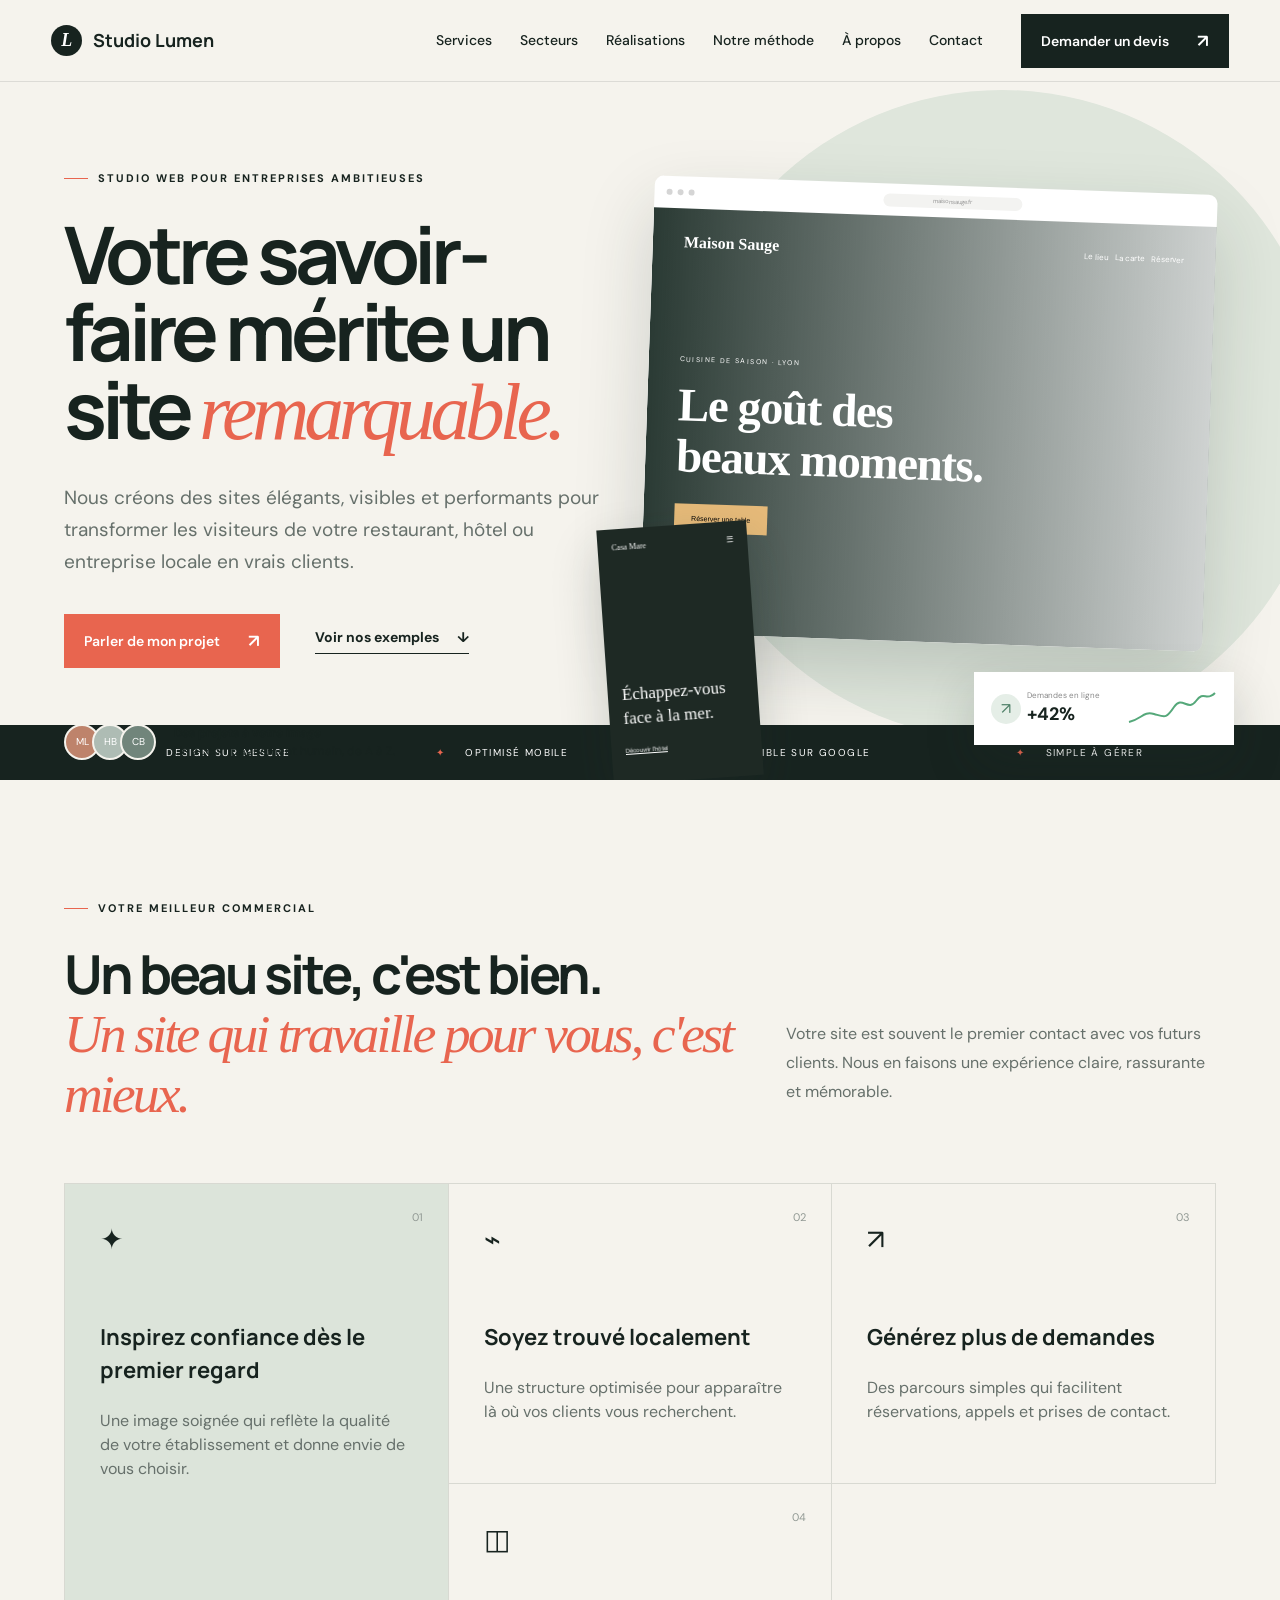
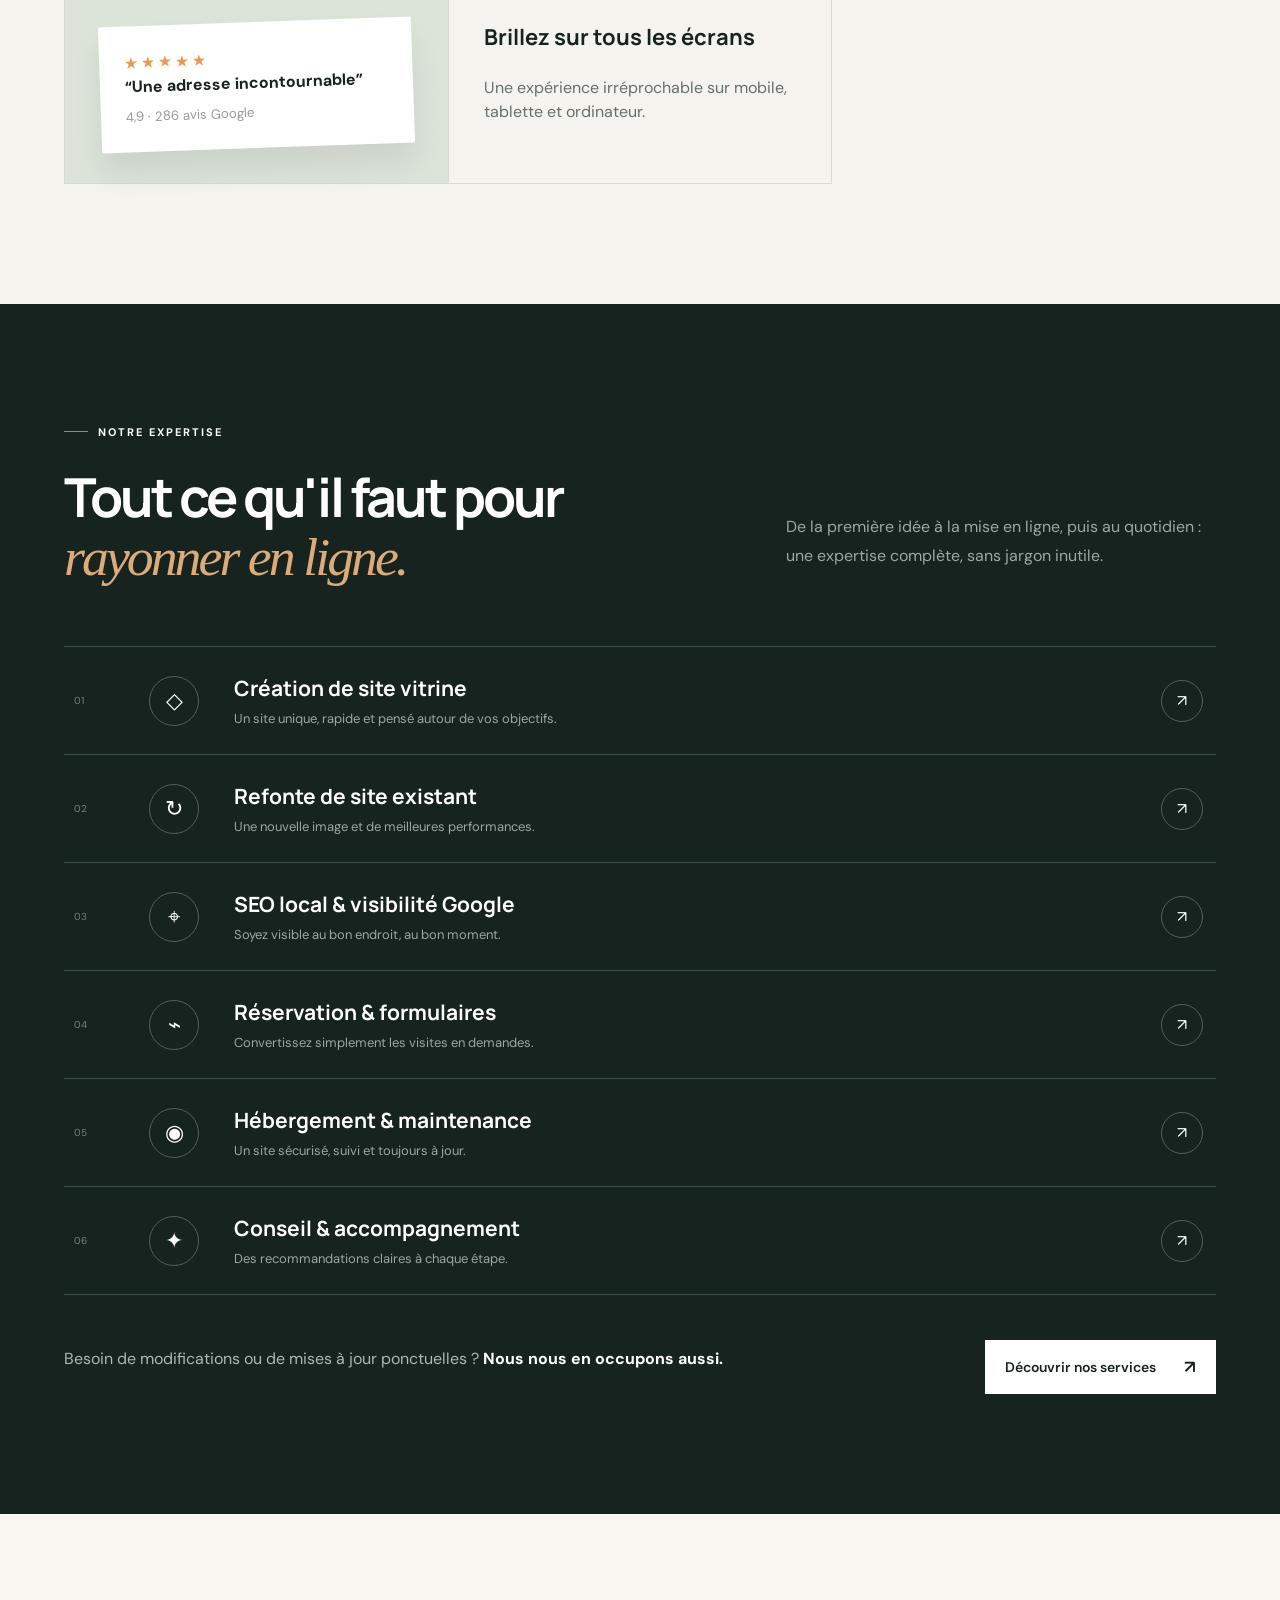
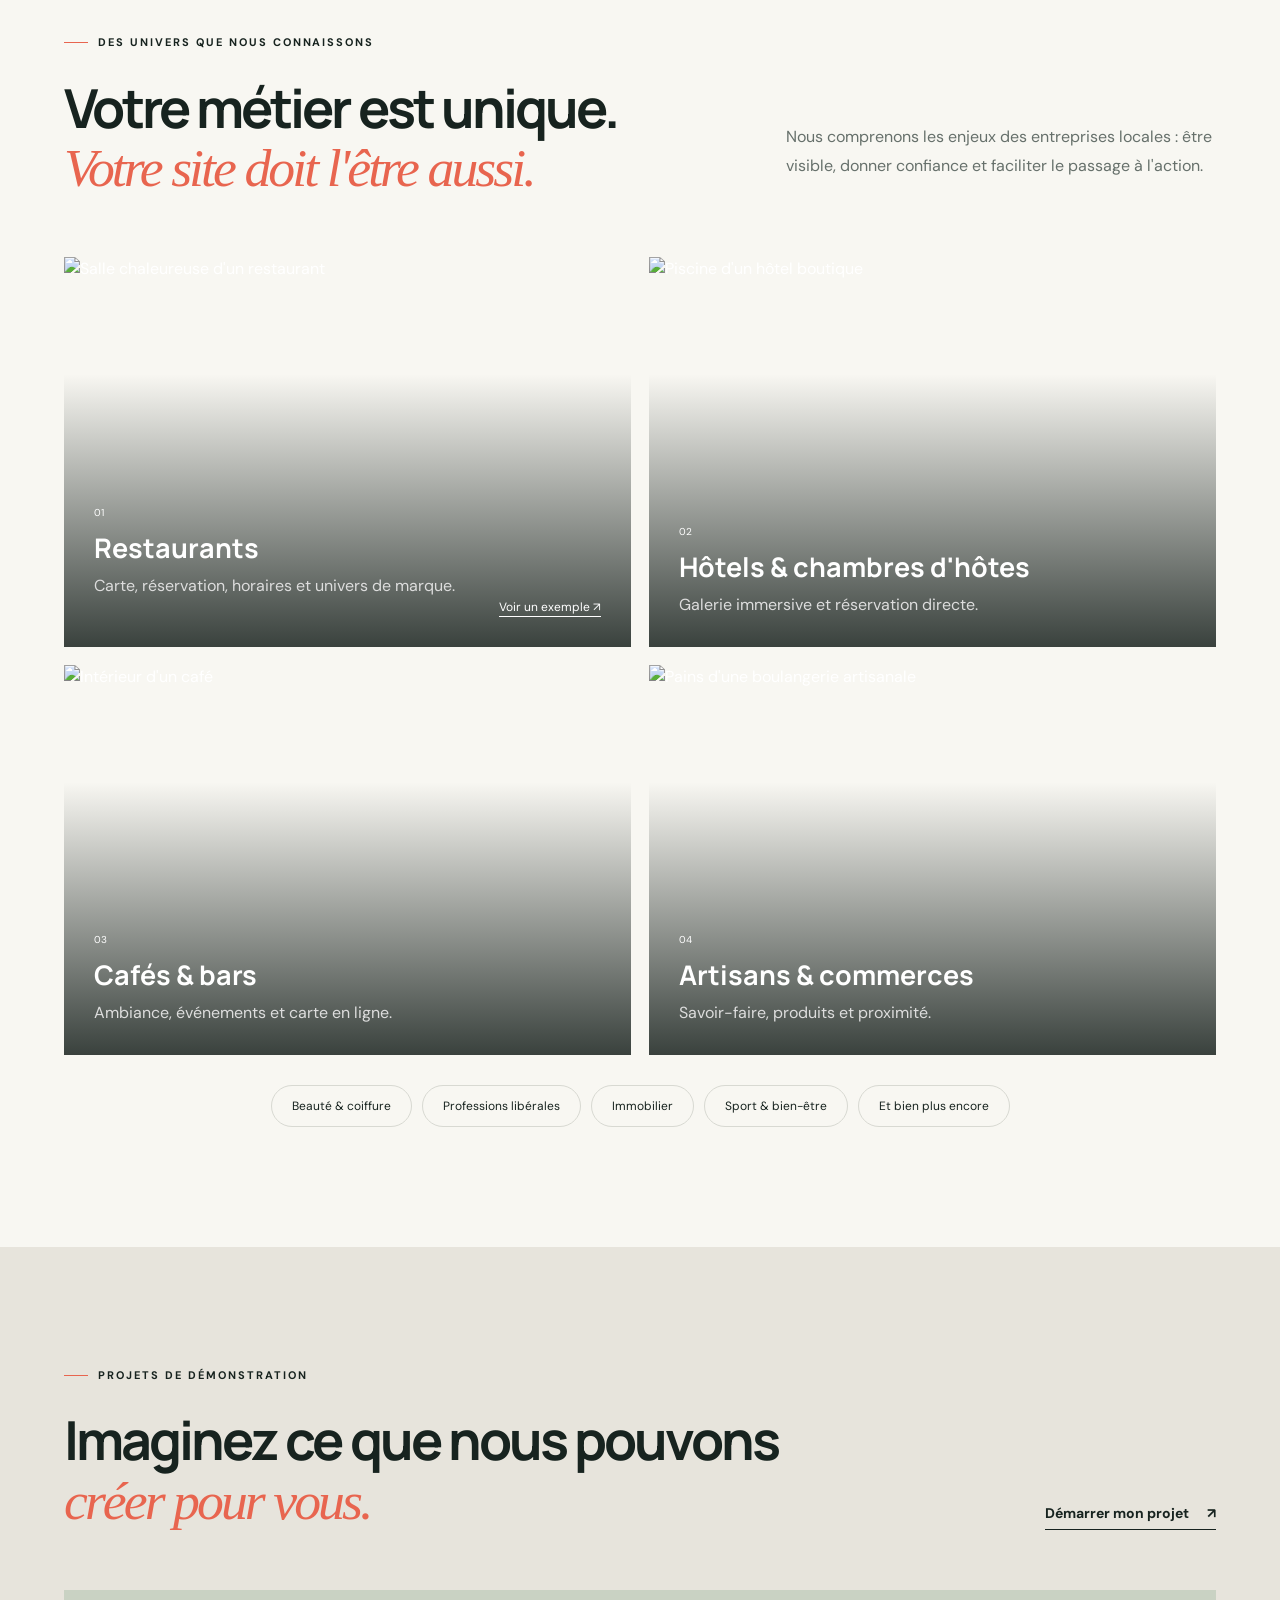
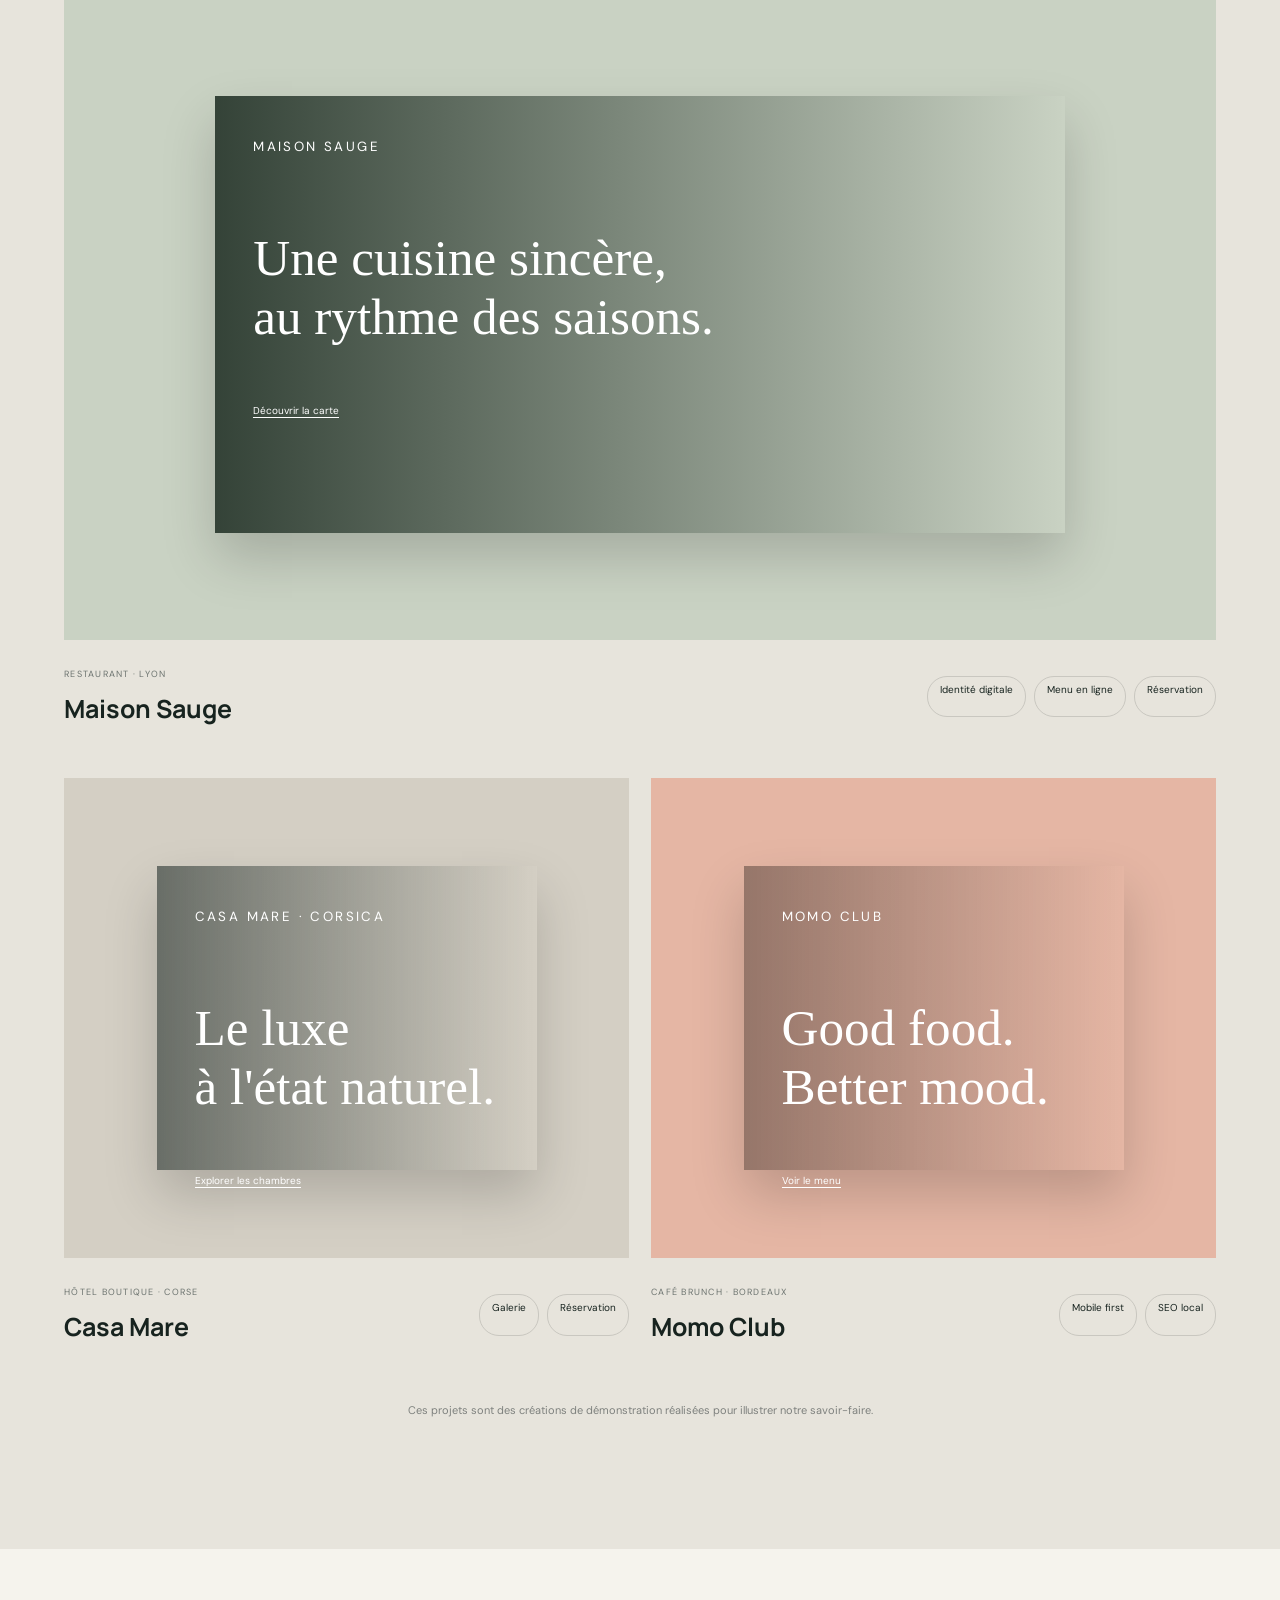
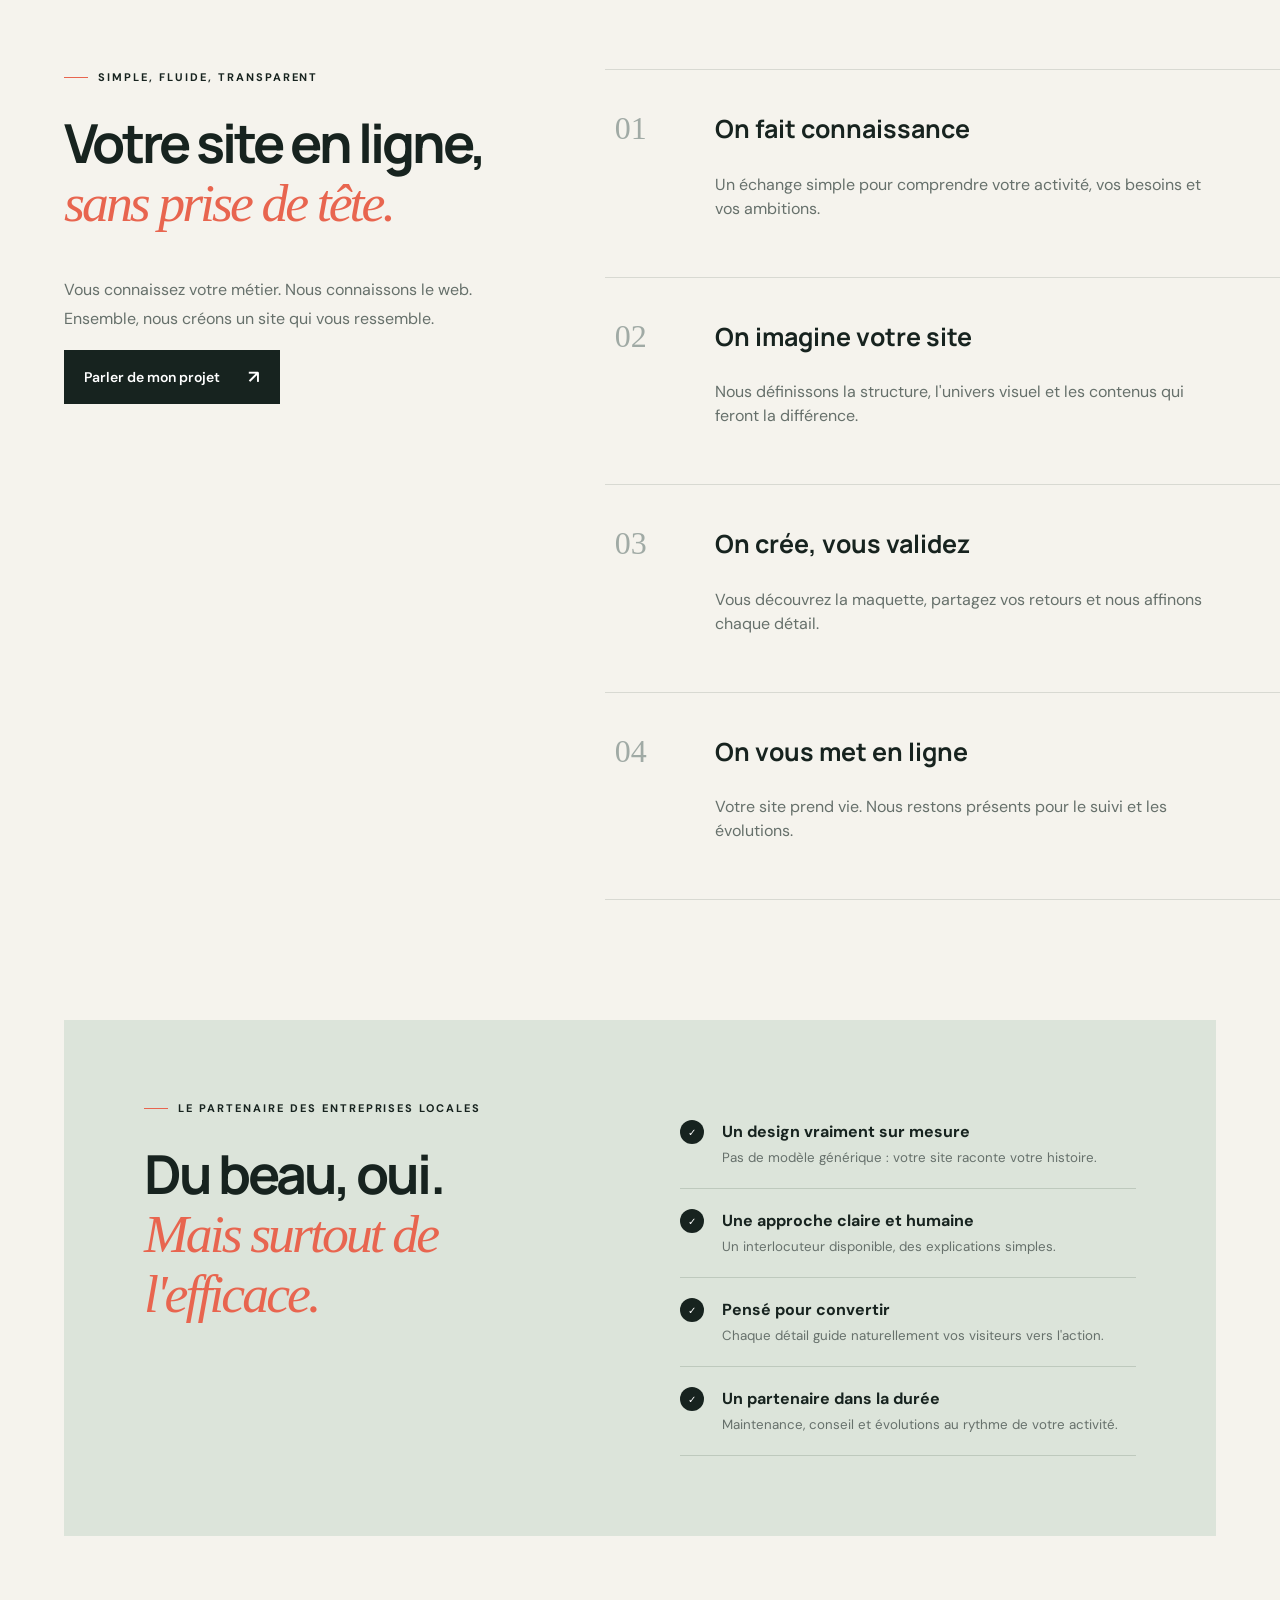
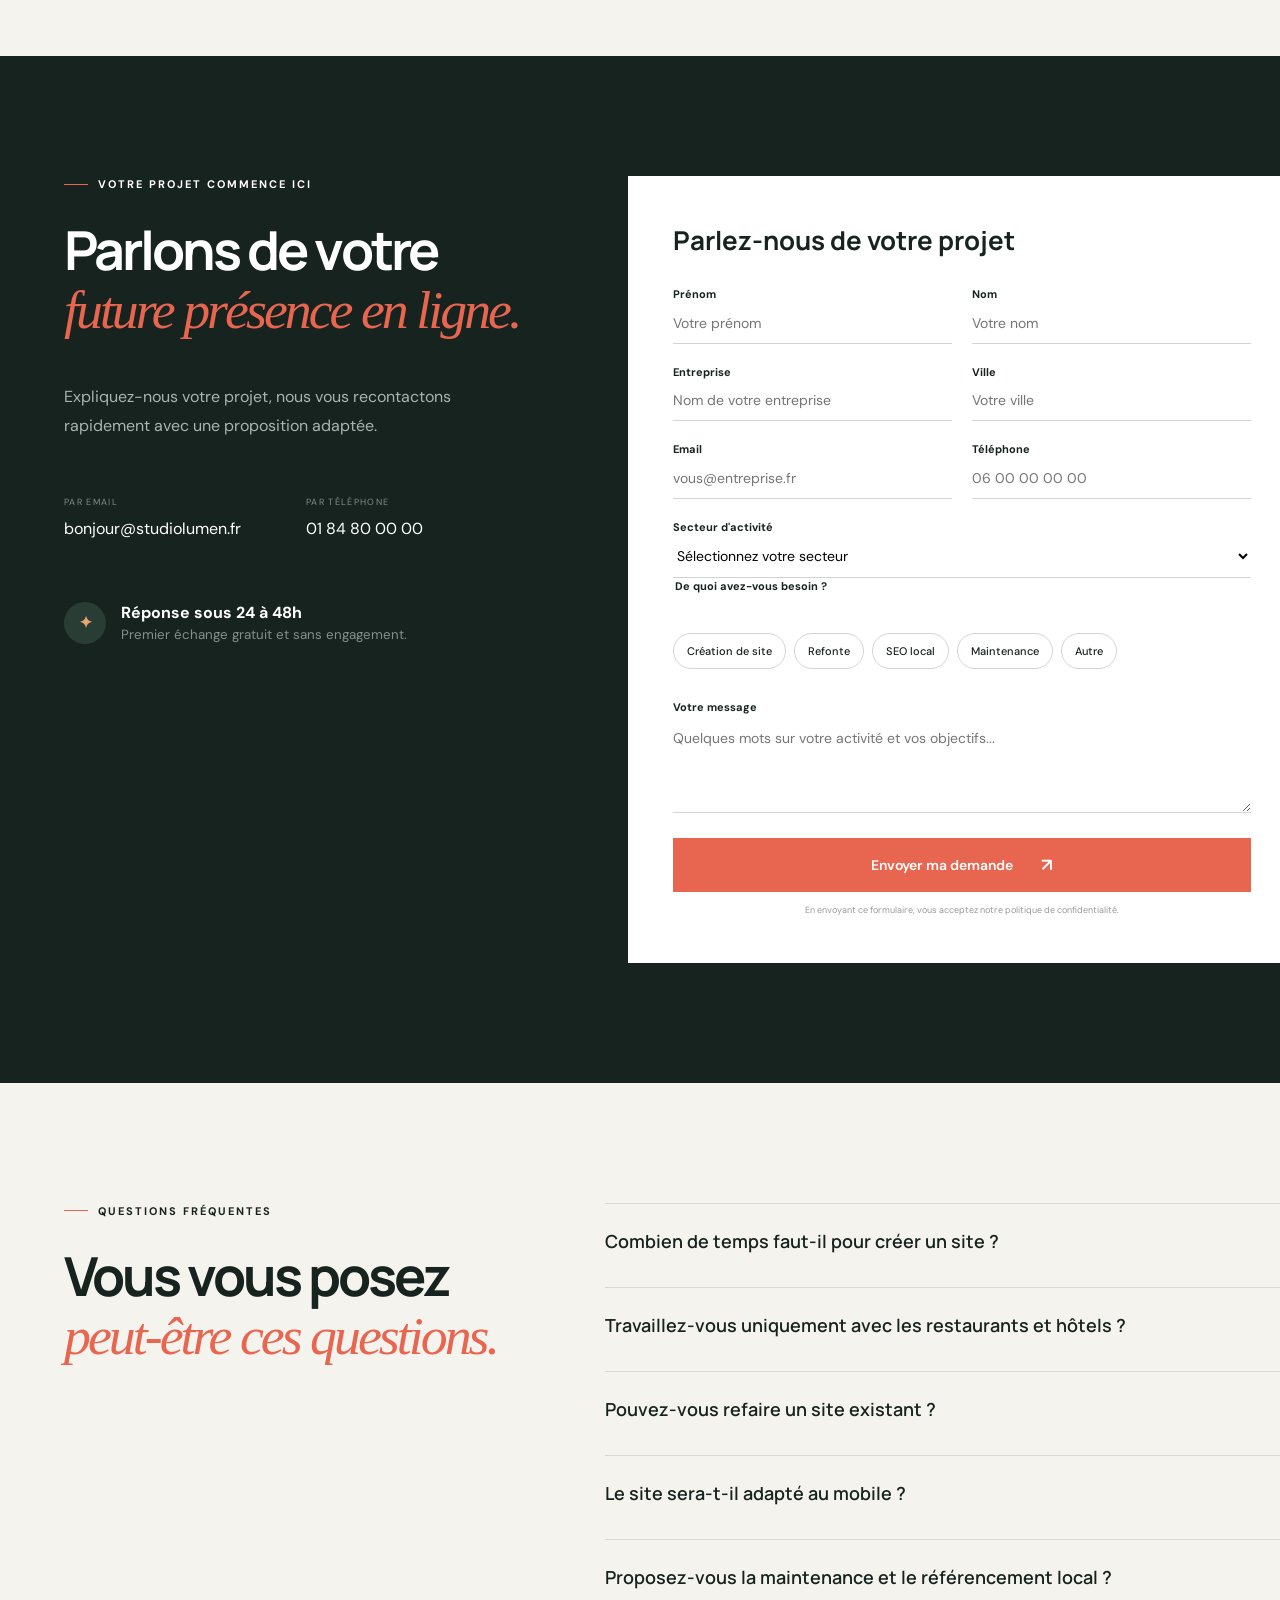
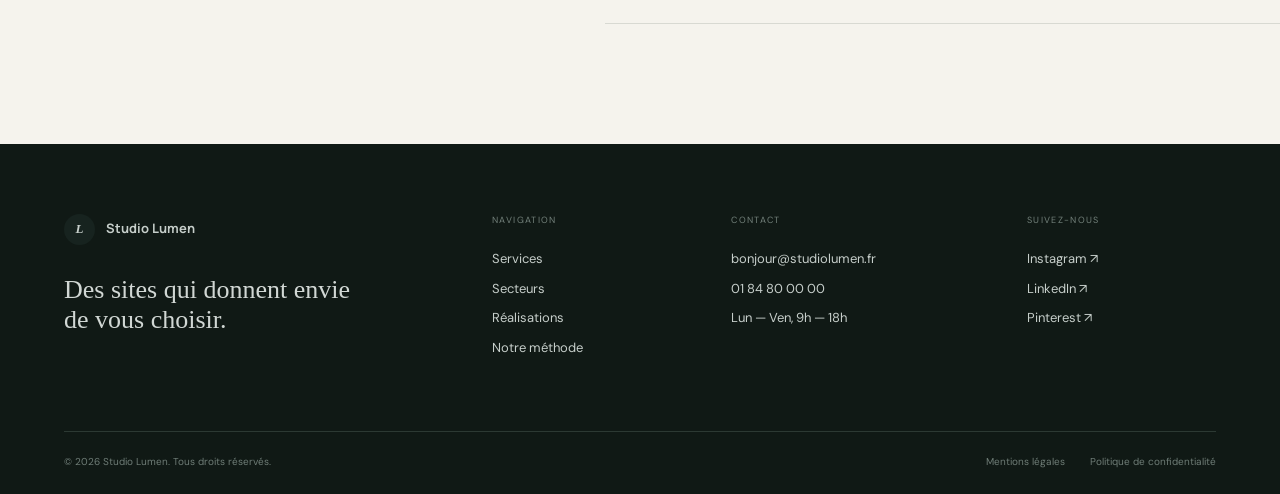
==== index.html @ d2ed122e "Add Vercel and GitHub Pages deployment" ====
<!doctype html>
<html lang="fr">
<head>
  <meta charset="UTF-8">
  <meta name="viewport" content="width=device-width, initial-scale=1.0">
  <meta name="description" content="Studio Lumen crée des sites web élégants et performants pour les restaurants, hôtels et entreprises locales.">
  <title>Studio Lumen — Sites web pour entreprises locales</title>
  <link rel="preconnect" href="https://fonts.googleapis.com">
  <link rel="preconnect" href="https://fonts.gstatic.com" crossorigin>
  <link href="https://fonts.googleapis.com/css2?family=DM+Sans:wght@400;500;600;700&family=Manrope:wght@400;500;600;700;800&display=swap" rel="stylesheet">
  <link rel="stylesheet" href="styles.css">
</head>
<body>
  <header class="nav-wrap">
    <a class="brand" href="#accueil" aria-label="Studio Lumen, accueil"><span class="brand-mark">L</span><span>Studio Lumen</span></a>
    <button class="menu-toggle" aria-label="Ouvrir le menu" aria-expanded="false"><span></span><span></span></button>
    <nav class="nav-links" aria-label="Navigation principale">
      <a href="#services">Services</a><a href="#secteurs">Secteurs</a><a href="#realisations">Réalisations</a><a href="#methode">Notre méthode</a><a href="#apropos">À propos</a><a href="#contact">Contact</a>
    </nav>
    <a class="btn btn-dark nav-cta" href="#contact">Demander un devis <span>↗</span></a>
  </header>

  <main>
    <section class="hero" id="accueil">
      <div class="hero-copy reveal">
        <div class="eyebrow"><span></span> Studio web pour entreprises ambitieuses</div>
        <h1>Votre savoir-faire mérite un site <em>remarquable.</em></h1>
        <p>Nous créons des sites élégants, visibles et performants pour transformer les visiteurs de votre restaurant, hôtel ou entreprise locale en vrais clients.</p>
        <div class="hero-actions"><a class="btn btn-coral" href="#contact">Parler de mon projet <span>↗</span></a><a class="text-link" href="#realisations">Voir nos exemples <span>↓</span></a></div>
        <div class="trust-row"><div class="avatars"><span>ML</span><span>HB</span><span>CB</span></div><p><strong>Des projets à votre image</strong><br>Un accompagnement humain, de A à Z.</p></div>
      </div>
      <div class="hero-visual reveal">
        <div class="glow"></div>
        <div class="browser main-browser">
          <div class="browser-bar"><i></i><i></i><i></i><span>maisonsauge.fr</span></div>
          <div class="mock-restaurant">
            <div class="mock-nav"><b>Maison Sauge</b><span>Le lieu&nbsp;&nbsp; La carte&nbsp;&nbsp; Réserver</span></div>
            <div class="mock-content"><small>CUISINE DE SAISON · LYON</small><h2>Le goût des<br>beaux moments.</h2><button>Réserver une table</button></div>
          </div>
        </div>
        <div class="mini-card stat-card"><span class="stat-icon">↗</span><div><small>Demandes en ligne</small><strong>+42%</strong></div><svg viewBox="0 0 90 35"><path d="M2 31 C15 28 16 20 27 23 S39 28 47 16 S61 21 69 10 S79 11 88 2"/></svg></div>
        <div class="mini-card mobile-card"><div class="mobile-top">Casa Mare <span>☰</span></div><div class="mobile-img"></div><b>Échappez-vous<br>face à la mer.</b><small>Découvrir l'hôtel</small></div>
      </div>
      <div class="hero-bottom"><span>Design sur mesure</span><span>Optimisé mobile</span><span>Visible sur Google</span><span>Simple à gérer</span></div>
    </section>

    <section class="benefits section-pad" id="apropos">
      <div class="section-head"><div><div class="eyebrow"><span></span> Votre meilleur commercial</div><h2>Un beau site, c'est bien.<br><em>Un site qui travaille pour vous, c'est mieux.</em></h2></div><p>Votre site est souvent le premier contact avec vos futurs clients. Nous en faisons une expérience claire, rassurante et mémorable.</p></div>
      <div class="benefit-grid">
        <article class="benefit featured reveal"><div class="icon">✦</div><span>01</span><h3>Inspirez confiance dès le premier regard</h3><p>Une image soignée qui reflète la qualité de votre établissement et donne envie de vous choisir.</p><div class="review-card"><div class="stars">★★★★★</div><b>“Une adresse incontournable”</b><small>4,9 · 286 avis Google</small></div></article>
        <article class="benefit reveal"><div class="icon">⌁</div><span>02</span><h3>Soyez trouvé localement</h3><p>Une structure optimisée pour apparaître là où vos clients vous recherchent.</p></article>
        <article class="benefit reveal"><div class="icon">↗</div><span>03</span><h3>Générez plus de demandes</h3><p>Des parcours simples qui facilitent réservations, appels et prises de contact.</p></article>
        <article class="benefit reveal"><div class="icon">◫</div><span>04</span><h3>Brillez sur tous les écrans</h3><p>Une expérience irréprochable sur mobile, tablette et ordinateur.</p></article>
      </div>
    </section>

    <section class="services section-pad" id="services">
      <div class="section-head light"><div><div class="eyebrow"><span></span> Notre expertise</div><h2>Tout ce qu'il faut pour<br><em>rayonner en ligne.</em></h2></div><p>De la première idée à la mise en ligne, puis au quotidien : une expertise complète, sans jargon inutile.</p></div>
      <div class="service-list">
        <article><span class="service-num">01</span><div class="service-icon">◇</div><div><h3>Création de site vitrine</h3><p>Un site unique, rapide et pensé autour de vos objectifs.</p></div><a href="#contact" aria-label="Devis création de site">↗</a></article>
        <article><span class="service-num">02</span><div class="service-icon">↻</div><div><h3>Refonte de site existant</h3><p>Une nouvelle image et de meilleures performances.</p></div><a href="#contact" aria-label="Devis refonte de site">↗</a></article>
        <article><span class="service-num">03</span><div class="service-icon">⌖</div><div><h3>SEO local & visibilité Google</h3><p>Soyez visible au bon endroit, au bon moment.</p></div><a href="#contact" aria-label="Devis SEO local">↗</a></article>
        <article><span class="service-num">04</span><div class="service-icon">⌁</div><div><h3>Réservation & formulaires</h3><p>Convertissez simplement les visites en demandes.</p></div><a href="#contact" aria-label="Devis intégration réservation">↗</a></article>
        <article><span class="service-num">05</span><div class="service-icon">◉</div><div><h3>Hébergement & maintenance</h3><p>Un site sécurisé, suivi et toujours à jour.</p></div><a href="#contact" aria-label="Devis maintenance">↗</a></article>
        <article><span class="service-num">06</span><div class="service-icon">✦</div><div><h3>Conseil & accompagnement</h3><p>Des recommandations claires à chaque étape.</p></div><a href="#contact" aria-label="Devis accompagnement">↗</a></article>
      </div>
      <div class="service-footer"><p>Besoin de modifications ou de mises à jour ponctuelles ? <strong>Nous nous en occupons aussi.</strong></p><a class="btn btn-light" href="#contact">Découvrir nos services <span>↗</span></a></div>
    </section>

    <section class="sectors section-pad" id="secteurs">
      <div class="section-head"><div><div class="eyebrow"><span></span> Des univers que nous connaissons</div><h2>Votre métier est unique.<br><em>Votre site doit l'être aussi.</em></h2></div><p>Nous comprenons les enjeux des entreprises locales : être visible, donner confiance et faciliter le passage à l'action.</p></div>
      <div class="sector-grid">
        <article class="sector sector-tall"><img src="https://images.unsplash.com/photo-1550966871-3ed3cdb5ed0c?auto=format&fit=crop&w=1000&q=85" alt="Salle chaleureuse d'un restaurant"><div><span>01</span><h3>Restaurants</h3><p>Carte, réservation, horaires et univers de marque.</p><a href="#realisations">Voir un exemple ↗</a></div></article>
        <article class="sector"><img src="https://images.unsplash.com/photo-1566073771259-6a8506099945?auto=format&fit=crop&w=1000&q=85" alt="Piscine d'un hôtel boutique"><div><span>02</span><h3>Hôtels & chambres d'hôtes</h3><p>Galerie immersive et réservation directe.</p></div></article>
        <article class="sector"><img src="https://images.unsplash.com/photo-1445116572660-236099ec97a0?auto=format&fit=crop&w=1000&q=85" alt="Intérieur d'un café"><div><span>03</span><h3>Cafés & bars</h3><p>Ambiance, événements et carte en ligne.</p></div></article>
        <article class="sector"><img src="https://images.unsplash.com/photo-1549931319-a545dcf3bc73?auto=format&fit=crop&w=1000&q=85" alt="Pains d'une boulangerie artisanale"><div><span>04</span><h3>Artisans & commerces</h3><p>Savoir-faire, produits et proximité.</p></div></article>
      </div>
      <div class="sector-tags"><span>Beauté & coiffure</span><span>Professions libérales</span><span>Immobilier</span><span>Sport & bien-être</span><span>Et bien plus encore</span></div>
    </section>

    <section class="work section-pad" id="realisations">
      <div class="section-head"><div><div class="eyebrow"><span></span> Projets de démonstration</div><h2>Imaginez ce que nous pouvons<br><em>créer pour vous.</em></h2></div><a class="text-link" href="#contact">Démarrer mon projet <span>↗</span></a></div>
      <div class="projects">
        <article class="project project-large"><div class="project-image sage"><div class="project-site"><small>MAISON SAUGE</small><h3>Une cuisine sincère,<br>au rythme des saisons.</h3><span>Découvrir la carte</span></div></div><div class="project-info"><div><small>RESTAURANT · LYON</small><h3>Maison Sauge</h3></div><ul><li>Identité digitale</li><li>Menu en ligne</li><li>Réservation</li></ul></div></article>
        <article class="project"><div class="project-image casa"><div class="project-site"><small>CASA MARE · CORSICA</small><h3>Le luxe<br>à l'état naturel.</h3><span>Explorer les chambres</span></div></div><div class="project-info"><div><small>HÔTEL BOUTIQUE · CORSE</small><h3>Casa Mare</h3></div><ul><li>Galerie</li><li>Réservation</li></ul></div></article>
        <article class="project"><div class="project-image momo"><div class="project-site"><small>MOMO CLUB</small><h3>Good food.<br>Better mood.</h3><span>Voir le menu</span></div></div><div class="project-info"><div><small>CAFÉ BRUNCH · BORDEAUX</small><h3>Momo Club</h3></div><ul><li>Mobile first</li><li>SEO local</li></ul></div></article>
      </div>
      <p class="disclaimer">Ces projets sont des créations de démonstration réalisées pour illustrer notre savoir-faire.</p>
    </section>

    <section class="method section-pad" id="methode">
      <div class="method-intro"><div class="eyebrow"><span></span> Simple, fluide, transparent</div><h2>Votre site en ligne,<br><em>sans prise de tête.</em></h2><p>Vous connaissez votre métier. Nous connaissons le web. Ensemble, nous créons un site qui vous ressemble.</p><a class="btn btn-dark" href="#contact">Parler de mon projet <span>↗</span></a></div>
      <div class="steps">
        <article><span>01</span><div><h3>On fait connaissance</h3><p>Un échange simple pour comprendre votre activité, vos besoins et vos ambitions.</p></div></article>
        <article><span>02</span><div><h3>On imagine votre site</h3><p>Nous définissons la structure, l'univers visuel et les contenus qui feront la différence.</p></div></article>
        <article><span>03</span><div><h3>On crée, vous validez</h3><p>Vous découvrez la maquette, partagez vos retours et nous affinons chaque détail.</p></div></article>
        <article><span>04</span><div><h3>On vous met en ligne</h3><p>Votre site prend vie. Nous restons présents pour le suivi et les évolutions.</p></div></article>
      </div>
    </section>

    <section class="why section-pad">
      <div class="why-card"><div><div class="eyebrow"><span></span> Le partenaire des entreprises locales</div><h2>Du beau, oui.<br><em>Mais surtout de l'efficace.</em></h2></div><div class="why-list"><p><i>✓</i><span><strong>Un design vraiment sur mesure</strong><small>Pas de modèle générique : votre site raconte votre histoire.</small></span></p><p><i>✓</i><span><strong>Une approche claire et humaine</strong><small>Un interlocuteur disponible, des explications simples.</small></span></p><p><i>✓</i><span><strong>Pensé pour convertir</strong><small>Chaque détail guide naturellement vos visiteurs vers l'action.</small></span></p><p><i>✓</i><span><strong>Un partenaire dans la durée</strong><small>Maintenance, conseil et évolutions au rythme de votre activité.</small></span></p></div></div>
    </section>

    <section class="contact section-pad" id="contact">
      <div class="contact-copy"><div class="eyebrow"><span></span> Votre projet commence ici</div><h2>Parlons de votre<br><em>future présence en ligne.</em></h2><p>Expliquez-nous votre projet, nous vous recontactons rapidement avec une proposition adaptée.</p><div class="contact-meta"><span><small>PAR EMAIL</small><a href="mailto:bonjour@studiolumen.fr">bonjour@studiolumen.fr</a></span><span><small>PAR TÉLÉPHONE</small><a href="tel:+33184800000">01 84 80 00 00</a></span></div><div class="promise"><b>✦</b><span><strong>Réponse sous 24 à 48h</strong><small>Premier échange gratuit et sans engagement.</small></span></div></div>
      <form class="quote-form">
        <h3>Parlez-nous de votre projet</h3>
        <div class="form-grid"><label>Prénom<input name="prenom" placeholder="Votre prénom" required></label><label>Nom<input name="nom" placeholder="Votre nom" required></label><label>Entreprise<input name="entreprise" placeholder="Nom de votre entreprise"></label><label>Ville<input name="ville" placeholder="Votre ville"></label><label>Email<input type="email" name="email" placeholder="vous@entreprise.fr" required></label><label>Téléphone<input type="tel" name="telephone" placeholder="06 00 00 00 00"></label><label class="full">Secteur d'activité<select name="secteur"><option value="">Sélectionnez votre secteur</option><option>Restaurant</option><option>Hôtel / chambre d'hôtes</option><option>Commerce / artisan</option><option>Profession libérale</option><option>Autre</option></select></label></div>
        <fieldset><legend>De quoi avez-vous besoin ?</legend><div class="choices"><label><input type="checkbox" name="besoin" value="creation"><span>Création de site</span></label><label><input type="checkbox" name="besoin" value="refonte"><span>Refonte</span></label><label><input type="checkbox" name="besoin" value="seo"><span>SEO local</span></label><label><input type="checkbox" name="besoin" value="maintenance"><span>Maintenance</span></label><label><input type="checkbox" name="besoin" value="autre"><span>Autre</span></label></div></fieldset>
        <label>Votre message<textarea name="message" rows="4" placeholder="Quelques mots sur votre activité et vos objectifs..."></textarea></label><button class="btn btn-coral" type="submit">Envoyer ma demande <span>↗</span></button><p class="form-note">En envoyant ce formulaire, vous acceptez notre politique de confidentialité.</p><div class="form-success" role="status">Merci ! Votre demande a bien été préparée. Nous revenons vers vous rapidement.</div>
      </form>
    </section>

    <section class="faq section-pad"><div><div class="eyebrow"><span></span> Questions fréquentes</div><h2>Vous vous posez<br><em>peut-être ces questions.</em></h2></div><div class="accordions">
      <details><summary>Combien de temps faut-il pour créer un site ?<i>+</i></summary><p>Selon le projet et votre disponibilité, comptez généralement quelques semaines entre notre premier échange et la mise en ligne.</p></details>
      <details><summary>Travaillez-vous uniquement avec les restaurants et hôtels ?<i>+</i></summary><p>Non. Nous accompagnons toutes les petites entreprises qui veulent une présence digitale professionnelle, claire et efficace.</p></details>
      <details><summary>Pouvez-vous refaire un site existant ?<i>+</i></summary><p>Oui, nous analysons l'existant et proposons une refonte visuelle, technique et éditoriale adaptée à vos objectifs.</p></details>
      <details><summary>Le site sera-t-il adapté au mobile ?<i>+</i></summary><p>Absolument. Chaque interface est conçue et testée pour offrir une excellente expérience sur tous les écrans.</p></details>
      <details><summary>Proposez-vous la maintenance et le référencement local ?<i>+</i></summary><p>Oui. Nous pouvons assurer les mises à jour, la sécurité et l'optimisation de votre visibilité locale sur la durée.</p></details>
    </div></section>
  </main>

  <footer><div class="footer-top"><div><a class="brand" href="#accueil"><span class="brand-mark">L</span><span>Studio Lumen</span></a><p>Des sites qui donnent envie<br>de vous choisir.</p></div><div><small>NAVIGATION</small><a href="#services">Services</a><a href="#secteurs">Secteurs</a><a href="#realisations">Réalisations</a><a href="#methode">Notre méthode</a></div><div><small>CONTACT</small><a href="mailto:bonjour@studiolumen.fr">bonjour@studiolumen.fr</a><a href="tel:+33184800000">01 84 80 00 00</a><span>Lun — Ven, 9h — 18h</span></div><div><small>SUIVEZ-NOUS</small><a href="#">Instagram ↗</a><a href="#">LinkedIn ↗</a><a href="#">Pinterest ↗</a></div></div><div class="footer-bottom"><span>© 2026 Studio Lumen. Tous droits réservés.</span><span><a href="#">Mentions légales</a><a href="#">Politique de confidentialité</a></span></div></footer>
  <script src="script.js"></script>
</body>
</html>
---- styles.css ----
:root{--ink:#17231f;--cream:#f5f3ed;--white:#fff;--sage:#dce4da;--coral:#e8654f;--line:#d8d9d2;--muted:#66706b}*{box-sizing:border-box}html{scroll-behavior:smooth}body{margin:0;background:var(--cream);color:var(--ink);font-family:'DM Sans',sans-serif;font-size:16px;line-height:1.5}h1,h2,h3,p{margin-top:0}h1,h2,h3,.brand{font-family:Manrope,sans-serif}h1{font-size:clamp(3.4rem,6.2vw,6.4rem);line-height:.98;letter-spacing:-.065em;margin-bottom:30px}h2{font-size:clamp(2.5rem,4.2vw,4.6rem);line-height:1.08;letter-spacing:-.055em}h2 em,h1 em{font-family:Georgia,serif;font-weight:400;color:var(--coral)}a{color:inherit;text-decoration:none}.section-pad{padding:120px max(5vw,24px)}.nav-wrap{height:82px;padding:0 max(4vw,24px);display:flex;align-items:center;gap:38px;border-bottom:1px solid rgba(23,35,31,.11);position:absolute;width:100%;z-index:10}.brand{display:flex;align-items:center;gap:11px;font-size:18px;font-weight:700;white-space:nowrap}.brand-mark{display:grid;place-items:center;width:31px;height:31px;background:var(--ink);color:white;border-radius:50%;font-family:Georgia,serif;font-style:italic}.nav-links{display:flex;gap:28px;margin-left:auto;font-size:14px;font-weight:500}.nav-links a:hover{color:var(--coral)}.btn{display:inline-flex;align-items:center;justify-content:center;gap:28px;padding:15px 20px;border:none;font:600 14px 'DM Sans';transition:.25s;cursor:pointer}.btn span{font-size:18px}.btn-dark{background:var(--ink);color:white}.btn-dark:hover{background:#293b34}.btn-coral{background:var(--coral);color:white}.btn-coral:hover{background:#ce513d;transform:translateY(-2px)}.btn-light{background:white;color:var(--ink)}.menu-toggle{display:none}.hero{min-height:780px;padding:170px max(5vw,24px) 0;display:grid;grid-template-columns:48% 52%;position:relative;overflow:hidden}.hero-copy{z-index:2;max-width:730px}.eyebrow{text-transform:uppercase;font-weight:700;font-size:11px;letter-spacing:.18em;margin-bottom:28px;display:flex;align-items:center;gap:10px}.eyebrow>span{width:24px;height:1px;background:var(--coral)}.hero-copy>p{max-width:600px;color:var(--muted);font-size:19px;line-height:1.7}.hero-actions{display:flex;align-items:center;gap:35px;margin-top:35px}.text-link{font-weight:700;font-size:14px;border-bottom:1px solid var(--ink);padding-bottom:5px}.text-link span{margin-left:15px}.trust-row{display:flex;gap:18px;align-items:center;margin-top:56px}.trust-row p{font-size:12px;margin:0}.avatars{display:flex}.avatars span{width:36px;height:36px;border-radius:50%;display:grid;place-items:center;background:#aebcb4;color:white;font-size:10px;border:2px solid var(--cream);margin-left:-8px}.avatars span:first-child{margin:0;background:#be836b}.avatars span:last-child{background:#71857b}.hero-visual{position:relative;min-height:575px}.glow{position:absolute;width:650px;height:650px;border-radius:50%;background:#dfe6dc;top:-80px;left:10%}.browser{background:white;border-radius:9px;box-shadow:0 30px 70px rgba(28,47,39,.18);overflow:hidden}.main-browser{position:absolute;width:min(680px,94%);top:15px;left:5%;transform:rotate(2deg)}.browser-bar{height:32px;display:flex;align-items:center;padding:0 12px;gap:5px}.browser-bar i{width:6px;height:6px;border-radius:50%;background:#d5d5d5}.browser-bar span{background:#f3f3f1;border-radius:10px;padding:2px 50px;font-size:6px;margin:auto;color:#999}.mock-restaurant{height:425px;padding:22px 31px;background:linear-gradient(90deg,rgba(13,31,24,.88),rgba(13,31,24,.2)),url('https://images.unsplash.com/photo-1541544741938-0af808871cc0?auto=format&fit=crop&w=1200&q=85') center/cover;color:white}.mock-nav{display:flex;justify-content:space-between;align-items:center;font-size:8px}.mock-nav b{font-family:Georgia,serif;font-size:16px}.mock-content{margin-top:90px}.mock-content small{font-size:7px;letter-spacing:.2em}.mock-content h2{font-family:Georgia,serif;font-size:47px;letter-spacing:-.03em;margin:11px 0 22px}.mock-content button{background:#e6ba79;border:0;padding:11px 17px;font-size:7px}.mini-card{position:absolute;background:white;box-shadow:0 20px 50px rgba(28,47,39,.2);z-index:3}.stat-card{width:260px;right:-3%;bottom:35px;padding:17px;display:grid;grid-template-columns:36px 1fr 90px;align-items:center}.stat-icon{background:#e5eee7;border-radius:50%;width:30px;height:30px;display:grid;place-items:center;color:#4f8068}.stat-card small{display:block;font-size:8px;color:#888}.stat-card strong{font-size:18px}.stat-card svg{width:90px}.stat-card path{fill:none;stroke:#55a87a;stroke-width:2}.mobile-card{width:150px;height:255px;left:-2%;bottom:0;padding:14px;color:white;background:#1e2924;transform:rotate(-4deg)}.mobile-top{font:8px Georgia;display:flex;justify-content:space-between}.mobile-img{height:105px;margin:13px -14px;background:url('https://images.unsplash.com/photo-1499793983690-e29da59ef1c2?auto=format&fit=crop&w=500&q=85') center/cover}.mobile-card b{font:17px Georgia}.mobile-card small{display:block;margin-top:16px;font-size:6px;text-decoration:underline}.hero-bottom{position:absolute;bottom:0;left:0;right:0;padding:20px 5vw;background:var(--ink);color:white;display:flex;justify-content:space-around;text-transform:uppercase;font-size:10px;letter-spacing:.14em}.hero-bottom span:before{content:'✦';color:var(--coral);margin-right:20px}.section-head{display:flex;justify-content:space-between;align-items:end;margin-bottom:60px;gap:50px}.section-head h2{margin-bottom:0}.section-head>p{max-width:430px;color:var(--muted);line-height:1.8}.benefit-grid{display:grid;grid-template-columns:repeat(3,1fr);border-top:1px solid var(--line);border-left:1px solid var(--line)}.benefit{min-height:300px;padding:35px;border-right:1px solid var(--line);border-bottom:1px solid var(--line);position:relative}.benefit.featured{grid-row:span 2;min-height:600px;background:var(--sage)}.benefit .icon{font-size:28px;margin-bottom:60px}.benefit>span{position:absolute;right:25px;top:25px;font-size:11px;color:#919994}.benefit h3{font-size:22px;max-width:330px}.benefit p{color:var(--muted);max-width:330px}.review-card{position:absolute;bottom:35px;right:35px;left:35px;background:white;padding:25px;box-shadow:0 20px 30px rgba(0,0,0,.08);transform:rotate(-2deg)}.review-card .stars{color:#e89a55;letter-spacing:3px}.review-card b,.review-card small{display:block}.review-card small{color:#999;margin-top:8px}.services{background:var(--ink);color:white}.section-head.light>p{color:#9da8a3}.section-head.light h2 em{color:#ddab78}.service-list{border-top:1px solid #40504a}.service-list article{display:grid;grid-template-columns:50px 60px 1fr 45px;align-items:center;gap:25px;border-bottom:1px solid #40504a;padding:26px 10px;transition:.25s}.service-list article:hover{background:#20312a;padding-left:25px}.service-num{font-size:10px;color:#77827e}.service-icon{width:50px;height:50px;border:1px solid #52615b;border-radius:50%;display:grid;place-items:center;font-size:22px}.service-list h3{font-size:21px;margin:0 0 4px}.service-list p{font-size:13px;color:#9ca7a2;margin:0}.service-list article>a{width:42px;height:42px;border:1px solid #52615b;border-radius:50%;display:grid;place-items:center}.service-footer{display:flex;justify-content:space-between;align-items:center;padding-top:45px;color:#aeb7b3}.service-footer strong{color:white}.sectors{background:#f8f7f2}.sector-grid{display:grid;grid-template-columns:repeat(2,1fr);gap:18px}.sector{position:relative;min-height:390px;overflow:hidden;color:white}.sector img{position:absolute;width:100%;height:100%;object-fit:cover;transition:transform .6s}.sector:hover img{transform:scale(1.04)}.sector:after{content:'';position:absolute;inset:0;background:linear-gradient(0deg,rgba(10,20,16,.8),transparent 70%)}.sector>div{position:absolute;z-index:2;bottom:0;padding:30px;width:100%}.sector span{font-size:10px}.sector h3{font-size:27px;margin:5px 0}.sector p{margin:0;color:#ddd}.sector a{float:right;font-size:12px;border-bottom:1px solid}.sector-tags{display:flex;justify-content:center;flex-wrap:wrap;gap:10px;margin-top:30px}.sector-tags span{border:1px solid var(--line);padding:11px 20px;border-radius:30px;font-size:12px}.work{background:#e7e4dc}.projects{display:grid;grid-template-columns:1fr 1fr;gap:45px 22px}.project-large{grid-column:1/-1}.project-image{height:480px;padding:45px;display:flex;align-items:center;justify-content:center}.project-large .project-image{height:650px}.project-site{width:80%;height:78%;padding:38px;color:white;box-shadow:0 25px 50px rgba(0,0,0,.18);background-position:center;background-size:cover}.sage{background:#c9d2c3}.sage .project-site{background:linear-gradient(90deg,rgba(15,31,21,.8),transparent),url('https://images.unsplash.com/photo-1414235077428-338989a2e8c0?auto=format&fit=crop&w=1400&q=85') center/cover}.casa{background:#d4cfc4}.casa .project-site{background:linear-gradient(90deg,rgba(17,30,27,.55),transparent),url('https://images.unsplash.com/photo-1600607687920-4e2a09cf159d?auto=format&fit=crop&w=900&q=85') center/cover}.momo{background:#e5b6a4}.momo .project-site{background:linear-gradient(90deg,rgba(31,22,18,.4),transparent),url('https://images.unsplash.com/photo-1554118811-1e0d58224f24?auto=format&fit=crop&w=900&q=85') center/cover}.project-site small{letter-spacing:.18em}.project-site h3{font:clamp(2rem,4vw,4rem) Georgia;margin-top:70px}.project-site span{font-size:10px;border-bottom:1px solid}.project-info{display:flex;justify-content:space-between;padding-top:20px}.project-info small{font-size:9px;letter-spacing:.14em;color:#6c736f}.project-info h3{font-size:25px;margin:6px 0}.project-info ul{display:flex;gap:8px;list-style:none}.project-info li{border:1px solid #c9c7c0;border-radius:20px;padding:5px 12px;font-size:10px}.disclaimer{text-align:center;font-size:11px;color:#7e817e;margin-top:50px}.method{display:grid;grid-template-columns:40% 60%;gap:80px}.method-intro{position:sticky;top:100px;align-self:start}.method-intro>p{color:var(--muted);max-width:430px;line-height:1.8}.steps{border-top:1px solid var(--line)}.steps article{display:grid;grid-template-columns:80px 1fr;gap:20px;padding:40px 10px;border-bottom:1px solid var(--line)}.steps article>span{font:32px Georgia;color:#a0aaa5}.steps h3{font-size:25px}.steps p{color:var(--muted);max-width:500px}.why{padding-top:0}.why-card{background:var(--sage);padding:80px;display:grid;grid-template-columns:1fr 1fr;gap:80px}.why-list p{display:flex;gap:18px;border-bottom:1px solid #bec9bd;padding:20px 0;margin:0}.why-list i{font-style:normal;background:var(--ink);color:white;width:24px;height:24px;border-radius:50%;display:grid;place-items:center;font-size:10px}.why-list strong,.why-list small{display:block}.why-list small{color:var(--muted);margin-top:4px}.contact{background:var(--ink);color:white;display:grid;grid-template-columns:42% 58%;gap:80px}.contact-copy>p{color:#aab4af;line-height:1.8;max-width:450px}.contact-meta{display:grid;grid-template-columns:1fr 1fr;margin-top:55px}.contact-meta small{display:block;color:#7f8d87;font-size:9px;letter-spacing:.15em;margin-bottom:8px}.promise{margin-top:60px;display:flex;gap:15px;align-items:center}.promise b{width:42px;height:42px;background:#293d34;border-radius:50%;display:grid;place-items:center;color:#e9a66f}.promise strong,.promise small{display:block}.promise small{color:#83908a}.quote-form{background:white;color:var(--ink);padding:45px}.quote-form h3{font-size:26px}.form-grid{display:grid;grid-template-columns:1fr 1fr;gap:20px}.quote-form label,.quote-form legend{font-size:11px;font-weight:700}.quote-form input,.quote-form select,.quote-form textarea{display:block;width:100%;border:0;border-bottom:1px solid #d3d5d1;padding:11px 0;font:14px 'DM Sans';background:white;outline:none}.quote-form input:focus,.quote-form select:focus,.quote-form textarea:focus{border-color:var(--coral)}.full{grid-column:1/-1}.quote-form fieldset{border:0;padding:25px 0;margin:0}.choices{display:flex;gap:8px;flex-wrap:wrap;margin-top:13px}.choices input{position:absolute;opacity:0}.choices span{display:block;padding:9px 13px;border:1px solid #d3d5d1;border-radius:20px;font-weight:500;cursor:pointer}.choices input:checked+span{background:var(--ink);color:white}.quote-form .btn{width:100%;margin-top:25px}.form-note{font-size:9px;color:#999;text-align:center;margin:12px 0 0}.form-success{display:none;background:#e2eee6;color:#31513f;padding:12px;margin-top:15px;font-size:12px}.faq{display:grid;grid-template-columns:40% 60%;gap:80px}.accordions{border-top:1px solid var(--line)}details{border-bottom:1px solid var(--line);padding:25px 0}summary{list-style:none;cursor:pointer;font:600 18px Manrope;display:flex;justify-content:space-between}summary::-webkit-details-marker{display:none}summary i{font-style:normal;font-size:24px;font-weight:400}details[open] summary i{transform:rotate(45deg)}details p{color:var(--muted);max-width:650px;padding-right:40px;margin:18px 0 0}footer{background:#101915;color:white;padding:70px max(5vw,24px) 25px}.footer-top{display:grid;grid-template-columns:2fr 1fr 1.3fr 1fr;gap:50px;padding-bottom:70px}.footer-top>div{display:flex;flex-direction:column;align-items:start;gap:10px}.footer-top>div:first-child p{font:26px Georgia;color:#d1d7d4;margin-top:20px}.footer-top small{font-size:9px;color:#73817b;letter-spacing:.15em;margin-bottom:12px}.footer-top a,.footer-top span{font-size:13px;color:#c6ceca}.footer-bottom{border-top:1px solid #2c3933;padding-top:22px;display:flex;justify-content:space-between;color:#6f7d77;font-size:10px}.footer-bottom a{margin-left:25px}.reveal{opacity:0;transform:translateY(20px);transition:.7s}.reveal.visible{opacity:1;transform:none}
@media(max-width:1000px){.nav-links{display:none}.nav-cta{margin-left:auto}.hero{grid-template-columns:1fr;padding-top:145px}.hero-copy{max-width:800px}.hero-visual{min-height:590px;margin-top:30px}.benefit-grid{grid-template-columns:1fr 1fr}.method,.faq,.contact{grid-template-columns:1fr}.method-intro{position:static}.contact{gap:45px}.why-card{grid-template-columns:1fr}.footer-top{grid-template-columns:2fr 1fr 1fr}.footer-top>div:last-child{display:none}}
@media(max-width:700px){.section-pad{padding:80px 20px}.nav-wrap{height:70px;padding:0 20px}.nav-cta{display:none}.menu-toggle{display:block;margin-left:auto;border:0;background:none}.menu-toggle span{display:block;width:24px;height:1px;background:var(--ink);margin:6px}.nav-links.open{display:flex;position:absolute;top:70px;left:0;right:0;background:var(--cream);padding:25px;flex-direction:column;border-bottom:1px solid var(--line)}h1{font-size:3.45rem}.hero{padding:125px 20px 0;display:block}.hero-copy>p{font-size:16px}.hero-actions{align-items:flex-start;flex-direction:column;gap:22px}.hero-visual{min-height:480px;margin-top:50px}.main-browser{width:105%;left:0}.mock-restaurant{height:330px}.mock-content{margin-top:65px}.mock-content h2{font-size:34px}.mobile-card{display:none}.stat-card{bottom:55px;right:-10px}.hero-bottom{position:relative;margin:0 -20px;display:grid;grid-template-columns:1fr 1fr;gap:15px;padding:18px 20px}.hero-bottom span{font-size:8px}.hero-bottom span:before{margin-right:7px}.section-head{display:block}.section-head>p{margin-top:25px}.benefit-grid{grid-template-columns:1fr}.benefit.featured{min-height:520px}.sector-grid,.projects{grid-template-columns:1fr}.sector{min-height:340px}.project-large{grid-column:auto}.project-large .project-image,.project-image{height:420px;padding:20px}.project-site{width:100%;height:85%;padding:24px}.project-info{display:block}.project-info ul{padding:0}.method{gap:45px}.why-card{padding:45px 25px;gap:25px}.contact{padding-top:80px}.contact-meta{grid-template-columns:1fr;gap:20px}.quote-form{padding:28px 20px;margin:0}.form-grid{grid-template-columns:1fr}.full{grid-column:auto}.faq{gap:30px}.footer-top{grid-template-columns:1fr 1fr}.footer-top>div:first-child{grid-column:1/-1}.footer-bottom{display:block}.footer-bottom>span{display:block;margin-top:10px}.footer-bottom a{margin:0 20px 0 0}}
@media(prefers-reduced-motion:reduce){html{scroll-behavior:auto}.reveal{opacity:1;transform:none;transition:none}}
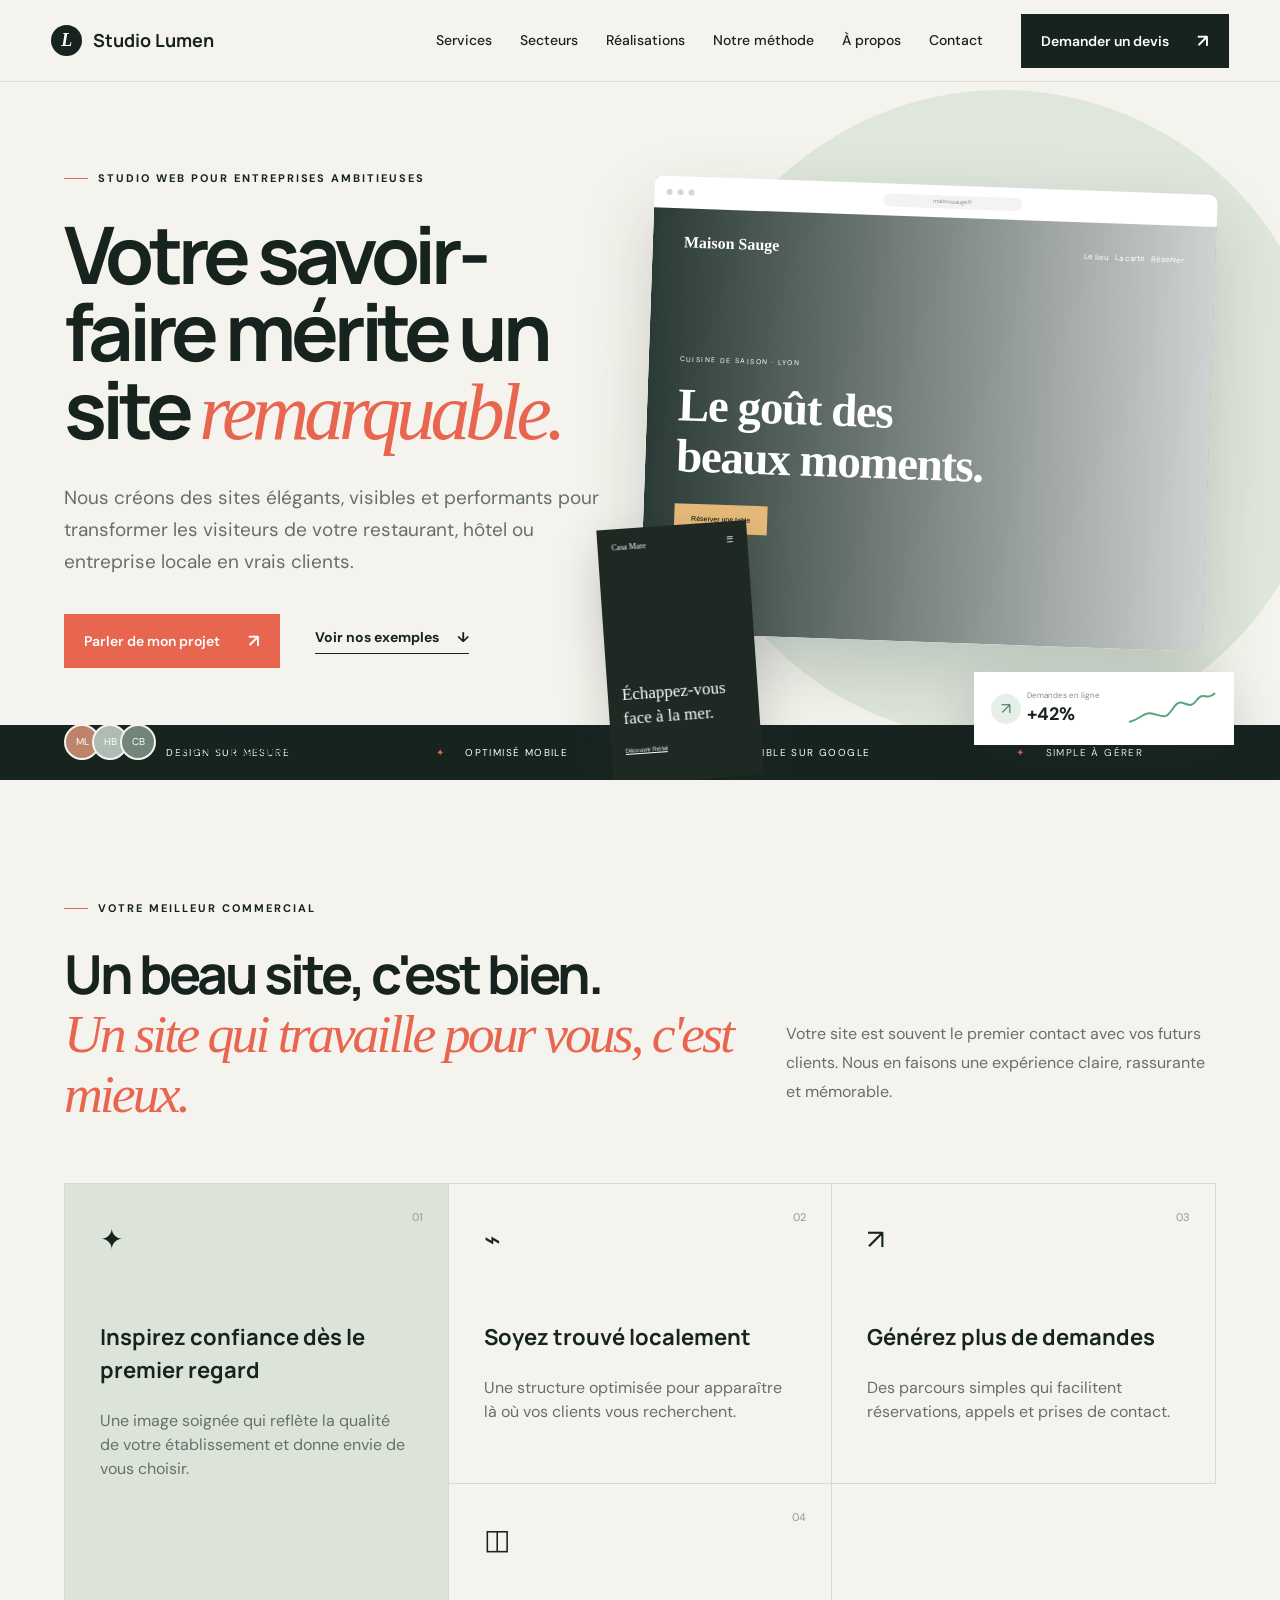
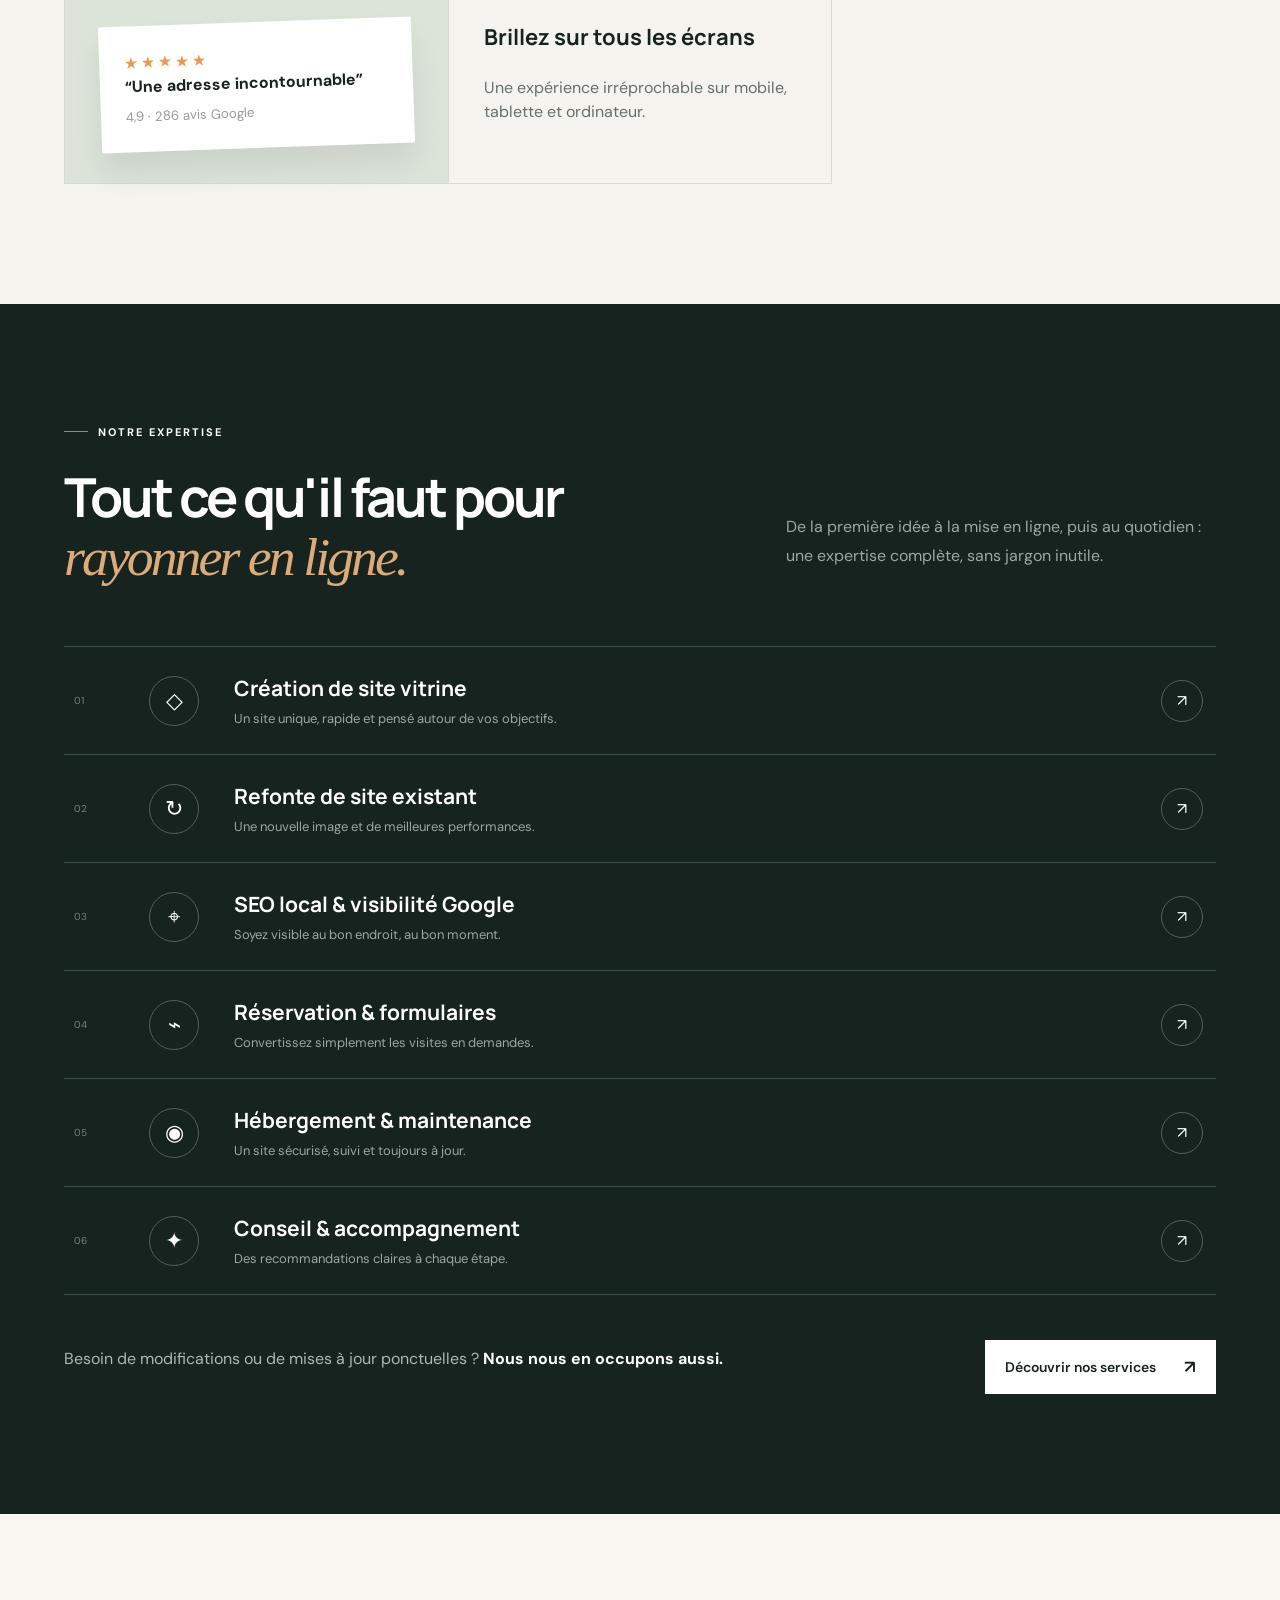
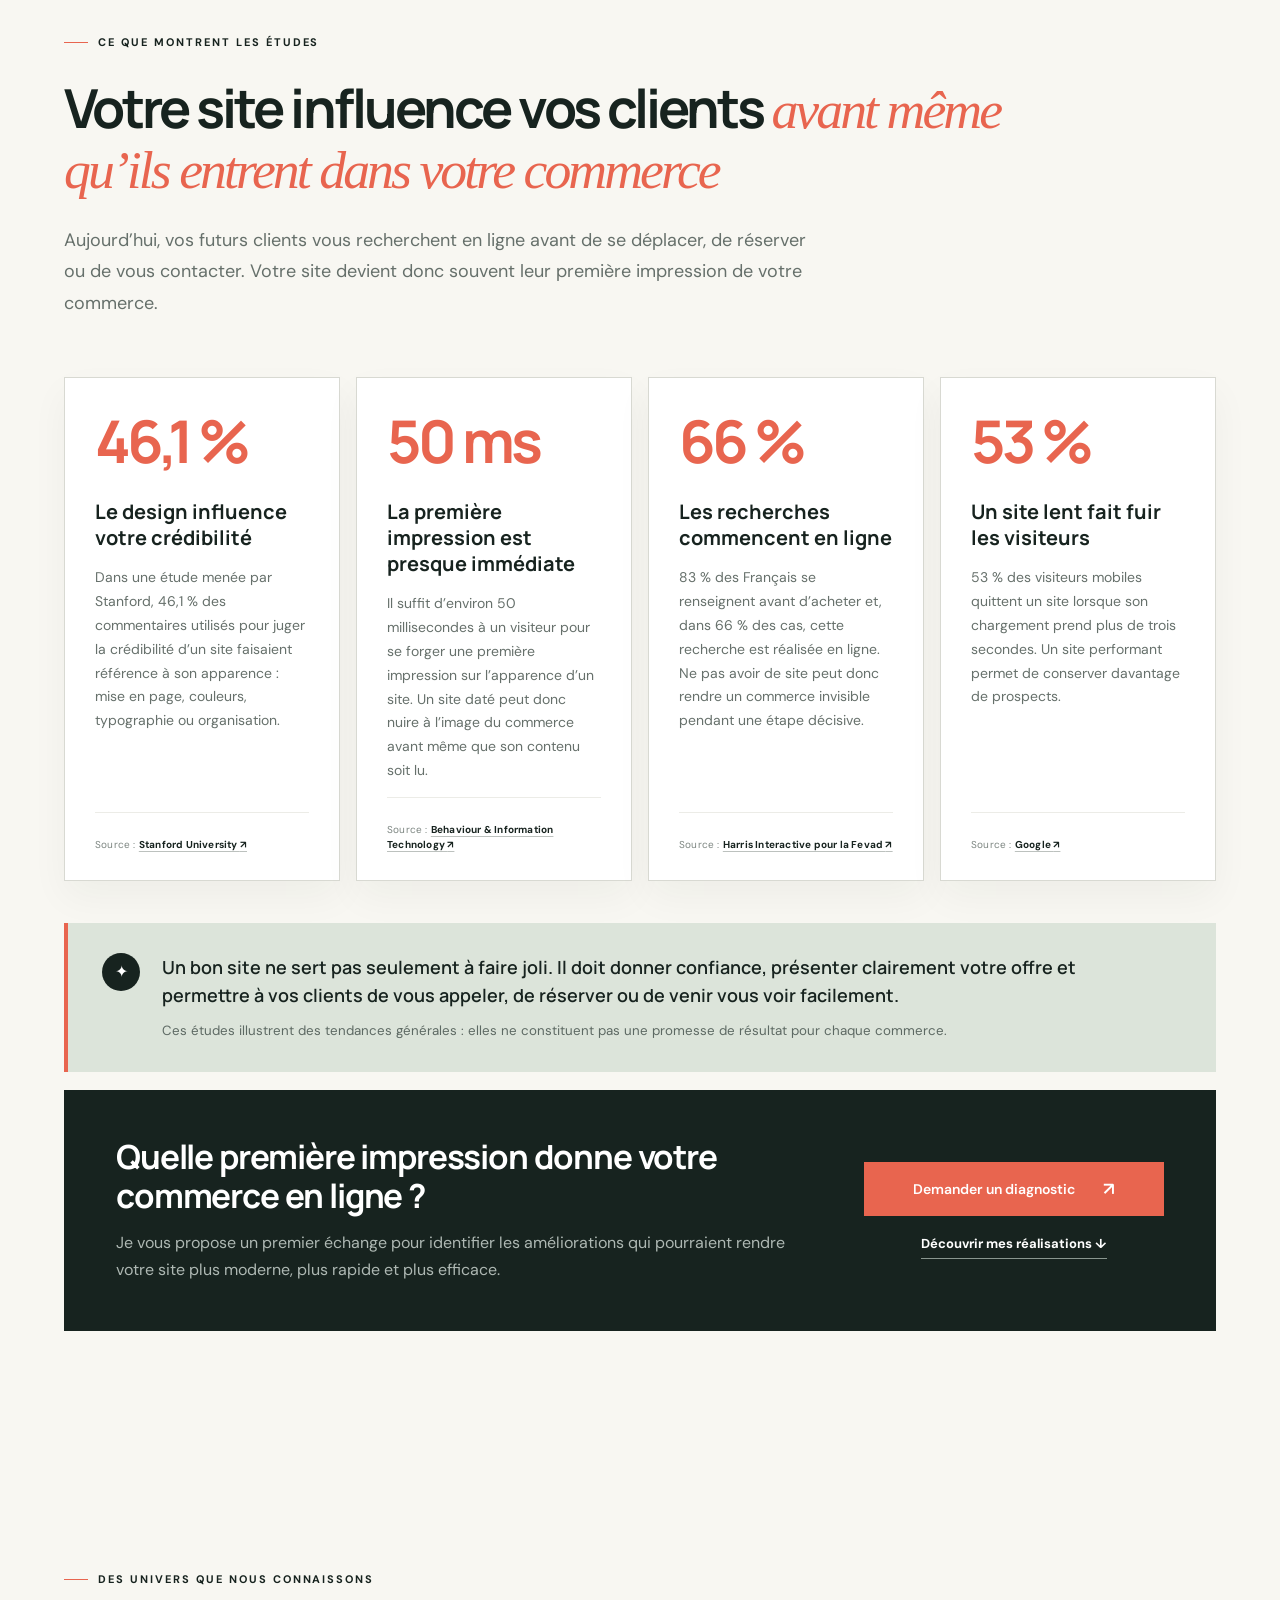
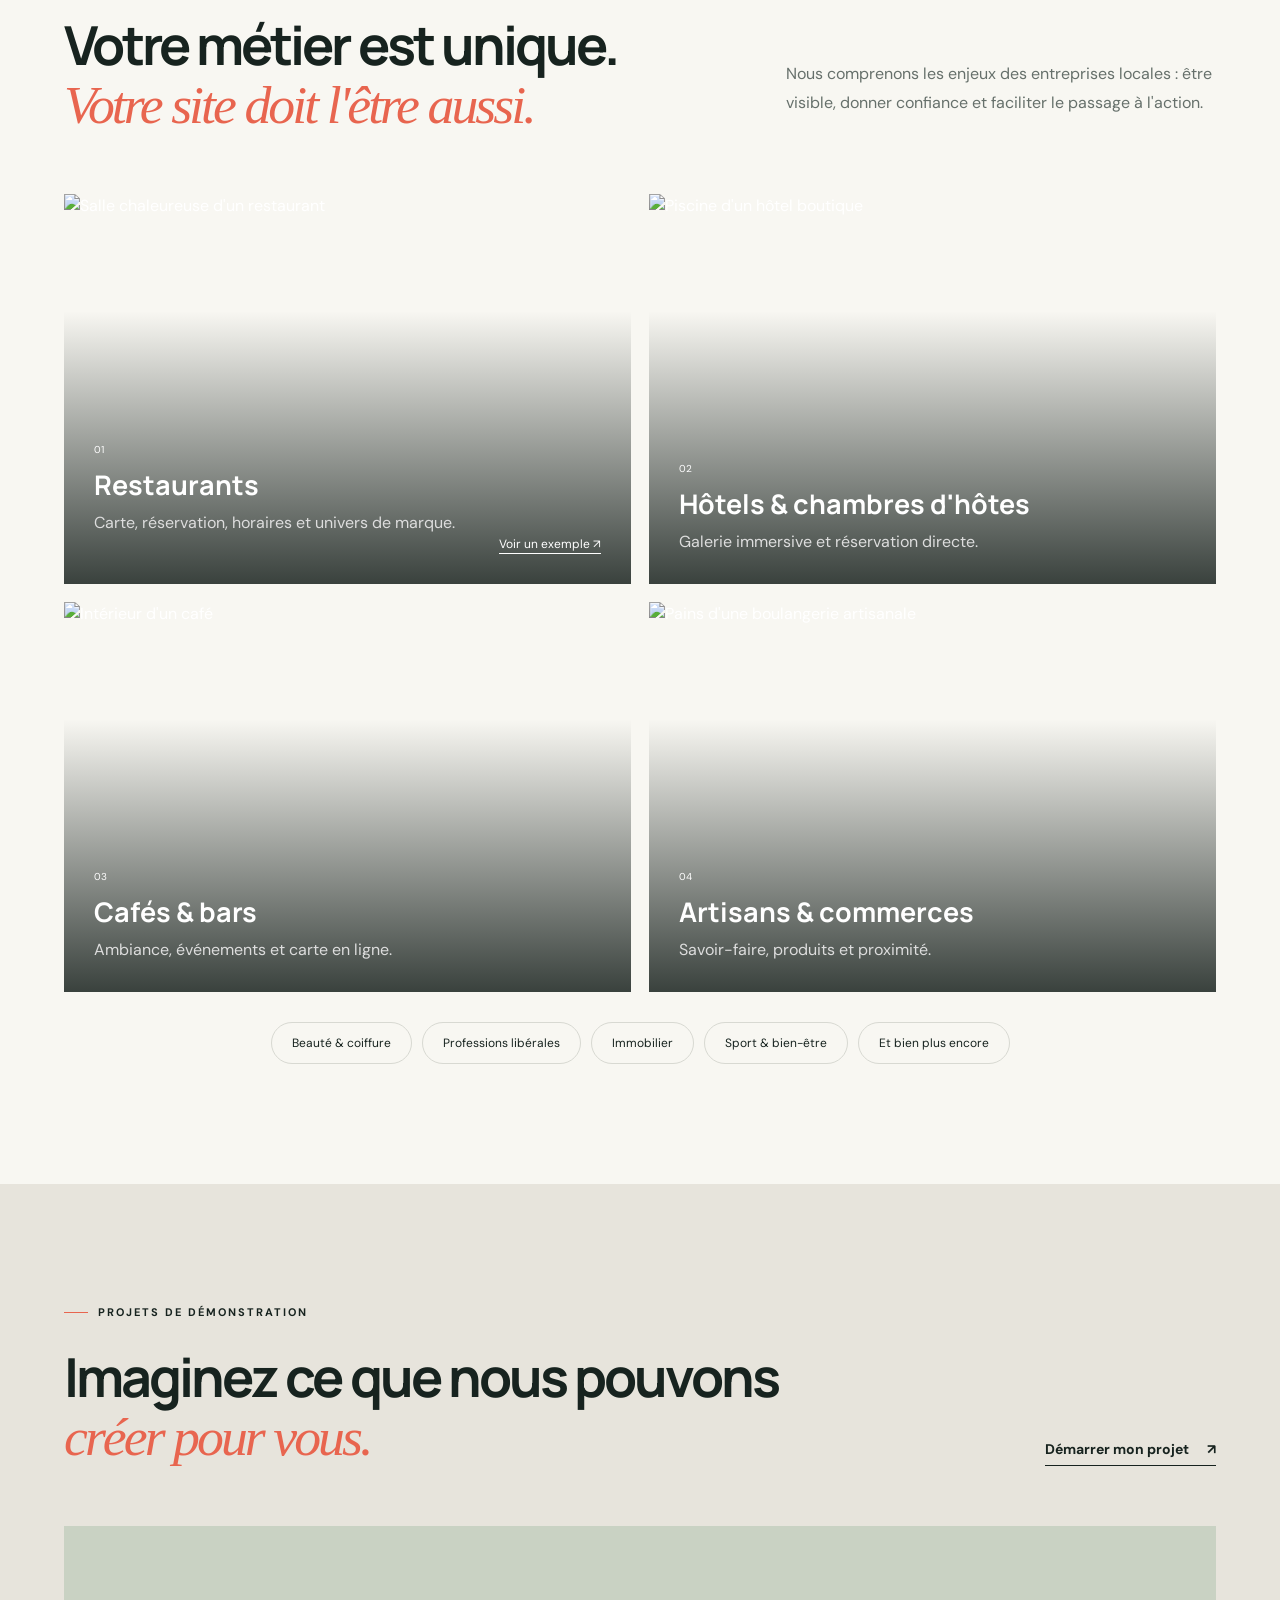
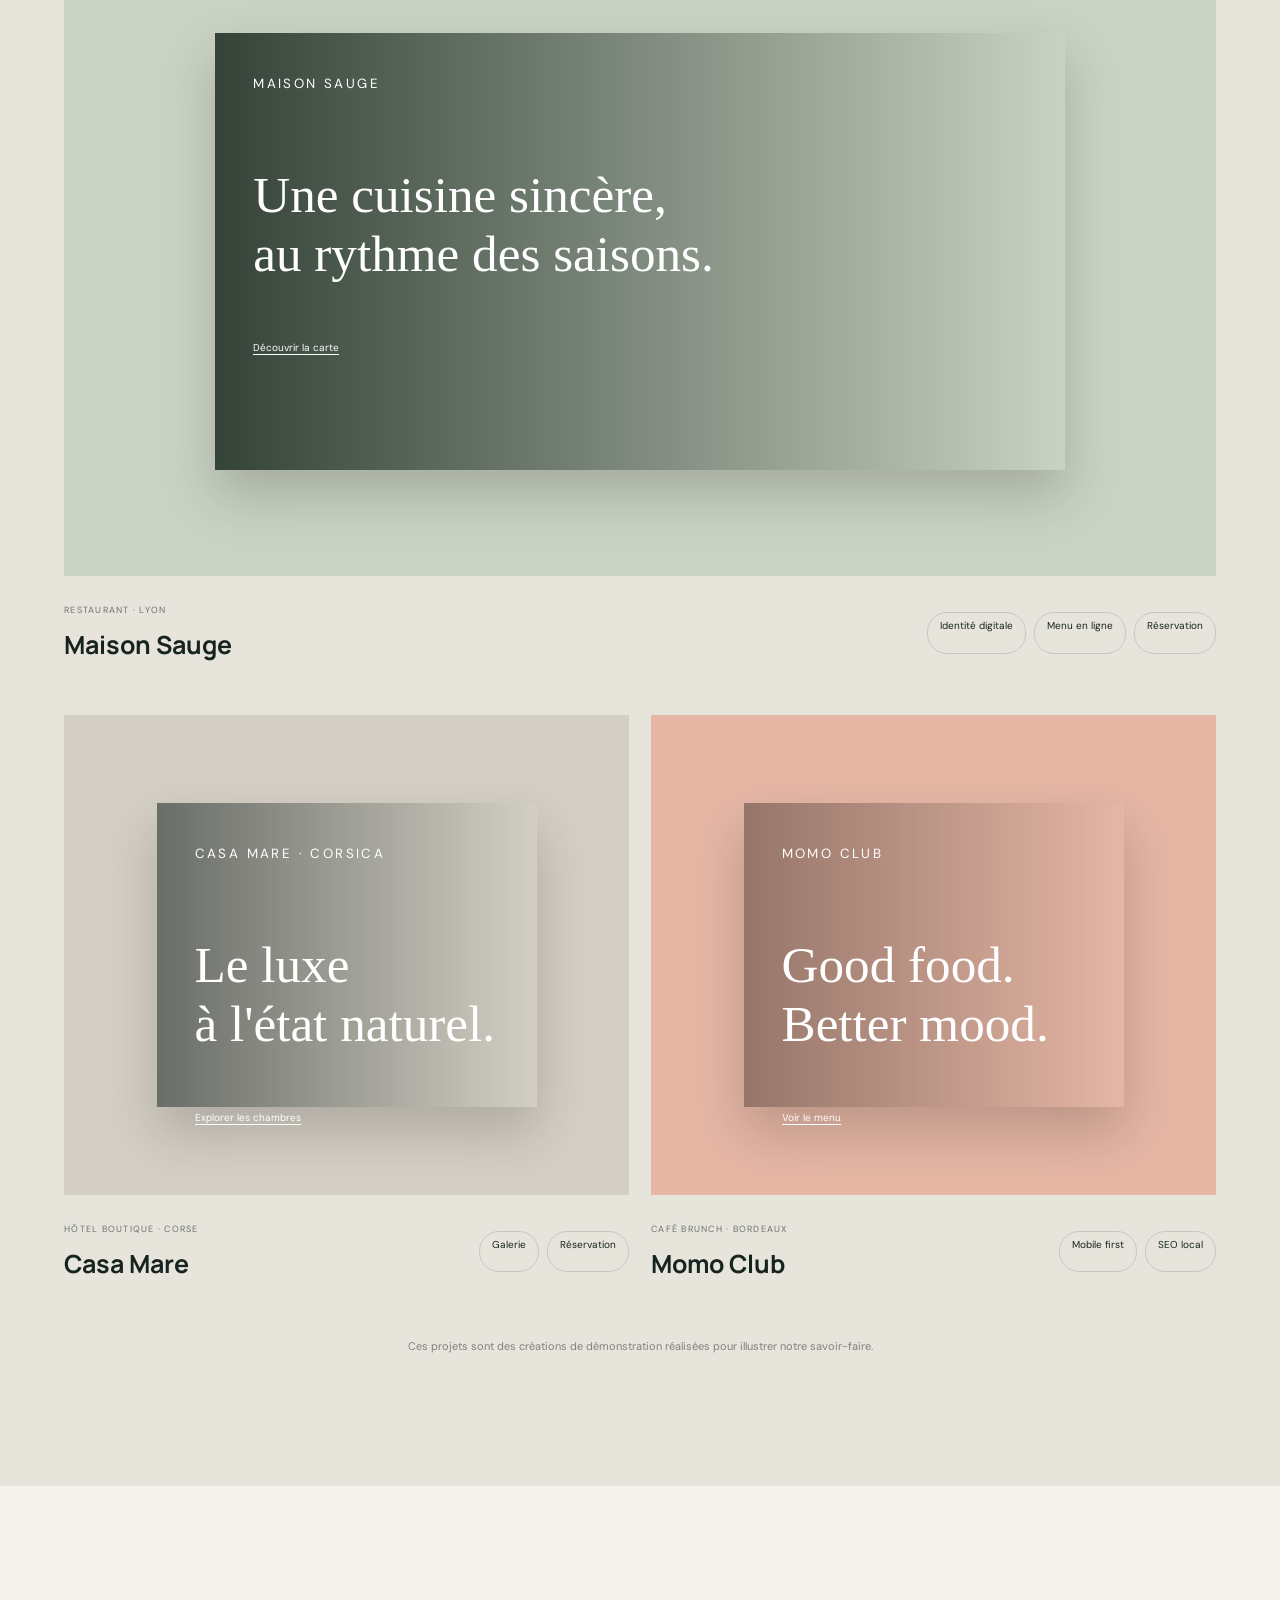
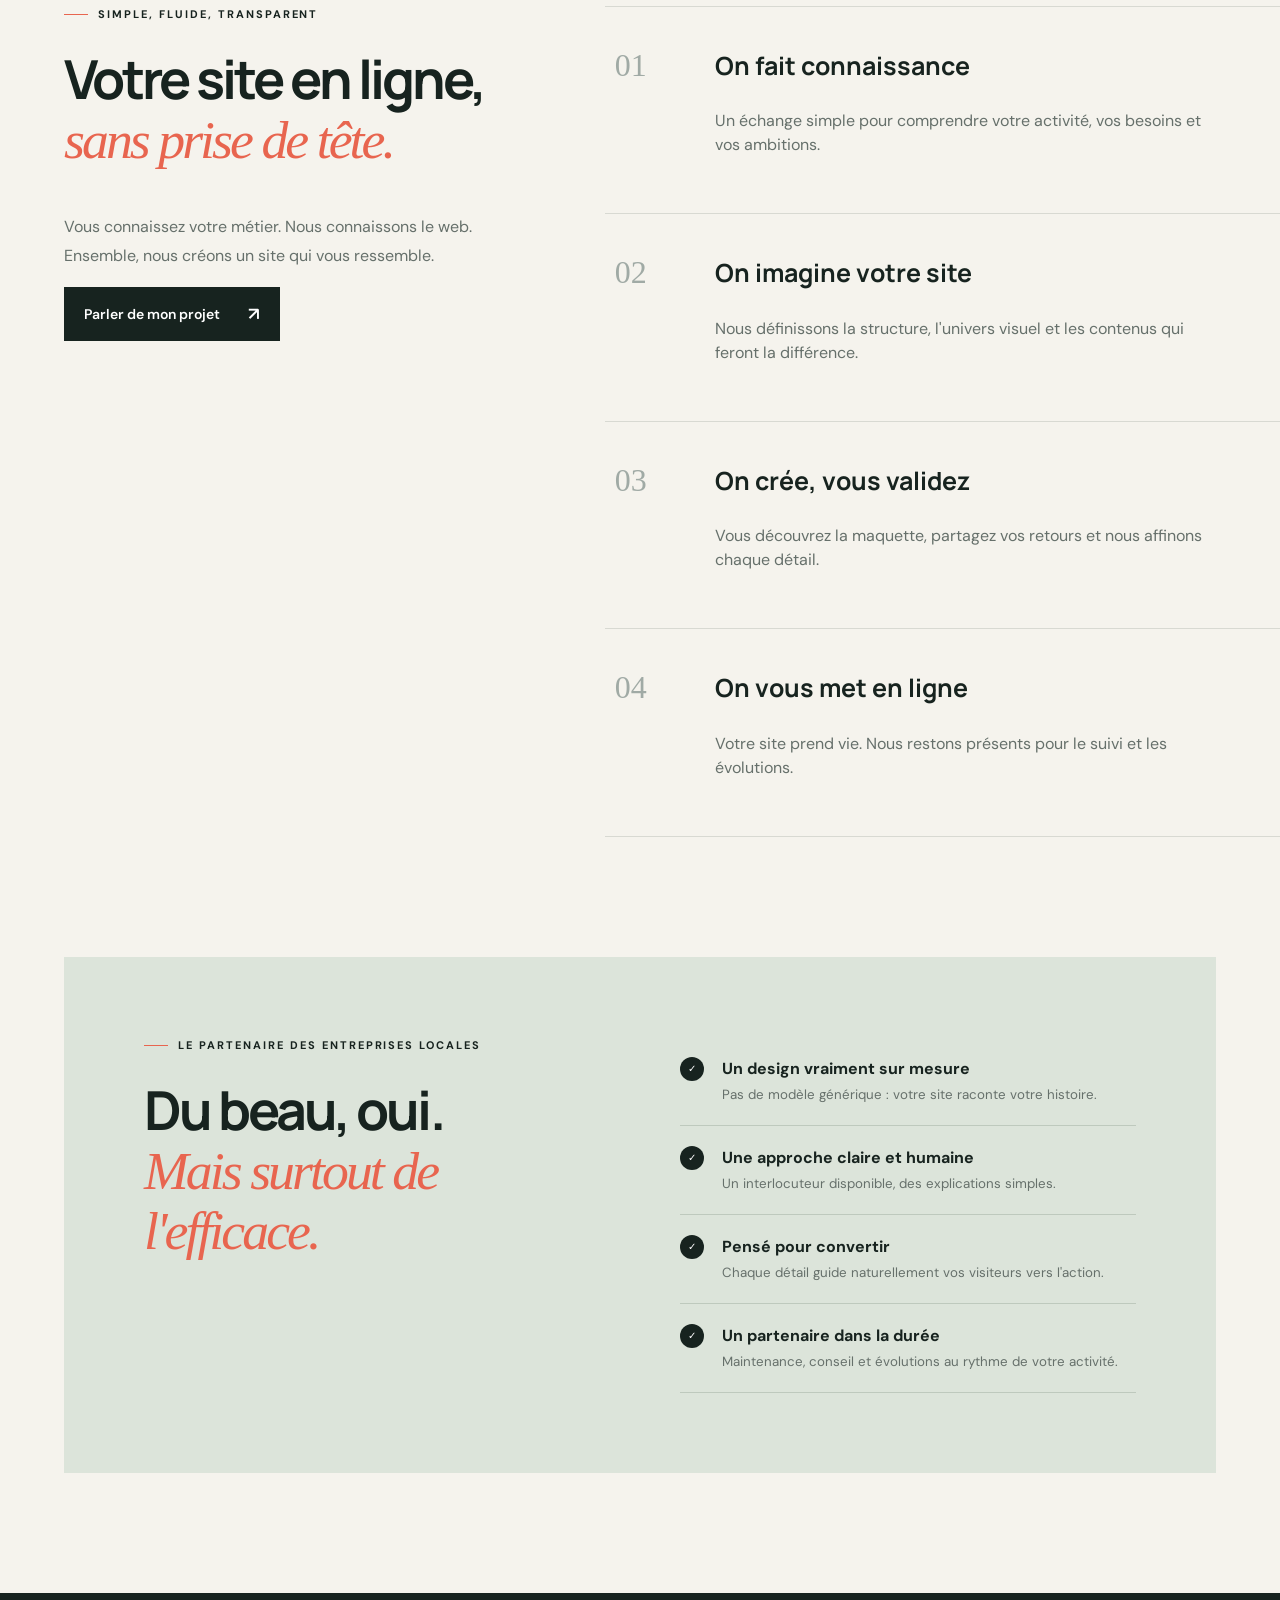
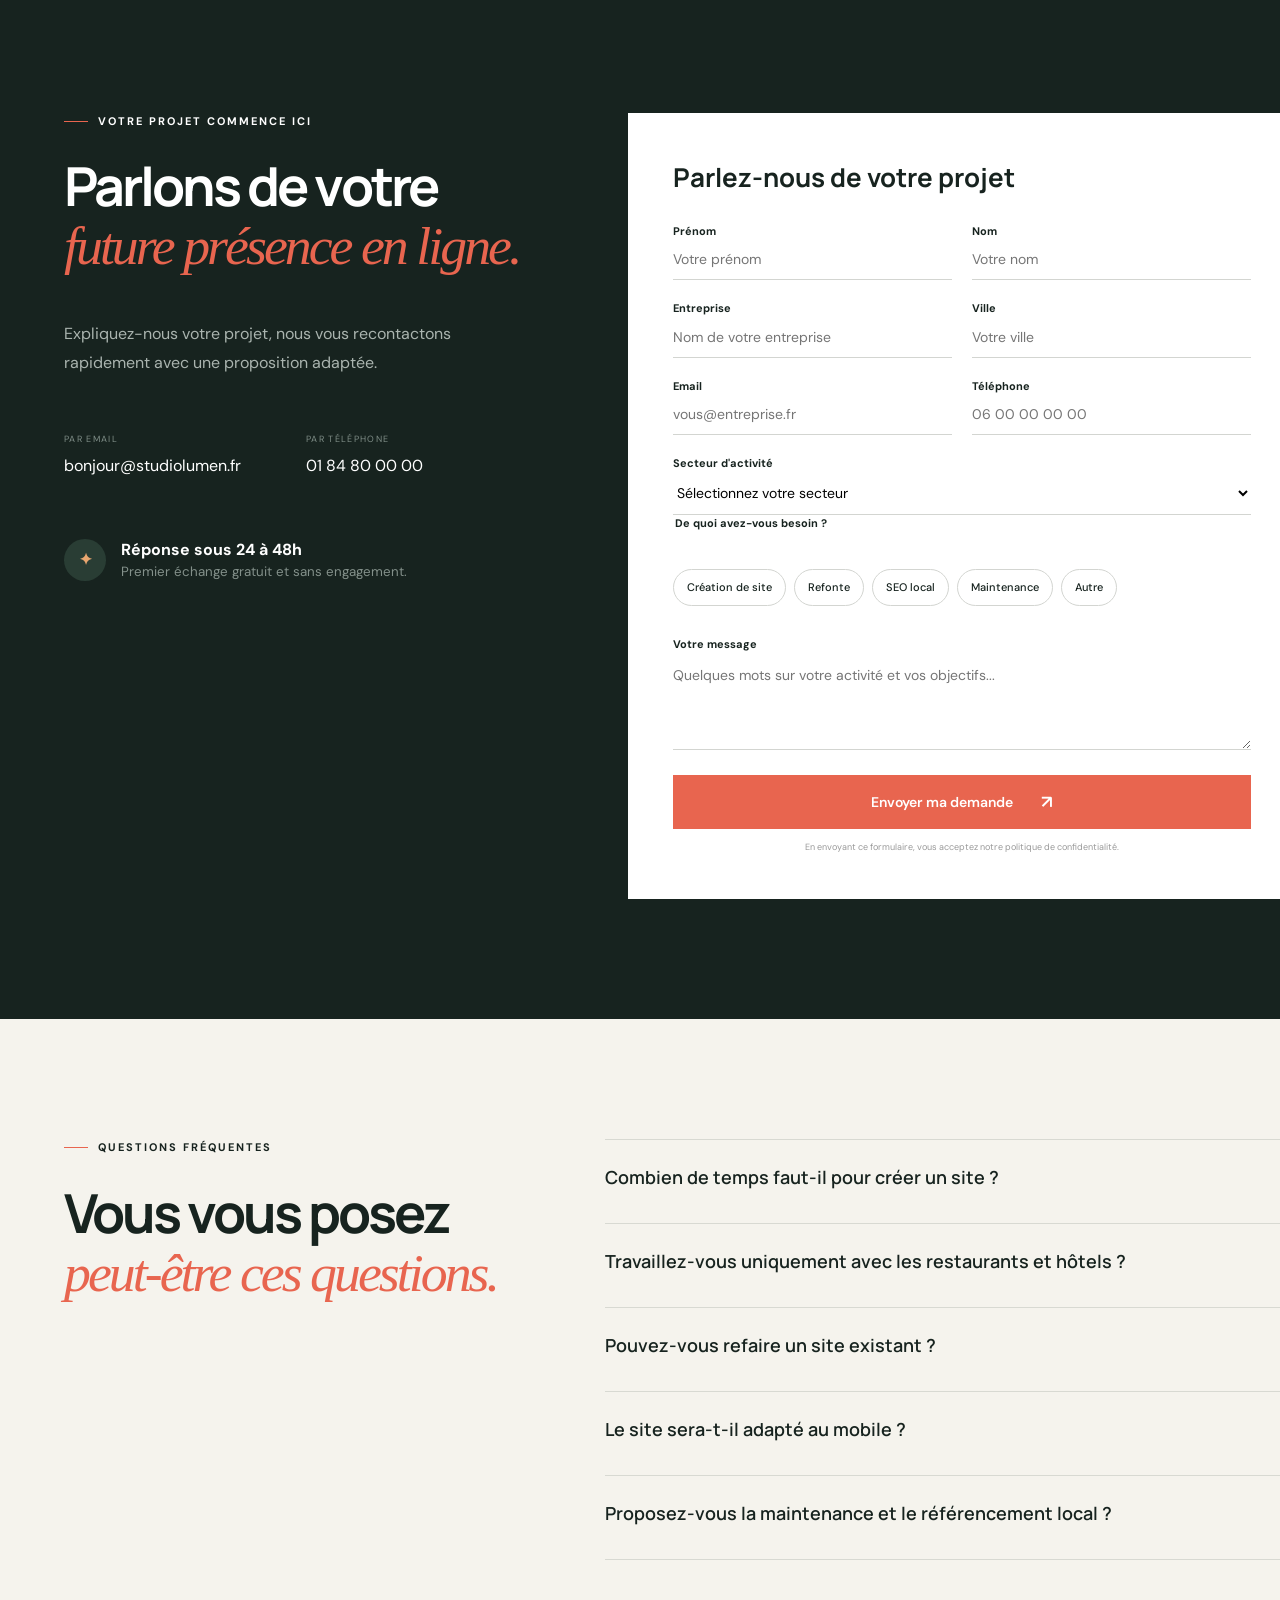
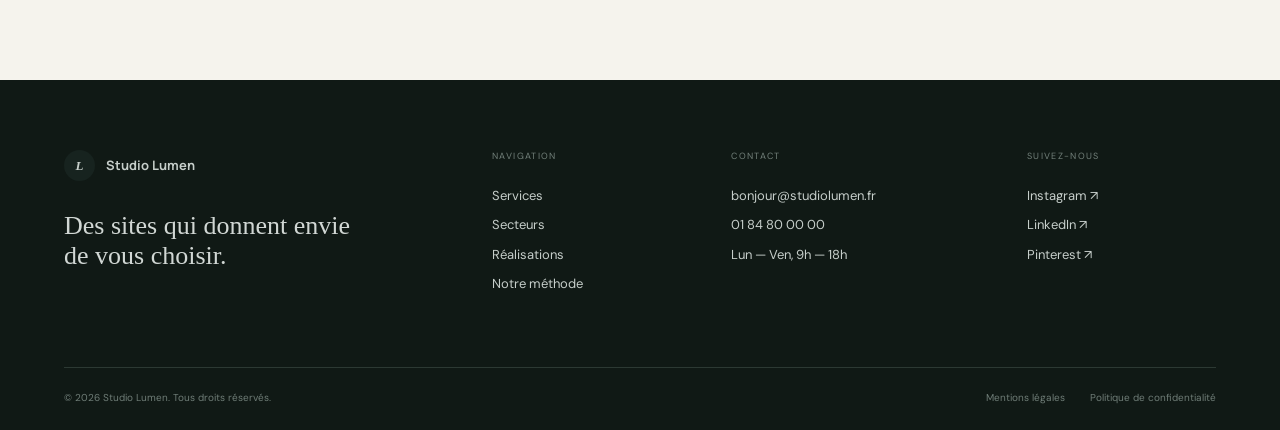
==== commit e6c10c62: "Ajoute les preuves chiffrées sur l’impact du site" ====
--- a/index.html
+++ b/index.html
@@ -8,7 +8,7 @@
   <link rel="preconnect" href="https://fonts.googleapis.com">
   <link rel="preconnect" href="https://fonts.gstatic.com" crossorigin>
   <link href="https://fonts.googleapis.com/css2?family=DM+Sans:wght@400;500;600;700&family=Manrope:wght@400;500;600;700;800&display=swap" rel="stylesheet">
-  <link rel="stylesheet" href="styles.css">
+  <link rel="stylesheet" href="styles.css?v=4">
 </head>
 <body>
   <header class="nav-wrap">
@@ -65,6 +65,63 @@
         <article><span class="service-num">06</span><div class="service-icon">✦</div><div><h3>Conseil & accompagnement</h3><p>Des recommandations claires à chaque étape.</p></div><a href="#contact" aria-label="Devis accompagnement">↗</a></article>
       </div>
       <div class="service-footer"><p>Besoin de modifications ou de mises à jour ponctuelles ? <strong>Nous nous en occupons aussi.</strong></p><a class="btn btn-light" href="#contact">Découvrir nos services <span>↗</span></a></div>
+    </section>
+
+    <section class="evidence section-pad" id="impact" aria-labelledby="impact-title">
+      <div class="evidence-heading reveal">
+        <div class="eyebrow"><span></span> Ce que montrent les études</div>
+        <h2 id="impact-title">Votre site influence vos clients <em>avant même qu’ils entrent dans votre commerce</em></h2>
+        <p>Aujourd’hui, vos futurs clients vous recherchent en ligne avant de se déplacer, de réserver ou de vous contacter. Votre site devient donc souvent leur première impression de votre commerce.</p>
+      </div>
+
+      <div class="evidence-grid" aria-label="Quatre chiffres clés sur l’impact d’un site professionnel">
+        <article class="evidence-card reveal">
+          <p class="evidence-number">46,1&nbsp;%</p>
+          <h3>Le design influence votre crédibilité</h3>
+          <p>Dans une étude menée par Stanford, 46,1&nbsp;% des commentaires utilisés pour juger la crédibilité d’un site faisaient référence à son apparence&nbsp;: mise en page, couleurs, typographie ou organisation.</p>
+          <p class="evidence-source">Source&nbsp;: <a href="https://credibility.stanford.edu/pdf/How_Do_People_Evaluate_a_Web_Site%27s_Credibility_v37.pdf" target="_blank" rel="noopener noreferrer">Stanford University <span aria-hidden="true">↗</span></a></p>
+        </article>
+
+        <article class="evidence-card reveal">
+          <p class="evidence-number">50&nbsp;ms</p>
+          <h3>La première impression est presque immédiate</h3>
+          <p>Il suffit d’environ 50 millisecondes à un visiteur pour se forger une première impression sur l’apparence d’un site. Un site daté peut donc nuire à l’image du commerce avant même que son contenu soit lu.</p>
+          <p class="evidence-source">Source&nbsp;: <a href="https://doi.org/10.1080/01449290500330448" target="_blank" rel="noopener noreferrer">Behaviour &amp; Information Technology <span aria-hidden="true">↗</span></a></p>
+        </article>
+
+        <article class="evidence-card reveal">
+          <p class="evidence-number">66&nbsp;%</p>
+          <h3>Les recherches commencent en ligne</h3>
+          <p>83&nbsp;% des Français se renseignent avant d’acheter et, dans 66&nbsp;% des cas, cette recherche est réalisée en ligne. Ne pas avoir de site peut donc rendre un commerce invisible pendant une étape décisive.</p>
+          <p class="evidence-source">Source&nbsp;: <a href="https://www.fevad.com/internet-au-coeur-du-parcours-dachat-comment-internet-transforme-nos-habitudes-de-consommation/" target="_blank" rel="noopener noreferrer">Harris Interactive pour la Fevad <span aria-hidden="true">↗</span></a></p>
+        </article>
+
+        <article class="evidence-card reveal">
+          <p class="evidence-number">53&nbsp;%</p>
+          <h3>Un site lent fait fuir les visiteurs</h3>
+          <p>53&nbsp;% des visiteurs mobiles quittent un site lorsque son chargement prend plus de trois secondes. Un site performant permet de conserver davantage de prospects.</p>
+          <p class="evidence-source">Source&nbsp;: <a href="https://www.thinkwithgoogle.com/_qs/documents/4290/c676a_Google_MobileSiteSpeed_Playbook_v2.1_digital_4JWkGQT.pdf" target="_blank" rel="noopener noreferrer">Google <span aria-hidden="true">↗</span></a></p>
+        </article>
+      </div>
+
+      <div class="evidence-conclusion reveal">
+        <span class="evidence-conclusion-mark" aria-hidden="true">✦</span>
+        <div>
+          <p>Un bon site ne sert pas seulement à faire joli. Il doit donner confiance, présenter clairement votre offre et permettre à vos clients de vous appeler, de réserver ou de venir vous voir facilement.</p>
+          <small>Ces études illustrent des tendances générales&nbsp;: elles ne constituent pas une promesse de résultat pour chaque commerce.</small>
+        </div>
+      </div>
+
+      <div class="evidence-cta reveal">
+        <div>
+          <h3>Quelle première impression donne votre commerce en ligne&nbsp;?</h3>
+          <p>Je vous propose un premier échange pour identifier les améliorations qui pourraient rendre votre site plus moderne, plus rapide et plus efficace.</p>
+        </div>
+        <div class="evidence-actions">
+          <a class="btn btn-coral" href="#contact">Demander un diagnostic <span aria-hidden="true">↗</span></a>
+          <a class="evidence-secondary" href="#realisations">Découvrir mes réalisations <span aria-hidden="true">↓</span></a>
+        </div>
+      </div>
     </section>
 
     <section class="sectors section-pad" id="secteurs">
--- a/styles.css
+++ b/styles.css
@@ -1,4 +1,6 @@
-:root{--ink:#17231f;--cream:#f5f3ed;--white:#fff;--sage:#dce4da;--coral:#e8654f;--line:#d8d9d2;--muted:#66706b}*{box-sizing:border-box}html{scroll-behavior:smooth}body{margin:0;background:var(--cream);color:var(--ink);font-family:'DM Sans',sans-serif;font-size:16px;line-height:1.5}h1,h2,h3,p{margin-top:0}h1,h2,h3,.brand{font-family:Manrope,sans-serif}h1{font-size:clamp(3.4rem,6.2vw,6.4rem);line-height:.98;letter-spacing:-.065em;margin-bottom:30px}h2{font-size:clamp(2.5rem,4.2vw,4.6rem);line-height:1.08;letter-spacing:-.055em}h2 em,h1 em{font-family:Georgia,serif;font-weight:400;color:var(--coral)}a{color:inherit;text-decoration:none}.section-pad{padding:120px max(5vw,24px)}.nav-wrap{height:82px;padding:0 max(4vw,24px);display:flex;align-items:center;gap:38px;border-bottom:1px solid rgba(23,35,31,.11);position:absolute;width:100%;z-index:10}.brand{display:flex;align-items:center;gap:11px;font-size:18px;font-weight:700;white-space:nowrap}.brand-mark{display:grid;place-items:center;width:31px;height:31px;background:var(--ink);color:white;border-radius:50%;font-family:Georgia,serif;font-style:italic}.nav-links{display:flex;gap:28px;margin-left:auto;font-size:14px;font-weight:500}.nav-links a:hover{color:var(--coral)}.btn{display:inline-flex;align-items:center;justify-content:center;gap:28px;padding:15px 20px;border:none;font:600 14px 'DM Sans';transition:.25s;cursor:pointer}.btn span{font-size:18px}.btn-dark{background:var(--ink);color:white}.btn-dark:hover{background:#293b34}.btn-coral{background:var(--coral);color:white}.btn-coral:hover{background:#ce513d;transform:translateY(-2px)}.btn-light{background:white;color:var(--ink)}.menu-toggle{display:none}.hero{min-height:780px;padding:170px max(5vw,24px) 0;display:grid;grid-template-columns:48% 52%;position:relative;overflow:hidden}.hero-copy{z-index:2;max-width:730px}.eyebrow{text-transform:uppercase;font-weight:700;font-size:11px;letter-spacing:.18em;margin-bottom:28px;display:flex;align-items:center;gap:10px}.eyebrow>span{width:24px;height:1px;background:var(--coral)}.hero-copy>p{max-width:600px;color:var(--muted);font-size:19px;line-height:1.7}.hero-actions{display:flex;align-items:center;gap:35px;margin-top:35px}.text-link{font-weight:700;font-size:14px;border-bottom:1px solid var(--ink);padding-bottom:5px}.text-link span{margin-left:15px}.trust-row{display:flex;gap:18px;align-items:center;margin-top:56px}.trust-row p{font-size:12px;margin:0}.avatars{display:flex}.avatars span{width:36px;height:36px;border-radius:50%;display:grid;place-items:center;background:#aebcb4;color:white;font-size:10px;border:2px solid var(--cream);margin-left:-8px}.avatars span:first-child{margin:0;background:#be836b}.avatars span:last-child{background:#71857b}.hero-visual{position:relative;min-height:575px}.glow{position:absolute;width:650px;height:650px;border-radius:50%;background:#dfe6dc;top:-80px;left:10%}.browser{background:white;border-radius:9px;box-shadow:0 30px 70px rgba(28,47,39,.18);overflow:hidden}.main-browser{position:absolute;width:min(680px,94%);top:15px;left:5%;transform:rotate(2deg)}.browser-bar{height:32px;display:flex;align-items:center;padding:0 12px;gap:5px}.browser-bar i{width:6px;height:6px;border-radius:50%;background:#d5d5d5}.browser-bar span{background:#f3f3f1;border-radius:10px;padding:2px 50px;font-size:6px;margin:auto;color:#999}.mock-restaurant{height:425px;padding:22px 31px;background:linear-gradient(90deg,rgba(13,31,24,.88),rgba(13,31,24,.2)),url('https://images.unsplash.com/photo-1541544741938-0af808871cc0?auto=format&fit=crop&w=1200&q=85') center/cover;color:white}.mock-nav{display:flex;justify-content:space-between;align-items:center;font-size:8px}.mock-nav b{font-family:Georgia,serif;font-size:16px}.mock-content{margin-top:90px}.mock-content small{font-size:7px;letter-spacing:.2em}.mock-content h2{font-family:Georgia,serif;font-size:47px;letter-spacing:-.03em;margin:11px 0 22px}.mock-content button{background:#e6ba79;border:0;padding:11px 17px;font-size:7px}.mini-card{position:absolute;background:white;box-shadow:0 20px 50px rgba(28,47,39,.2);z-index:3}.stat-card{width:260px;right:-3%;bottom:35px;padding:17px;display:grid;grid-template-columns:36px 1fr 90px;align-items:center}.stat-icon{background:#e5eee7;border-radius:50%;width:30px;height:30px;display:grid;place-items:center;color:#4f8068}.stat-card small{display:block;font-size:8px;color:#888}.stat-card strong{font-size:18px}.stat-card svg{width:90px}.stat-card path{fill:none;stroke:#55a87a;stroke-width:2}.mobile-card{width:150px;height:255px;left:-2%;bottom:0;padding:14px;color:white;background:#1e2924;transform:rotate(-4deg)}.mobile-top{font:8px Georgia;display:flex;justify-content:space-between}.mobile-img{height:105px;margin:13px -14px;background:url('https://images.unsplash.com/photo-1499793983690-e29da59ef1c2?auto=format&fit=crop&w=500&q=85') center/cover}.mobile-card b{font:17px Georgia}.mobile-card small{display:block;margin-top:16px;font-size:6px;text-decoration:underline}.hero-bottom{position:absolute;bottom:0;left:0;right:0;padding:20px 5vw;background:var(--ink);color:white;display:flex;justify-content:space-around;text-transform:uppercase;font-size:10px;letter-spacing:.14em}.hero-bottom span:before{content:'✦';color:var(--coral);margin-right:20px}.section-head{display:flex;justify-content:space-between;align-items:end;margin-bottom:60px;gap:50px}.section-head h2{margin-bottom:0}.section-head>p{max-width:430px;color:var(--muted);line-height:1.8}.benefit-grid{display:grid;grid-template-columns:repeat(3,1fr);border-top:1px solid var(--line);border-left:1px solid var(--line)}.benefit{min-height:300px;padding:35px;border-right:1px solid var(--line);border-bottom:1px solid var(--line);position:relative}.benefit.featured{grid-row:span 2;min-height:600px;background:var(--sage)}.benefit .icon{font-size:28px;margin-bottom:60px}.benefit>span{position:absolute;right:25px;top:25px;font-size:11px;color:#919994}.benefit h3{font-size:22px;max-width:330px}.benefit p{color:var(--muted);max-width:330px}.review-card{position:absolute;bottom:35px;right:35px;left:35px;background:white;padding:25px;box-shadow:0 20px 30px rgba(0,0,0,.08);transform:rotate(-2deg)}.review-card .stars{color:#e89a55;letter-spacing:3px}.review-card b,.review-card small{display:block}.review-card small{color:#999;margin-top:8px}.services{background:var(--ink);color:white}.section-head.light>p{color:#9da8a3}.section-head.light h2 em{color:#ddab78}.service-list{border-top:1px solid #40504a}.service-list article{display:grid;grid-template-columns:50px 60px 1fr 45px;align-items:center;gap:25px;border-bottom:1px solid #40504a;padding:26px 10px;transition:.25s}.service-list article:hover{background:#20312a;padding-left:25px}.service-num{font-size:10px;color:#77827e}.service-icon{width:50px;height:50px;border:1px solid #52615b;border-radius:50%;display:grid;place-items:center;font-size:22px}.service-list h3{font-size:21px;margin:0 0 4px}.service-list p{font-size:13px;color:#9ca7a2;margin:0}.service-list article>a{width:42px;height:42px;border:1px solid #52615b;border-radius:50%;display:grid;place-items:center}.service-footer{display:flex;justify-content:space-between;align-items:center;padding-top:45px;color:#aeb7b3}.service-footer strong{color:white}.sectors{background:#f8f7f2}.sector-grid{display:grid;grid-template-columns:repeat(2,1fr);gap:18px}.sector{position:relative;min-height:390px;overflow:hidden;color:white}.sector img{position:absolute;width:100%;height:100%;object-fit:cover;transition:transform .6s}.sector:hover img{transform:scale(1.04)}.sector:after{content:'';position:absolute;inset:0;background:linear-gradient(0deg,rgba(10,20,16,.8),transparent 70%)}.sector>div{position:absolute;z-index:2;bottom:0;padding:30px;width:100%}.sector span{font-size:10px}.sector h3{font-size:27px;margin:5px 0}.sector p{margin:0;color:#ddd}.sector a{float:right;font-size:12px;border-bottom:1px solid}.sector-tags{display:flex;justify-content:center;flex-wrap:wrap;gap:10px;margin-top:30px}.sector-tags span{border:1px solid var(--line);padding:11px 20px;border-radius:30px;font-size:12px}.work{background:#e7e4dc}.projects{display:grid;grid-template-columns:1fr 1fr;gap:45px 22px}.project-large{grid-column:1/-1}.project-image{height:480px;padding:45px;display:flex;align-items:center;justify-content:center}.project-large .project-image{height:650px}.project-site{width:80%;height:78%;padding:38px;color:white;box-shadow:0 25px 50px rgba(0,0,0,.18);background-position:center;background-size:cover}.sage{background:#c9d2c3}.sage .project-site{background:linear-gradient(90deg,rgba(15,31,21,.8),transparent),url('https://images.unsplash.com/photo-1414235077428-338989a2e8c0?auto=format&fit=crop&w=1400&q=85') center/cover}.casa{background:#d4cfc4}.casa .project-site{background:linear-gradient(90deg,rgba(17,30,27,.55),transparent),url('https://images.unsplash.com/photo-1600607687920-4e2a09cf159d?auto=format&fit=crop&w=900&q=85') center/cover}.momo{background:#e5b6a4}.momo .project-site{background:linear-gradient(90deg,rgba(31,22,18,.4),transparent),url('https://images.unsplash.com/photo-1554118811-1e0d58224f24?auto=format&fit=crop&w=900&q=85') center/cover}.project-site small{letter-spacing:.18em}.project-site h3{font:clamp(2rem,4vw,4rem) Georgia;margin-top:70px}.project-site span{font-size:10px;border-bottom:1px solid}.project-info{display:flex;justify-content:space-between;padding-top:20px}.project-info small{font-size:9px;letter-spacing:.14em;color:#6c736f}.project-info h3{font-size:25px;margin:6px 0}.project-info ul{display:flex;gap:8px;list-style:none}.project-info li{border:1px solid #c9c7c0;border-radius:20px;padding:5px 12px;font-size:10px}.disclaimer{text-align:center;font-size:11px;color:#7e817e;margin-top:50px}.method{display:grid;grid-template-columns:40% 60%;gap:80px}.method-intro{position:sticky;top:100px;align-self:start}.method-intro>p{color:var(--muted);max-width:430px;line-height:1.8}.steps{border-top:1px solid var(--line)}.steps article{display:grid;grid-template-columns:80px 1fr;gap:20px;padding:40px 10px;border-bottom:1px solid var(--line)}.steps article>span{font:32px Georgia;color:#a0aaa5}.steps h3{font-size:25px}.steps p{color:var(--muted);max-width:500px}.why{padding-top:0}.why-card{background:var(--sage);padding:80px;display:grid;grid-template-columns:1fr 1fr;gap:80px}.why-list p{display:flex;gap:18px;border-bottom:1px solid #bec9bd;padding:20px 0;margin:0}.why-list i{font-style:normal;background:var(--ink);color:white;width:24px;height:24px;border-radius:50%;display:grid;place-items:center;font-size:10px}.why-list strong,.why-list small{display:block}.why-list small{color:var(--muted);margin-top:4px}.contact{background:var(--ink);color:white;display:grid;grid-template-columns:42% 58%;gap:80px}.contact-copy>p{color:#aab4af;line-height:1.8;max-width:450px}.contact-meta{display:grid;grid-template-columns:1fr 1fr;margin-top:55px}.contact-meta small{display:block;color:#7f8d87;font-size:9px;letter-spacing:.15em;margin-bottom:8px}.promise{margin-top:60px;display:flex;gap:15px;align-items:center}.promise b{width:42px;height:42px;background:#293d34;border-radius:50%;display:grid;place-items:center;color:#e9a66f}.promise strong,.promise small{display:block}.promise small{color:#83908a}.quote-form{background:white;color:var(--ink);padding:45px}.quote-form h3{font-size:26px}.form-grid{display:grid;grid-template-columns:1fr 1fr;gap:20px}.quote-form label,.quote-form legend{font-size:11px;font-weight:700}.quote-form input,.quote-form select,.quote-form textarea{display:block;width:100%;border:0;border-bottom:1px solid #d3d5d1;padding:11px 0;font:14px 'DM Sans';background:white;outline:none}.quote-form input:focus,.quote-form select:focus,.quote-form textarea:focus{border-color:var(--coral)}.full{grid-column:1/-1}.quote-form fieldset{border:0;padding:25px 0;margin:0}.choices{display:flex;gap:8px;flex-wrap:wrap;margin-top:13px}.choices input{position:absolute;opacity:0}.choices span{display:block;padding:9px 13px;border:1px solid #d3d5d1;border-radius:20px;font-weight:500;cursor:pointer}.choices input:checked+span{background:var(--ink);color:white}.quote-form .btn{width:100%;margin-top:25px}.form-note{font-size:9px;color:#999;text-align:center;margin:12px 0 0}.form-success{display:none;background:#e2eee6;color:#31513f;padding:12px;margin-top:15px;font-size:12px}.faq{display:grid;grid-template-columns:40% 60%;gap:80px}.accordions{border-top:1px solid var(--line)}details{border-bottom:1px solid var(--line);padding:25px 0}summary{list-style:none;cursor:pointer;font:600 18px Manrope;display:flex;justify-content:space-between}summary::-webkit-details-marker{display:none}summary i{font-style:normal;font-size:24px;font-weight:400}details[open] summary i{transform:rotate(45deg)}details p{color:var(--muted);max-width:650px;padding-right:40px;margin:18px 0 0}footer{background:#101915;color:white;padding:70px max(5vw,24px) 25px}.footer-top{display:grid;grid-template-columns:2fr 1fr 1.3fr 1fr;gap:50px;padding-bottom:70px}.footer-top>div{display:flex;flex-direction:column;align-items:start;gap:10px}.footer-top>div:first-child p{font:26px Georgia;color:#d1d7d4;margin-top:20px}.footer-top small{font-size:9px;color:#73817b;letter-spacing:.15em;margin-bottom:12px}.footer-top a,.footer-top span{font-size:13px;color:#c6ceca}.footer-bottom{border-top:1px solid #2c3933;padding-top:22px;display:flex;justify-content:space-between;color:#6f7d77;font-size:10px}.footer-bottom a{margin-left:25px}.reveal{opacity:0;transform:translateY(20px);transition:.7s}.reveal.visible{opacity:1;transform:none}
+:root{--ink:#17231f;--cream:#f5f3ed;--white:#fff;--sage:#dce4da;--coral:#e8654f;--line:#d8d9d2;--muted:#66706b}*{box-sizing:border-box}html{scroll-behavior:smooth}body{margin:0;background:var(--cream);color:var(--ink);font-family:'DM Sans',sans-serif;font-size:16px;line-height:1.5}h1,h2,h3,p{margin-top:0}h1,h2,h3,.brand{font-family:Manrope,sans-serif}h1{font-size:clamp(3.4rem,6.2vw,6.4rem);line-height:.98;letter-spacing:-.065em;margin-bottom:30px}h2{font-size:clamp(2.5rem,4.2vw,4.6rem);line-height:1.08;letter-spacing:-.055em}h2 em,h1 em{font-family:Georgia,serif;font-weight:400;color:var(--coral)}a{color:inherit;text-decoration:none}.section-pad{padding:120px max(5vw,24px)}.nav-wrap{height:82px;padding:0 max(4vw,24px);display:flex;align-items:center;gap:38px;border-bottom:1px solid rgba(23,35,31,.11);position:absolute;width:100%;z-index:10}.brand{display:flex;align-items:center;gap:11px;font-size:18px;font-weight:700;white-space:nowrap}.brand-mark{display:grid;place-items:center;width:31px;height:31px;background:var(--ink);color:white;border-radius:50%;font-family:Georgia,serif;font-style:italic}.nav-links{display:flex;gap:28px;margin-left:auto;font-size:14px;font-weight:500}.nav-links a:hover{color:var(--coral)}.btn{display:inline-flex;align-items:center;justify-content:center;gap:28px;padding:15px 20px;border:none;font:600 14px 'DM Sans';transition:.25s;cursor:pointer}.btn span{font-size:18px}.btn-dark{background:var(--ink);color:white}.btn-dark:hover{background:#293b34}.btn-coral{background:var(--coral);color:white}.btn-coral:hover{background:#ce513d;transform:translateY(-2px)}.btn-light{background:white;color:var(--ink)}.menu-toggle{display:none}.hero{min-height:780px;padding:170px max(5vw,24px) 0;display:grid;grid-template-columns:48% 52%;position:relative;overflow:hidden}.hero-copy{z-index:2;max-width:730px}.eyebrow{text-transform:uppercase;font-weight:700;font-size:11px;letter-spacing:.18em;margin-bottom:28px;display:flex;align-items:center;gap:10px}.eyebrow>span{width:24px;height:1px;background:var(--coral)}.hero-copy>p{max-width:600px;color:var(--muted);font-size:19px;line-height:1.7}.hero-actions{display:flex;align-items:center;gap:35px;margin-top:35px}.text-link{font-weight:700;font-size:14px;border-bottom:1px solid var(--ink);padding-bottom:5px}.text-link span{margin-left:15px}.trust-row{display:flex;gap:18px;align-items:center;margin-top:56px}.trust-row p{font-size:12px;margin:0}.avatars{display:flex}.avatars span{width:36px;height:36px;border-radius:50%;display:grid;place-items:center;background:#aebcb4;color:white;font-size:10px;border:2px solid var(--cream);margin-left:-8px}.avatars span:first-child{margin:0;background:#be836b}.avatars span:last-child{background:#71857b}.hero-visual{position:relative;min-height:575px}.glow{position:absolute;width:650px;height:650px;border-radius:50%;background:#dfe6dc;top:-80px;left:10%}.browser{background:white;border-radius:9px;box-shadow:0 30px 70px rgba(28,47,39,.18);overflow:hidden}.main-browser{position:absolute;width:min(680px,94%);top:15px;left:5%;transform:rotate(2deg)}.browser-bar{height:32px;display:flex;align-items:center;padding:0 12px;gap:5px}.browser-bar i{width:6px;height:6px;border-radius:50%;background:#d5d5d5}.browser-bar span{background:#f3f3f1;border-radius:10px;padding:2px 50px;font-size:6px;margin:auto;color:#999}.mock-restaurant{height:425px;padding:22px 31px;background:linear-gradient(90deg,rgba(13,31,24,.88),rgba(13,31,24,.2)),url('https://images.unsplash.com/photo-1541544741938-0af808871cc0?auto=format&fit=crop&w=1200&q=85') center/cover;color:white}.mock-nav{display:flex;justify-content:space-between;align-items:center;font-size:8px}.mock-nav b{font-family:Georgia,serif;font-size:16px}.mock-content{margin-top:90px}.mock-content small{font-size:7px;letter-spacing:.2em}.mock-content h2{font-family:Georgia,serif;font-size:47px;letter-spacing:-.03em;margin:11px 0 22px}.mock-content button{background:#e6ba79;border:0;padding:11px 17px;font-size:7px}.mini-card{position:absolute;background:white;box-shadow:0 20px 50px rgba(28,47,39,.2);z-index:3}.stat-card{width:260px;right:-3%;bottom:35px;padding:17px;display:grid;grid-template-columns:36px 1fr 90px;align-items:center}.stat-icon{background:#e5eee7;border-radius:50%;width:30px;height:30px;display:grid;place-items:center;color:#4f8068}.stat-card small{display:block;font-size:8px;color:#888}.stat-card strong{font-size:18px}.stat-card svg{width:90px}.stat-card path{fill:none;stroke:#55a87a;stroke-width:2}.mobile-card{width:150px;height:255px;left:-2%;bottom:0;padding:14px;color:white;background:#1e2924;transform:rotate(-4deg)}.mobile-top{font:8px Georgia;display:flex;justify-content:space-between}.mobile-img{height:105px;margin:13px -14px;background:url('https://images.unsplash.com/photo-1499793983690-e29da59ef1c2?auto=format&fit=crop&w=500&q=85') center/cover}.mobile-card b{font:17px Georgia}.mobile-card small{display:block;margin-top:16px;font-size:6px;text-decoration:underline}.hero-bottom{position:absolute;bottom:0;left:0;right:0;padding:20px 5vw;background:var(--ink);color:white;display:flex;justify-content:space-around;text-transform:uppercase;font-size:10px;letter-spacing:.14em}.hero-bottom span:before{content:'✦';color:var(--coral);margin-right:20px}.section-head{display:flex;justify-content:space-between;align-items:end;margin-bottom:60px;gap:50px}.section-head h2{margin-bottom:0}.section-head>p{max-width:430px;color:var(--muted);line-height:1.8}.benefit-grid{display:grid;grid-template-columns:repeat(3,1fr);border-top:1px solid var(--line);border-left:1px solid var(--line)}.benefit{min-height:300px;padding:35px;border-right:1px solid var(--line);border-bottom:1px solid var(--line);position:relative}.benefit.featured{grid-row:span 2;min-height:600px;background:var(--sage)}.benefit .icon{font-size:28px;margin-bottom:60px}.benefit>span{position:absolute;right:25px;top:25px;font-size:11px;color:#919994}.benefit h3{font-size:22px;max-width:330px}.benefit p{color:var(--muted);max-width:330px}.review-card{position:absolute;bottom:35px;right:35px;left:35px;background:white;padding:25px;box-shadow:0 20px 30px rgba(0,0,0,.08);transform:rotate(-2deg)}.review-card .stars{color:#e89a55;letter-spacing:3px}.review-card b,.review-card small{display:block}.review-card small{color:#999;margin-top:8px}.services{background:var(--ink);color:white}.section-head.light>p{color:#9da8a3}.section-head.light h2 em{color:#ddab78}.service-list{border-top:1px solid #40504a}.service-list article{display:grid;grid-template-columns:50px 60px 1fr 45px;align-items:center;gap:25px;border-bottom:1px solid #40504a;padding:26px 10px;transition:.25s}.service-list article:hover{background:#20312a;padding-left:25px}.service-num{font-size:10px;color:#77827e}.service-icon{width:50px;height:50px;border:1px solid #52615b;border-radius:50%;display:grid;place-items:center;font-size:22px}.service-list h3{font-size:21px;margin:0 0 4px}.service-list p{font-size:13px;color:#9ca7a2;margin:0}.service-list article>a{width:42px;height:42px;border:1px solid #52615b;border-radius:50%;display:grid;place-items:center}.service-footer{display:flex;justify-content:space-between;align-items:center;padding-top:45px;color:#aeb7b3}.service-footer strong{color:white}.evidence{background:#f8f7f2}.evidence-heading{max-width:980px;margin-bottom:58px}.evidence-heading h2{max-width:950px;margin-bottom:26px}.evidence-heading>p{max-width:760px;color:var(--muted);font-size:18px;line-height:1.75}.evidence-grid{display:grid;grid-template-columns:repeat(4,minmax(0,1fr));gap:16px}.evidence-card{background:var(--white);border:1px solid var(--line);padding:34px 30px 28px;display:flex;flex-direction:column;min-height:410px;box-shadow:0 16px 36px rgba(23,35,31,.045);transition:opacity .7s,transform .7s,border-color .25s,box-shadow .25s}.evidence-card:hover{border-color:#bcc6be;box-shadow:0 20px 42px rgba(23,35,31,.08)}.evidence-card:nth-child(2){transition-delay:.06s}.evidence-card:nth-child(3){transition-delay:.12s}.evidence-card:nth-child(4){transition-delay:.18s}.evidence-number{font:700 clamp(3rem,4.6vw,4.8rem)/1 Manrope,sans-serif;letter-spacing:-.065em;color:var(--coral);margin-bottom:28px}.evidence-card h3{font-size:20px;line-height:1.3;margin-bottom:15px}.evidence-card>p:not(.evidence-number):not(.evidence-source){color:var(--muted);font-size:14px;line-height:1.7}.evidence-source{margin:auto 0 0;padding-top:24px;border-top:1px solid #ecece7;color:#7c8580;font-size:10px;letter-spacing:.02em}.evidence-source a{font-weight:700;color:var(--ink);text-decoration:underline;text-decoration-color:#bcc1be;text-underline-offset:3px}.evidence-source a:hover{color:var(--coral)}.evidence-conclusion{display:flex;align-items:flex-start;gap:22px;margin:42px 0 18px;padding:30px 34px;background:var(--sage);border-left:4px solid var(--coral)}.evidence-conclusion-mark{display:grid;place-items:center;flex:0 0 38px;height:38px;border-radius:50%;background:var(--ink);color:white}.evidence-conclusion p{max-width:930px;margin:0 0 8px;font:600 18px/1.6 Manrope,sans-serif}.evidence-conclusion small{color:#5d6963}.evidence-cta{background:var(--ink);color:white;padding:48px 52px;display:grid;grid-template-columns:minmax(0,1.45fr) minmax(300px,.55fr);align-items:center;gap:60px}.evidence-cta h3{font-size:clamp(1.8rem,2.6vw,2.8rem);line-height:1.15;letter-spacing:-.035em;margin-bottom:14px}.evidence-cta p{max-width:710px;margin:0;color:#aeb8b3;line-height:1.7}.evidence-actions{display:flex;flex-direction:column;align-items:stretch;gap:18px}.evidence-actions .btn{width:100%}.evidence-secondary{align-self:center;font-size:13px;font-weight:700;border-bottom:1px solid #89968f;padding-bottom:5px}.evidence-secondary:hover{color:#f0b19f}a:focus-visible,button:focus-visible,input:focus-visible,select:focus-visible,textarea:focus-visible,summary:focus-visible{outline:3px solid #f2a897;outline-offset:4px}
+.sectors{background:#f8f7f2}.sector-grid{display:grid;grid-template-columns:repeat(2,1fr);gap:18px}.sector{position:relative;min-height:390px;overflow:hidden;color:white}.sector img{position:absolute;width:100%;height:100%;object-fit:cover;transition:transform .6s}.sector:hover img{transform:scale(1.04)}.sector:after{content:'';position:absolute;inset:0;background:linear-gradient(0deg,rgba(10,20,16,.8),transparent 70%)}.sector>div{position:absolute;z-index:2;bottom:0;padding:30px;width:100%}.sector span{font-size:10px}.sector h3{font-size:27px;margin:5px 0}.sector p{margin:0;color:#ddd}.sector a{float:right;font-size:12px;border-bottom:1px solid}.sector-tags{display:flex;justify-content:center;flex-wrap:wrap;gap:10px;margin-top:30px}.sector-tags span{border:1px solid var(--line);padding:11px 20px;border-radius:30px;font-size:12px}.work{background:#e7e4dc}.projects{display:grid;grid-template-columns:1fr 1fr;gap:45px 22px}.project-large{grid-column:1/-1}.project-image{height:480px;padding:45px;display:flex;align-items:center;justify-content:center}.project-large .project-image{height:650px}.project-site{width:80%;height:78%;padding:38px;color:white;box-shadow:0 25px 50px rgba(0,0,0,.18);background-position:center;background-size:cover}.sage{background:#c9d2c3}.sage .project-site{background:linear-gradient(90deg,rgba(15,31,21,.8),transparent),url('https://images.unsplash.com/photo-1414235077428-338989a2e8c0?auto=format&fit=crop&w=1400&q=85') center/cover}.casa{background:#d4cfc4}.casa .project-site{background:linear-gradient(90deg,rgba(17,30,27,.55),transparent),url('https://images.unsplash.com/photo-1600607687920-4e2a09cf159d?auto=format&fit=crop&w=900&q=85') center/cover}.momo{background:#e5b6a4}.momo .project-site{background:linear-gradient(90deg,rgba(31,22,18,.4),transparent),url('https://images.unsplash.com/photo-1554118811-1e0d58224f24?auto=format&fit=crop&w=900&q=85') center/cover}.project-site small{letter-spacing:.18em}.project-site h3{font:clamp(2rem,4vw,4rem) Georgia;margin-top:70px}.project-site span{font-size:10px;border-bottom:1px solid}.project-info{display:flex;justify-content:space-between;padding-top:20px}.project-info small{font-size:9px;letter-spacing:.14em;color:#6c736f}.project-info h3{font-size:25px;margin:6px 0}.project-info ul{display:flex;gap:8px;list-style:none}.project-info li{border:1px solid #c9c7c0;border-radius:20px;padding:5px 12px;font-size:10px}.disclaimer{text-align:center;font-size:11px;color:#7e817e;margin-top:50px}.method{display:grid;grid-template-columns:40% 60%;gap:80px}.method-intro{position:sticky;top:100px;align-self:start}.method-intro>p{color:var(--muted);max-width:430px;line-height:1.8}.steps{border-top:1px solid var(--line)}.steps article{display:grid;grid-template-columns:80px 1fr;gap:20px;padding:40px 10px;border-bottom:1px solid var(--line)}.steps article>span{font:32px Georgia;color:#a0aaa5}.steps h3{font-size:25px}.steps p{color:var(--muted);max-width:500px}.why{padding-top:0}.why-card{background:var(--sage);padding:80px;display:grid;grid-template-columns:1fr 1fr;gap:80px}.why-list p{display:flex;gap:18px;border-bottom:1px solid #bec9bd;padding:20px 0;margin:0}.why-list i{font-style:normal;background:var(--ink);color:white;width:24px;height:24px;border-radius:50%;display:grid;place-items:center;font-size:10px}.why-list strong,.why-list small{display:block}.why-list small{color:var(--muted);margin-top:4px}.contact{background:var(--ink);color:white;display:grid;grid-template-columns:42% 58%;gap:80px}.contact-copy>p{color:#aab4af;line-height:1.8;max-width:450px}.contact-meta{display:grid;grid-template-columns:1fr 1fr;margin-top:55px}.contact-meta small{display:block;color:#7f8d87;font-size:9px;letter-spacing:.15em;margin-bottom:8px}.promise{margin-top:60px;display:flex;gap:15px;align-items:center}.promise b{width:42px;height:42px;background:#293d34;border-radius:50%;display:grid;place-items:center;color:#e9a66f}.promise strong,.promise small{display:block}.promise small{color:#83908a}.quote-form{background:white;color:var(--ink);padding:45px}.quote-form h3{font-size:26px}.form-grid{display:grid;grid-template-columns:1fr 1fr;gap:20px}.quote-form label,.quote-form legend{font-size:11px;font-weight:700}.quote-form input,.quote-form select,.quote-form textarea{display:block;width:100%;border:0;border-bottom:1px solid #d3d5d1;padding:11px 0;font:14px 'DM Sans';background:white;outline:none}.quote-form input:focus,.quote-form select:focus,.quote-form textarea:focus{border-color:var(--coral)}.full{grid-column:1/-1}.quote-form fieldset{border:0;padding:25px 0;margin:0}.choices{display:flex;gap:8px;flex-wrap:wrap;margin-top:13px}.choices input{position:absolute;opacity:0;width:1px;height:1px;overflow:hidden;clip-path:inset(50%);white-space:nowrap}.choices span{display:block;padding:9px 13px;border:1px solid #d3d5d1;border-radius:20px;font-weight:500;cursor:pointer}.choices input:checked+span{background:var(--ink);color:white}.quote-form .btn{width:100%;margin-top:25px}.form-note{font-size:9px;color:#999;text-align:center;margin:12px 0 0}.form-success{display:none;background:#e2eee6;color:#31513f;padding:12px;margin-top:15px;font-size:12px}.faq{display:grid;grid-template-columns:40% 60%;gap:80px}.accordions{border-top:1px solid var(--line)}details{border-bottom:1px solid var(--line);padding:25px 0}summary{list-style:none;cursor:pointer;font:600 18px Manrope;display:flex;justify-content:space-between}summary::-webkit-details-marker{display:none}summary i{font-style:normal;font-size:24px;font-weight:400}details[open] summary i{transform:rotate(45deg)}details p{color:var(--muted);max-width:650px;padding-right:40px;margin:18px 0 0}footer{background:#101915;color:white;padding:70px max(5vw,24px) 25px}.footer-top{display:grid;grid-template-columns:2fr 1fr 1.3fr 1fr;gap:50px;padding-bottom:70px}.footer-top>div{display:flex;flex-direction:column;align-items:start;gap:10px}.footer-top>div:first-child p{font:26px Georgia;color:#d1d7d4;margin-top:20px}.footer-top small{font-size:9px;color:#73817b;letter-spacing:.15em;margin-bottom:12px}.footer-top a,.footer-top span{font-size:13px;color:#c6ceca}.footer-bottom{border-top:1px solid #2c3933;padding-top:22px;display:flex;justify-content:space-between;color:#6f7d77;font-size:10px}.footer-bottom a{margin-left:25px}.reveal{opacity:0;transform:translateY(20px);transition:.7s}.reveal.visible{opacity:1;transform:none}
+@media(max-width:1100px){.evidence-grid{grid-template-columns:repeat(2,minmax(0,1fr))}.evidence-card{min-height:350px}.evidence-cta{grid-template-columns:1fr;gap:30px}.evidence-actions{max-width:360px}}
 @media(max-width:1000px){.nav-links{display:none}.nav-cta{margin-left:auto}.hero{grid-template-columns:1fr;padding-top:145px}.hero-copy{max-width:800px}.hero-visual{min-height:590px;margin-top:30px}.benefit-grid{grid-template-columns:1fr 1fr}.method,.faq,.contact{grid-template-columns:1fr}.method-intro{position:static}.contact{gap:45px}.why-card{grid-template-columns:1fr}.footer-top{grid-template-columns:2fr 1fr 1fr}.footer-top>div:last-child{display:none}}
-@media(max-width:700px){.section-pad{padding:80px 20px}.nav-wrap{height:70px;padding:0 20px}.nav-cta{display:none}.menu-toggle{display:block;margin-left:auto;border:0;background:none}.menu-toggle span{display:block;width:24px;height:1px;background:var(--ink);margin:6px}.nav-links.open{display:flex;position:absolute;top:70px;left:0;right:0;background:var(--cream);padding:25px;flex-direction:column;border-bottom:1px solid var(--line)}h1{font-size:3.45rem}.hero{padding:125px 20px 0;display:block}.hero-copy>p{font-size:16px}.hero-actions{align-items:flex-start;flex-direction:column;gap:22px}.hero-visual{min-height:480px;margin-top:50px}.main-browser{width:105%;left:0}.mock-restaurant{height:330px}.mock-content{margin-top:65px}.mock-content h2{font-size:34px}.mobile-card{display:none}.stat-card{bottom:55px;right:-10px}.hero-bottom{position:relative;margin:0 -20px;display:grid;grid-template-columns:1fr 1fr;gap:15px;padding:18px 20px}.hero-bottom span{font-size:8px}.hero-bottom span:before{margin-right:7px}.section-head{display:block}.section-head>p{margin-top:25px}.benefit-grid{grid-template-columns:1fr}.benefit.featured{min-height:520px}.sector-grid,.projects{grid-template-columns:1fr}.sector{min-height:340px}.project-large{grid-column:auto}.project-large .project-image,.project-image{height:420px;padding:20px}.project-site{width:100%;height:85%;padding:24px}.project-info{display:block}.project-info ul{padding:0}.method{gap:45px}.why-card{padding:45px 25px;gap:25px}.contact{padding-top:80px}.contact-meta{grid-template-columns:1fr;gap:20px}.quote-form{padding:28px 20px;margin:0}.form-grid{grid-template-columns:1fr}.full{grid-column:auto}.faq{gap:30px}.footer-top{grid-template-columns:1fr 1fr}.footer-top>div:first-child{grid-column:1/-1}.footer-bottom{display:block}.footer-bottom>span{display:block;margin-top:10px}.footer-bottom a{margin:0 20px 0 0}}
+@media(max-width:700px){.evidence-grid{grid-template-columns:1fr}.evidence-heading>p{font-size:16px}.evidence-card{min-height:0;padding:28px 24px}.evidence-card:nth-child(n){transition-delay:0s}.evidence-number{font-size:3.5rem;margin-bottom:22px}.evidence-conclusion{padding:25px 22px;gap:15px}.evidence-conclusion p{font-size:16px}.evidence-cta{padding:35px 24px}.evidence-actions{max-width:none}.evidence-secondary{align-self:flex-start}.service-list article{grid-template-columns:34px 44px minmax(0,1fr) 36px;gap:10px;padding:22px 0}.service-list article:hover{padding-left:0}.service-icon{width:42px;height:42px}.service-list h3{font-size:18px}.section-pad{padding:80px 20px}.nav-wrap{height:70px;padding:0 20px}.nav-cta{display:none}.menu-toggle{display:block;margin-left:auto;border:0;background:none}.menu-toggle span{display:block;width:24px;height:1px;background:var(--ink);margin:6px}.nav-links.open{display:flex;position:absolute;top:70px;left:0;right:0;background:var(--cream);padding:25px;flex-direction:column;border-bottom:1px solid var(--line)}h1{font-size:3.45rem}.hero{padding:125px 20px 0;display:block}.hero-copy>p{font-size:16px}.hero-actions{align-items:flex-start;flex-direction:column;gap:22px}.hero-visual{min-height:480px;margin-top:50px}.main-browser{width:105%;left:0}.mock-restaurant{height:330px}.mock-content{margin-top:65px}.mock-content h2{font-size:34px}.mobile-card{display:none}.stat-card{bottom:55px;right:-10px}.hero-bottom{position:relative;margin:0 -20px;display:grid;grid-template-columns:1fr 1fr;gap:15px;padding:18px 20px}.hero-bottom span{font-size:8px}.hero-bottom span:before{margin-right:7px}.section-head{display:block}.section-head>p{margin-top:25px}.benefit-grid{grid-template-columns:1fr}.benefit.featured{min-height:520px}.sector-grid,.projects{grid-template-columns:1fr}.sector{min-height:340px}.project-large{grid-column:auto}.project-large .project-image,.project-image{height:420px;padding:20px}.project-site{width:100%;height:85%;padding:24px}.project-info{display:block}.project-info ul{padding:0}.method{gap:45px}.why-card{padding:45px 25px;gap:25px}.contact{padding-top:80px}.contact-meta{grid-template-columns:1fr;gap:20px}.quote-form{padding:28px 20px;margin:0}.form-grid{grid-template-columns:1fr}.full{grid-column:auto}.faq{gap:30px}.footer-top{grid-template-columns:1fr 1fr}.footer-top>div:first-child{grid-column:1/-1}.footer-bottom{display:block}.footer-bottom>span{display:block;margin-top:10px}.footer-bottom a{margin:0 20px 0 0}}
 @media(prefers-reduced-motion:reduce){html{scroll-behavior:auto}.reveal{opacity:1;transform:none;transition:none}}
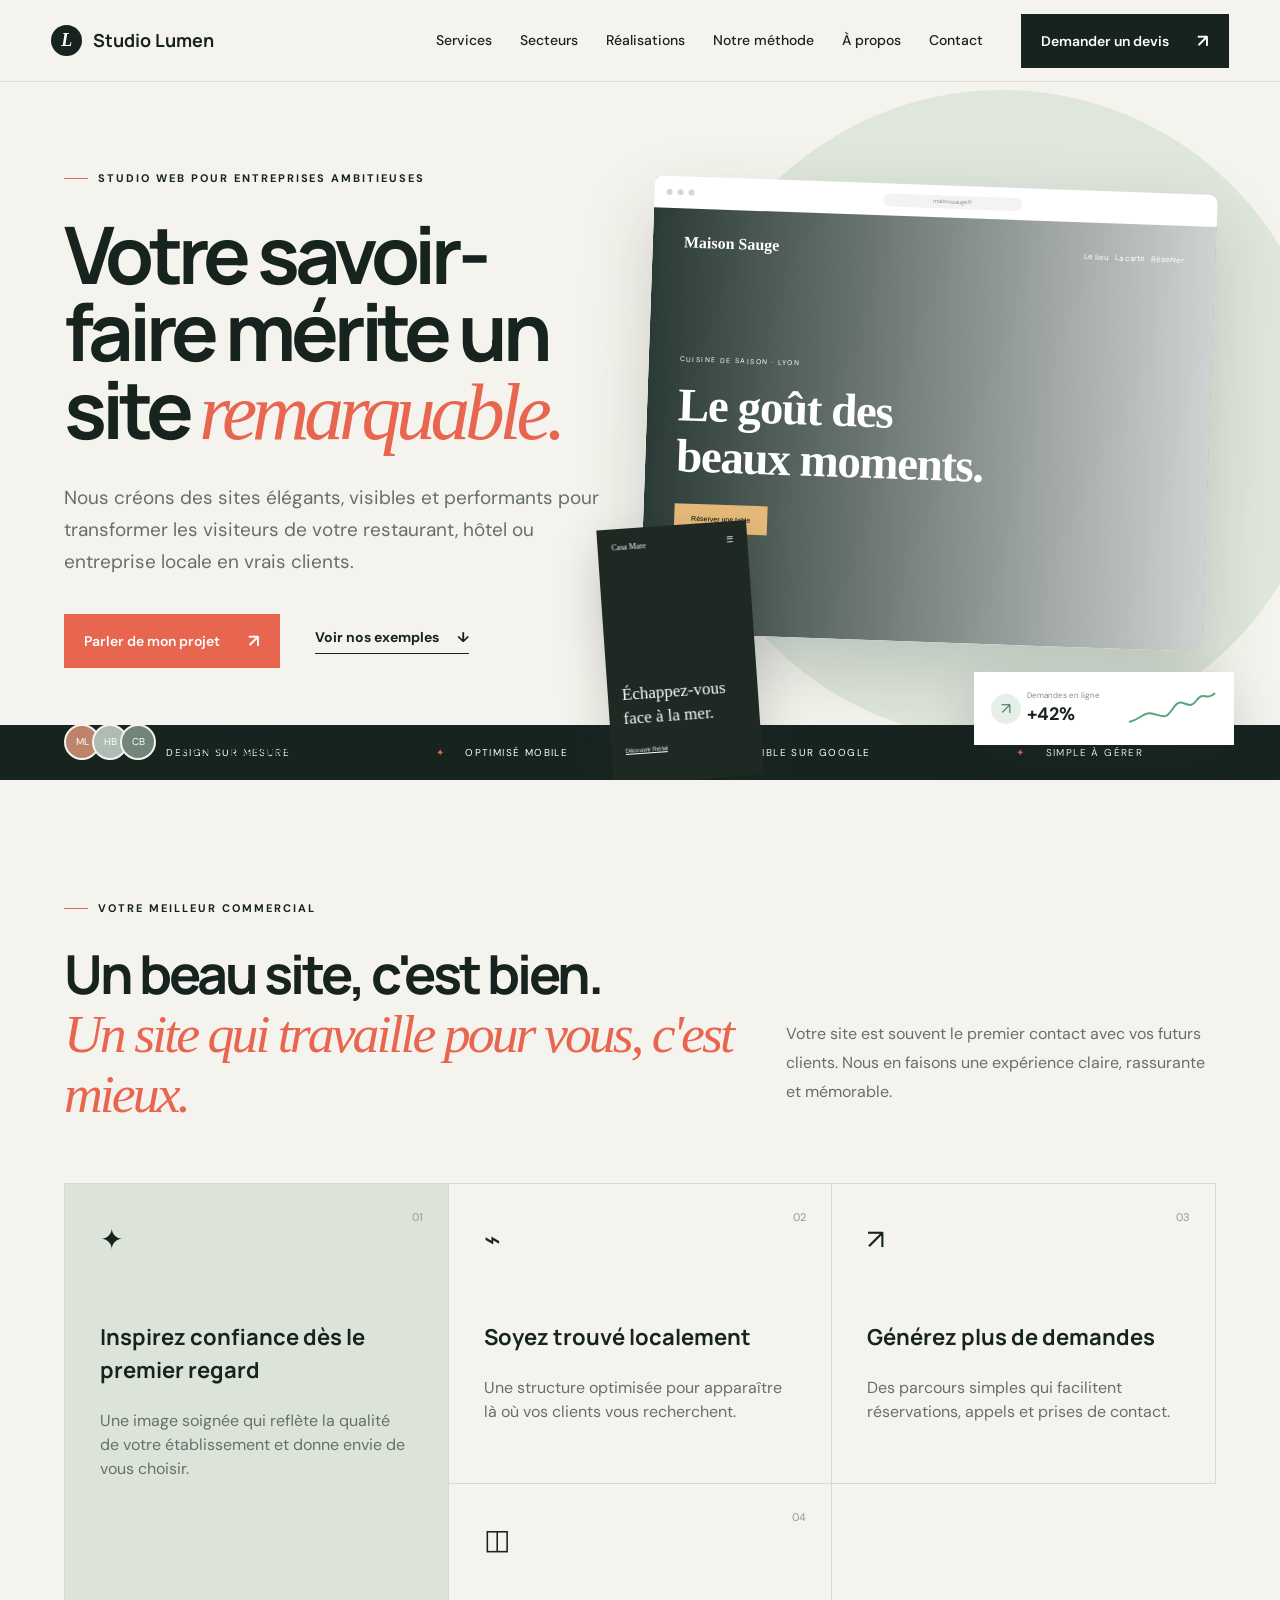
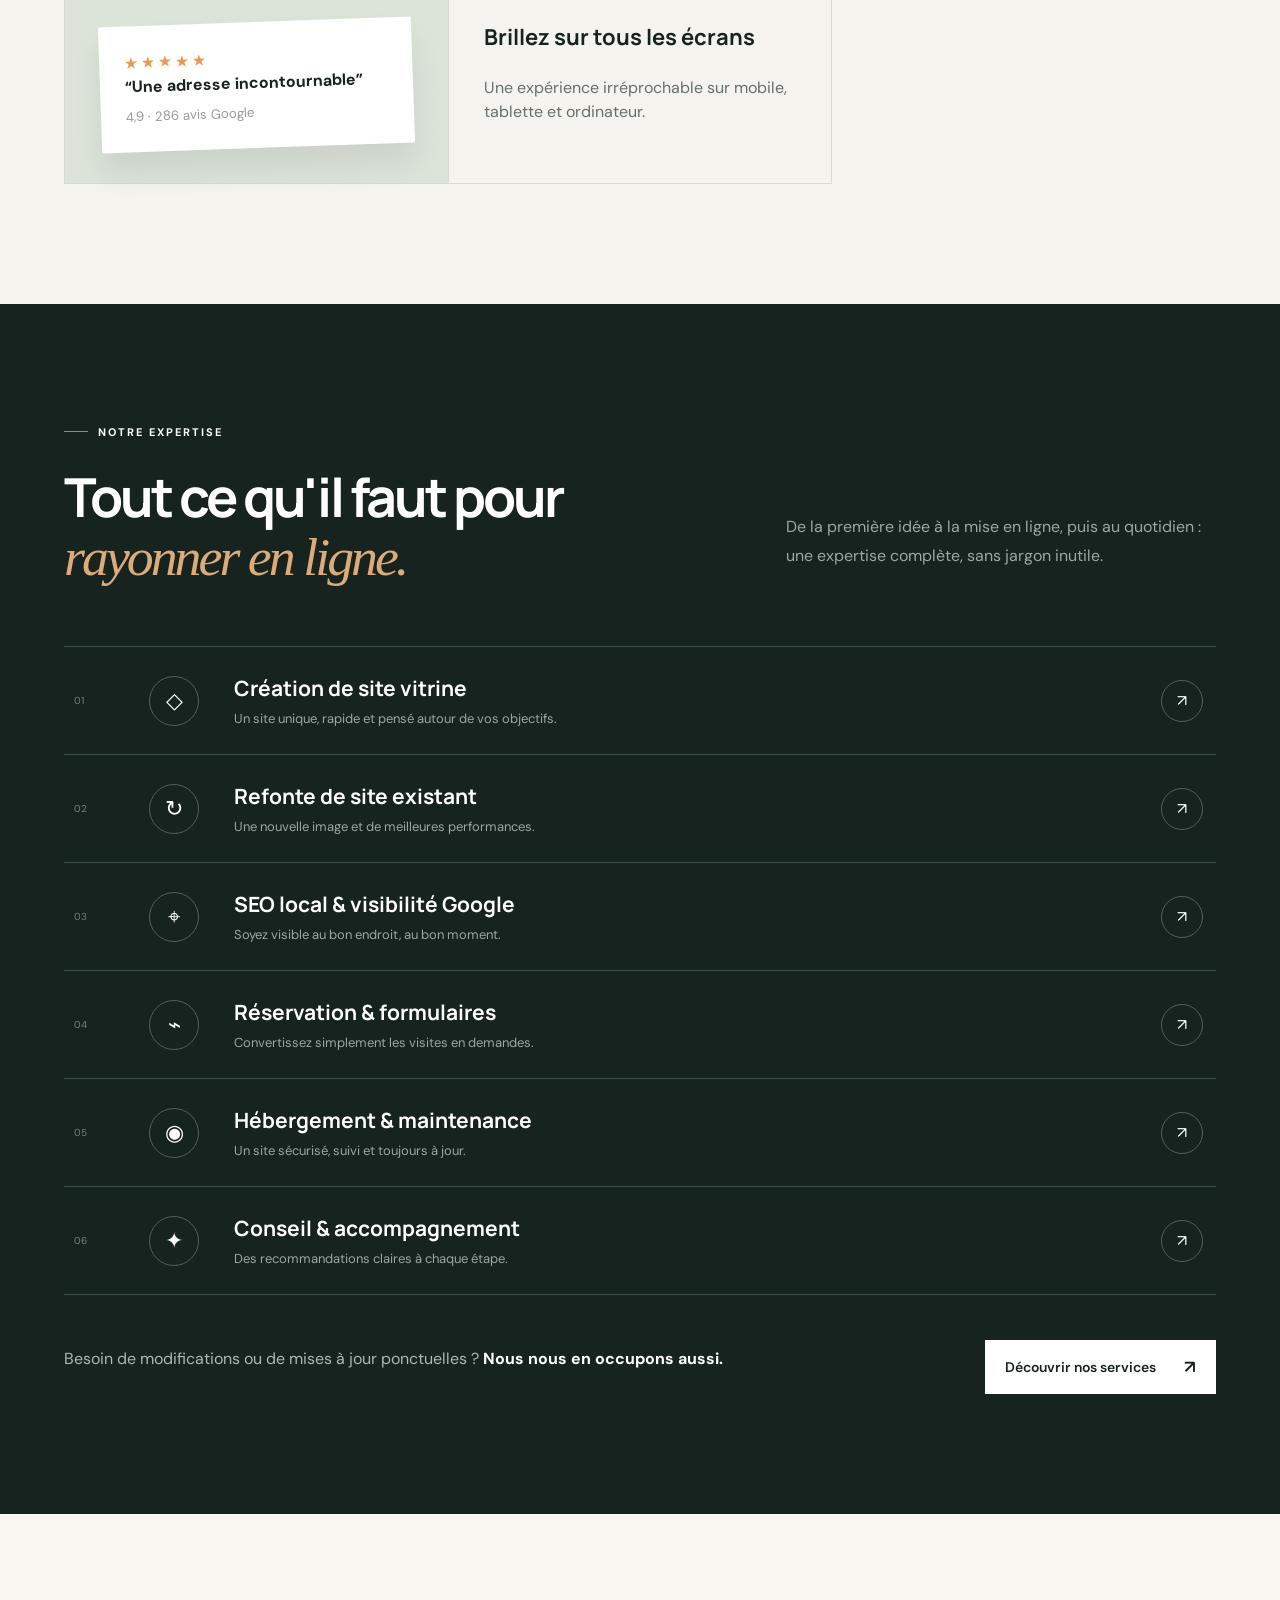
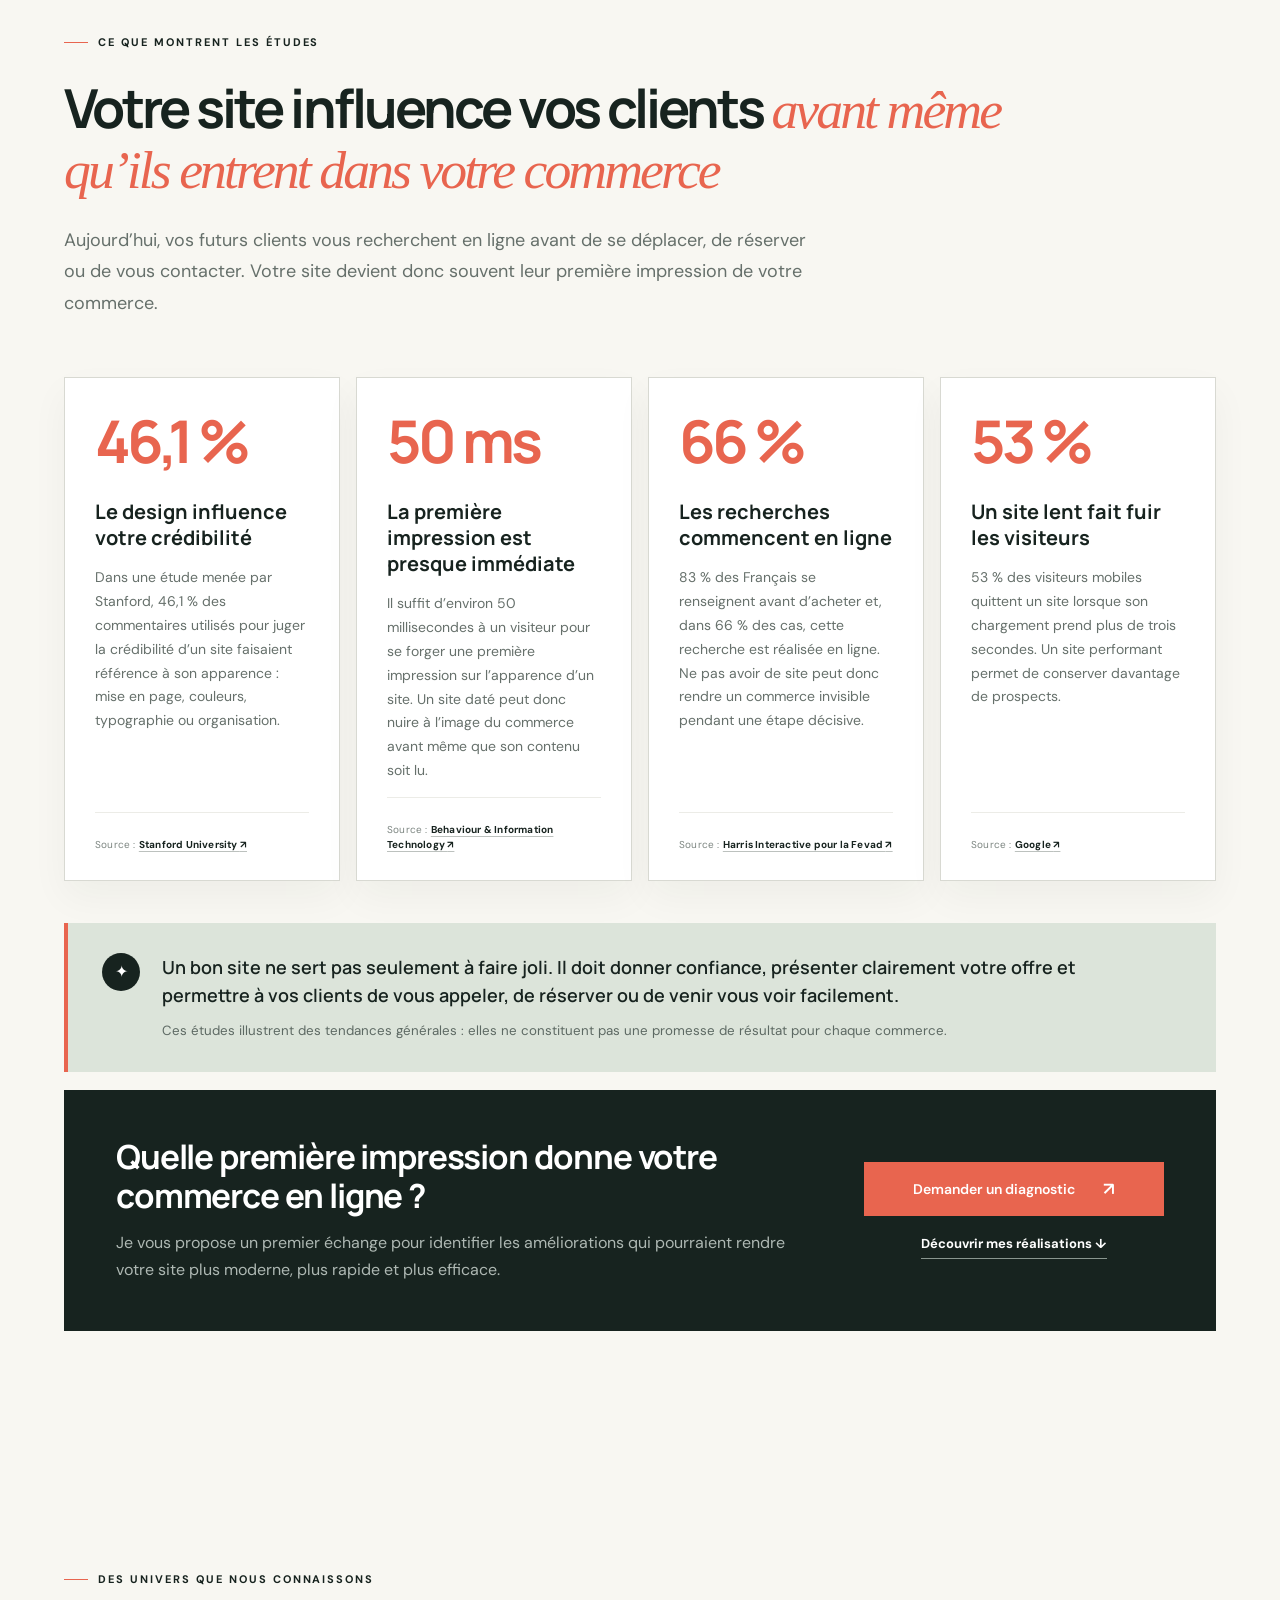
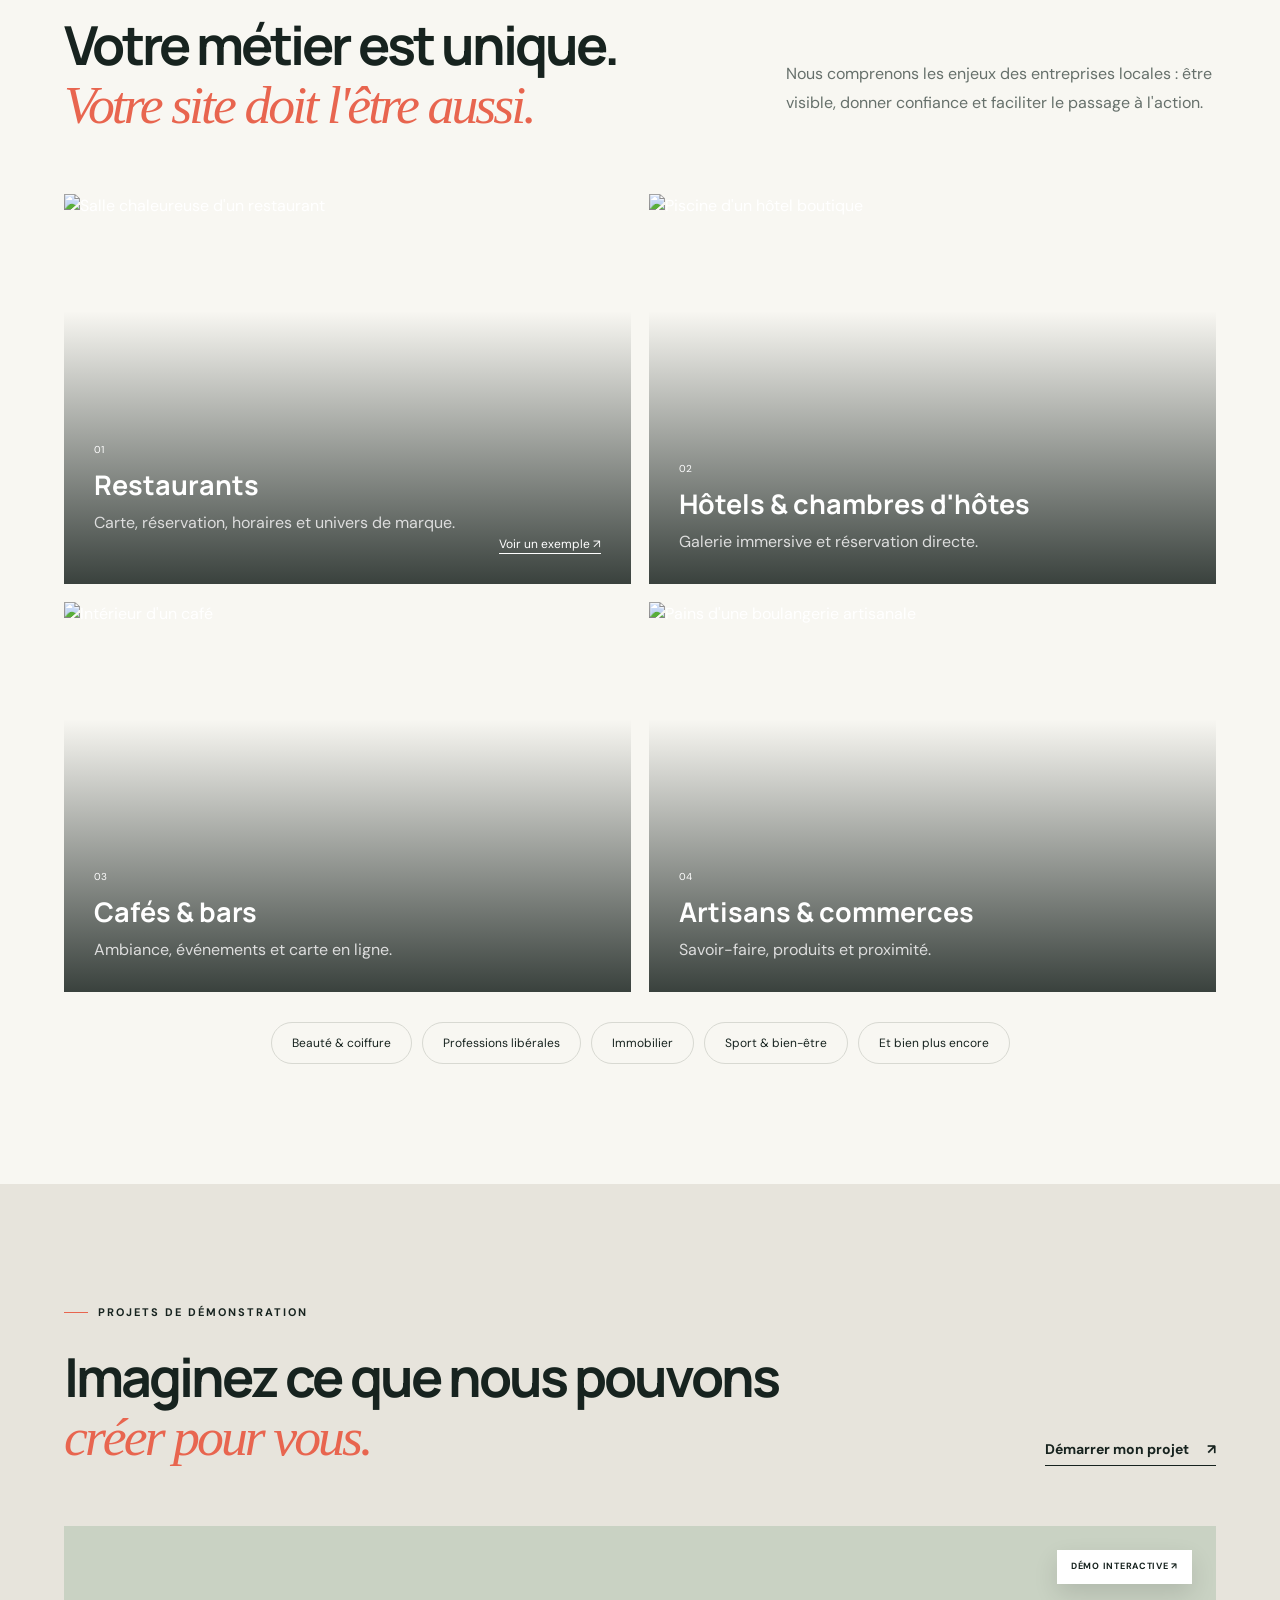
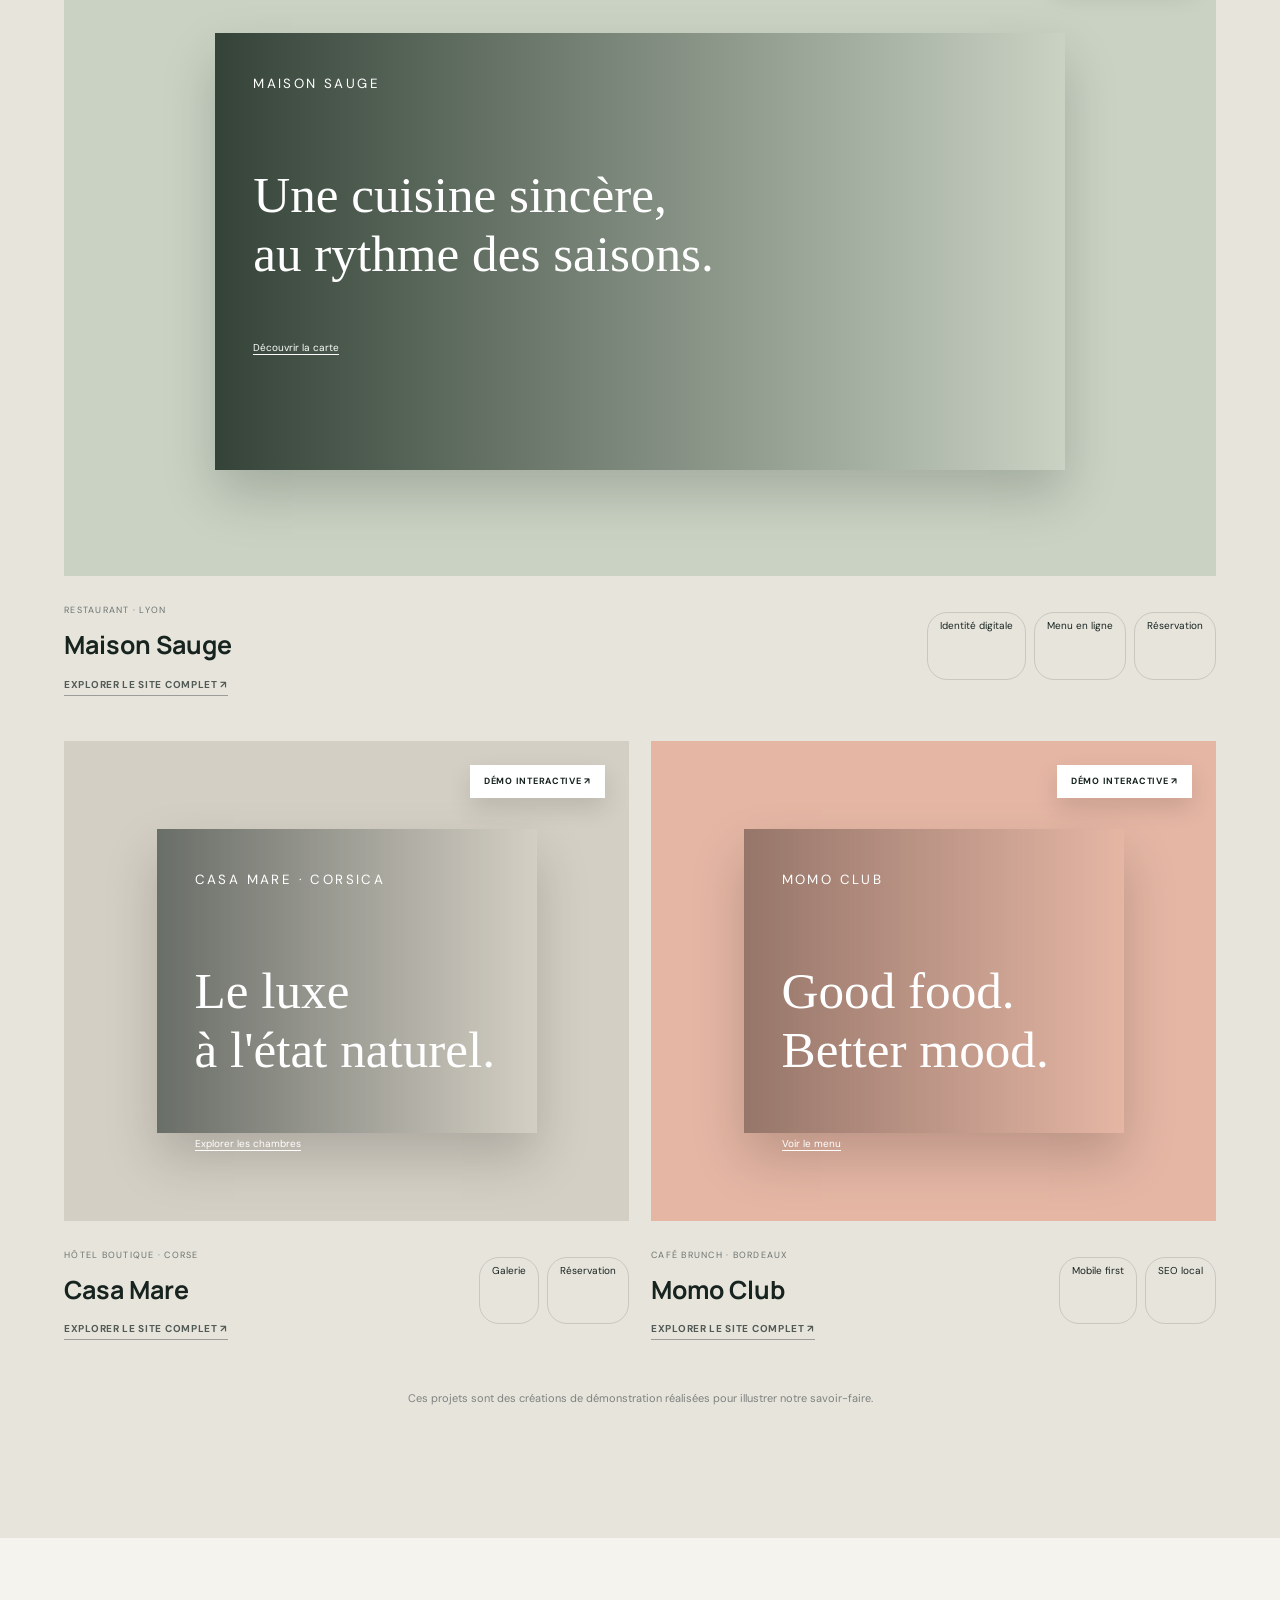
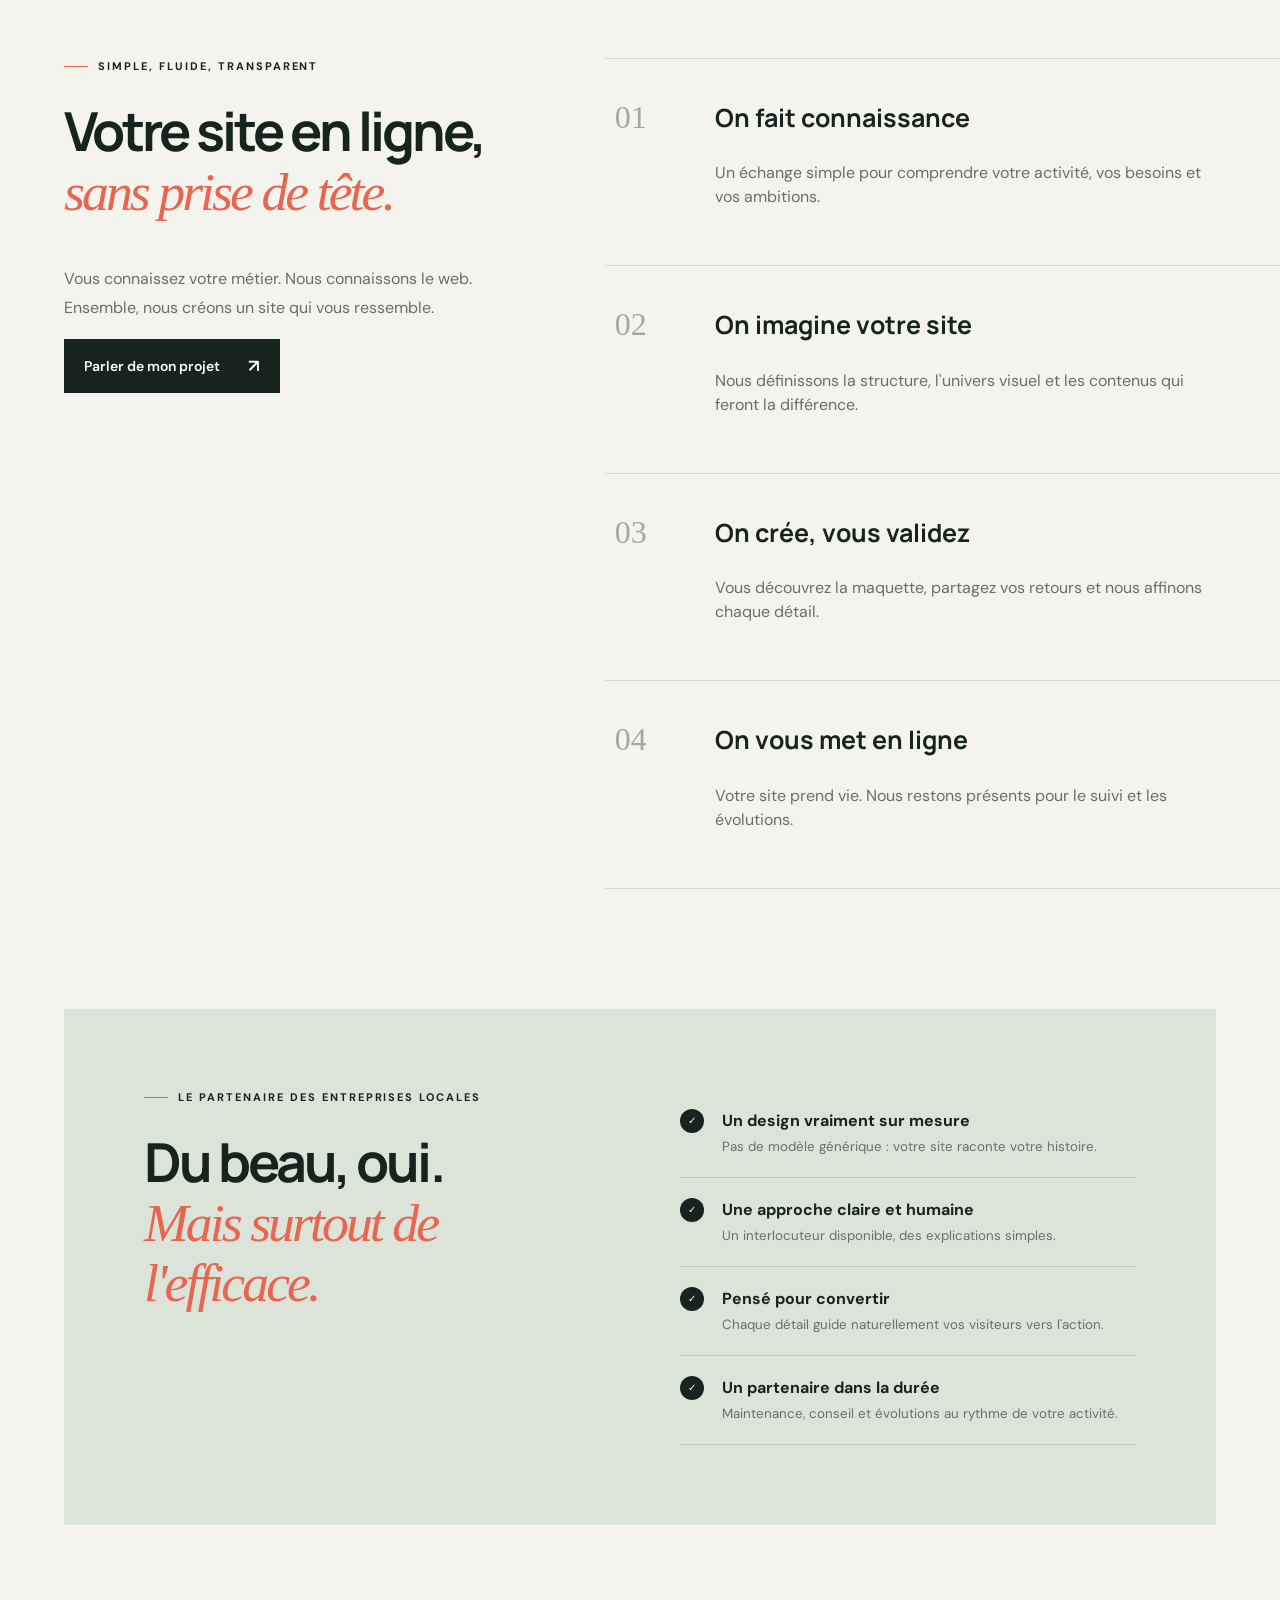
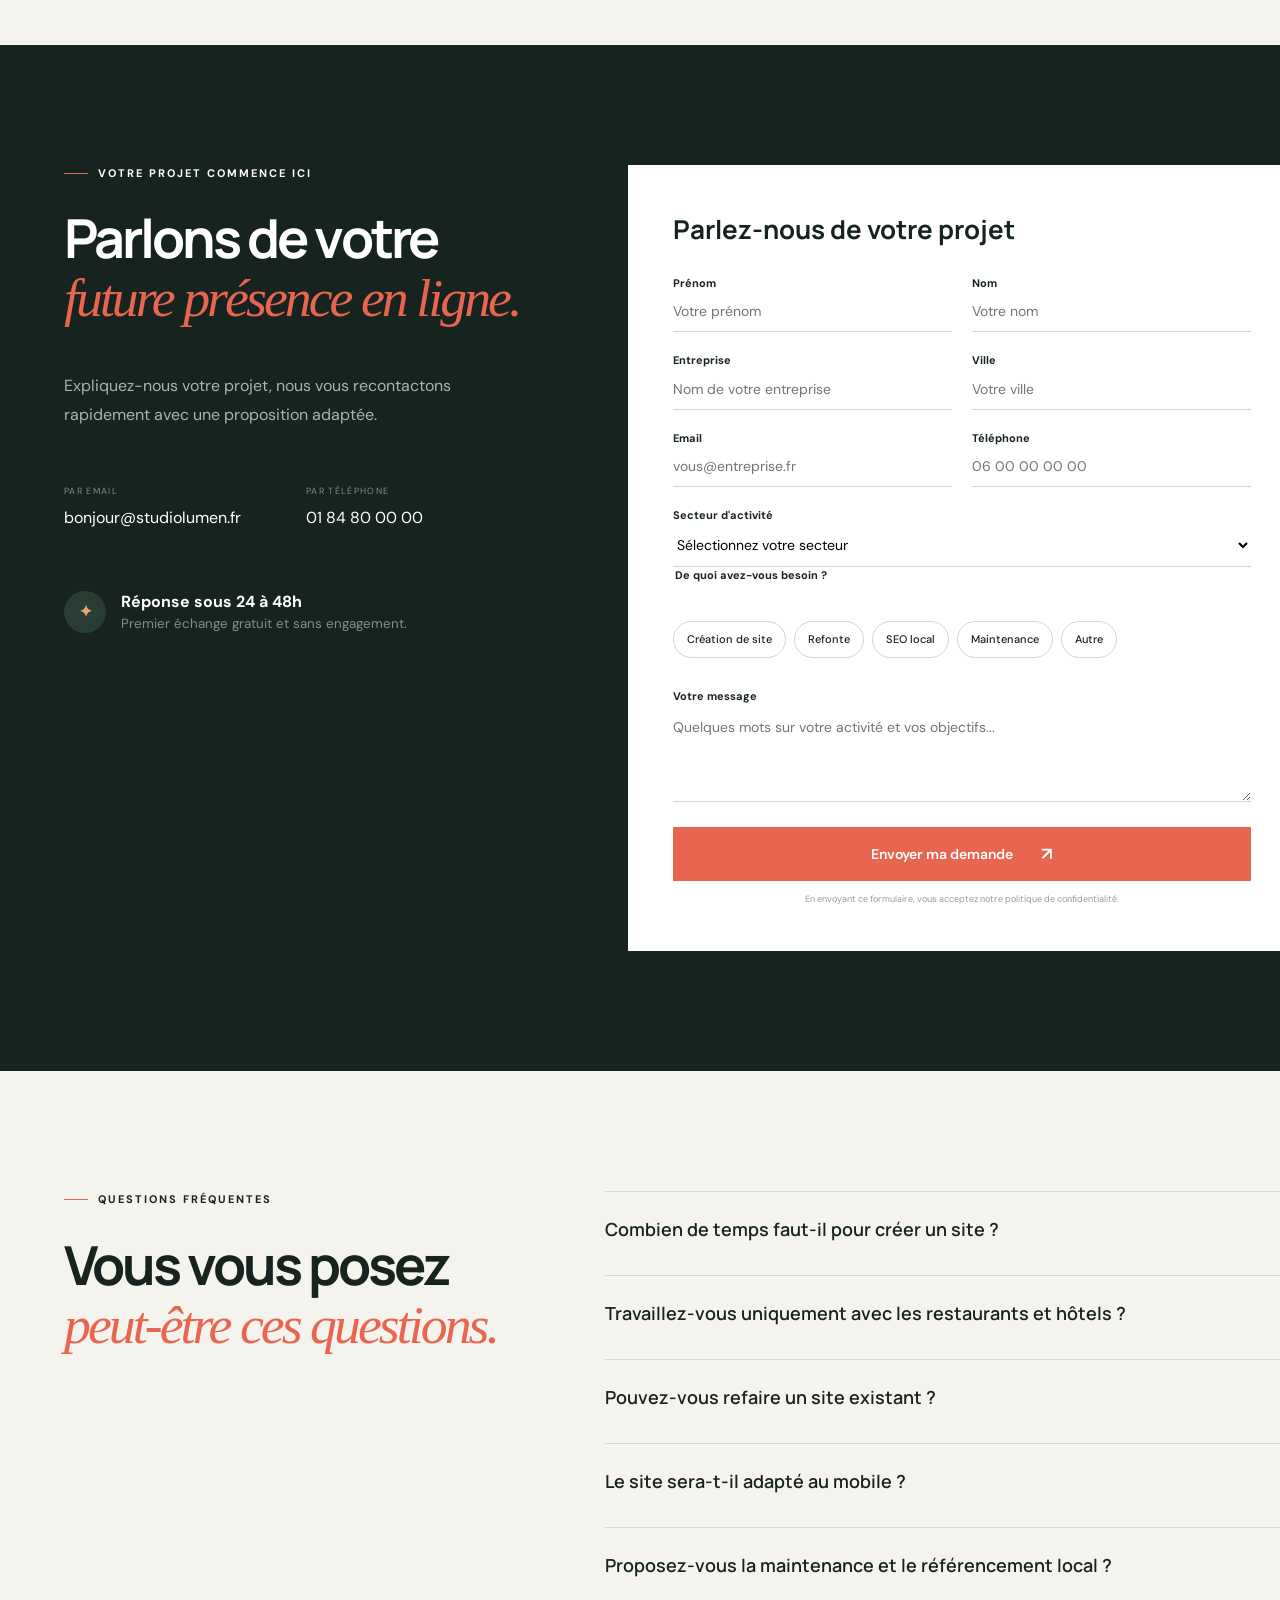
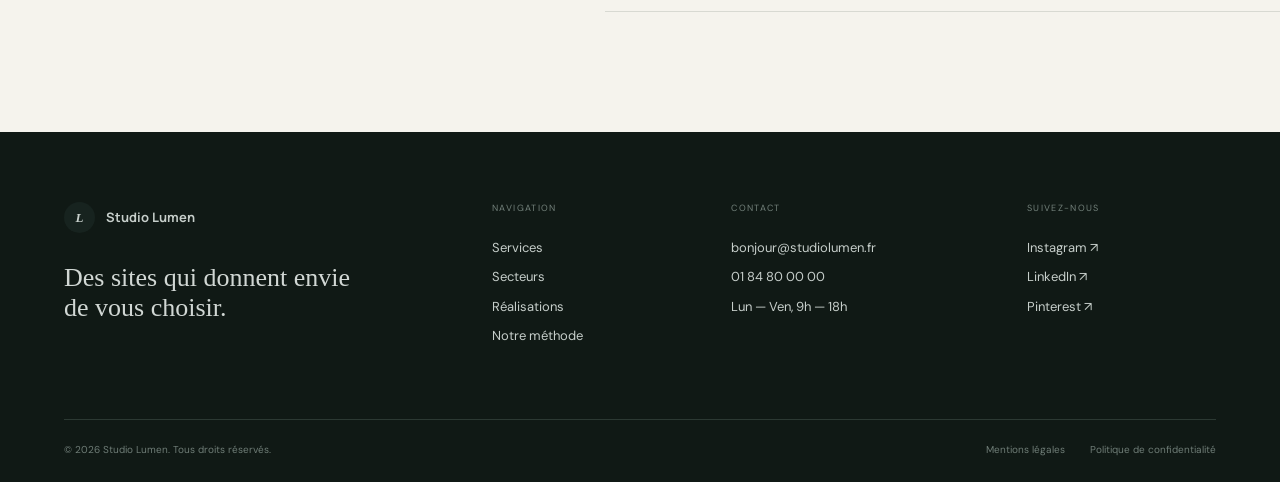
==== commit 210b8749: "Intègre trois démonstrations web abouties" ====
--- a/index.html
+++ b/index.html
@@ -138,9 +138,9 @@
     <section class="work section-pad" id="realisations">
       <div class="section-head"><div><div class="eyebrow"><span></span> Projets de démonstration</div><h2>Imaginez ce que nous pouvons<br><em>créer pour vous.</em></h2></div><a class="text-link" href="#contact">Démarrer mon projet <span>↗</span></a></div>
       <div class="projects">
-        <article class="project project-large"><div class="project-image sage"><div class="project-site"><small>MAISON SAUGE</small><h3>Une cuisine sincère,<br>au rythme des saisons.</h3><span>Découvrir la carte</span></div></div><div class="project-info"><div><small>RESTAURANT · LYON</small><h3>Maison Sauge</h3></div><ul><li>Identité digitale</li><li>Menu en ligne</li><li>Réservation</li></ul></div></article>
-        <article class="project"><div class="project-image casa"><div class="project-site"><small>CASA MARE · CORSICA</small><h3>Le luxe<br>à l'état naturel.</h3><span>Explorer les chambres</span></div></div><div class="project-info"><div><small>HÔTEL BOUTIQUE · CORSE</small><h3>Casa Mare</h3></div><ul><li>Galerie</li><li>Réservation</li></ul></div></article>
-        <article class="project"><div class="project-image momo"><div class="project-site"><small>MOMO CLUB</small><h3>Good food.<br>Better mood.</h3><span>Voir le menu</span></div></div><div class="project-info"><div><small>CAFÉ BRUNCH · BORDEAUX</small><h3>Momo Club</h3></div><ul><li>Mobile first</li><li>SEO local</li></ul></div></article>
+        <article class="project project-large"><a class="project-image sage" href="demos/maison-sauge.html" aria-label="Ouvrir la démonstration Maison Sauge"><span class="demo-chip">Démo interactive ↗</span><div class="project-site"><small>MAISON SAUGE</small><h3>Une cuisine sincère,<br>au rythme des saisons.</h3><span>Découvrir la carte</span></div></a><div class="project-info"><div><small>RESTAURANT · LYON</small><h3>Maison Sauge</h3><a class="project-link" href="demos/maison-sauge.html">Explorer le site complet ↗</a></div><ul><li>Identité digitale</li><li>Menu en ligne</li><li>Réservation</li></ul></div></article>
+        <article class="project"><a class="project-image casa" href="demos/casa-mare.html" aria-label="Ouvrir la démonstration Casa Mare"><span class="demo-chip">Démo interactive ↗</span><div class="project-site"><small>CASA MARE · CORSICA</small><h3>Le luxe<br>à l'état naturel.</h3><span>Explorer les chambres</span></div></a><div class="project-info"><div><small>HÔTEL BOUTIQUE · CORSE</small><h3>Casa Mare</h3><a class="project-link" href="demos/casa-mare.html">Explorer le site complet ↗</a></div><ul><li>Galerie</li><li>Réservation</li></ul></div></article>
+        <article class="project"><a class="project-image momo" href="demos/momo-club.html" aria-label="Ouvrir la démonstration Momo Club"><span class="demo-chip">Démo interactive ↗</span><div class="project-site"><small>MOMO CLUB</small><h3>Good food.<br>Better mood.</h3><span>Voir le menu</span></div></a><div class="project-info"><div><small>CAFÉ BRUNCH · BORDEAUX</small><h3>Momo Club</h3><a class="project-link" href="demos/momo-club.html">Explorer le site complet ↗</a></div><ul><li>Mobile first</li><li>SEO local</li></ul></div></article>
       </div>
       <p class="disclaimer">Ces projets sont des créations de démonstration réalisées pour illustrer notre savoir-faire.</p>
     </section>
@@ -182,3 +182,4 @@
   <script src="script.js"></script>
 </body>
 </html>
+
--- a/styles.css
+++ b/styles.css
@@ -4,3 +4,6 @@
 @media(max-width:1000px){.nav-links{display:none}.nav-cta{margin-left:auto}.hero{grid-template-columns:1fr;padding-top:145px}.hero-copy{max-width:800px}.hero-visual{min-height:590px;margin-top:30px}.benefit-grid{grid-template-columns:1fr 1fr}.method,.faq,.contact{grid-template-columns:1fr}.method-intro{position:static}.contact{gap:45px}.why-card{grid-template-columns:1fr}.footer-top{grid-template-columns:2fr 1fr 1fr}.footer-top>div:last-child{display:none}}
 @media(max-width:700px){.evidence-grid{grid-template-columns:1fr}.evidence-heading>p{font-size:16px}.evidence-card{min-height:0;padding:28px 24px}.evidence-card:nth-child(n){transition-delay:0s}.evidence-number{font-size:3.5rem;margin-bottom:22px}.evidence-conclusion{padding:25px 22px;gap:15px}.evidence-conclusion p{font-size:16px}.evidence-cta{padding:35px 24px}.evidence-actions{max-width:none}.evidence-secondary{align-self:flex-start}.service-list article{grid-template-columns:34px 44px minmax(0,1fr) 36px;gap:10px;padding:22px 0}.service-list article:hover{padding-left:0}.service-icon{width:42px;height:42px}.service-list h3{font-size:18px}.section-pad{padding:80px 20px}.nav-wrap{height:70px;padding:0 20px}.nav-cta{display:none}.menu-toggle{display:block;margin-left:auto;border:0;background:none}.menu-toggle span{display:block;width:24px;height:1px;background:var(--ink);margin:6px}.nav-links.open{display:flex;position:absolute;top:70px;left:0;right:0;background:var(--cream);padding:25px;flex-direction:column;border-bottom:1px solid var(--line)}h1{font-size:3.45rem}.hero{padding:125px 20px 0;display:block}.hero-copy>p{font-size:16px}.hero-actions{align-items:flex-start;flex-direction:column;gap:22px}.hero-visual{min-height:480px;margin-top:50px}.main-browser{width:105%;left:0}.mock-restaurant{height:330px}.mock-content{margin-top:65px}.mock-content h2{font-size:34px}.mobile-card{display:none}.stat-card{bottom:55px;right:-10px}.hero-bottom{position:relative;margin:0 -20px;display:grid;grid-template-columns:1fr 1fr;gap:15px;padding:18px 20px}.hero-bottom span{font-size:8px}.hero-bottom span:before{margin-right:7px}.section-head{display:block}.section-head>p{margin-top:25px}.benefit-grid{grid-template-columns:1fr}.benefit.featured{min-height:520px}.sector-grid,.projects{grid-template-columns:1fr}.sector{min-height:340px}.project-large{grid-column:auto}.project-large .project-image,.project-image{height:420px;padding:20px}.project-site{width:100%;height:85%;padding:24px}.project-info{display:block}.project-info ul{padding:0}.method{gap:45px}.why-card{padding:45px 25px;gap:25px}.contact{padding-top:80px}.contact-meta{grid-template-columns:1fr;gap:20px}.quote-form{padding:28px 20px;margin:0}.form-grid{grid-template-columns:1fr}.full{grid-column:auto}.faq{gap:30px}.footer-top{grid-template-columns:1fr 1fr}.footer-top>div:first-child{grid-column:1/-1}.footer-bottom{display:block}.footer-bottom>span{display:block;margin-top:10px}.footer-bottom a{margin:0 20px 0 0}}
 @media(prefers-reduced-motion:reduce){html{scroll-behavior:auto}.reveal{opacity:1;transform:none;transition:none}}
+.project-image{position:relative;transition:transform .45s ease,box-shadow .45s ease}.project-image:hover{transform:translateY(-6px);box-shadow:0 24px 55px rgba(24,35,30,.16)}.project-image .project-site{transition:transform .55s ease,box-shadow .55s ease}.project-image:hover .project-site{transform:scale(1.015);box-shadow:0 30px 65px rgba(0,0,0,.24)}.demo-chip{position:absolute;z-index:3;top:24px;right:24px;padding:10px 14px;background:white;color:var(--ink);font-size:9px;font-weight:700;letter-spacing:.08em;text-transform:uppercase;box-shadow:0 10px 25px rgba(0,0,0,.12)}.project-link{display:inline-block;margin-top:7px;padding-bottom:3px;border-bottom:1px solid #9c9d98;color:#525a56;font-size:10px;font-weight:700;letter-spacing:.07em;text-transform:uppercase}.project-link:hover{color:var(--coral);border-color:var(--coral)}
+@media(max-width:700px){.demo-chip{top:12px;right:12px}.project-image:hover{transform:none}.project-info h3{margin-bottom:8px}}
+
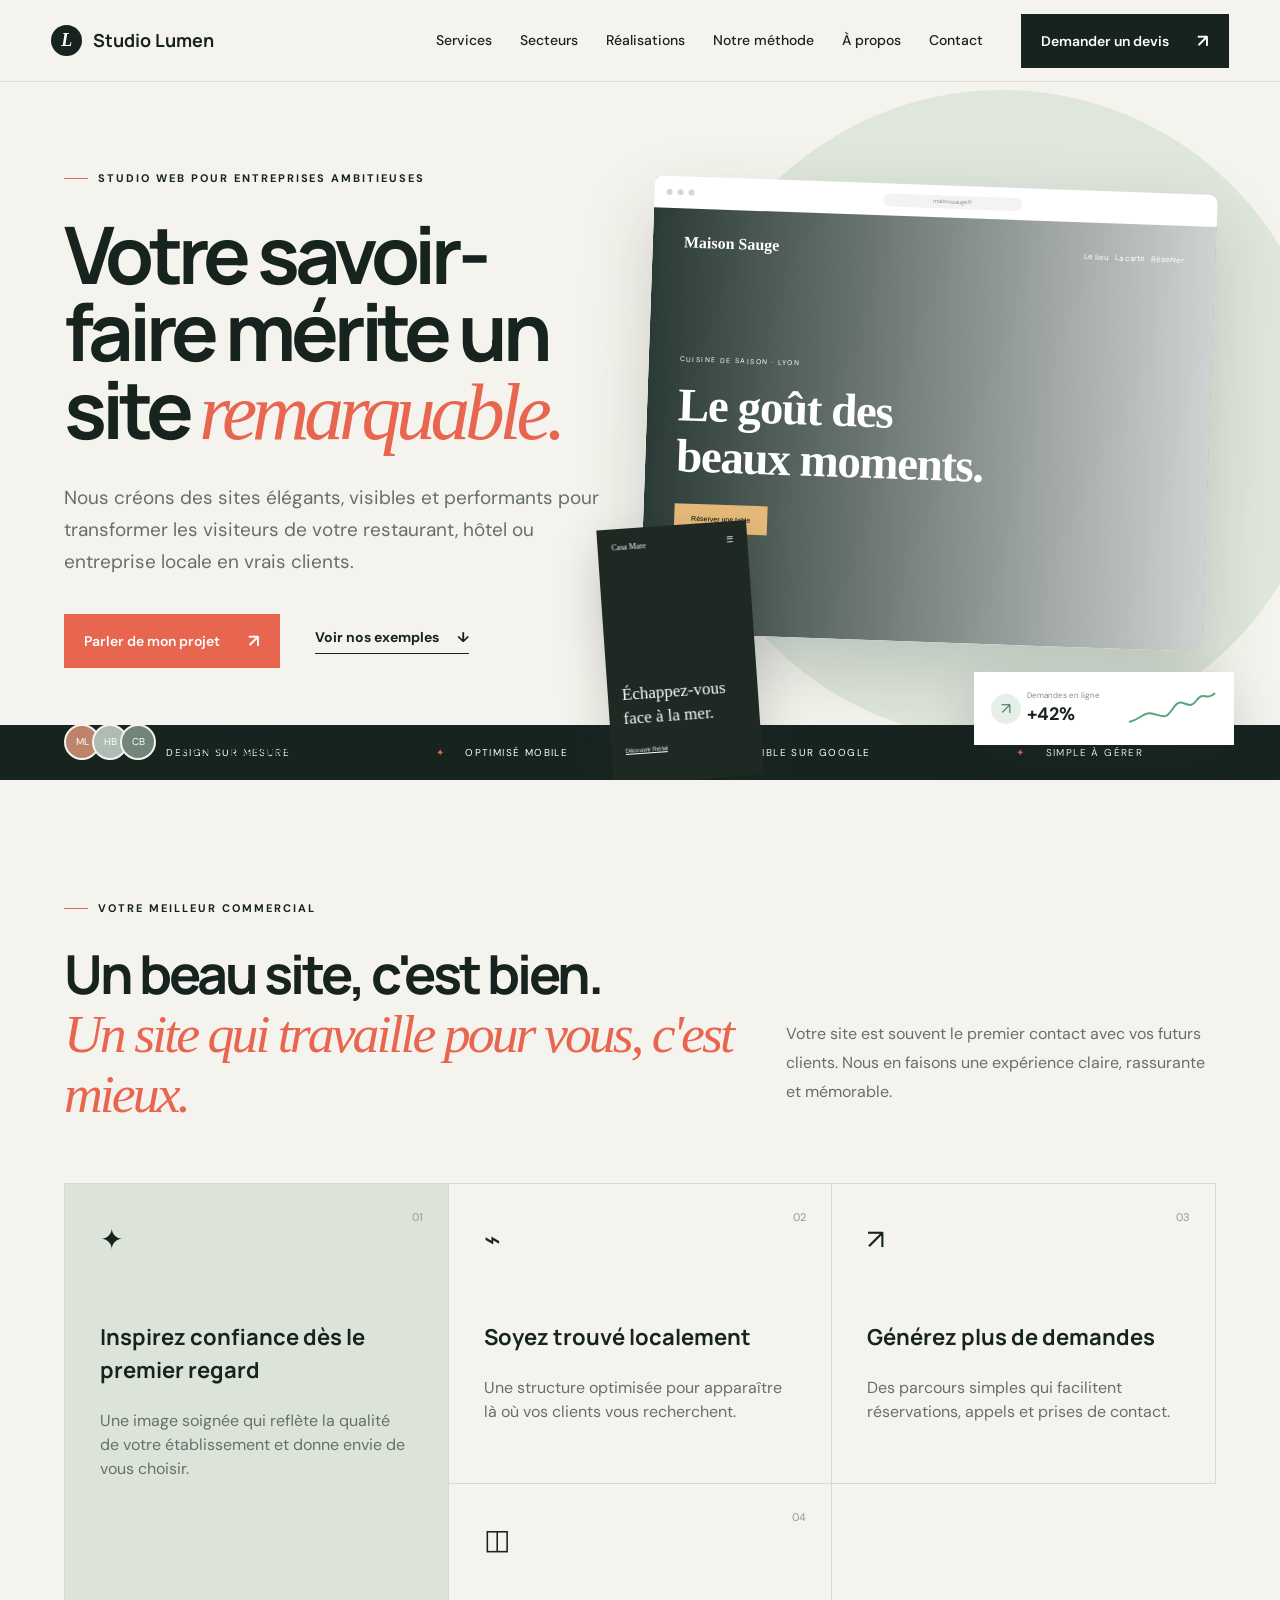
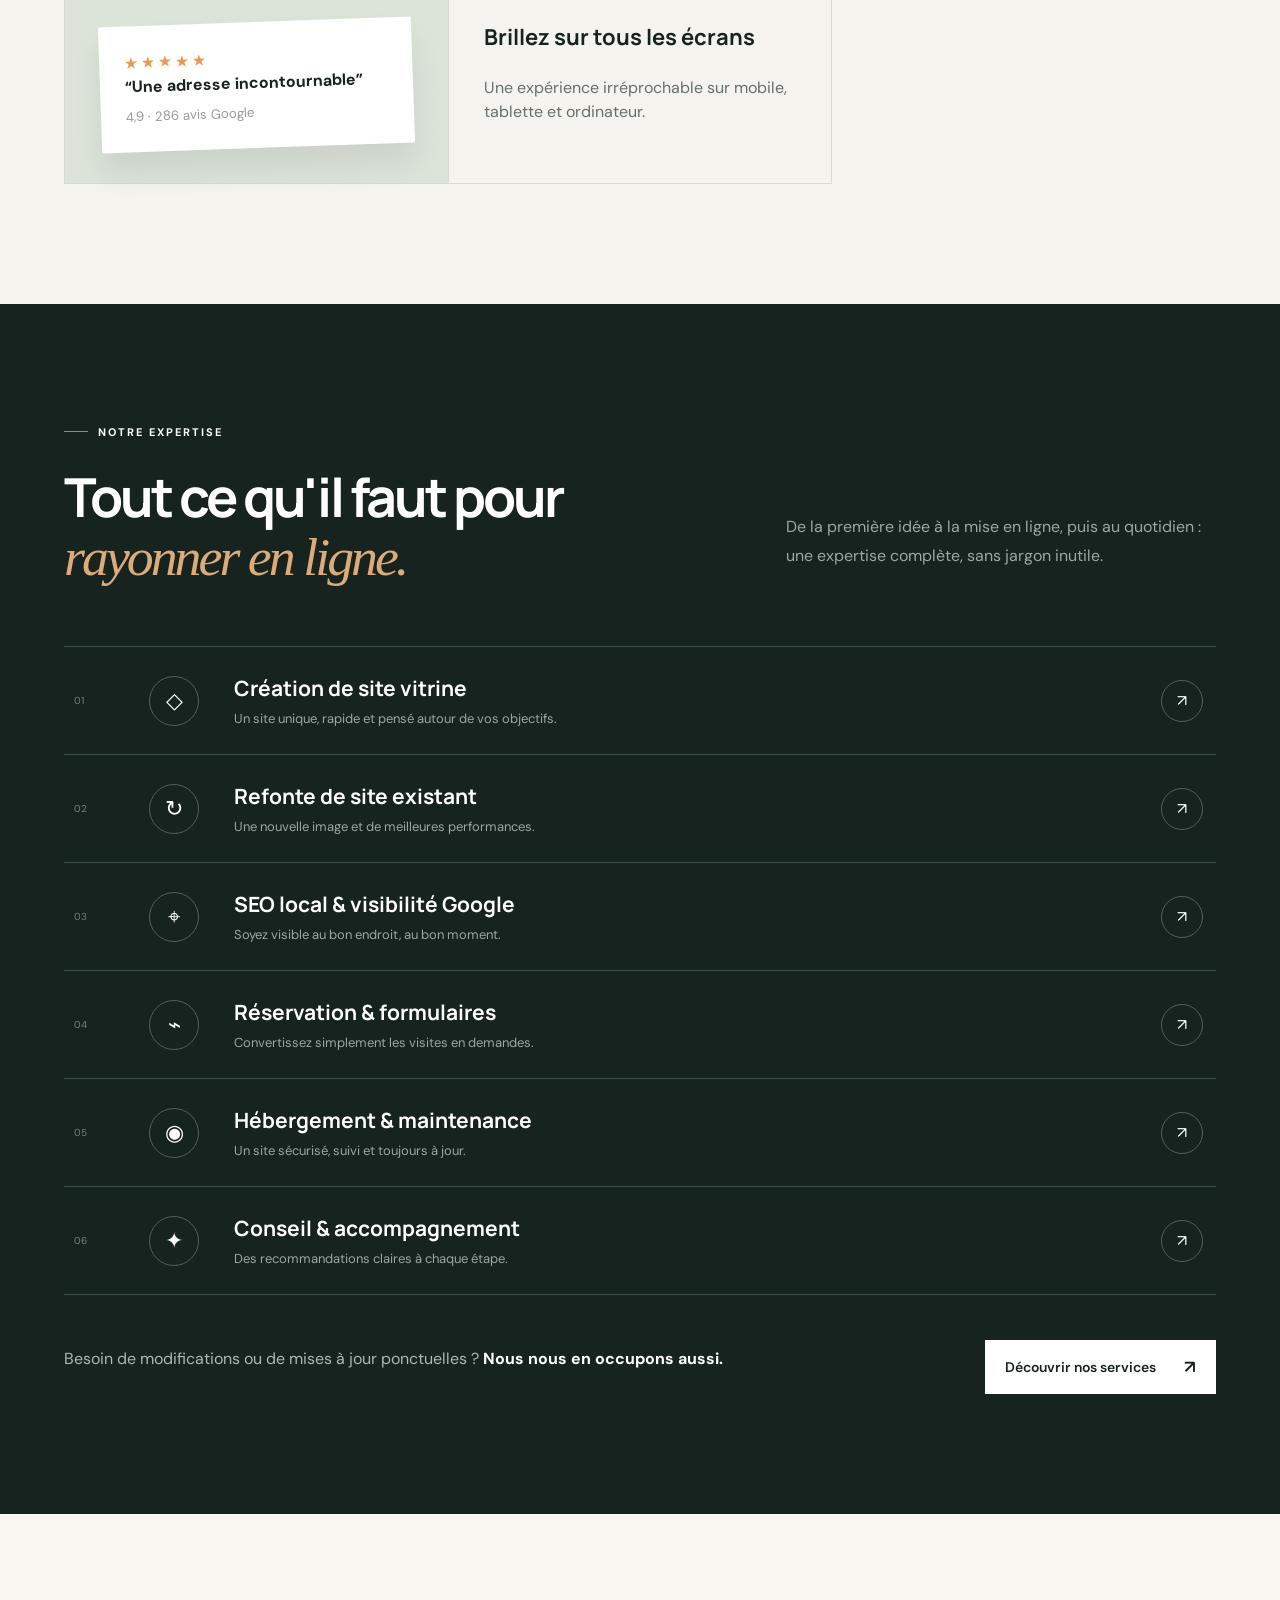
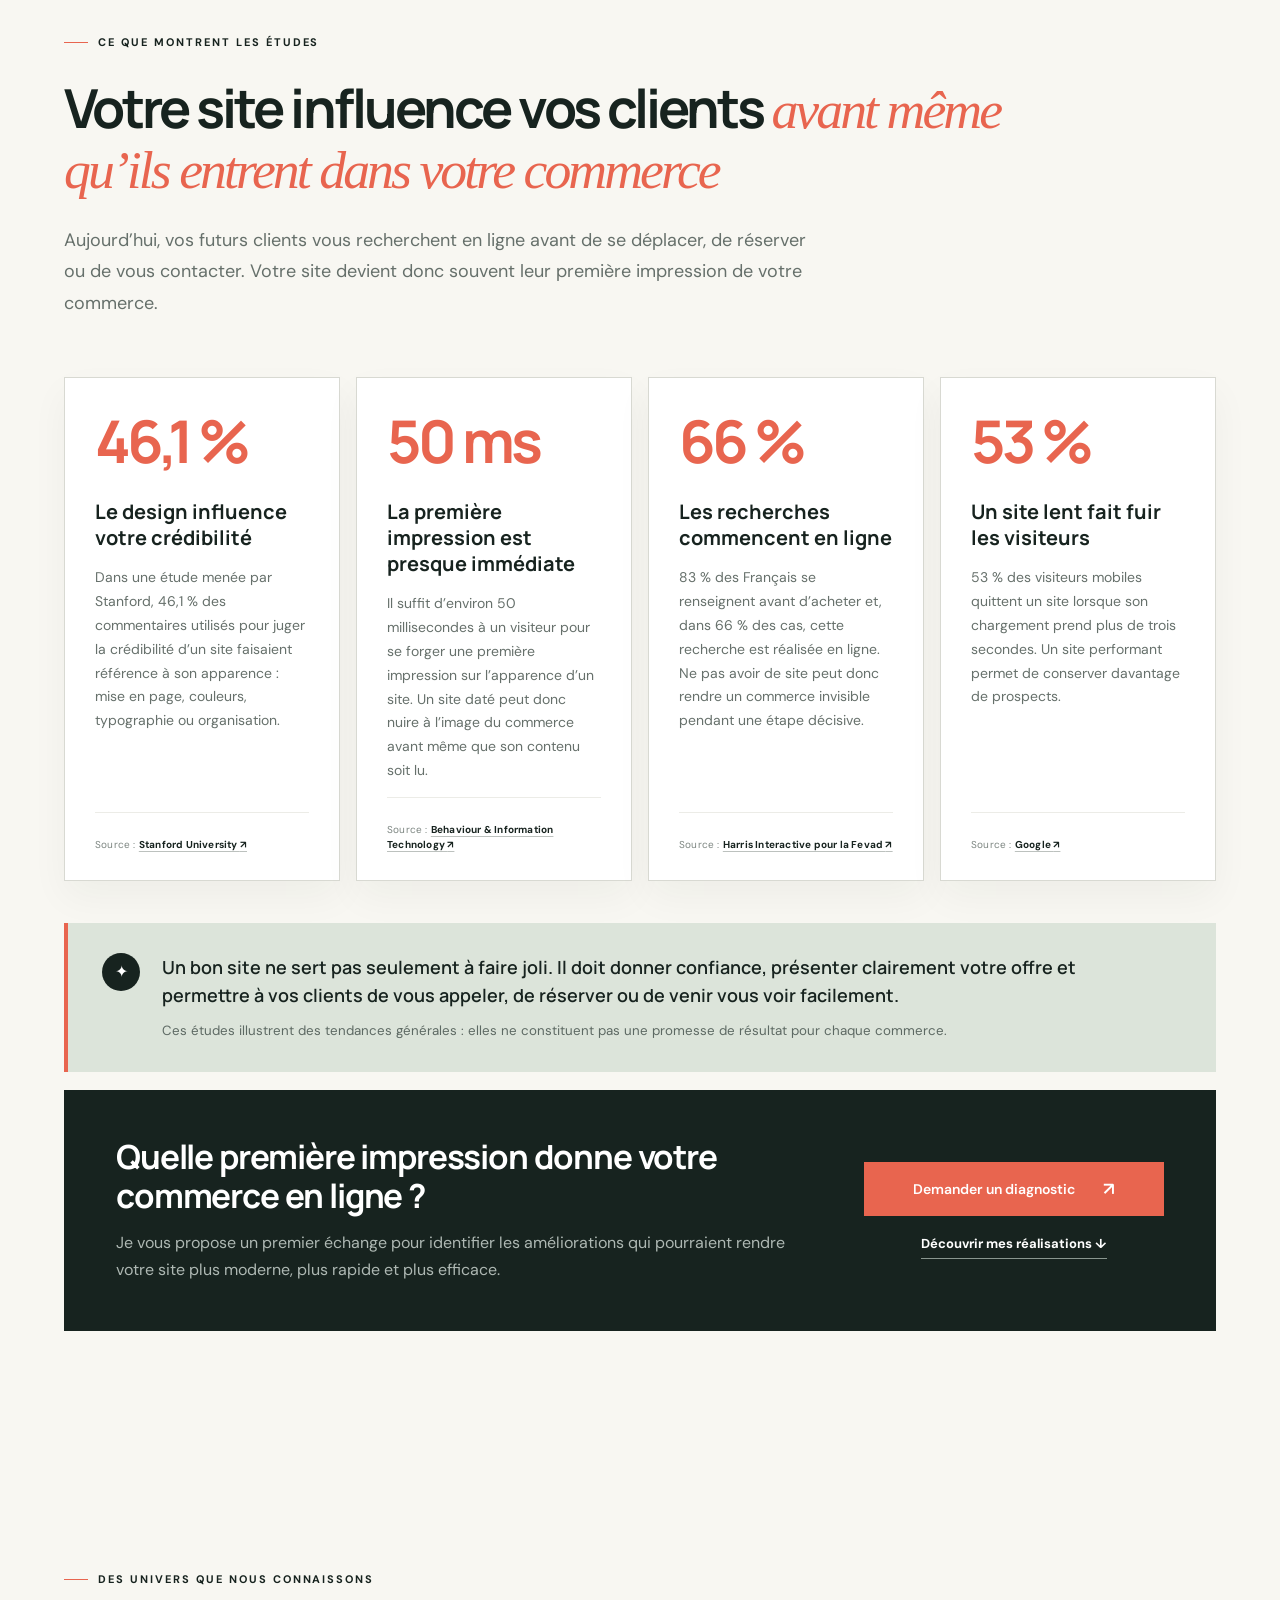
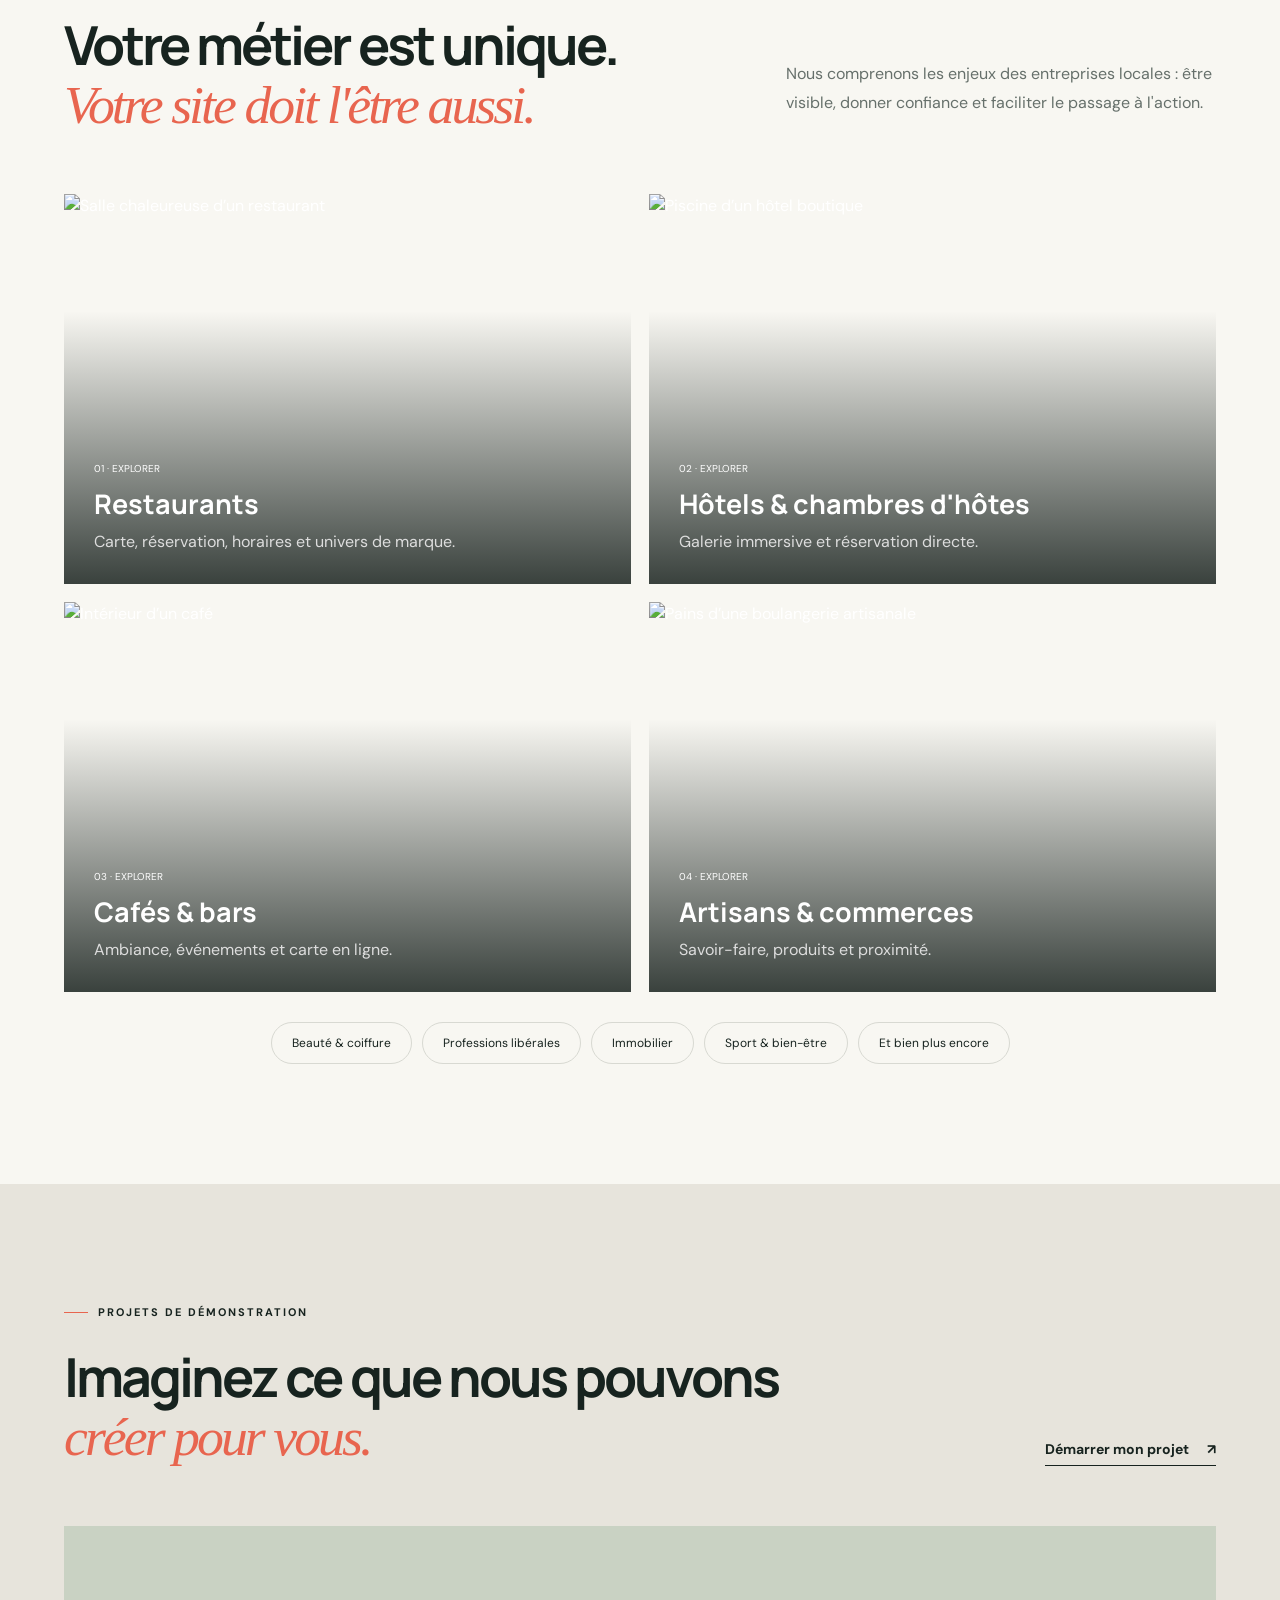
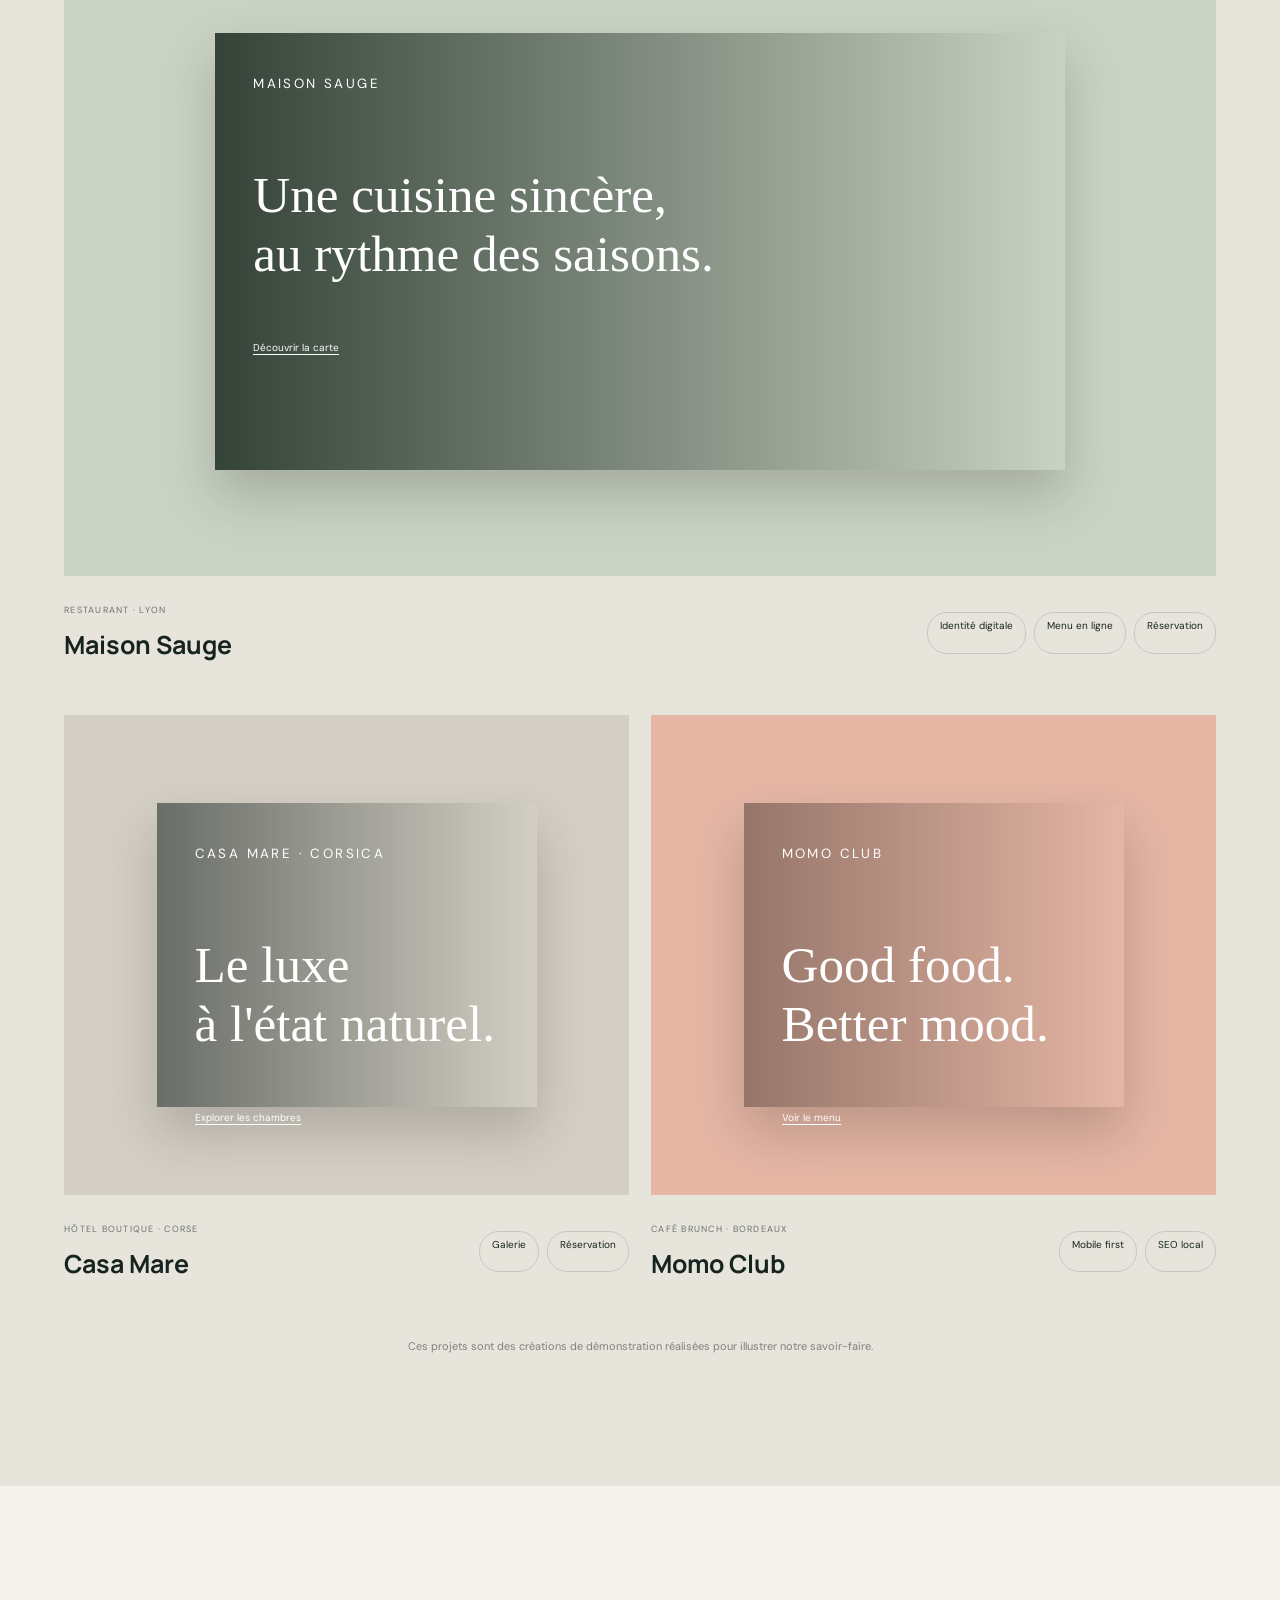
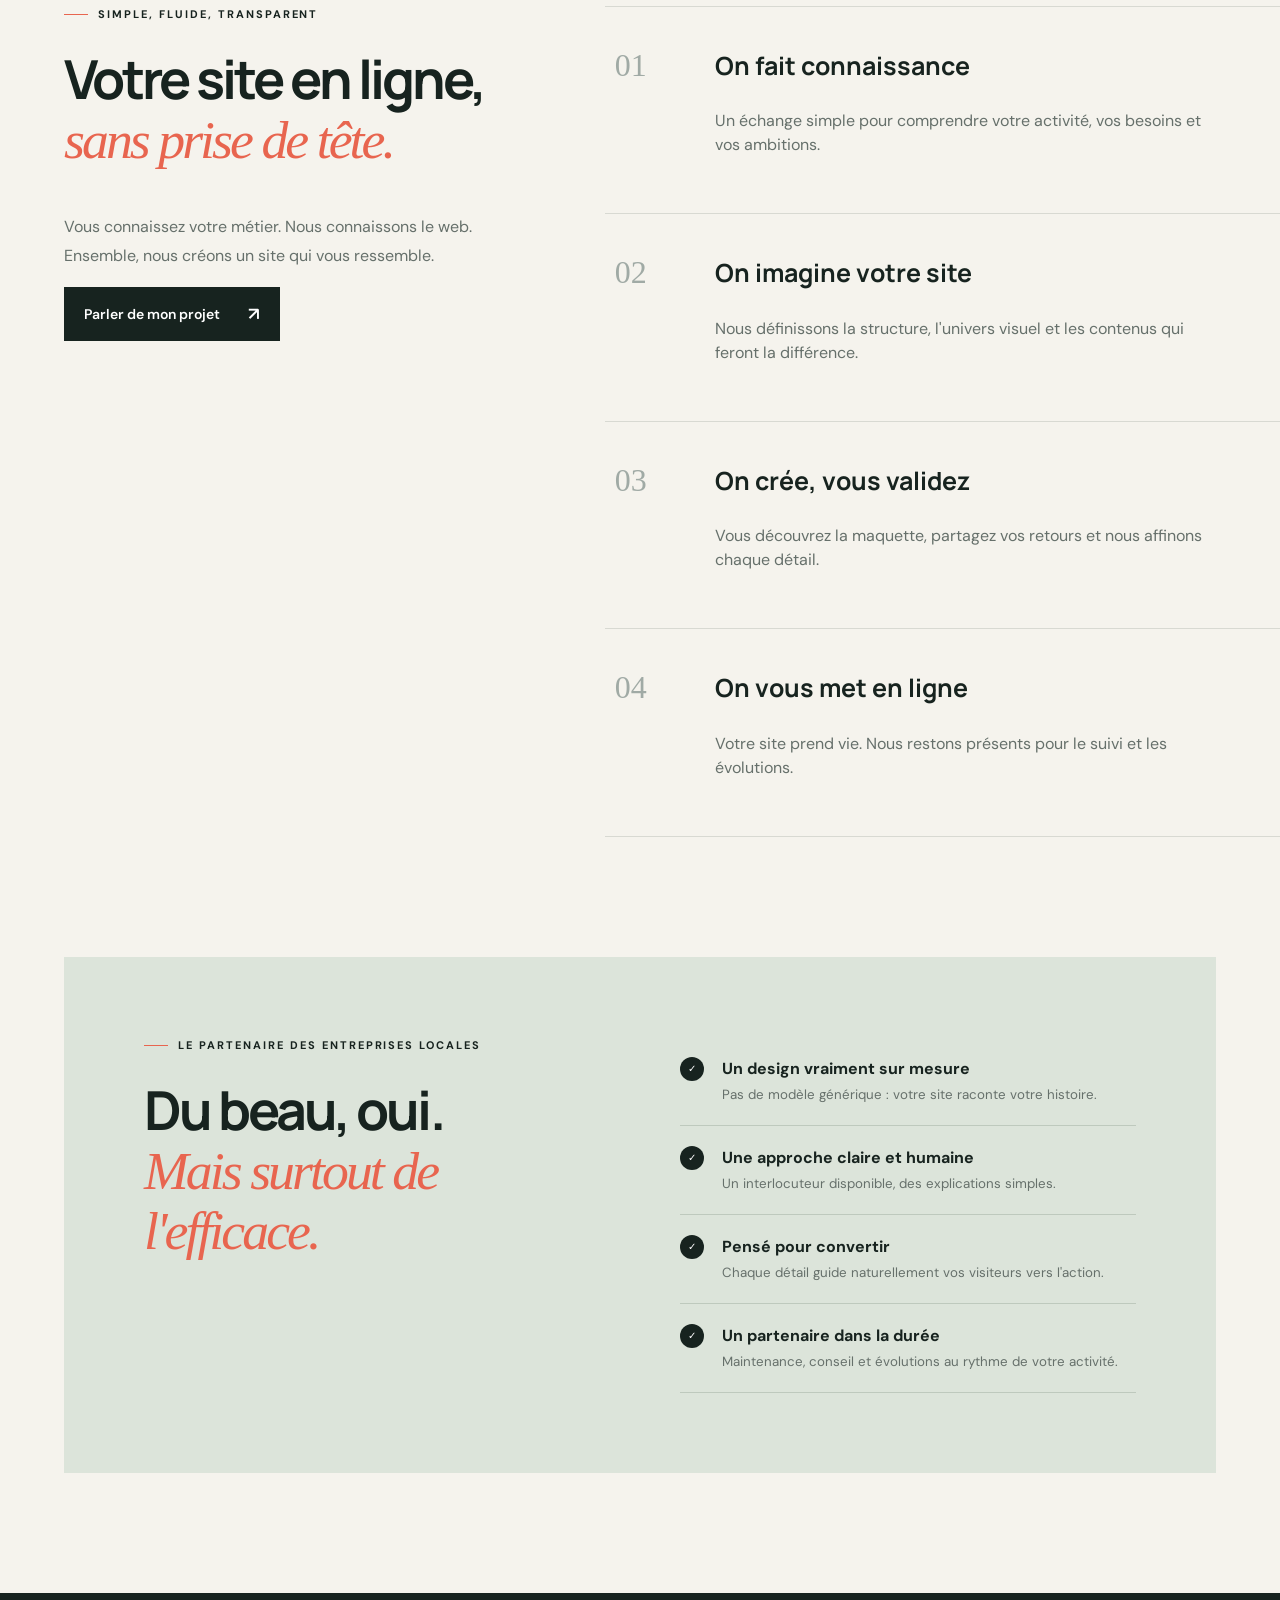
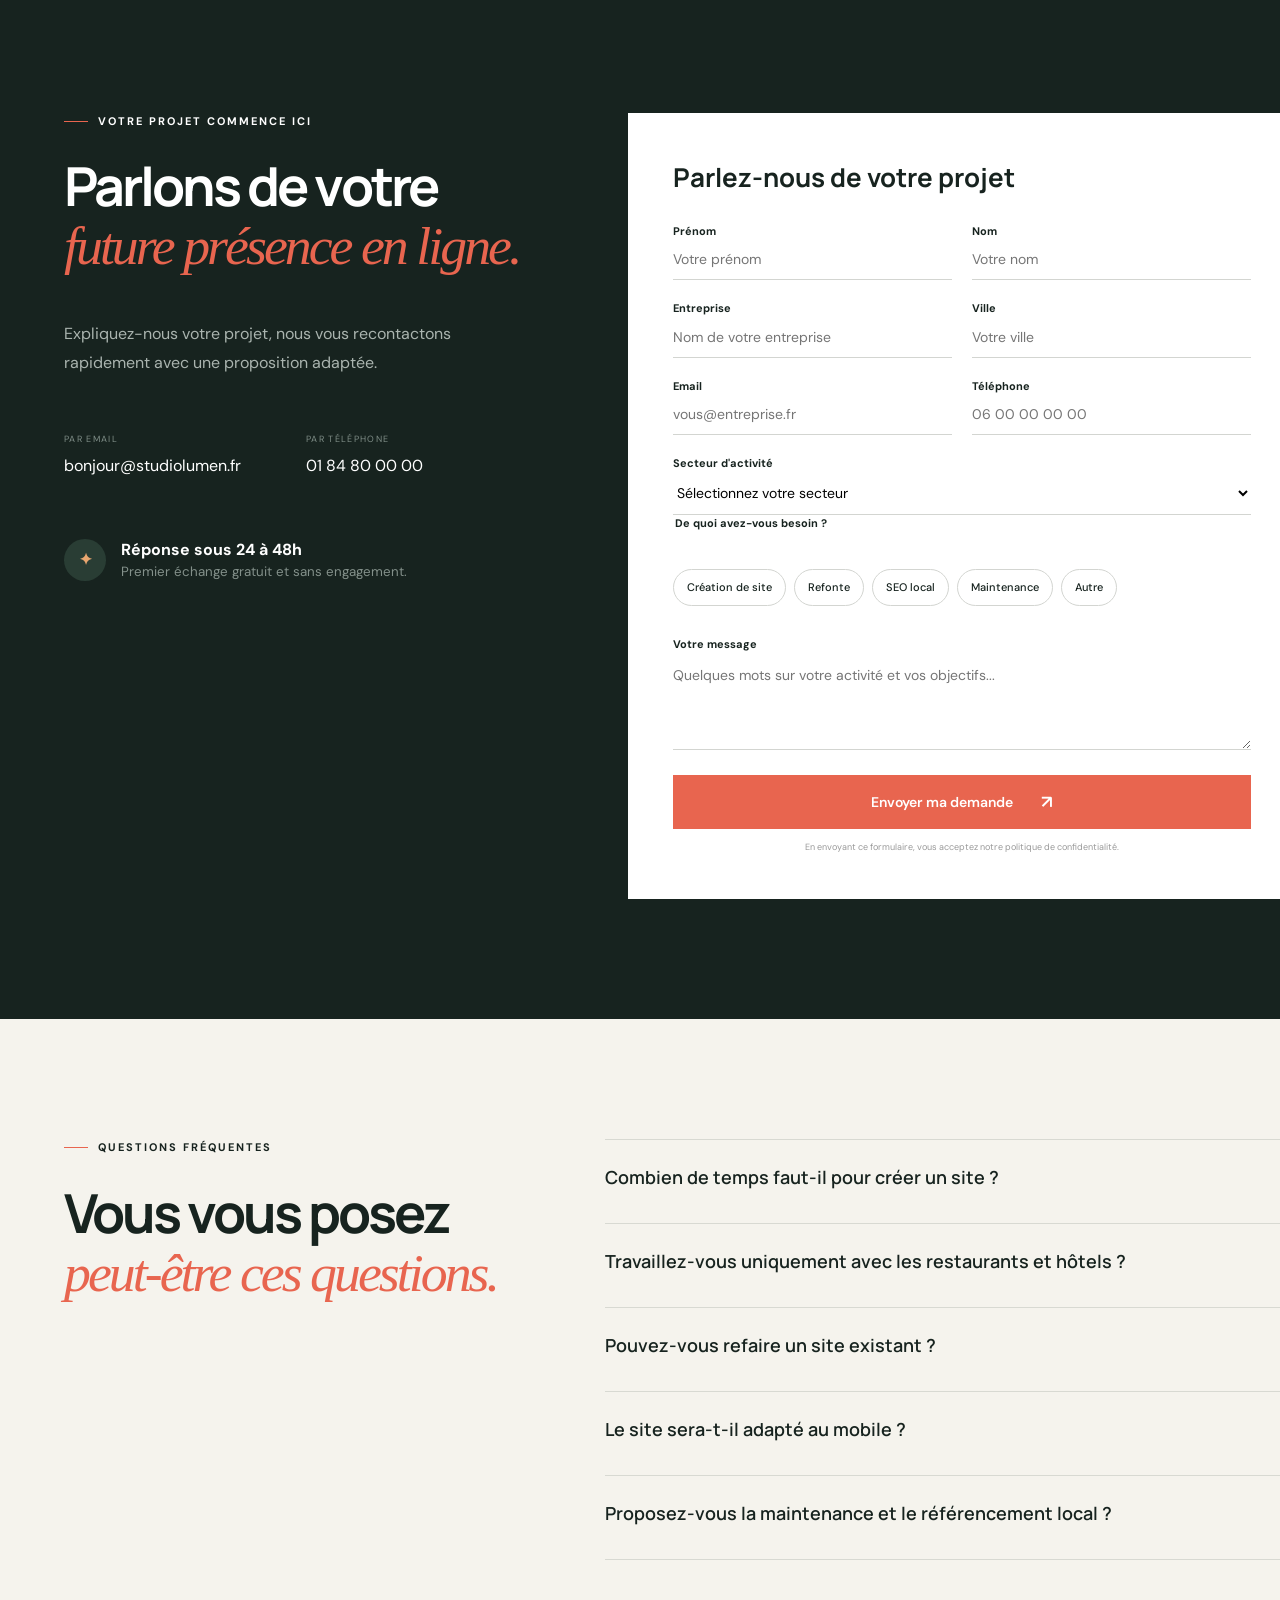
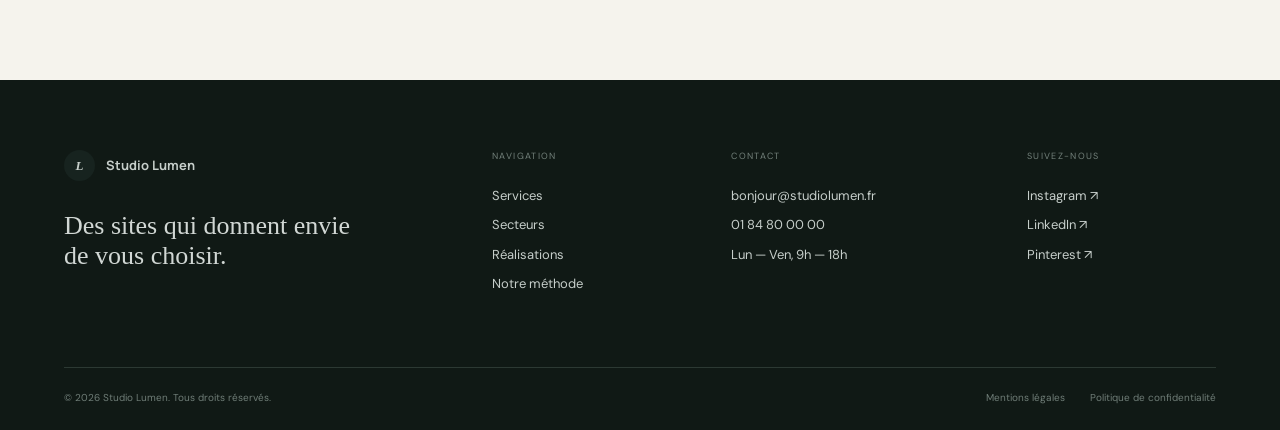
==== commit f88ad1d1: "Ajoute des univers immersifs pour chaque secteur" ====
--- a/index.html
+++ b/index.html
@@ -127,10 +127,10 @@
     <section class="sectors section-pad" id="secteurs">
       <div class="section-head"><div><div class="eyebrow"><span></span> Des univers que nous connaissons</div><h2>Votre métier est unique.<br><em>Votre site doit l'être aussi.</em></h2></div><p>Nous comprenons les enjeux des entreprises locales : être visible, donner confiance et faciliter le passage à l'action.</p></div>
       <div class="sector-grid">
-        <article class="sector sector-tall"><img src="https://images.unsplash.com/photo-1550966871-3ed3cdb5ed0c?auto=format&fit=crop&w=1000&q=85" alt="Salle chaleureuse d'un restaurant"><div><span>01</span><h3>Restaurants</h3><p>Carte, réservation, horaires et univers de marque.</p><a href="#realisations">Voir un exemple ↗</a></div></article>
-        <article class="sector"><img src="https://images.unsplash.com/photo-1566073771259-6a8506099945?auto=format&fit=crop&w=1000&q=85" alt="Piscine d'un hôtel boutique"><div><span>02</span><h3>Hôtels & chambres d'hôtes</h3><p>Galerie immersive et réservation directe.</p></div></article>
-        <article class="sector"><img src="https://images.unsplash.com/photo-1445116572660-236099ec97a0?auto=format&fit=crop&w=1000&q=85" alt="Intérieur d'un café"><div><span>03</span><h3>Cafés & bars</h3><p>Ambiance, événements et carte en ligne.</p></div></article>
-        <article class="sector"><img src="https://images.unsplash.com/photo-1549931319-a545dcf3bc73?auto=format&fit=crop&w=1000&q=85" alt="Pains d'une boulangerie artisanale"><div><span>04</span><h3>Artisans & commerces</h3><p>Savoir-faire, produits et proximité.</p></div></article>
+        <a class="sector sector-tall reveal" href="secteurs/restaurants.html"><img src="https://images.unsplash.com/photo-1550966871-3ed3cdb5ed0c?auto=format&fit=crop&w=1000&q=85" alt="Salle chaleureuse d’un restaurant" loading="lazy"><div><span>01 · EXPLORER</span><h3>Restaurants</h3><p>Carte, réservation, horaires et univers de marque.</p><b>Voir les inspirations ↗</b></div></a>
+        <a class="sector reveal" href="secteurs/hotels.html"><img src="https://images.unsplash.com/photo-1566073771259-6a8506099945?auto=format&fit=crop&w=1000&q=85" alt="Piscine d’un hôtel boutique" loading="lazy"><div><span>02 · EXPLORER</span><h3>Hôtels & chambres d'hôtes</h3><p>Galerie immersive et réservation directe.</p><b>Voir les inspirations ↗</b></div></a>
+        <a class="sector reveal" href="secteurs/cafes.html"><img src="https://images.unsplash.com/photo-1445116572660-236099ec97a0?auto=format&fit=crop&w=1000&q=85" alt="Intérieur d’un café" loading="lazy"><div><span>03 · EXPLORER</span><h3>Cafés & bars</h3><p>Ambiance, événements et carte en ligne.</p><b>Voir les inspirations ↗</b></div></a>
+        <a class="sector reveal" href="secteurs/artisans.html"><img src="https://images.unsplash.com/photo-1549931319-a545dcf3bc73?auto=format&fit=crop&w=1000&q=85" alt="Pains d’une boulangerie artisanale" loading="lazy"><div><span>04 · EXPLORER</span><h3>Artisans & commerces</h3><p>Savoir-faire, produits et proximité.</p><b>Voir les inspirations ↗</b></div></a>
       </div>
       <div class="sector-tags"><span>Beauté & coiffure</span><span>Professions libérales</span><span>Immobilier</span><span>Sport & bien-être</span><span>Et bien plus encore</span></div>
     </section>
@@ -138,9 +138,9 @@
     <section class="work section-pad" id="realisations">
       <div class="section-head"><div><div class="eyebrow"><span></span> Projets de démonstration</div><h2>Imaginez ce que nous pouvons<br><em>créer pour vous.</em></h2></div><a class="text-link" href="#contact">Démarrer mon projet <span>↗</span></a></div>
       <div class="projects">
-        <article class="project project-large"><a class="project-image sage" href="demos/maison-sauge.html" aria-label="Ouvrir la démonstration Maison Sauge"><span class="demo-chip">Démo interactive ↗</span><div class="project-site"><small>MAISON SAUGE</small><h3>Une cuisine sincère,<br>au rythme des saisons.</h3><span>Découvrir la carte</span></div></a><div class="project-info"><div><small>RESTAURANT · LYON</small><h3>Maison Sauge</h3><a class="project-link" href="demos/maison-sauge.html">Explorer le site complet ↗</a></div><ul><li>Identité digitale</li><li>Menu en ligne</li><li>Réservation</li></ul></div></article>
-        <article class="project"><a class="project-image casa" href="demos/casa-mare.html" aria-label="Ouvrir la démonstration Casa Mare"><span class="demo-chip">Démo interactive ↗</span><div class="project-site"><small>CASA MARE · CORSICA</small><h3>Le luxe<br>à l'état naturel.</h3><span>Explorer les chambres</span></div></a><div class="project-info"><div><small>HÔTEL BOUTIQUE · CORSE</small><h3>Casa Mare</h3><a class="project-link" href="demos/casa-mare.html">Explorer le site complet ↗</a></div><ul><li>Galerie</li><li>Réservation</li></ul></div></article>
-        <article class="project"><a class="project-image momo" href="demos/momo-club.html" aria-label="Ouvrir la démonstration Momo Club"><span class="demo-chip">Démo interactive ↗</span><div class="project-site"><small>MOMO CLUB</small><h3>Good food.<br>Better mood.</h3><span>Voir le menu</span></div></a><div class="project-info"><div><small>CAFÉ BRUNCH · BORDEAUX</small><h3>Momo Club</h3><a class="project-link" href="demos/momo-club.html">Explorer le site complet ↗</a></div><ul><li>Mobile first</li><li>SEO local</li></ul></div></article>
+        <article class="project project-large"><div class="project-image sage"><div class="project-site"><small>MAISON SAUGE</small><h3>Une cuisine sincère,<br>au rythme des saisons.</h3><span>Découvrir la carte</span></div></div><div class="project-info"><div><small>RESTAURANT · LYON</small><h3>Maison Sauge</h3></div><ul><li>Identité digitale</li><li>Menu en ligne</li><li>Réservation</li></ul></div></article>
+        <article class="project"><div class="project-image casa"><div class="project-site"><small>CASA MARE · CORSICA</small><h3>Le luxe<br>à l'état naturel.</h3><span>Explorer les chambres</span></div></div><div class="project-info"><div><small>HÔTEL BOUTIQUE · CORSE</small><h3>Casa Mare</h3></div><ul><li>Galerie</li><li>Réservation</li></ul></div></article>
+        <article class="project"><div class="project-image momo"><div class="project-site"><small>MOMO CLUB</small><h3>Good food.<br>Better mood.</h3><span>Voir le menu</span></div></div><div class="project-info"><div><small>CAFÉ BRUNCH · BORDEAUX</small><h3>Momo Club</h3></div><ul><li>Mobile first</li><li>SEO local</li></ul></div></article>
       </div>
       <p class="disclaimer">Ces projets sont des créations de démonstration réalisées pour illustrer notre savoir-faire.</p>
     </section>
@@ -182,4 +182,3 @@
   <script src="script.js"></script>
 </body>
 </html>
-
--- a/styles.css
+++ b/styles.css
@@ -4,6 +4,6 @@
 @media(max-width:1000px){.nav-links{display:none}.nav-cta{margin-left:auto}.hero{grid-template-columns:1fr;padding-top:145px}.hero-copy{max-width:800px}.hero-visual{min-height:590px;margin-top:30px}.benefit-grid{grid-template-columns:1fr 1fr}.method,.faq,.contact{grid-template-columns:1fr}.method-intro{position:static}.contact{gap:45px}.why-card{grid-template-columns:1fr}.footer-top{grid-template-columns:2fr 1fr 1fr}.footer-top>div:last-child{display:none}}
 @media(max-width:700px){.evidence-grid{grid-template-columns:1fr}.evidence-heading>p{font-size:16px}.evidence-card{min-height:0;padding:28px 24px}.evidence-card:nth-child(n){transition-delay:0s}.evidence-number{font-size:3.5rem;margin-bottom:22px}.evidence-conclusion{padding:25px 22px;gap:15px}.evidence-conclusion p{font-size:16px}.evidence-cta{padding:35px 24px}.evidence-actions{max-width:none}.evidence-secondary{align-self:flex-start}.service-list article{grid-template-columns:34px 44px minmax(0,1fr) 36px;gap:10px;padding:22px 0}.service-list article:hover{padding-left:0}.service-icon{width:42px;height:42px}.service-list h3{font-size:18px}.section-pad{padding:80px 20px}.nav-wrap{height:70px;padding:0 20px}.nav-cta{display:none}.menu-toggle{display:block;margin-left:auto;border:0;background:none}.menu-toggle span{display:block;width:24px;height:1px;background:var(--ink);margin:6px}.nav-links.open{display:flex;position:absolute;top:70px;left:0;right:0;background:var(--cream);padding:25px;flex-direction:column;border-bottom:1px solid var(--line)}h1{font-size:3.45rem}.hero{padding:125px 20px 0;display:block}.hero-copy>p{font-size:16px}.hero-actions{align-items:flex-start;flex-direction:column;gap:22px}.hero-visual{min-height:480px;margin-top:50px}.main-browser{width:105%;left:0}.mock-restaurant{height:330px}.mock-content{margin-top:65px}.mock-content h2{font-size:34px}.mobile-card{display:none}.stat-card{bottom:55px;right:-10px}.hero-bottom{position:relative;margin:0 -20px;display:grid;grid-template-columns:1fr 1fr;gap:15px;padding:18px 20px}.hero-bottom span{font-size:8px}.hero-bottom span:before{margin-right:7px}.section-head{display:block}.section-head>p{margin-top:25px}.benefit-grid{grid-template-columns:1fr}.benefit.featured{min-height:520px}.sector-grid,.projects{grid-template-columns:1fr}.sector{min-height:340px}.project-large{grid-column:auto}.project-large .project-image,.project-image{height:420px;padding:20px}.project-site{width:100%;height:85%;padding:24px}.project-info{display:block}.project-info ul{padding:0}.method{gap:45px}.why-card{padding:45px 25px;gap:25px}.contact{padding-top:80px}.contact-meta{grid-template-columns:1fr;gap:20px}.quote-form{padding:28px 20px;margin:0}.form-grid{grid-template-columns:1fr}.full{grid-column:auto}.faq{gap:30px}.footer-top{grid-template-columns:1fr 1fr}.footer-top>div:first-child{grid-column:1/-1}.footer-bottom{display:block}.footer-bottom>span{display:block;margin-top:10px}.footer-bottom a{margin:0 20px 0 0}}
 @media(prefers-reduced-motion:reduce){html{scroll-behavior:auto}.reveal{opacity:1;transform:none;transition:none}}
-.project-image{position:relative;transition:transform .45s ease,box-shadow .45s ease}.project-image:hover{transform:translateY(-6px);box-shadow:0 24px 55px rgba(24,35,30,.16)}.project-image .project-site{transition:transform .55s ease,box-shadow .55s ease}.project-image:hover .project-site{transform:scale(1.015);box-shadow:0 30px 65px rgba(0,0,0,.24)}.demo-chip{position:absolute;z-index:3;top:24px;right:24px;padding:10px 14px;background:white;color:var(--ink);font-size:9px;font-weight:700;letter-spacing:.08em;text-transform:uppercase;box-shadow:0 10px 25px rgba(0,0,0,.12)}.project-link{display:inline-block;margin-top:7px;padding-bottom:3px;border-bottom:1px solid #9c9d98;color:#525a56;font-size:10px;font-weight:700;letter-spacing:.07em;text-transform:uppercase}.project-link:hover{color:var(--coral);border-color:var(--coral)}
-@media(max-width:700px){.demo-chip{top:12px;right:12px}.project-image:hover{transform:none}.project-info h3{margin-bottom:8px}}
-
+
+/* Interactions enrichies des cartes secteurs */
+.sector{display:block}.sector b{position:absolute;right:30px;bottom:32px;font-size:11px;font-weight:600;border-bottom:1px solid rgba(255,255,255,.7);padding-bottom:3px;opacity:0;transform:translateY(8px);transition:.3s}.sector:hover b{opacity:1;transform:none}.sector>div{transition:transform .35s}.sector:hover>div{transform:translateY(-8px)}
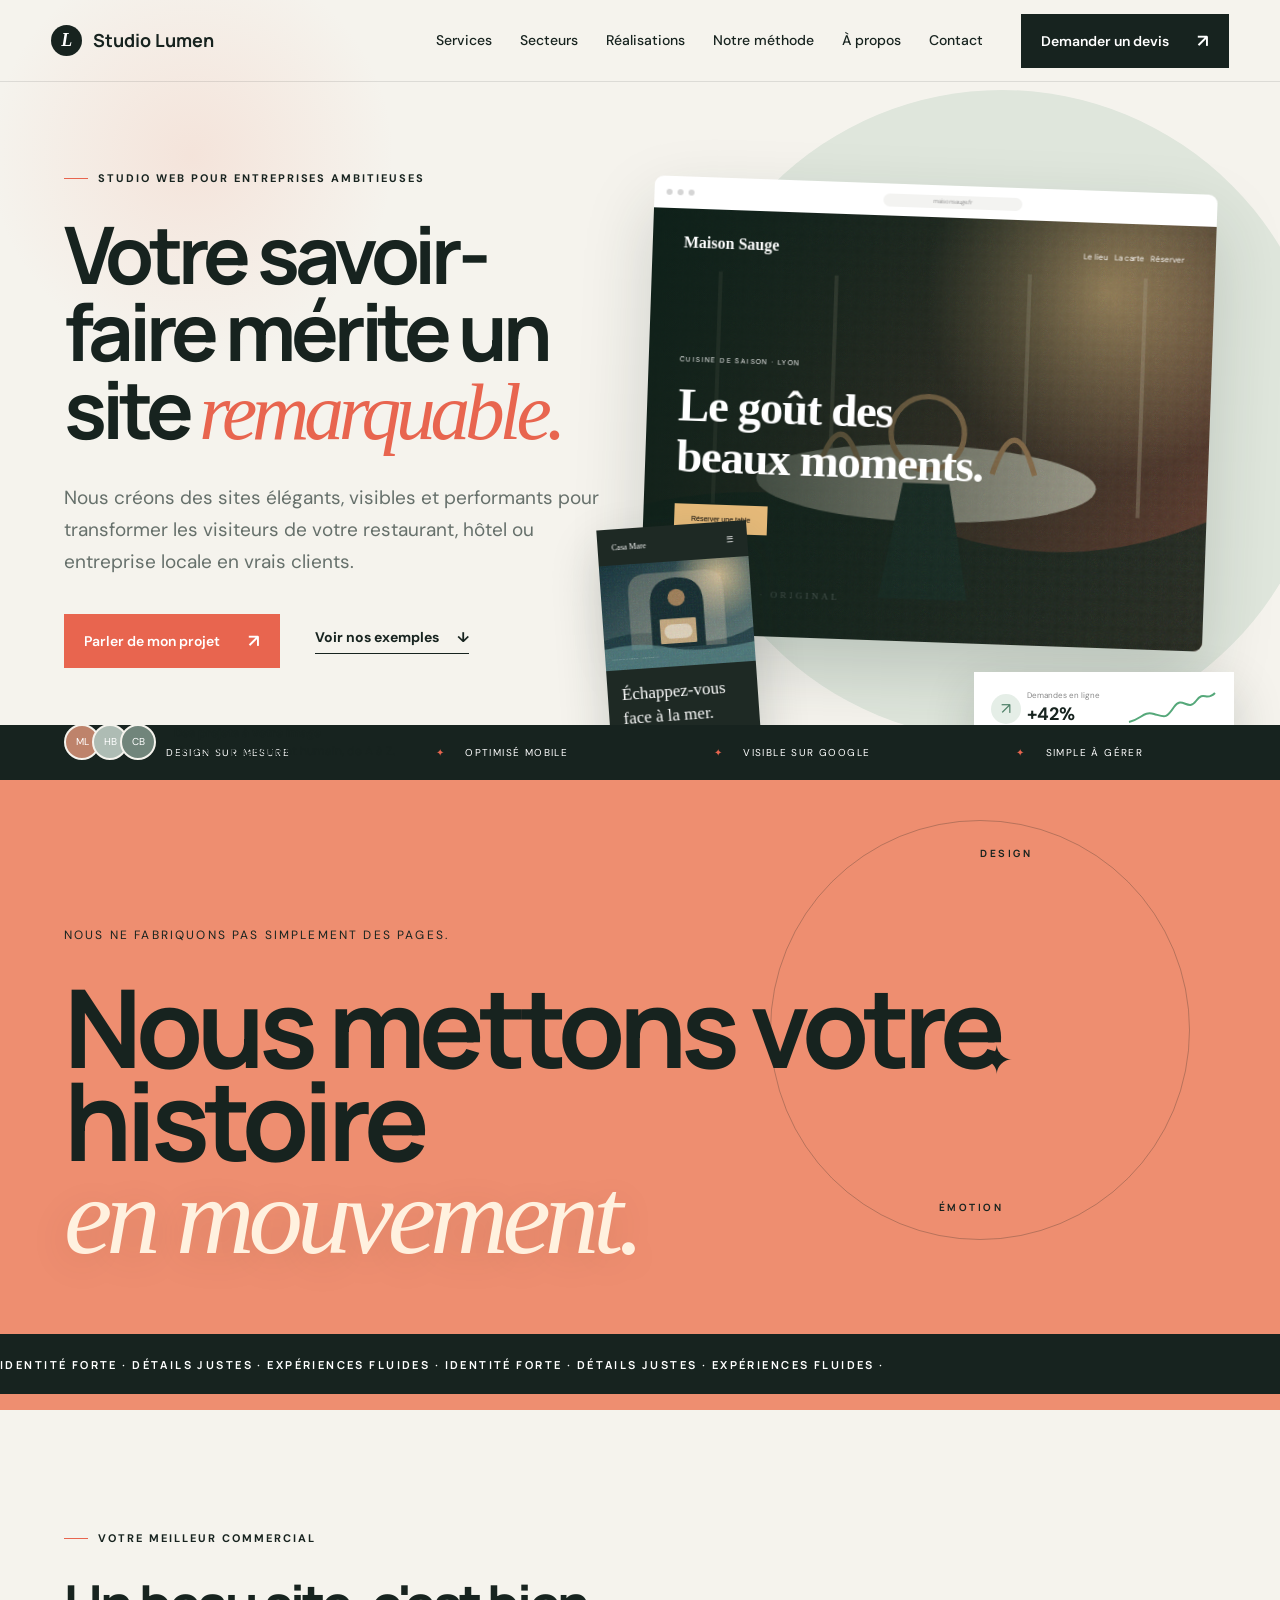
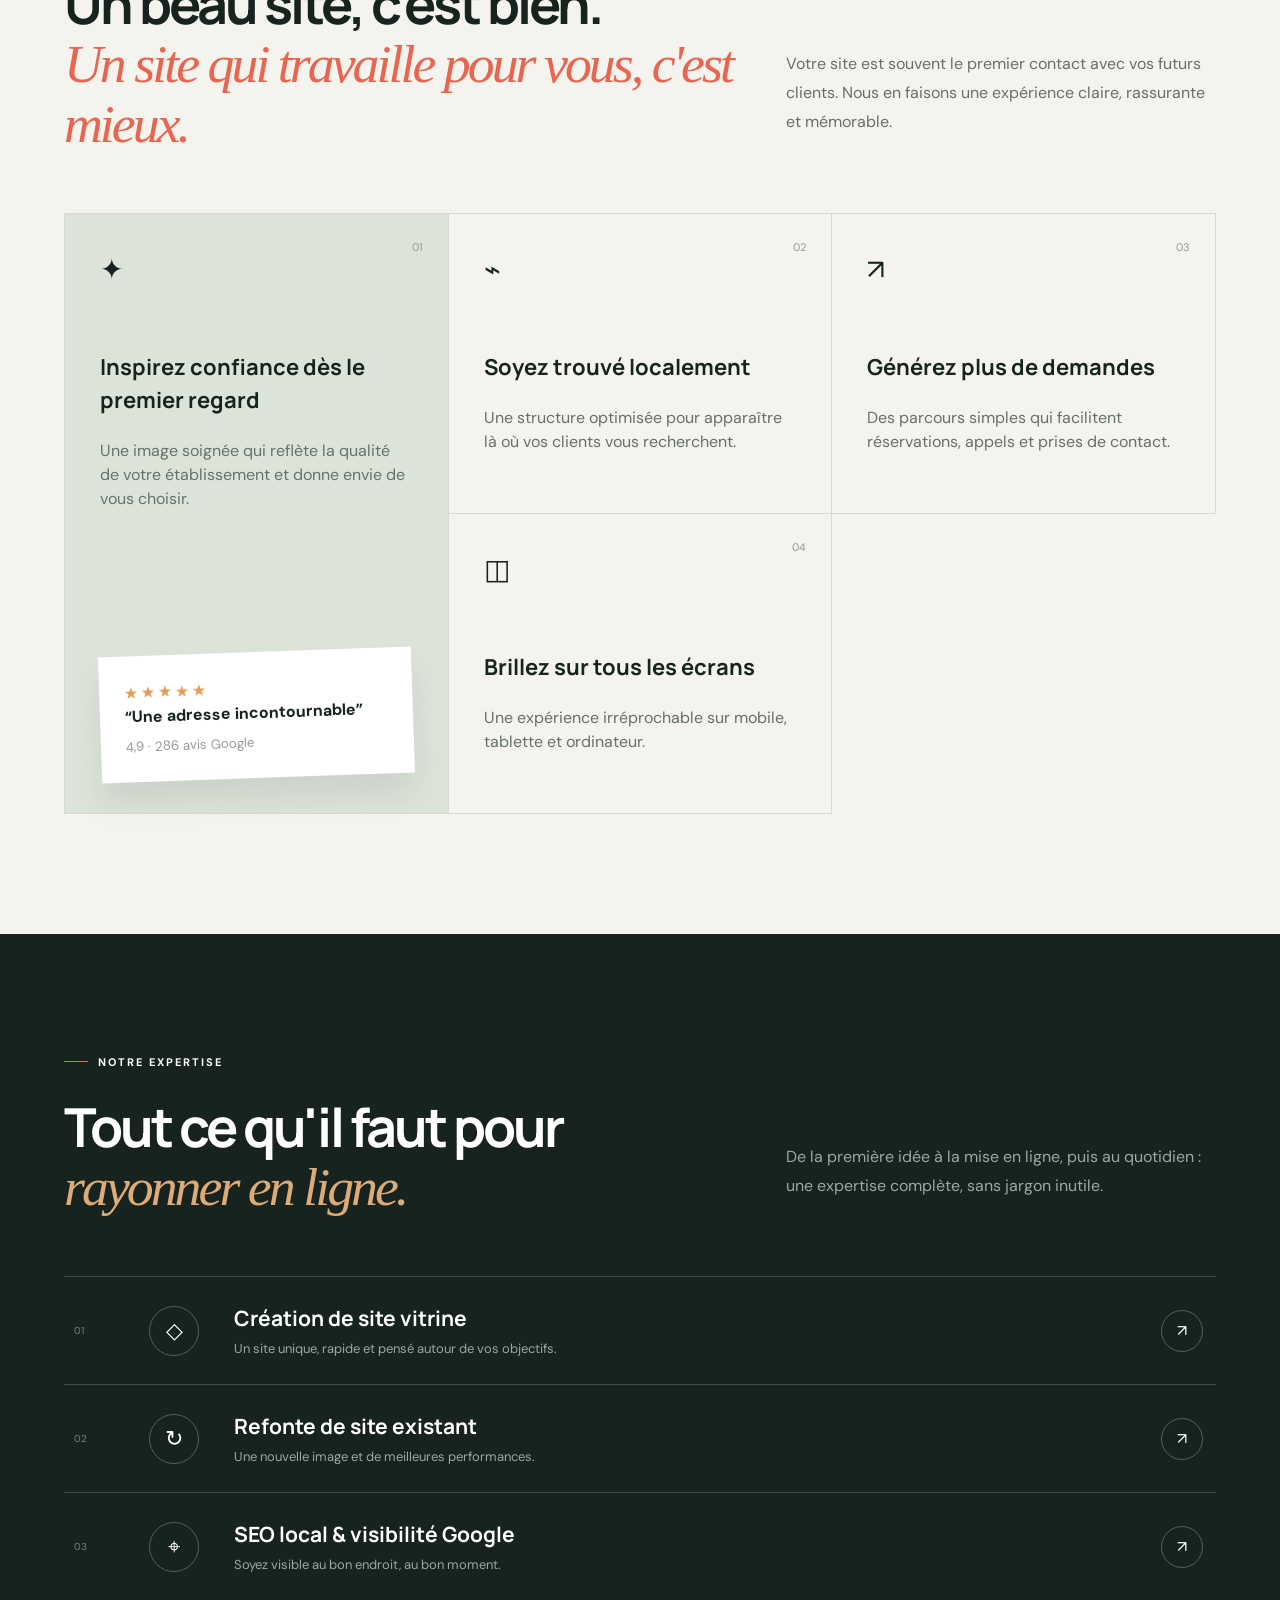
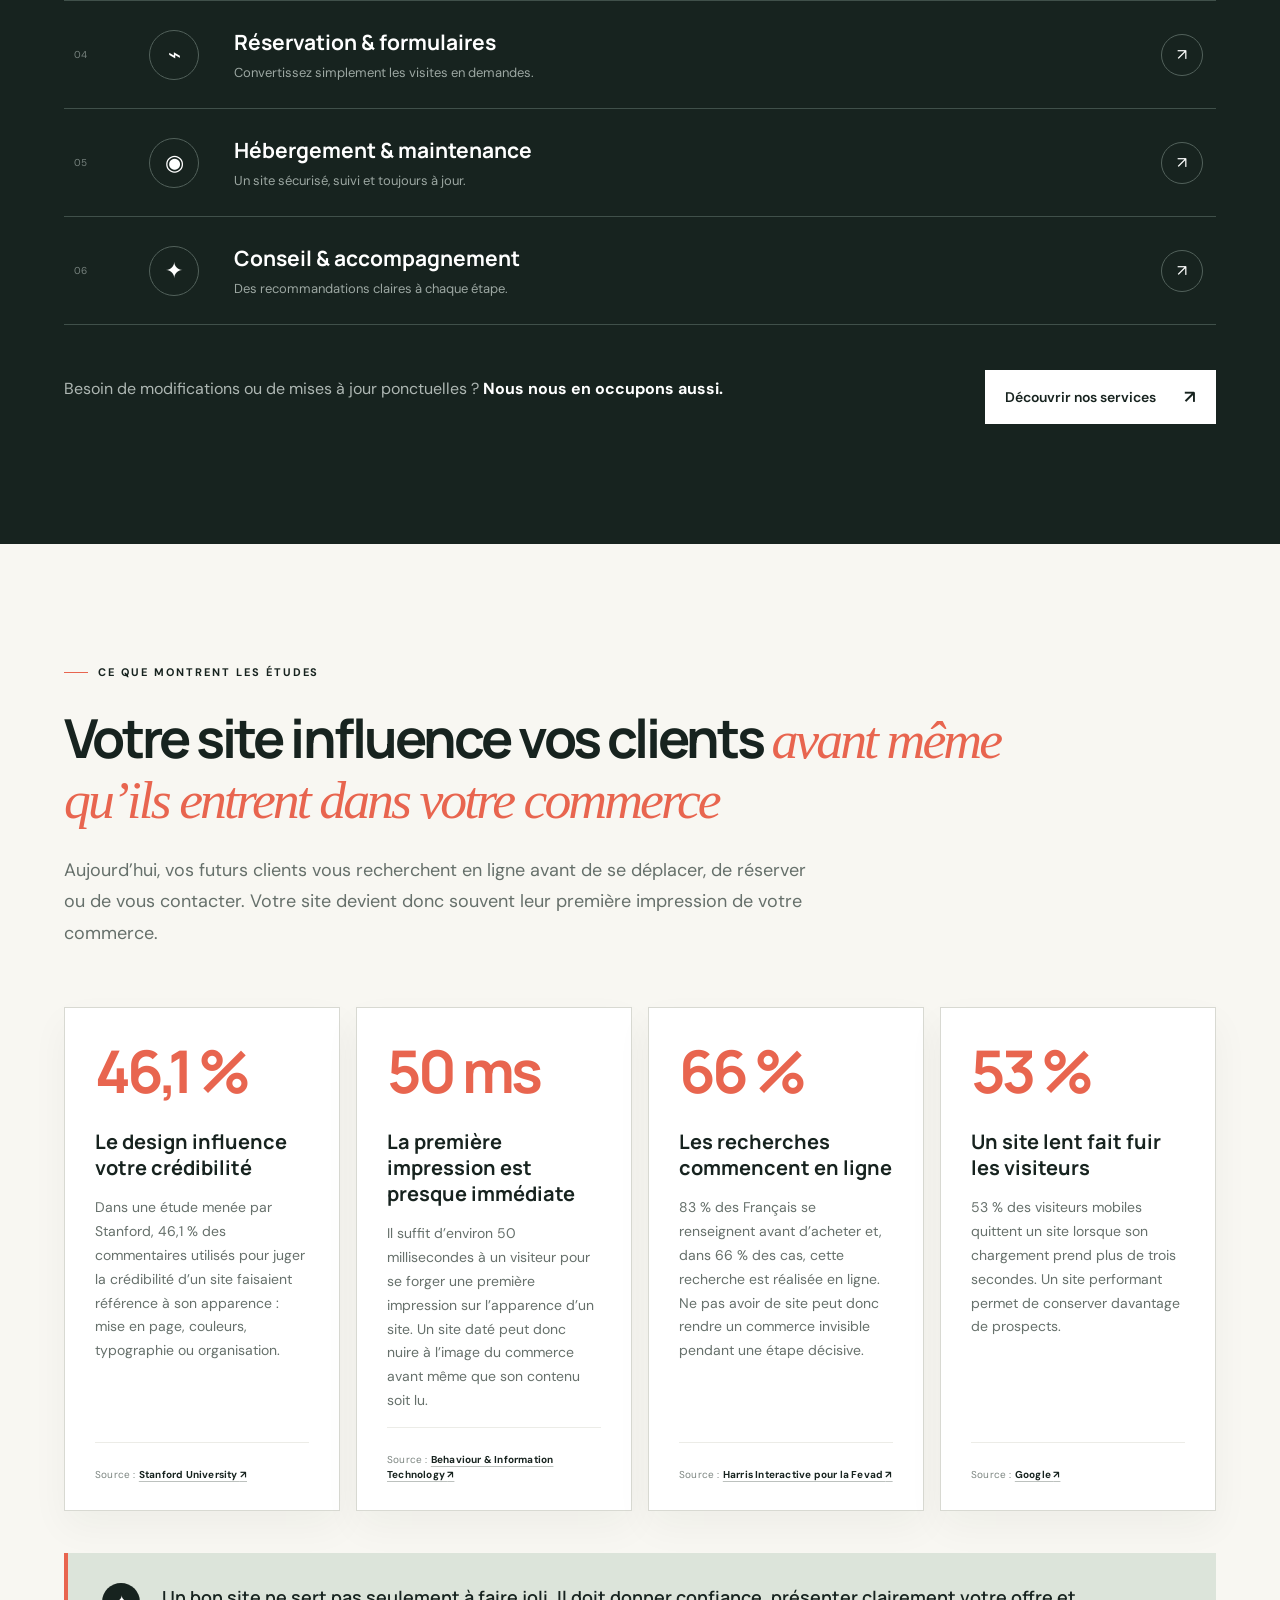
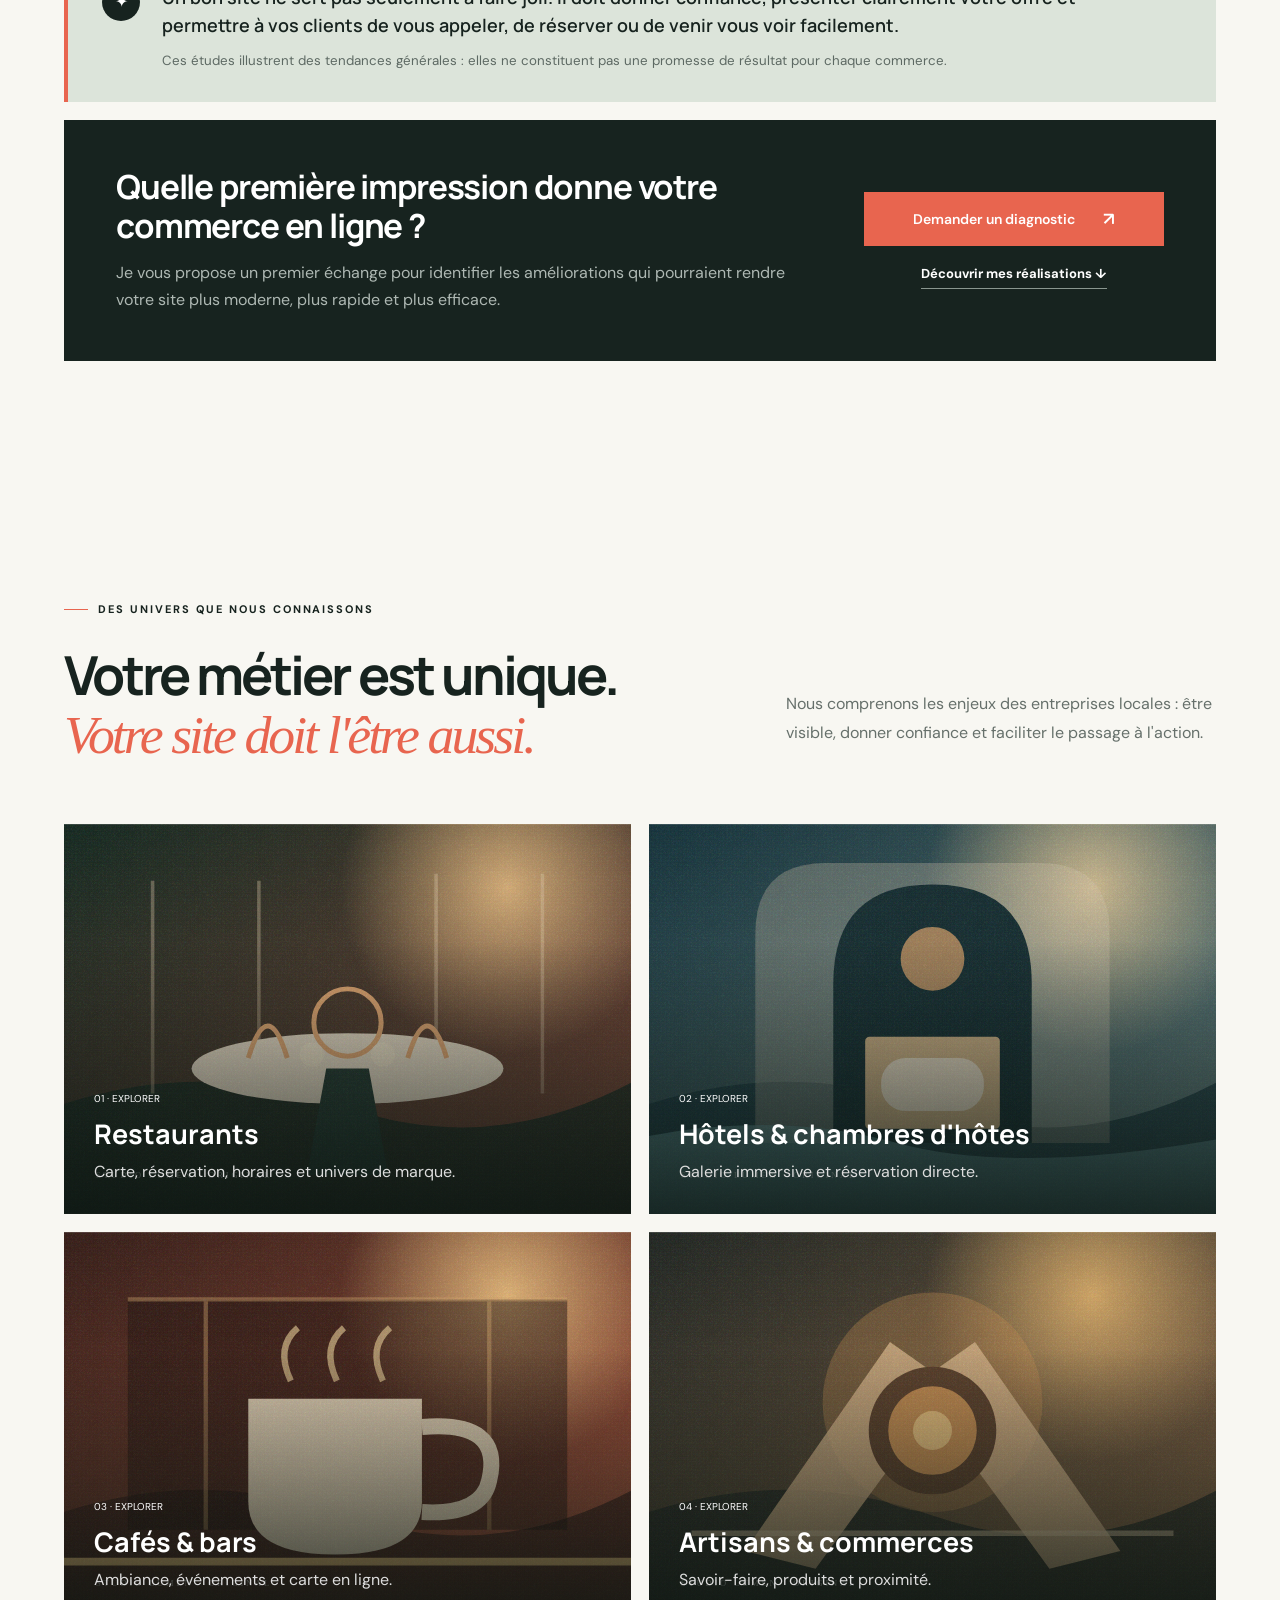
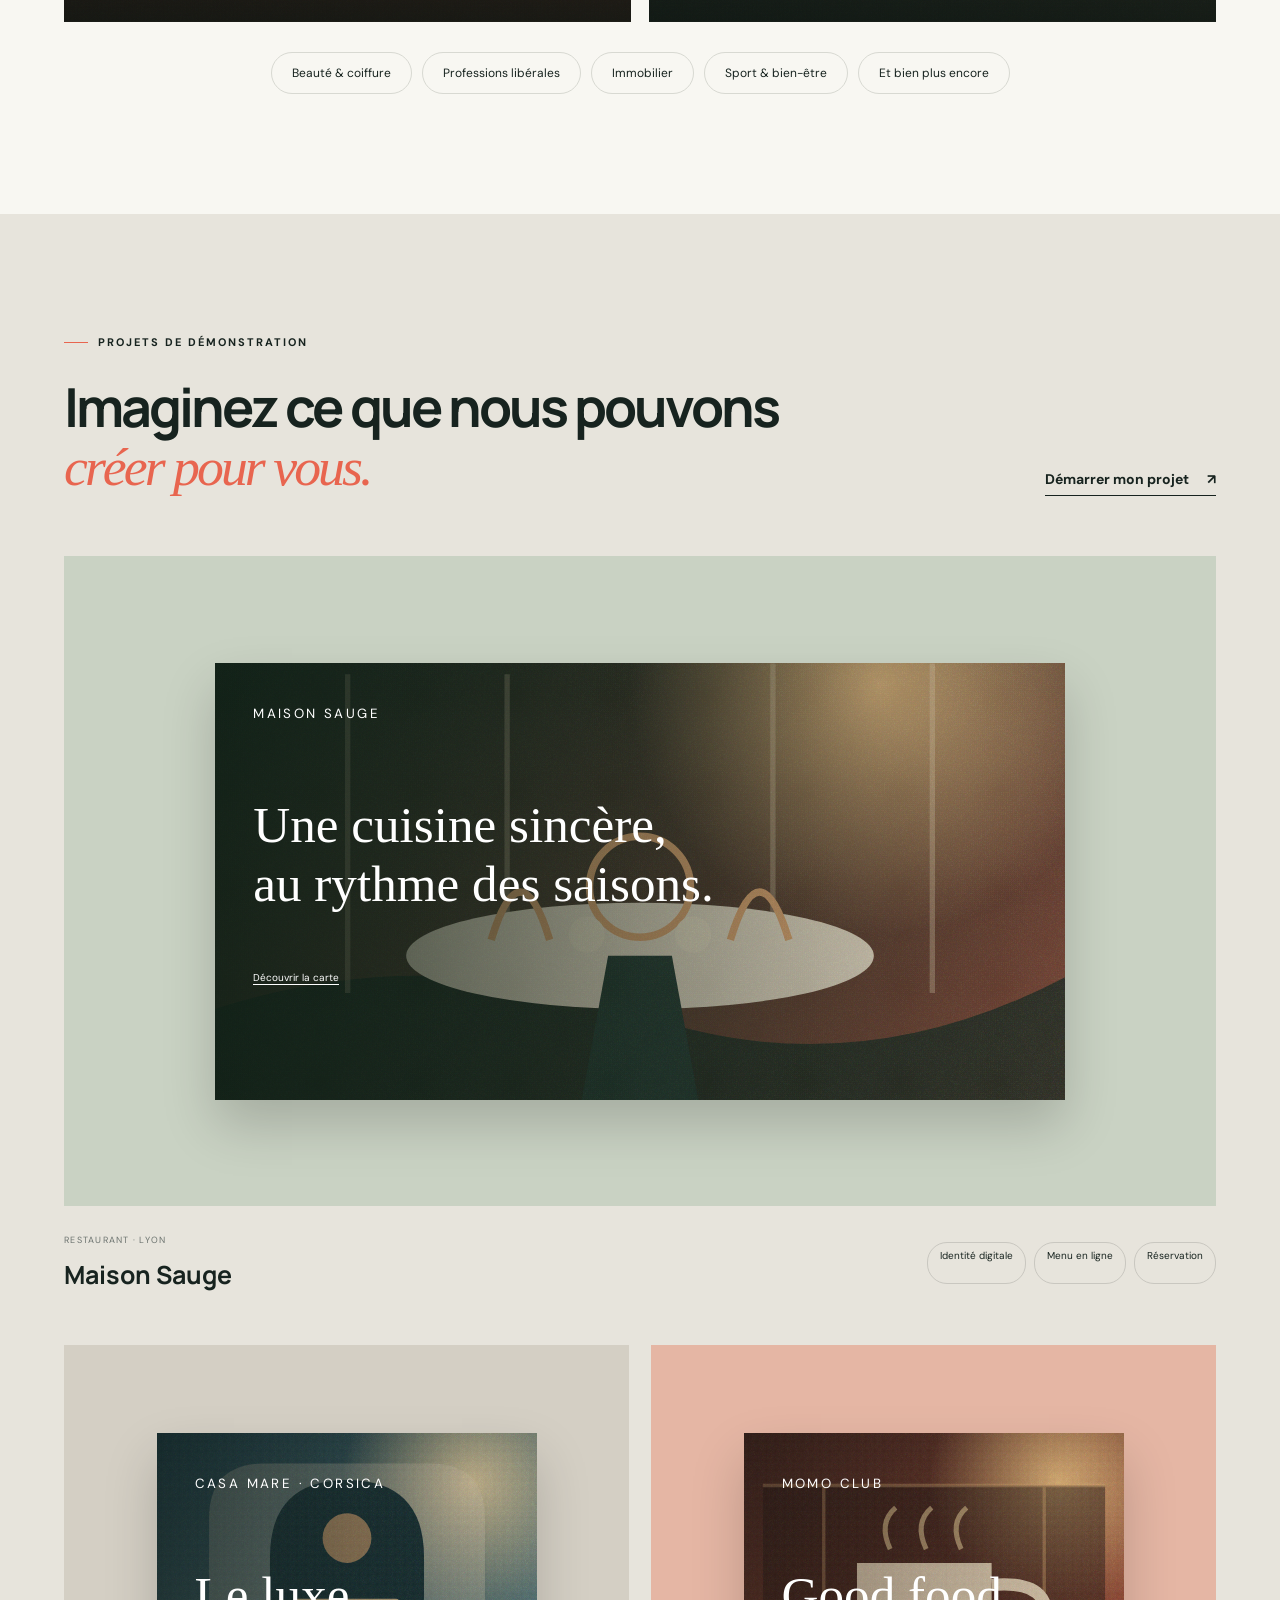
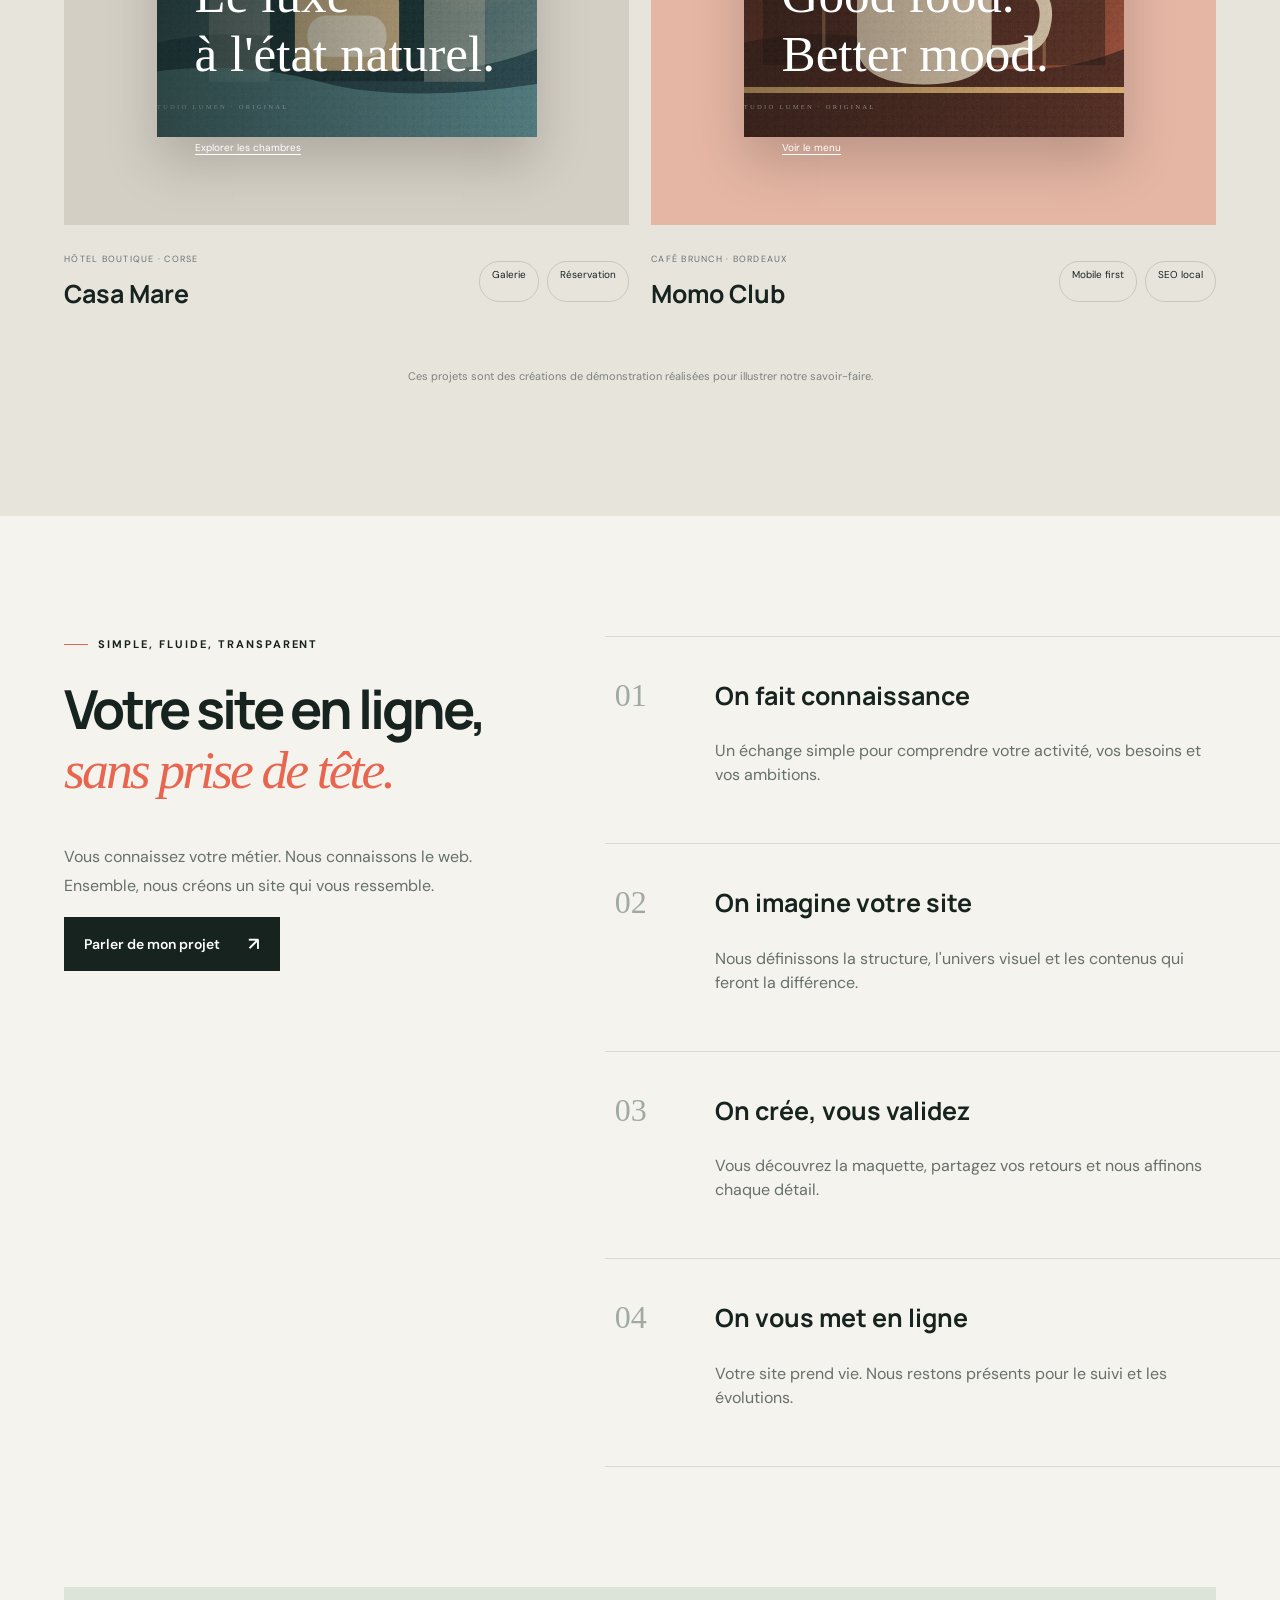
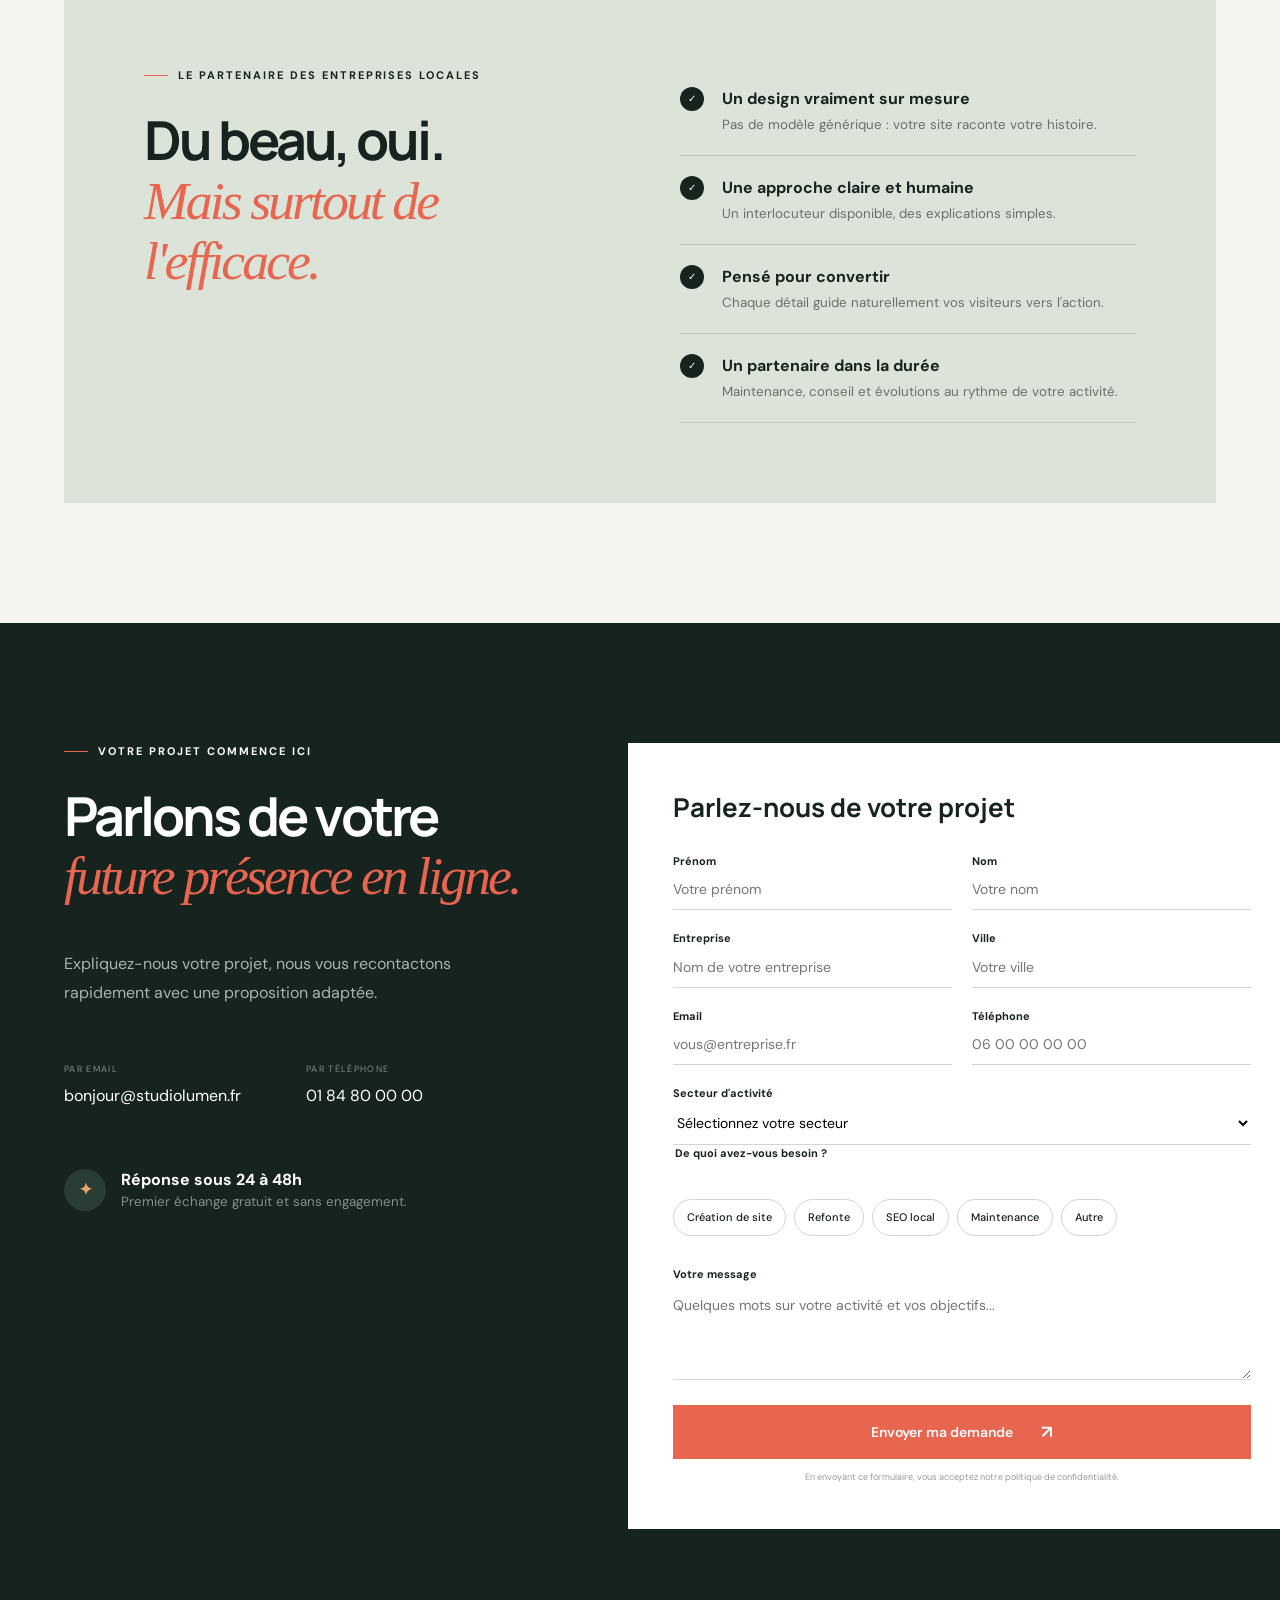
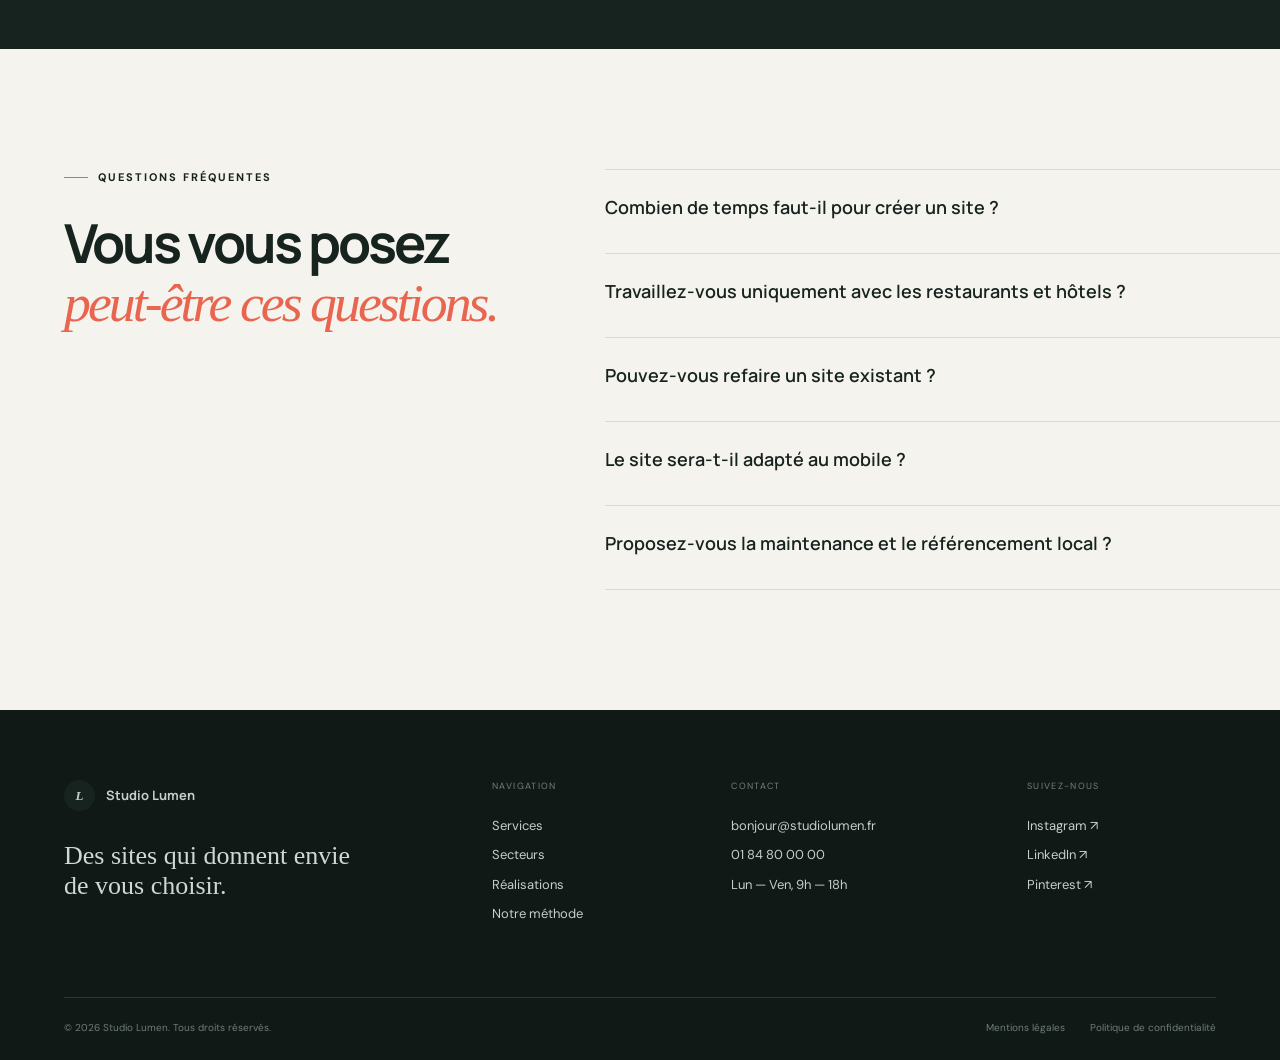
==== commit ee9ffea3: "Renforce la direction artistique et embarque les visuels" ====
--- a/index.html
+++ b/index.html
@@ -42,6 +42,13 @@
         <div class="mini-card mobile-card"><div class="mobile-top">Casa Mare <span>☰</span></div><div class="mobile-img"></div><b>Échappez-vous<br>face à la mer.</b><small>Découvrir l'hôtel</small></div>
       </div>
       <div class="hero-bottom"><span>Design sur mesure</span><span>Optimisé mobile</span><span>Visible sur Google</span><span>Simple à gérer</span></div>
+    </section>
+
+    <section class="creative-band" aria-label="Notre signature créative">
+      <div class="creative-orbit" aria-hidden="true"><span>✦</span><span>DESIGN</span><span>ÉMOTION</span></div>
+      <p>Nous ne fabriquons pas simplement des pages.</p>
+      <h2>Nous mettons votre histoire<br><em>en mouvement.</em></h2>
+      <div class="creative-ticker" aria-hidden="true"><div>IDENTITÉ FORTE · DÉTAILS JUSTES · EXPÉRIENCES FLUIDES · IDENTITÉ FORTE · DÉTAILS JUSTES · EXPÉRIENCES FLUIDES · </div></div>
     </section>
 
     <section class="benefits section-pad" id="apropos">
@@ -127,10 +134,10 @@
     <section class="sectors section-pad" id="secteurs">
       <div class="section-head"><div><div class="eyebrow"><span></span> Des univers que nous connaissons</div><h2>Votre métier est unique.<br><em>Votre site doit l'être aussi.</em></h2></div><p>Nous comprenons les enjeux des entreprises locales : être visible, donner confiance et faciliter le passage à l'action.</p></div>
       <div class="sector-grid">
-        <a class="sector sector-tall reveal" href="secteurs/restaurants.html"><img src="https://images.unsplash.com/photo-1550966871-3ed3cdb5ed0c?auto=format&fit=crop&w=1000&q=85" alt="Salle chaleureuse d’un restaurant" loading="lazy"><div><span>01 · EXPLORER</span><h3>Restaurants</h3><p>Carte, réservation, horaires et univers de marque.</p><b>Voir les inspirations ↗</b></div></a>
-        <a class="sector reveal" href="secteurs/hotels.html"><img src="https://images.unsplash.com/photo-1566073771259-6a8506099945?auto=format&fit=crop&w=1000&q=85" alt="Piscine d’un hôtel boutique" loading="lazy"><div><span>02 · EXPLORER</span><h3>Hôtels & chambres d'hôtes</h3><p>Galerie immersive et réservation directe.</p><b>Voir les inspirations ↗</b></div></a>
-        <a class="sector reveal" href="secteurs/cafes.html"><img src="https://images.unsplash.com/photo-1445116572660-236099ec97a0?auto=format&fit=crop&w=1000&q=85" alt="Intérieur d’un café" loading="lazy"><div><span>03 · EXPLORER</span><h3>Cafés & bars</h3><p>Ambiance, événements et carte en ligne.</p><b>Voir les inspirations ↗</b></div></a>
-        <a class="sector reveal" href="secteurs/artisans.html"><img src="https://images.unsplash.com/photo-1549931319-a545dcf3bc73?auto=format&fit=crop&w=1000&q=85" alt="Pains d’une boulangerie artisanale" loading="lazy"><div><span>04 · EXPLORER</span><h3>Artisans & commerces</h3><p>Savoir-faire, produits et proximité.</p><b>Voir les inspirations ↗</b></div></a>
+        <a class="sector sector-tall reveal" href="secteurs/restaurants.html"><img src="assets/images/restaurant.svg" alt="Salle chaleureuse d’un restaurant" loading="lazy"><div><span>01 · EXPLORER</span><h3>Restaurants</h3><p>Carte, réservation, horaires et univers de marque.</p><b>Voir les inspirations ↗</b></div></a>
+        <a class="sector reveal" href="secteurs/hotels.html"><img src="assets/images/hotel.svg" alt="Piscine d’un hôtel boutique" loading="lazy"><div><span>02 · EXPLORER</span><h3>Hôtels & chambres d'hôtes</h3><p>Galerie immersive et réservation directe.</p><b>Voir les inspirations ↗</b></div></a>
+        <a class="sector reveal" href="secteurs/cafes.html"><img src="assets/images/cafe.svg" alt="Intérieur d’un café" loading="lazy"><div><span>03 · EXPLORER</span><h3>Cafés & bars</h3><p>Ambiance, événements et carte en ligne.</p><b>Voir les inspirations ↗</b></div></a>
+        <a class="sector reveal" href="secteurs/artisans.html"><img src="assets/images/artisan.svg" alt="Pains d’une boulangerie artisanale" loading="lazy"><div><span>04 · EXPLORER</span><h3>Artisans & commerces</h3><p>Savoir-faire, produits et proximité.</p><b>Voir les inspirations ↗</b></div></a>
       </div>
       <div class="sector-tags"><span>Beauté & coiffure</span><span>Professions libérales</span><span>Immobilier</span><span>Sport & bien-être</span><span>Et bien plus encore</span></div>
     </section>
--- a/styles.css
+++ b/styles.css
@@ -1,5 +1,5 @@
-:root{--ink:#17231f;--cream:#f5f3ed;--white:#fff;--sage:#dce4da;--coral:#e8654f;--line:#d8d9d2;--muted:#66706b}*{box-sizing:border-box}html{scroll-behavior:smooth}body{margin:0;background:var(--cream);color:var(--ink);font-family:'DM Sans',sans-serif;font-size:16px;line-height:1.5}h1,h2,h3,p{margin-top:0}h1,h2,h3,.brand{font-family:Manrope,sans-serif}h1{font-size:clamp(3.4rem,6.2vw,6.4rem);line-height:.98;letter-spacing:-.065em;margin-bottom:30px}h2{font-size:clamp(2.5rem,4.2vw,4.6rem);line-height:1.08;letter-spacing:-.055em}h2 em,h1 em{font-family:Georgia,serif;font-weight:400;color:var(--coral)}a{color:inherit;text-decoration:none}.section-pad{padding:120px max(5vw,24px)}.nav-wrap{height:82px;padding:0 max(4vw,24px);display:flex;align-items:center;gap:38px;border-bottom:1px solid rgba(23,35,31,.11);position:absolute;width:100%;z-index:10}.brand{display:flex;align-items:center;gap:11px;font-size:18px;font-weight:700;white-space:nowrap}.brand-mark{display:grid;place-items:center;width:31px;height:31px;background:var(--ink);color:white;border-radius:50%;font-family:Georgia,serif;font-style:italic}.nav-links{display:flex;gap:28px;margin-left:auto;font-size:14px;font-weight:500}.nav-links a:hover{color:var(--coral)}.btn{display:inline-flex;align-items:center;justify-content:center;gap:28px;padding:15px 20px;border:none;font:600 14px 'DM Sans';transition:.25s;cursor:pointer}.btn span{font-size:18px}.btn-dark{background:var(--ink);color:white}.btn-dark:hover{background:#293b34}.btn-coral{background:var(--coral);color:white}.btn-coral:hover{background:#ce513d;transform:translateY(-2px)}.btn-light{background:white;color:var(--ink)}.menu-toggle{display:none}.hero{min-height:780px;padding:170px max(5vw,24px) 0;display:grid;grid-template-columns:48% 52%;position:relative;overflow:hidden}.hero-copy{z-index:2;max-width:730px}.eyebrow{text-transform:uppercase;font-weight:700;font-size:11px;letter-spacing:.18em;margin-bottom:28px;display:flex;align-items:center;gap:10px}.eyebrow>span{width:24px;height:1px;background:var(--coral)}.hero-copy>p{max-width:600px;color:var(--muted);font-size:19px;line-height:1.7}.hero-actions{display:flex;align-items:center;gap:35px;margin-top:35px}.text-link{font-weight:700;font-size:14px;border-bottom:1px solid var(--ink);padding-bottom:5px}.text-link span{margin-left:15px}.trust-row{display:flex;gap:18px;align-items:center;margin-top:56px}.trust-row p{font-size:12px;margin:0}.avatars{display:flex}.avatars span{width:36px;height:36px;border-radius:50%;display:grid;place-items:center;background:#aebcb4;color:white;font-size:10px;border:2px solid var(--cream);margin-left:-8px}.avatars span:first-child{margin:0;background:#be836b}.avatars span:last-child{background:#71857b}.hero-visual{position:relative;min-height:575px}.glow{position:absolute;width:650px;height:650px;border-radius:50%;background:#dfe6dc;top:-80px;left:10%}.browser{background:white;border-radius:9px;box-shadow:0 30px 70px rgba(28,47,39,.18);overflow:hidden}.main-browser{position:absolute;width:min(680px,94%);top:15px;left:5%;transform:rotate(2deg)}.browser-bar{height:32px;display:flex;align-items:center;padding:0 12px;gap:5px}.browser-bar i{width:6px;height:6px;border-radius:50%;background:#d5d5d5}.browser-bar span{background:#f3f3f1;border-radius:10px;padding:2px 50px;font-size:6px;margin:auto;color:#999}.mock-restaurant{height:425px;padding:22px 31px;background:linear-gradient(90deg,rgba(13,31,24,.88),rgba(13,31,24,.2)),url('https://images.unsplash.com/photo-1541544741938-0af808871cc0?auto=format&fit=crop&w=1200&q=85') center/cover;color:white}.mock-nav{display:flex;justify-content:space-between;align-items:center;font-size:8px}.mock-nav b{font-family:Georgia,serif;font-size:16px}.mock-content{margin-top:90px}.mock-content small{font-size:7px;letter-spacing:.2em}.mock-content h2{font-family:Georgia,serif;font-size:47px;letter-spacing:-.03em;margin:11px 0 22px}.mock-content button{background:#e6ba79;border:0;padding:11px 17px;font-size:7px}.mini-card{position:absolute;background:white;box-shadow:0 20px 50px rgba(28,47,39,.2);z-index:3}.stat-card{width:260px;right:-3%;bottom:35px;padding:17px;display:grid;grid-template-columns:36px 1fr 90px;align-items:center}.stat-icon{background:#e5eee7;border-radius:50%;width:30px;height:30px;display:grid;place-items:center;color:#4f8068}.stat-card small{display:block;font-size:8px;color:#888}.stat-card strong{font-size:18px}.stat-card svg{width:90px}.stat-card path{fill:none;stroke:#55a87a;stroke-width:2}.mobile-card{width:150px;height:255px;left:-2%;bottom:0;padding:14px;color:white;background:#1e2924;transform:rotate(-4deg)}.mobile-top{font:8px Georgia;display:flex;justify-content:space-between}.mobile-img{height:105px;margin:13px -14px;background:url('https://images.unsplash.com/photo-1499793983690-e29da59ef1c2?auto=format&fit=crop&w=500&q=85') center/cover}.mobile-card b{font:17px Georgia}.mobile-card small{display:block;margin-top:16px;font-size:6px;text-decoration:underline}.hero-bottom{position:absolute;bottom:0;left:0;right:0;padding:20px 5vw;background:var(--ink);color:white;display:flex;justify-content:space-around;text-transform:uppercase;font-size:10px;letter-spacing:.14em}.hero-bottom span:before{content:'✦';color:var(--coral);margin-right:20px}.section-head{display:flex;justify-content:space-between;align-items:end;margin-bottom:60px;gap:50px}.section-head h2{margin-bottom:0}.section-head>p{max-width:430px;color:var(--muted);line-height:1.8}.benefit-grid{display:grid;grid-template-columns:repeat(3,1fr);border-top:1px solid var(--line);border-left:1px solid var(--line)}.benefit{min-height:300px;padding:35px;border-right:1px solid var(--line);border-bottom:1px solid var(--line);position:relative}.benefit.featured{grid-row:span 2;min-height:600px;background:var(--sage)}.benefit .icon{font-size:28px;margin-bottom:60px}.benefit>span{position:absolute;right:25px;top:25px;font-size:11px;color:#919994}.benefit h3{font-size:22px;max-width:330px}.benefit p{color:var(--muted);max-width:330px}.review-card{position:absolute;bottom:35px;right:35px;left:35px;background:white;padding:25px;box-shadow:0 20px 30px rgba(0,0,0,.08);transform:rotate(-2deg)}.review-card .stars{color:#e89a55;letter-spacing:3px}.review-card b,.review-card small{display:block}.review-card small{color:#999;margin-top:8px}.services{background:var(--ink);color:white}.section-head.light>p{color:#9da8a3}.section-head.light h2 em{color:#ddab78}.service-list{border-top:1px solid #40504a}.service-list article{display:grid;grid-template-columns:50px 60px 1fr 45px;align-items:center;gap:25px;border-bottom:1px solid #40504a;padding:26px 10px;transition:.25s}.service-list article:hover{background:#20312a;padding-left:25px}.service-num{font-size:10px;color:#77827e}.service-icon{width:50px;height:50px;border:1px solid #52615b;border-radius:50%;display:grid;place-items:center;font-size:22px}.service-list h3{font-size:21px;margin:0 0 4px}.service-list p{font-size:13px;color:#9ca7a2;margin:0}.service-list article>a{width:42px;height:42px;border:1px solid #52615b;border-radius:50%;display:grid;place-items:center}.service-footer{display:flex;justify-content:space-between;align-items:center;padding-top:45px;color:#aeb7b3}.service-footer strong{color:white}.evidence{background:#f8f7f2}.evidence-heading{max-width:980px;margin-bottom:58px}.evidence-heading h2{max-width:950px;margin-bottom:26px}.evidence-heading>p{max-width:760px;color:var(--muted);font-size:18px;line-height:1.75}.evidence-grid{display:grid;grid-template-columns:repeat(4,minmax(0,1fr));gap:16px}.evidence-card{background:var(--white);border:1px solid var(--line);padding:34px 30px 28px;display:flex;flex-direction:column;min-height:410px;box-shadow:0 16px 36px rgba(23,35,31,.045);transition:opacity .7s,transform .7s,border-color .25s,box-shadow .25s}.evidence-card:hover{border-color:#bcc6be;box-shadow:0 20px 42px rgba(23,35,31,.08)}.evidence-card:nth-child(2){transition-delay:.06s}.evidence-card:nth-child(3){transition-delay:.12s}.evidence-card:nth-child(4){transition-delay:.18s}.evidence-number{font:700 clamp(3rem,4.6vw,4.8rem)/1 Manrope,sans-serif;letter-spacing:-.065em;color:var(--coral);margin-bottom:28px}.evidence-card h3{font-size:20px;line-height:1.3;margin-bottom:15px}.evidence-card>p:not(.evidence-number):not(.evidence-source){color:var(--muted);font-size:14px;line-height:1.7}.evidence-source{margin:auto 0 0;padding-top:24px;border-top:1px solid #ecece7;color:#7c8580;font-size:10px;letter-spacing:.02em}.evidence-source a{font-weight:700;color:var(--ink);text-decoration:underline;text-decoration-color:#bcc1be;text-underline-offset:3px}.evidence-source a:hover{color:var(--coral)}.evidence-conclusion{display:flex;align-items:flex-start;gap:22px;margin:42px 0 18px;padding:30px 34px;background:var(--sage);border-left:4px solid var(--coral)}.evidence-conclusion-mark{display:grid;place-items:center;flex:0 0 38px;height:38px;border-radius:50%;background:var(--ink);color:white}.evidence-conclusion p{max-width:930px;margin:0 0 8px;font:600 18px/1.6 Manrope,sans-serif}.evidence-conclusion small{color:#5d6963}.evidence-cta{background:var(--ink);color:white;padding:48px 52px;display:grid;grid-template-columns:minmax(0,1.45fr) minmax(300px,.55fr);align-items:center;gap:60px}.evidence-cta h3{font-size:clamp(1.8rem,2.6vw,2.8rem);line-height:1.15;letter-spacing:-.035em;margin-bottom:14px}.evidence-cta p{max-width:710px;margin:0;color:#aeb8b3;line-height:1.7}.evidence-actions{display:flex;flex-direction:column;align-items:stretch;gap:18px}.evidence-actions .btn{width:100%}.evidence-secondary{align-self:center;font-size:13px;font-weight:700;border-bottom:1px solid #89968f;padding-bottom:5px}.evidence-secondary:hover{color:#f0b19f}a:focus-visible,button:focus-visible,input:focus-visible,select:focus-visible,textarea:focus-visible,summary:focus-visible{outline:3px solid #f2a897;outline-offset:4px}
-.sectors{background:#f8f7f2}.sector-grid{display:grid;grid-template-columns:repeat(2,1fr);gap:18px}.sector{position:relative;min-height:390px;overflow:hidden;color:white}.sector img{position:absolute;width:100%;height:100%;object-fit:cover;transition:transform .6s}.sector:hover img{transform:scale(1.04)}.sector:after{content:'';position:absolute;inset:0;background:linear-gradient(0deg,rgba(10,20,16,.8),transparent 70%)}.sector>div{position:absolute;z-index:2;bottom:0;padding:30px;width:100%}.sector span{font-size:10px}.sector h3{font-size:27px;margin:5px 0}.sector p{margin:0;color:#ddd}.sector a{float:right;font-size:12px;border-bottom:1px solid}.sector-tags{display:flex;justify-content:center;flex-wrap:wrap;gap:10px;margin-top:30px}.sector-tags span{border:1px solid var(--line);padding:11px 20px;border-radius:30px;font-size:12px}.work{background:#e7e4dc}.projects{display:grid;grid-template-columns:1fr 1fr;gap:45px 22px}.project-large{grid-column:1/-1}.project-image{height:480px;padding:45px;display:flex;align-items:center;justify-content:center}.project-large .project-image{height:650px}.project-site{width:80%;height:78%;padding:38px;color:white;box-shadow:0 25px 50px rgba(0,0,0,.18);background-position:center;background-size:cover}.sage{background:#c9d2c3}.sage .project-site{background:linear-gradient(90deg,rgba(15,31,21,.8),transparent),url('https://images.unsplash.com/photo-1414235077428-338989a2e8c0?auto=format&fit=crop&w=1400&q=85') center/cover}.casa{background:#d4cfc4}.casa .project-site{background:linear-gradient(90deg,rgba(17,30,27,.55),transparent),url('https://images.unsplash.com/photo-1600607687920-4e2a09cf159d?auto=format&fit=crop&w=900&q=85') center/cover}.momo{background:#e5b6a4}.momo .project-site{background:linear-gradient(90deg,rgba(31,22,18,.4),transparent),url('https://images.unsplash.com/photo-1554118811-1e0d58224f24?auto=format&fit=crop&w=900&q=85') center/cover}.project-site small{letter-spacing:.18em}.project-site h3{font:clamp(2rem,4vw,4rem) Georgia;margin-top:70px}.project-site span{font-size:10px;border-bottom:1px solid}.project-info{display:flex;justify-content:space-between;padding-top:20px}.project-info small{font-size:9px;letter-spacing:.14em;color:#6c736f}.project-info h3{font-size:25px;margin:6px 0}.project-info ul{display:flex;gap:8px;list-style:none}.project-info li{border:1px solid #c9c7c0;border-radius:20px;padding:5px 12px;font-size:10px}.disclaimer{text-align:center;font-size:11px;color:#7e817e;margin-top:50px}.method{display:grid;grid-template-columns:40% 60%;gap:80px}.method-intro{position:sticky;top:100px;align-self:start}.method-intro>p{color:var(--muted);max-width:430px;line-height:1.8}.steps{border-top:1px solid var(--line)}.steps article{display:grid;grid-template-columns:80px 1fr;gap:20px;padding:40px 10px;border-bottom:1px solid var(--line)}.steps article>span{font:32px Georgia;color:#a0aaa5}.steps h3{font-size:25px}.steps p{color:var(--muted);max-width:500px}.why{padding-top:0}.why-card{background:var(--sage);padding:80px;display:grid;grid-template-columns:1fr 1fr;gap:80px}.why-list p{display:flex;gap:18px;border-bottom:1px solid #bec9bd;padding:20px 0;margin:0}.why-list i{font-style:normal;background:var(--ink);color:white;width:24px;height:24px;border-radius:50%;display:grid;place-items:center;font-size:10px}.why-list strong,.why-list small{display:block}.why-list small{color:var(--muted);margin-top:4px}.contact{background:var(--ink);color:white;display:grid;grid-template-columns:42% 58%;gap:80px}.contact-copy>p{color:#aab4af;line-height:1.8;max-width:450px}.contact-meta{display:grid;grid-template-columns:1fr 1fr;margin-top:55px}.contact-meta small{display:block;color:#7f8d87;font-size:9px;letter-spacing:.15em;margin-bottom:8px}.promise{margin-top:60px;display:flex;gap:15px;align-items:center}.promise b{width:42px;height:42px;background:#293d34;border-radius:50%;display:grid;place-items:center;color:#e9a66f}.promise strong,.promise small{display:block}.promise small{color:#83908a}.quote-form{background:white;color:var(--ink);padding:45px}.quote-form h3{font-size:26px}.form-grid{display:grid;grid-template-columns:1fr 1fr;gap:20px}.quote-form label,.quote-form legend{font-size:11px;font-weight:700}.quote-form input,.quote-form select,.quote-form textarea{display:block;width:100%;border:0;border-bottom:1px solid #d3d5d1;padding:11px 0;font:14px 'DM Sans';background:white;outline:none}.quote-form input:focus,.quote-form select:focus,.quote-form textarea:focus{border-color:var(--coral)}.full{grid-column:1/-1}.quote-form fieldset{border:0;padding:25px 0;margin:0}.choices{display:flex;gap:8px;flex-wrap:wrap;margin-top:13px}.choices input{position:absolute;opacity:0;width:1px;height:1px;overflow:hidden;clip-path:inset(50%);white-space:nowrap}.choices span{display:block;padding:9px 13px;border:1px solid #d3d5d1;border-radius:20px;font-weight:500;cursor:pointer}.choices input:checked+span{background:var(--ink);color:white}.quote-form .btn{width:100%;margin-top:25px}.form-note{font-size:9px;color:#999;text-align:center;margin:12px 0 0}.form-success{display:none;background:#e2eee6;color:#31513f;padding:12px;margin-top:15px;font-size:12px}.faq{display:grid;grid-template-columns:40% 60%;gap:80px}.accordions{border-top:1px solid var(--line)}details{border-bottom:1px solid var(--line);padding:25px 0}summary{list-style:none;cursor:pointer;font:600 18px Manrope;display:flex;justify-content:space-between}summary::-webkit-details-marker{display:none}summary i{font-style:normal;font-size:24px;font-weight:400}details[open] summary i{transform:rotate(45deg)}details p{color:var(--muted);max-width:650px;padding-right:40px;margin:18px 0 0}footer{background:#101915;color:white;padding:70px max(5vw,24px) 25px}.footer-top{display:grid;grid-template-columns:2fr 1fr 1.3fr 1fr;gap:50px;padding-bottom:70px}.footer-top>div{display:flex;flex-direction:column;align-items:start;gap:10px}.footer-top>div:first-child p{font:26px Georgia;color:#d1d7d4;margin-top:20px}.footer-top small{font-size:9px;color:#73817b;letter-spacing:.15em;margin-bottom:12px}.footer-top a,.footer-top span{font-size:13px;color:#c6ceca}.footer-bottom{border-top:1px solid #2c3933;padding-top:22px;display:flex;justify-content:space-between;color:#6f7d77;font-size:10px}.footer-bottom a{margin-left:25px}.reveal{opacity:0;transform:translateY(20px);transition:.7s}.reveal.visible{opacity:1;transform:none}
+:root{--ink:#17231f;--cream:#f5f3ed;--white:#fff;--sage:#dce4da;--coral:#e8654f;--line:#d8d9d2;--muted:#66706b}*{box-sizing:border-box}html{scroll-behavior:smooth}body{margin:0;background:var(--cream);color:var(--ink);font-family:'DM Sans',sans-serif;font-size:16px;line-height:1.5}h1,h2,h3,p{margin-top:0}h1,h2,h3,.brand{font-family:Manrope,sans-serif}h1{font-size:clamp(3.4rem,6.2vw,6.4rem);line-height:.98;letter-spacing:-.065em;margin-bottom:30px}h2{font-size:clamp(2.5rem,4.2vw,4.6rem);line-height:1.08;letter-spacing:-.055em}h2 em,h1 em{font-family:Georgia,serif;font-weight:400;color:var(--coral)}a{color:inherit;text-decoration:none}.section-pad{padding:120px max(5vw,24px)}.nav-wrap{height:82px;padding:0 max(4vw,24px);display:flex;align-items:center;gap:38px;border-bottom:1px solid rgba(23,35,31,.11);position:absolute;width:100%;z-index:10}.brand{display:flex;align-items:center;gap:11px;font-size:18px;font-weight:700;white-space:nowrap}.brand-mark{display:grid;place-items:center;width:31px;height:31px;background:var(--ink);color:white;border-radius:50%;font-family:Georgia,serif;font-style:italic}.nav-links{display:flex;gap:28px;margin-left:auto;font-size:14px;font-weight:500}.nav-links a:hover{color:var(--coral)}.btn{display:inline-flex;align-items:center;justify-content:center;gap:28px;padding:15px 20px;border:none;font:600 14px 'DM Sans';transition:.25s;cursor:pointer}.btn span{font-size:18px}.btn-dark{background:var(--ink);color:white}.btn-dark:hover{background:#293b34}.btn-coral{background:var(--coral);color:white}.btn-coral:hover{background:#ce513d;transform:translateY(-2px)}.btn-light{background:white;color:var(--ink)}.menu-toggle{display:none}.hero{min-height:780px;padding:170px max(5vw,24px) 0;display:grid;grid-template-columns:48% 52%;position:relative;overflow:hidden}.hero-copy{z-index:2;max-width:730px}.eyebrow{text-transform:uppercase;font-weight:700;font-size:11px;letter-spacing:.18em;margin-bottom:28px;display:flex;align-items:center;gap:10px}.eyebrow>span{width:24px;height:1px;background:var(--coral)}.hero-copy>p{max-width:600px;color:var(--muted);font-size:19px;line-height:1.7}.hero-actions{display:flex;align-items:center;gap:35px;margin-top:35px}.text-link{font-weight:700;font-size:14px;border-bottom:1px solid var(--ink);padding-bottom:5px}.text-link span{margin-left:15px}.trust-row{display:flex;gap:18px;align-items:center;margin-top:56px}.trust-row p{font-size:12px;margin:0}.avatars{display:flex}.avatars span{width:36px;height:36px;border-radius:50%;display:grid;place-items:center;background:#aebcb4;color:white;font-size:10px;border:2px solid var(--cream);margin-left:-8px}.avatars span:first-child{margin:0;background:#be836b}.avatars span:last-child{background:#71857b}.hero-visual{position:relative;min-height:575px}.glow{position:absolute;width:650px;height:650px;border-radius:50%;background:#dfe6dc;top:-80px;left:10%}.browser{background:white;border-radius:9px;box-shadow:0 30px 70px rgba(28,47,39,.18);overflow:hidden}.main-browser{position:absolute;width:min(680px,94%);top:15px;left:5%;transform:rotate(2deg)}.browser-bar{height:32px;display:flex;align-items:center;padding:0 12px;gap:5px}.browser-bar i{width:6px;height:6px;border-radius:50%;background:#d5d5d5}.browser-bar span{background:#f3f3f1;border-radius:10px;padding:2px 50px;font-size:6px;margin:auto;color:#999}.mock-restaurant{height:425px;padding:22px 31px;background:linear-gradient(90deg,rgba(13,31,24,.88),rgba(13,31,24,.2)),url('assets/images/restaurant.svg') center/cover;color:white}.mock-nav{display:flex;justify-content:space-between;align-items:center;font-size:8px}.mock-nav b{font-family:Georgia,serif;font-size:16px}.mock-content{margin-top:90px}.mock-content small{font-size:7px;letter-spacing:.2em}.mock-content h2{font-family:Georgia,serif;font-size:47px;letter-spacing:-.03em;margin:11px 0 22px}.mock-content button{background:#e6ba79;border:0;padding:11px 17px;font-size:7px}.mini-card{position:absolute;background:white;box-shadow:0 20px 50px rgba(28,47,39,.2);z-index:3}.stat-card{width:260px;right:-3%;bottom:35px;padding:17px;display:grid;grid-template-columns:36px 1fr 90px;align-items:center}.stat-icon{background:#e5eee7;border-radius:50%;width:30px;height:30px;display:grid;place-items:center;color:#4f8068}.stat-card small{display:block;font-size:8px;color:#888}.stat-card strong{font-size:18px}.stat-card svg{width:90px}.stat-card path{fill:none;stroke:#55a87a;stroke-width:2}.mobile-card{width:150px;height:255px;left:-2%;bottom:0;padding:14px;color:white;background:#1e2924;transform:rotate(-4deg)}.mobile-top{font:8px Georgia;display:flex;justify-content:space-between}.mobile-img{height:105px;margin:13px -14px;background:url('assets/images/hotel.svg') center/cover}.mobile-card b{font:17px Georgia}.mobile-card small{display:block;margin-top:16px;font-size:6px;text-decoration:underline}.hero-bottom{position:absolute;bottom:0;left:0;right:0;padding:20px 5vw;background:var(--ink);color:white;display:flex;justify-content:space-around;text-transform:uppercase;font-size:10px;letter-spacing:.14em}.hero-bottom span:before{content:'✦';color:var(--coral);margin-right:20px}.section-head{display:flex;justify-content:space-between;align-items:end;margin-bottom:60px;gap:50px}.section-head h2{margin-bottom:0}.section-head>p{max-width:430px;color:var(--muted);line-height:1.8}.benefit-grid{display:grid;grid-template-columns:repeat(3,1fr);border-top:1px solid var(--line);border-left:1px solid var(--line)}.benefit{min-height:300px;padding:35px;border-right:1px solid var(--line);border-bottom:1px solid var(--line);position:relative}.benefit.featured{grid-row:span 2;min-height:600px;background:var(--sage)}.benefit .icon{font-size:28px;margin-bottom:60px}.benefit>span{position:absolute;right:25px;top:25px;font-size:11px;color:#919994}.benefit h3{font-size:22px;max-width:330px}.benefit p{color:var(--muted);max-width:330px}.review-card{position:absolute;bottom:35px;right:35px;left:35px;background:white;padding:25px;box-shadow:0 20px 30px rgba(0,0,0,.08);transform:rotate(-2deg)}.review-card .stars{color:#e89a55;letter-spacing:3px}.review-card b,.review-card small{display:block}.review-card small{color:#999;margin-top:8px}.services{background:var(--ink);color:white}.section-head.light>p{color:#9da8a3}.section-head.light h2 em{color:#ddab78}.service-list{border-top:1px solid #40504a}.service-list article{display:grid;grid-template-columns:50px 60px 1fr 45px;align-items:center;gap:25px;border-bottom:1px solid #40504a;padding:26px 10px;transition:.25s}.service-list article:hover{background:#20312a;padding-left:25px}.service-num{font-size:10px;color:#77827e}.service-icon{width:50px;height:50px;border:1px solid #52615b;border-radius:50%;display:grid;place-items:center;font-size:22px}.service-list h3{font-size:21px;margin:0 0 4px}.service-list p{font-size:13px;color:#9ca7a2;margin:0}.service-list article>a{width:42px;height:42px;border:1px solid #52615b;border-radius:50%;display:grid;place-items:center}.service-footer{display:flex;justify-content:space-between;align-items:center;padding-top:45px;color:#aeb7b3}.service-footer strong{color:white}.evidence{background:#f8f7f2}.evidence-heading{max-width:980px;margin-bottom:58px}.evidence-heading h2{max-width:950px;margin-bottom:26px}.evidence-heading>p{max-width:760px;color:var(--muted);font-size:18px;line-height:1.75}.evidence-grid{display:grid;grid-template-columns:repeat(4,minmax(0,1fr));gap:16px}.evidence-card{background:var(--white);border:1px solid var(--line);padding:34px 30px 28px;display:flex;flex-direction:column;min-height:410px;box-shadow:0 16px 36px rgba(23,35,31,.045);transition:opacity .7s,transform .7s,border-color .25s,box-shadow .25s}.evidence-card:hover{border-color:#bcc6be;box-shadow:0 20px 42px rgba(23,35,31,.08)}.evidence-card:nth-child(2){transition-delay:.06s}.evidence-card:nth-child(3){transition-delay:.12s}.evidence-card:nth-child(4){transition-delay:.18s}.evidence-number{font:700 clamp(3rem,4.6vw,4.8rem)/1 Manrope,sans-serif;letter-spacing:-.065em;color:var(--coral);margin-bottom:28px}.evidence-card h3{font-size:20px;line-height:1.3;margin-bottom:15px}.evidence-card>p:not(.evidence-number):not(.evidence-source){color:var(--muted);font-size:14px;line-height:1.7}.evidence-source{margin:auto 0 0;padding-top:24px;border-top:1px solid #ecece7;color:#7c8580;font-size:10px;letter-spacing:.02em}.evidence-source a{font-weight:700;color:var(--ink);text-decoration:underline;text-decoration-color:#bcc1be;text-underline-offset:3px}.evidence-source a:hover{color:var(--coral)}.evidence-conclusion{display:flex;align-items:flex-start;gap:22px;margin:42px 0 18px;padding:30px 34px;background:var(--sage);border-left:4px solid var(--coral)}.evidence-conclusion-mark{display:grid;place-items:center;flex:0 0 38px;height:38px;border-radius:50%;background:var(--ink);color:white}.evidence-conclusion p{max-width:930px;margin:0 0 8px;font:600 18px/1.6 Manrope,sans-serif}.evidence-conclusion small{color:#5d6963}.evidence-cta{background:var(--ink);color:white;padding:48px 52px;display:grid;grid-template-columns:minmax(0,1.45fr) minmax(300px,.55fr);align-items:center;gap:60px}.evidence-cta h3{font-size:clamp(1.8rem,2.6vw,2.8rem);line-height:1.15;letter-spacing:-.035em;margin-bottom:14px}.evidence-cta p{max-width:710px;margin:0;color:#aeb8b3;line-height:1.7}.evidence-actions{display:flex;flex-direction:column;align-items:stretch;gap:18px}.evidence-actions .btn{width:100%}.evidence-secondary{align-self:center;font-size:13px;font-weight:700;border-bottom:1px solid #89968f;padding-bottom:5px}.evidence-secondary:hover{color:#f0b19f}a:focus-visible,button:focus-visible,input:focus-visible,select:focus-visible,textarea:focus-visible,summary:focus-visible{outline:3px solid #f2a897;outline-offset:4px}
+.sectors{background:#f8f7f2}.sector-grid{display:grid;grid-template-columns:repeat(2,1fr);gap:18px}.sector{position:relative;min-height:390px;overflow:hidden;color:white}.sector img{position:absolute;width:100%;height:100%;object-fit:cover;transition:transform .6s}.sector:hover img{transform:scale(1.04)}.sector:after{content:'';position:absolute;inset:0;background:linear-gradient(0deg,rgba(10,20,16,.8),transparent 70%)}.sector>div{position:absolute;z-index:2;bottom:0;padding:30px;width:100%}.sector span{font-size:10px}.sector h3{font-size:27px;margin:5px 0}.sector p{margin:0;color:#ddd}.sector a{float:right;font-size:12px;border-bottom:1px solid}.sector-tags{display:flex;justify-content:center;flex-wrap:wrap;gap:10px;margin-top:30px}.sector-tags span{border:1px solid var(--line);padding:11px 20px;border-radius:30px;font-size:12px}.work{background:#e7e4dc}.projects{display:grid;grid-template-columns:1fr 1fr;gap:45px 22px}.project-large{grid-column:1/-1}.project-image{height:480px;padding:45px;display:flex;align-items:center;justify-content:center}.project-large .project-image{height:650px}.project-site{width:80%;height:78%;padding:38px;color:white;box-shadow:0 25px 50px rgba(0,0,0,.18);background-position:center;background-size:cover}.sage{background:#c9d2c3}.sage .project-site{background:linear-gradient(90deg,rgba(15,31,21,.8),transparent),url('assets/images/restaurant.svg') center/cover}.casa{background:#d4cfc4}.casa .project-site{background:linear-gradient(90deg,rgba(17,30,27,.55),transparent),url('assets/images/hotel.svg') center/cover}.momo{background:#e5b6a4}.momo .project-site{background:linear-gradient(90deg,rgba(31,22,18,.4),transparent),url('assets/images/cafe.svg') center/cover}.project-site small{letter-spacing:.18em}.project-site h3{font:clamp(2rem,4vw,4rem) Georgia;margin-top:70px}.project-site span{font-size:10px;border-bottom:1px solid}.project-info{display:flex;justify-content:space-between;padding-top:20px}.project-info small{font-size:9px;letter-spacing:.14em;color:#6c736f}.project-info h3{font-size:25px;margin:6px 0}.project-info ul{display:flex;gap:8px;list-style:none}.project-info li{border:1px solid #c9c7c0;border-radius:20px;padding:5px 12px;font-size:10px}.disclaimer{text-align:center;font-size:11px;color:#7e817e;margin-top:50px}.method{display:grid;grid-template-columns:40% 60%;gap:80px}.method-intro{position:sticky;top:100px;align-self:start}.method-intro>p{color:var(--muted);max-width:430px;line-height:1.8}.steps{border-top:1px solid var(--line)}.steps article{display:grid;grid-template-columns:80px 1fr;gap:20px;padding:40px 10px;border-bottom:1px solid var(--line)}.steps article>span{font:32px Georgia;color:#a0aaa5}.steps h3{font-size:25px}.steps p{color:var(--muted);max-width:500px}.why{padding-top:0}.why-card{background:var(--sage);padding:80px;display:grid;grid-template-columns:1fr 1fr;gap:80px}.why-list p{display:flex;gap:18px;border-bottom:1px solid #bec9bd;padding:20px 0;margin:0}.why-list i{font-style:normal;background:var(--ink);color:white;width:24px;height:24px;border-radius:50%;display:grid;place-items:center;font-size:10px}.why-list strong,.why-list small{display:block}.why-list small{color:var(--muted);margin-top:4px}.contact{background:var(--ink);color:white;display:grid;grid-template-columns:42% 58%;gap:80px}.contact-copy>p{color:#aab4af;line-height:1.8;max-width:450px}.contact-meta{display:grid;grid-template-columns:1fr 1fr;margin-top:55px}.contact-meta small{display:block;color:#7f8d87;font-size:9px;letter-spacing:.15em;margin-bottom:8px}.promise{margin-top:60px;display:flex;gap:15px;align-items:center}.promise b{width:42px;height:42px;background:#293d34;border-radius:50%;display:grid;place-items:center;color:#e9a66f}.promise strong,.promise small{display:block}.promise small{color:#83908a}.quote-form{background:white;color:var(--ink);padding:45px}.quote-form h3{font-size:26px}.form-grid{display:grid;grid-template-columns:1fr 1fr;gap:20px}.quote-form label,.quote-form legend{font-size:11px;font-weight:700}.quote-form input,.quote-form select,.quote-form textarea{display:block;width:100%;border:0;border-bottom:1px solid #d3d5d1;padding:11px 0;font:14px 'DM Sans';background:white;outline:none}.quote-form input:focus,.quote-form select:focus,.quote-form textarea:focus{border-color:var(--coral)}.full{grid-column:1/-1}.quote-form fieldset{border:0;padding:25px 0;margin:0}.choices{display:flex;gap:8px;flex-wrap:wrap;margin-top:13px}.choices input{position:absolute;opacity:0;width:1px;height:1px;overflow:hidden;clip-path:inset(50%);white-space:nowrap}.choices span{display:block;padding:9px 13px;border:1px solid #d3d5d1;border-radius:20px;font-weight:500;cursor:pointer}.choices input:checked+span{background:var(--ink);color:white}.quote-form .btn{width:100%;margin-top:25px}.form-note{font-size:9px;color:#999;text-align:center;margin:12px 0 0}.form-success{display:none;background:#e2eee6;color:#31513f;padding:12px;margin-top:15px;font-size:12px}.faq{display:grid;grid-template-columns:40% 60%;gap:80px}.accordions{border-top:1px solid var(--line)}details{border-bottom:1px solid var(--line);padding:25px 0}summary{list-style:none;cursor:pointer;font:600 18px Manrope;display:flex;justify-content:space-between}summary::-webkit-details-marker{display:none}summary i{font-style:normal;font-size:24px;font-weight:400}details[open] summary i{transform:rotate(45deg)}details p{color:var(--muted);max-width:650px;padding-right:40px;margin:18px 0 0}footer{background:#101915;color:white;padding:70px max(5vw,24px) 25px}.footer-top{display:grid;grid-template-columns:2fr 1fr 1.3fr 1fr;gap:50px;padding-bottom:70px}.footer-top>div{display:flex;flex-direction:column;align-items:start;gap:10px}.footer-top>div:first-child p{font:26px Georgia;color:#d1d7d4;margin-top:20px}.footer-top small{font-size:9px;color:#73817b;letter-spacing:.15em;margin-bottom:12px}.footer-top a,.footer-top span{font-size:13px;color:#c6ceca}.footer-bottom{border-top:1px solid #2c3933;padding-top:22px;display:flex;justify-content:space-between;color:#6f7d77;font-size:10px}.footer-bottom a{margin-left:25px}.reveal{opacity:0;transform:translateY(20px);transition:.7s}.reveal.visible{opacity:1;transform:none}
 @media(max-width:1100px){.evidence-grid{grid-template-columns:repeat(2,minmax(0,1fr))}.evidence-card{min-height:350px}.evidence-cta{grid-template-columns:1fr;gap:30px}.evidence-actions{max-width:360px}}
 @media(max-width:1000px){.nav-links{display:none}.nav-cta{margin-left:auto}.hero{grid-template-columns:1fr;padding-top:145px}.hero-copy{max-width:800px}.hero-visual{min-height:590px;margin-top:30px}.benefit-grid{grid-template-columns:1fr 1fr}.method,.faq,.contact{grid-template-columns:1fr}.method-intro{position:static}.contact{gap:45px}.why-card{grid-template-columns:1fr}.footer-top{grid-template-columns:2fr 1fr 1fr}.footer-top>div:last-child{display:none}}
 @media(max-width:700px){.evidence-grid{grid-template-columns:1fr}.evidence-heading>p{font-size:16px}.evidence-card{min-height:0;padding:28px 24px}.evidence-card:nth-child(n){transition-delay:0s}.evidence-number{font-size:3.5rem;margin-bottom:22px}.evidence-conclusion{padding:25px 22px;gap:15px}.evidence-conclusion p{font-size:16px}.evidence-cta{padding:35px 24px}.evidence-actions{max-width:none}.evidence-secondary{align-self:flex-start}.service-list article{grid-template-columns:34px 44px minmax(0,1fr) 36px;gap:10px;padding:22px 0}.service-list article:hover{padding-left:0}.service-icon{width:42px;height:42px}.service-list h3{font-size:18px}.section-pad{padding:80px 20px}.nav-wrap{height:70px;padding:0 20px}.nav-cta{display:none}.menu-toggle{display:block;margin-left:auto;border:0;background:none}.menu-toggle span{display:block;width:24px;height:1px;background:var(--ink);margin:6px}.nav-links.open{display:flex;position:absolute;top:70px;left:0;right:0;background:var(--cream);padding:25px;flex-direction:column;border-bottom:1px solid var(--line)}h1{font-size:3.45rem}.hero{padding:125px 20px 0;display:block}.hero-copy>p{font-size:16px}.hero-actions{align-items:flex-start;flex-direction:column;gap:22px}.hero-visual{min-height:480px;margin-top:50px}.main-browser{width:105%;left:0}.mock-restaurant{height:330px}.mock-content{margin-top:65px}.mock-content h2{font-size:34px}.mobile-card{display:none}.stat-card{bottom:55px;right:-10px}.hero-bottom{position:relative;margin:0 -20px;display:grid;grid-template-columns:1fr 1fr;gap:15px;padding:18px 20px}.hero-bottom span{font-size:8px}.hero-bottom span:before{margin-right:7px}.section-head{display:block}.section-head>p{margin-top:25px}.benefit-grid{grid-template-columns:1fr}.benefit.featured{min-height:520px}.sector-grid,.projects{grid-template-columns:1fr}.sector{min-height:340px}.project-large{grid-column:auto}.project-large .project-image,.project-image{height:420px;padding:20px}.project-site{width:100%;height:85%;padding:24px}.project-info{display:block}.project-info ul{padding:0}.method{gap:45px}.why-card{padding:45px 25px;gap:25px}.contact{padding-top:80px}.contact-meta{grid-template-columns:1fr;gap:20px}.quote-form{padding:28px 20px;margin:0}.form-grid{grid-template-columns:1fr}.full{grid-column:auto}.faq{gap:30px}.footer-top{grid-template-columns:1fr 1fr}.footer-top>div:first-child{grid-column:1/-1}.footer-bottom{display:block}.footer-bottom>span{display:block;margin-top:10px}.footer-bottom a{margin:0 20px 0 0}}
@@ -7,3 +7,8 @@
 
 /* Interactions enrichies des cartes secteurs */
 .sector{display:block}.sector b{position:absolute;right:30px;bottom:32px;font-size:11px;font-weight:600;border-bottom:1px solid rgba(255,255,255,.7);padding-bottom:3px;opacity:0;transform:translateY(8px);transition:.3s}.sector:hover b{opacity:1;transform:none}.sector>div{transition:transform .35s}.sector:hover>div{transform:translateY(-8px)}
+
+/* Signature créative : une respiration éditoriale spectaculaire */
+body{overflow-x:hidden}.creative-band{position:relative;min-height:70vh;padding:130px 5vw 95px;background:#ee8e70;color:var(--ink);display:flex;flex-direction:column;justify-content:center;overflow:hidden}.creative-band>p{font-size:12px;letter-spacing:.18em;text-transform:uppercase}.creative-band h2{font-size:clamp(3.5rem,8.5vw,9rem);line-height:.85;max-width:1300px;margin:25px 0 70px;position:relative;z-index:2}.creative-band h2 em{color:#fff1df;text-shadow:0 8px 40px rgba(78,35,25,.14)}.creative-orbit{position:absolute;width:420px;height:420px;border:1px solid rgba(22,34,28,.25);border-radius:50%;right:7vw;top:40px;animation:orbit 18s linear infinite}.creative-orbit span:first-child{position:absolute;inset:50%;font-size:40px}.creative-orbit span:nth-child(2),.creative-orbit span:nth-child(3){position:absolute;font:700 10px Manrope;letter-spacing:.25em}.creative-orbit span:nth-child(2){top:25px;left:50%}.creative-orbit span:nth-child(3){bottom:25px;left:40%}.creative-ticker{margin:0 -5vw -95px;background:var(--ink);color:white;padding:18px 0;white-space:nowrap;overflow:hidden}.creative-ticker div{display:inline-block;font:700 11px Manrope;letter-spacing:.22em;animation:ticker 20s linear infinite}.sector:before{content:'↗';position:absolute;z-index:3;right:25px;top:25px;width:44px;height:44px;border-radius:50%;display:grid;place-items:center;background:rgba(255,255,255,.9);color:var(--ink);transform:scale(0) rotate(-40deg);transition:.35s}.sector:hover:before{transform:scale(1) rotate(0)}.sector img,.project-site,.mock-restaurant,.mobile-img{image-rendering:auto}.hero-visual{perspective:1200px}.main-browser{transition:transform .25s ease-out;transform:rotate(2deg) rotateX(var(--tilt-y,0deg)) rotateY(var(--tilt-x,0deg))}.hero:before{content:'';position:absolute;width:420px;height:420px;background:radial-gradient(circle,#f2ad98 0%,rgba(242,173,152,0) 68%);left:var(--spot-x,15%);top:var(--spot-y,20%);transform:translate(-50%,-50%);opacity:.22;pointer-events:none}@keyframes orbit{to{transform:rotate(360deg)}}@keyframes ticker{to{transform:translateX(-50%)}}
+@media(max-width:700px){.creative-band{min-height:60vh;padding:90px 20px 75px}.creative-band h2{font-size:3.5rem;margin-bottom:55px}.creative-ticker{margin:0 -20px -75px}.creative-orbit{width:260px;height:260px;right:-80px}.sector b{opacity:1;transform:none;right:24px;bottom:22px}.sector>div{padding-bottom:58px}}
+@media(prefers-reduced-motion:reduce){.creative-orbit,.creative-ticker div{animation:none}.main-browser{transform:rotate(2deg)}}
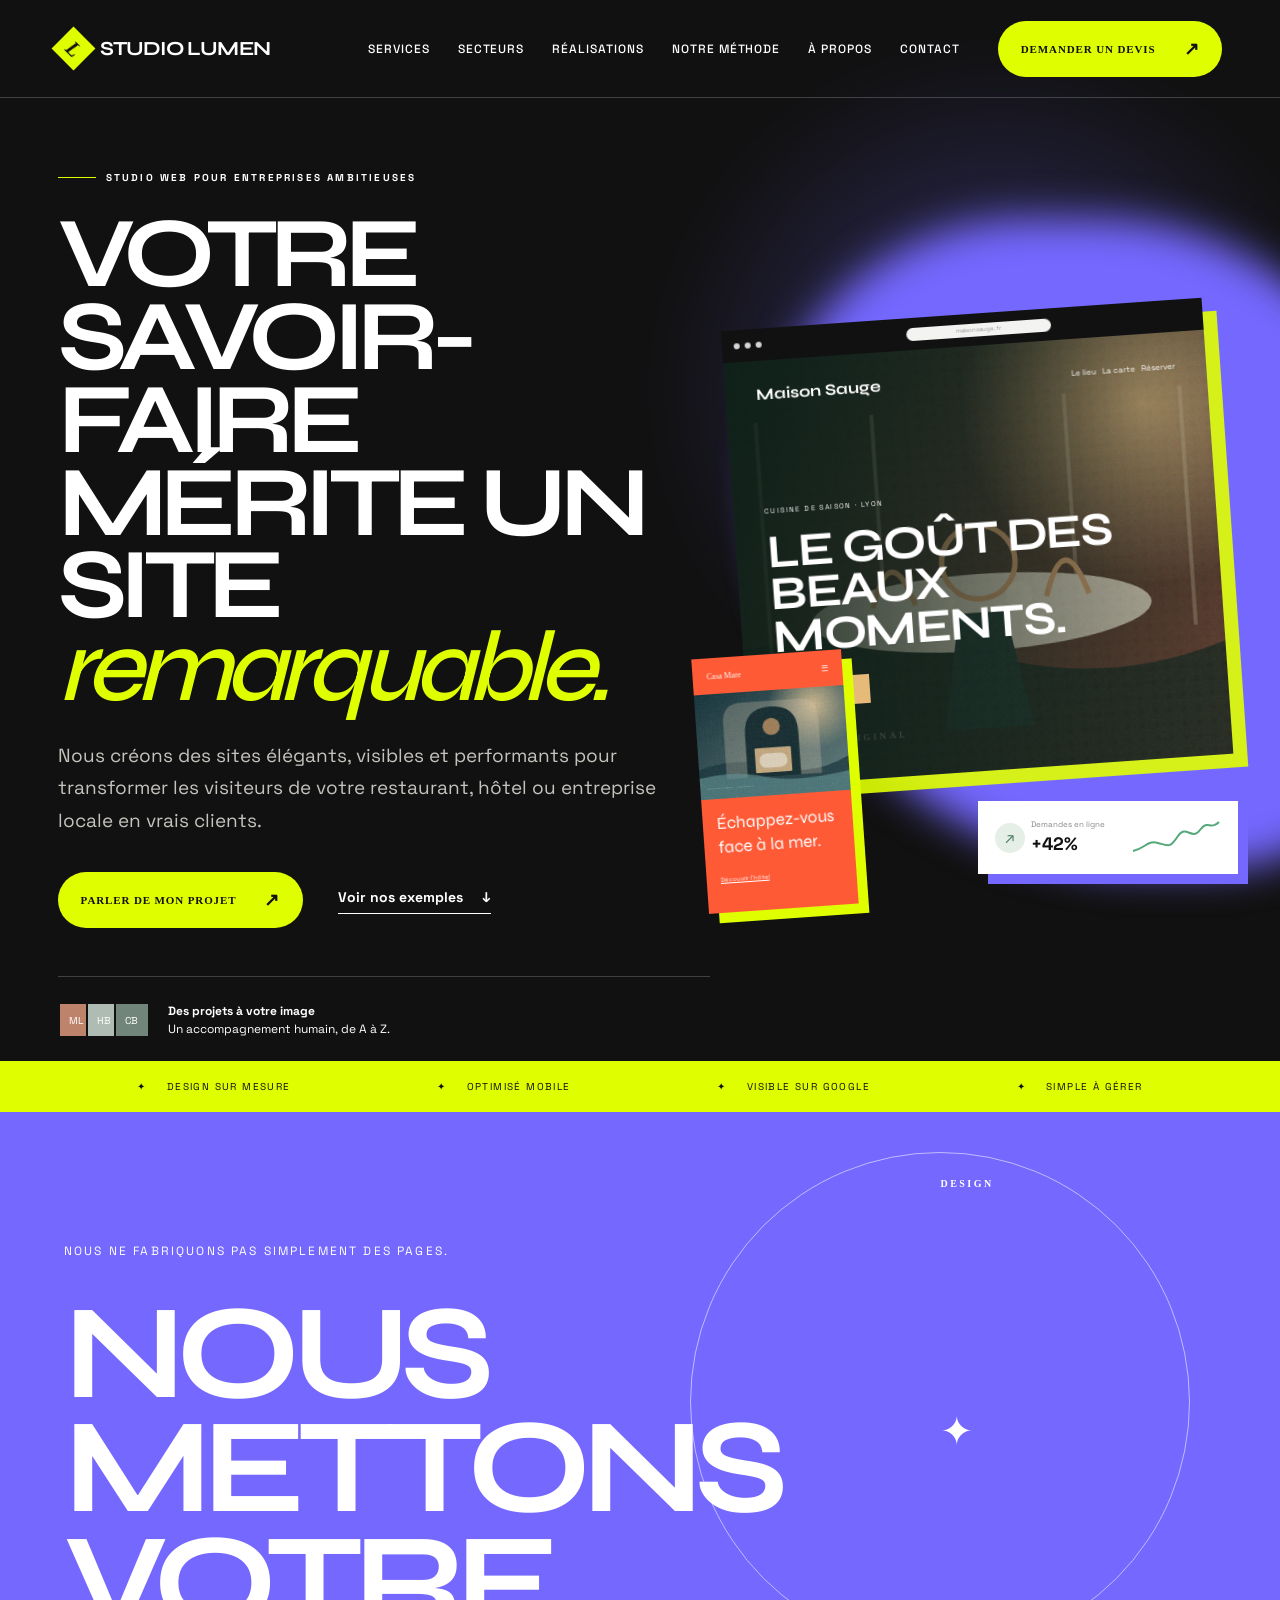
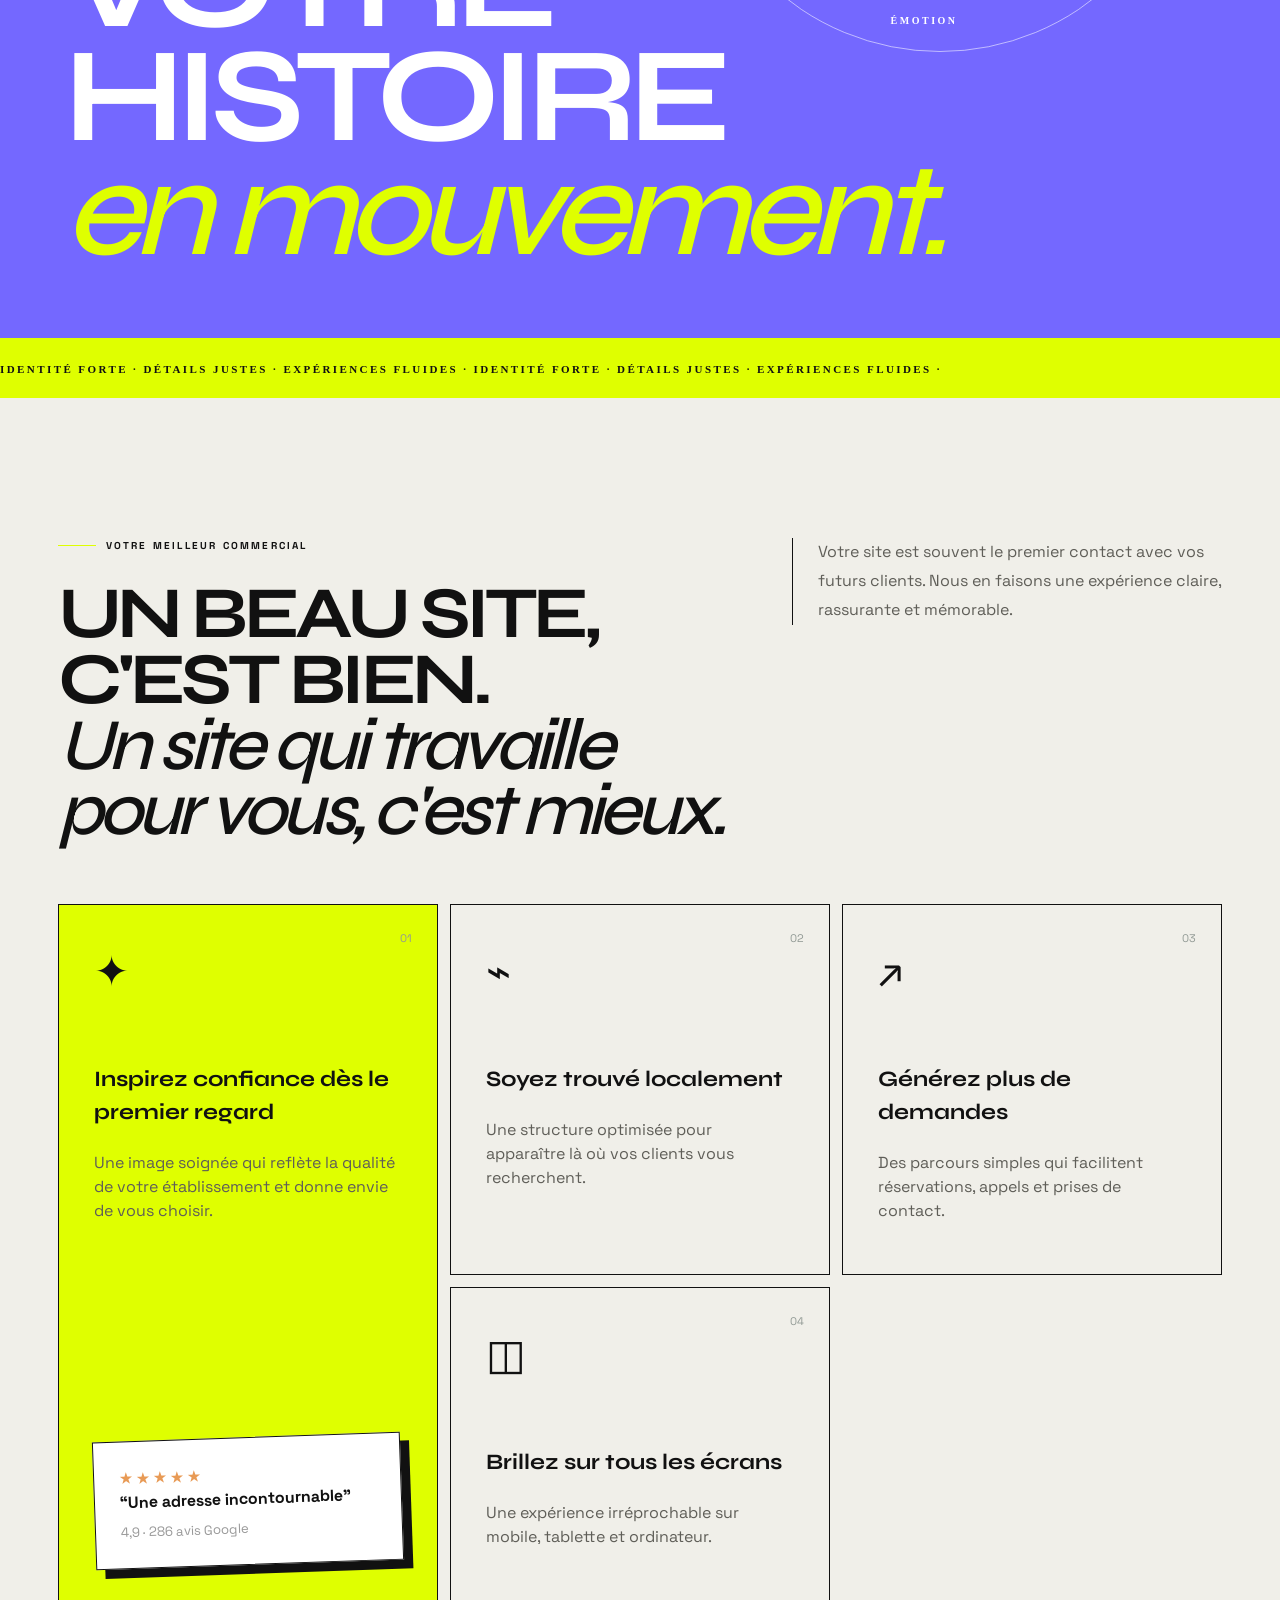
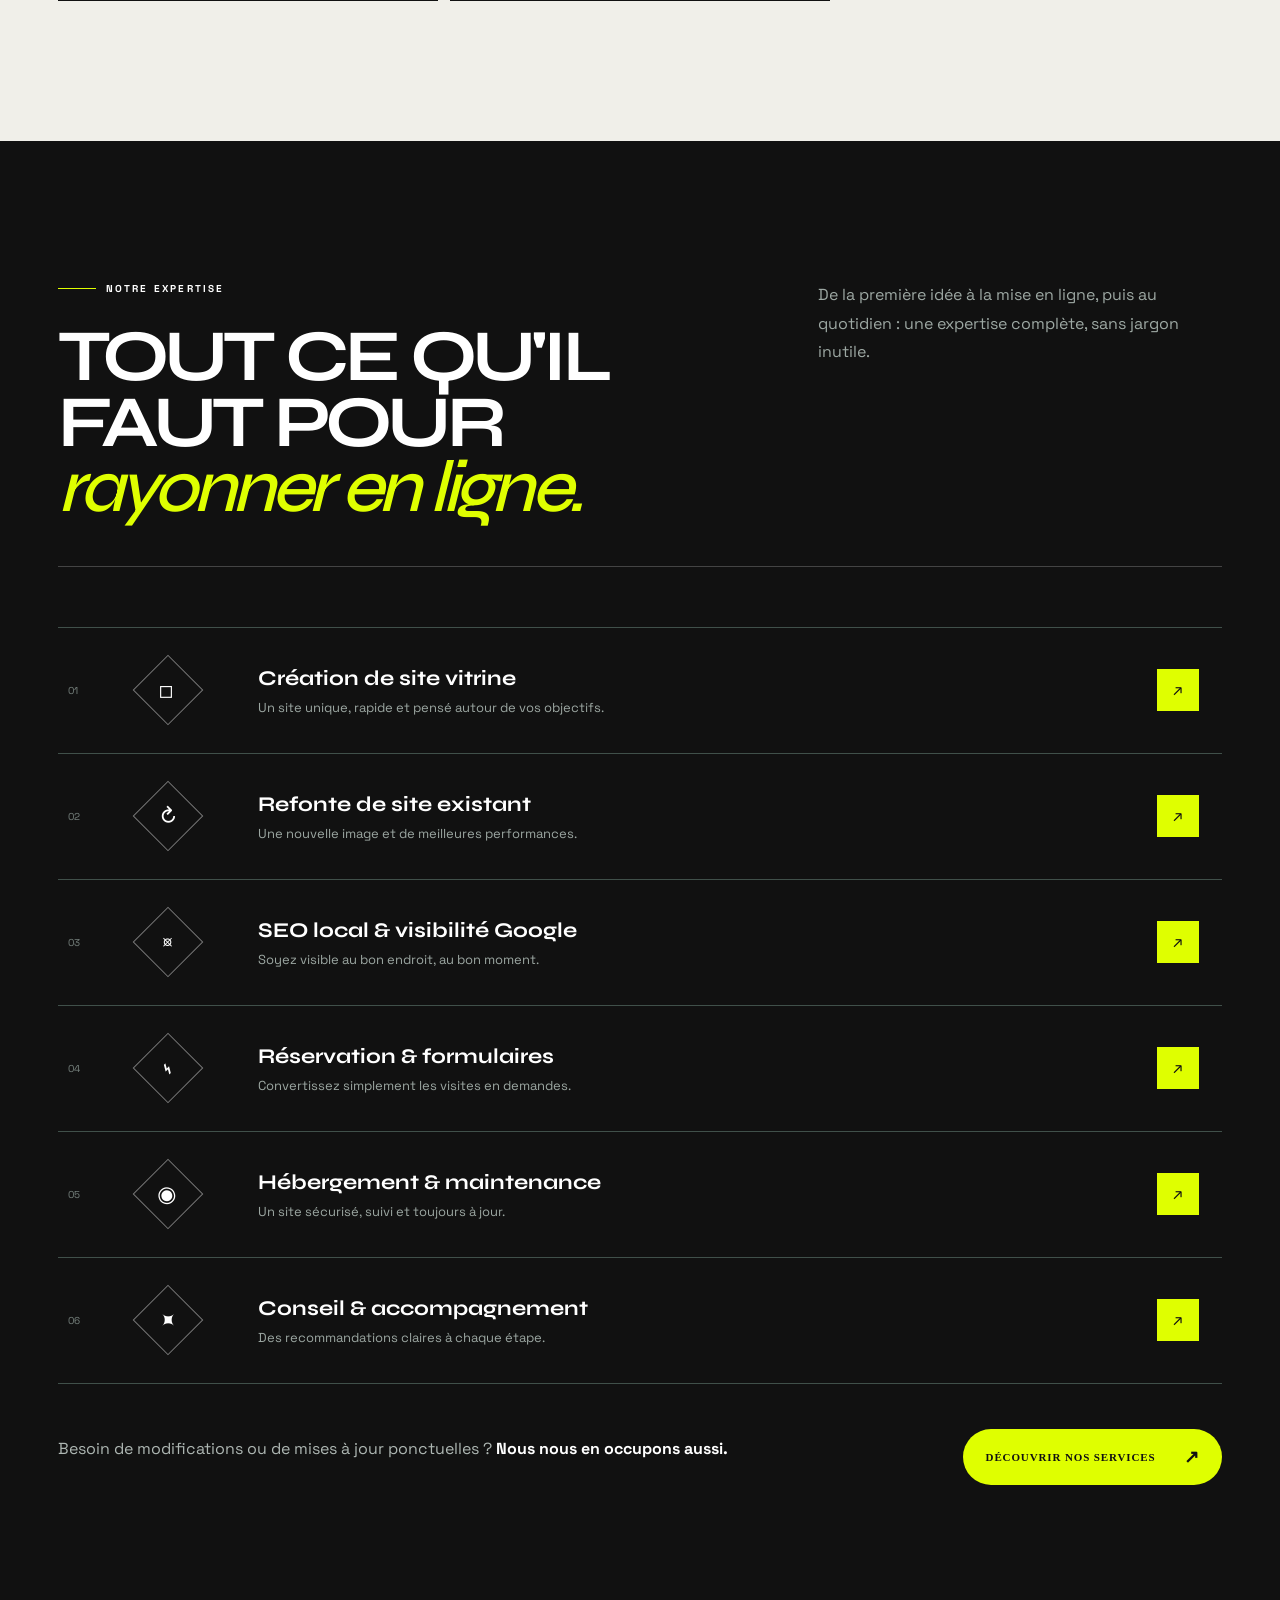
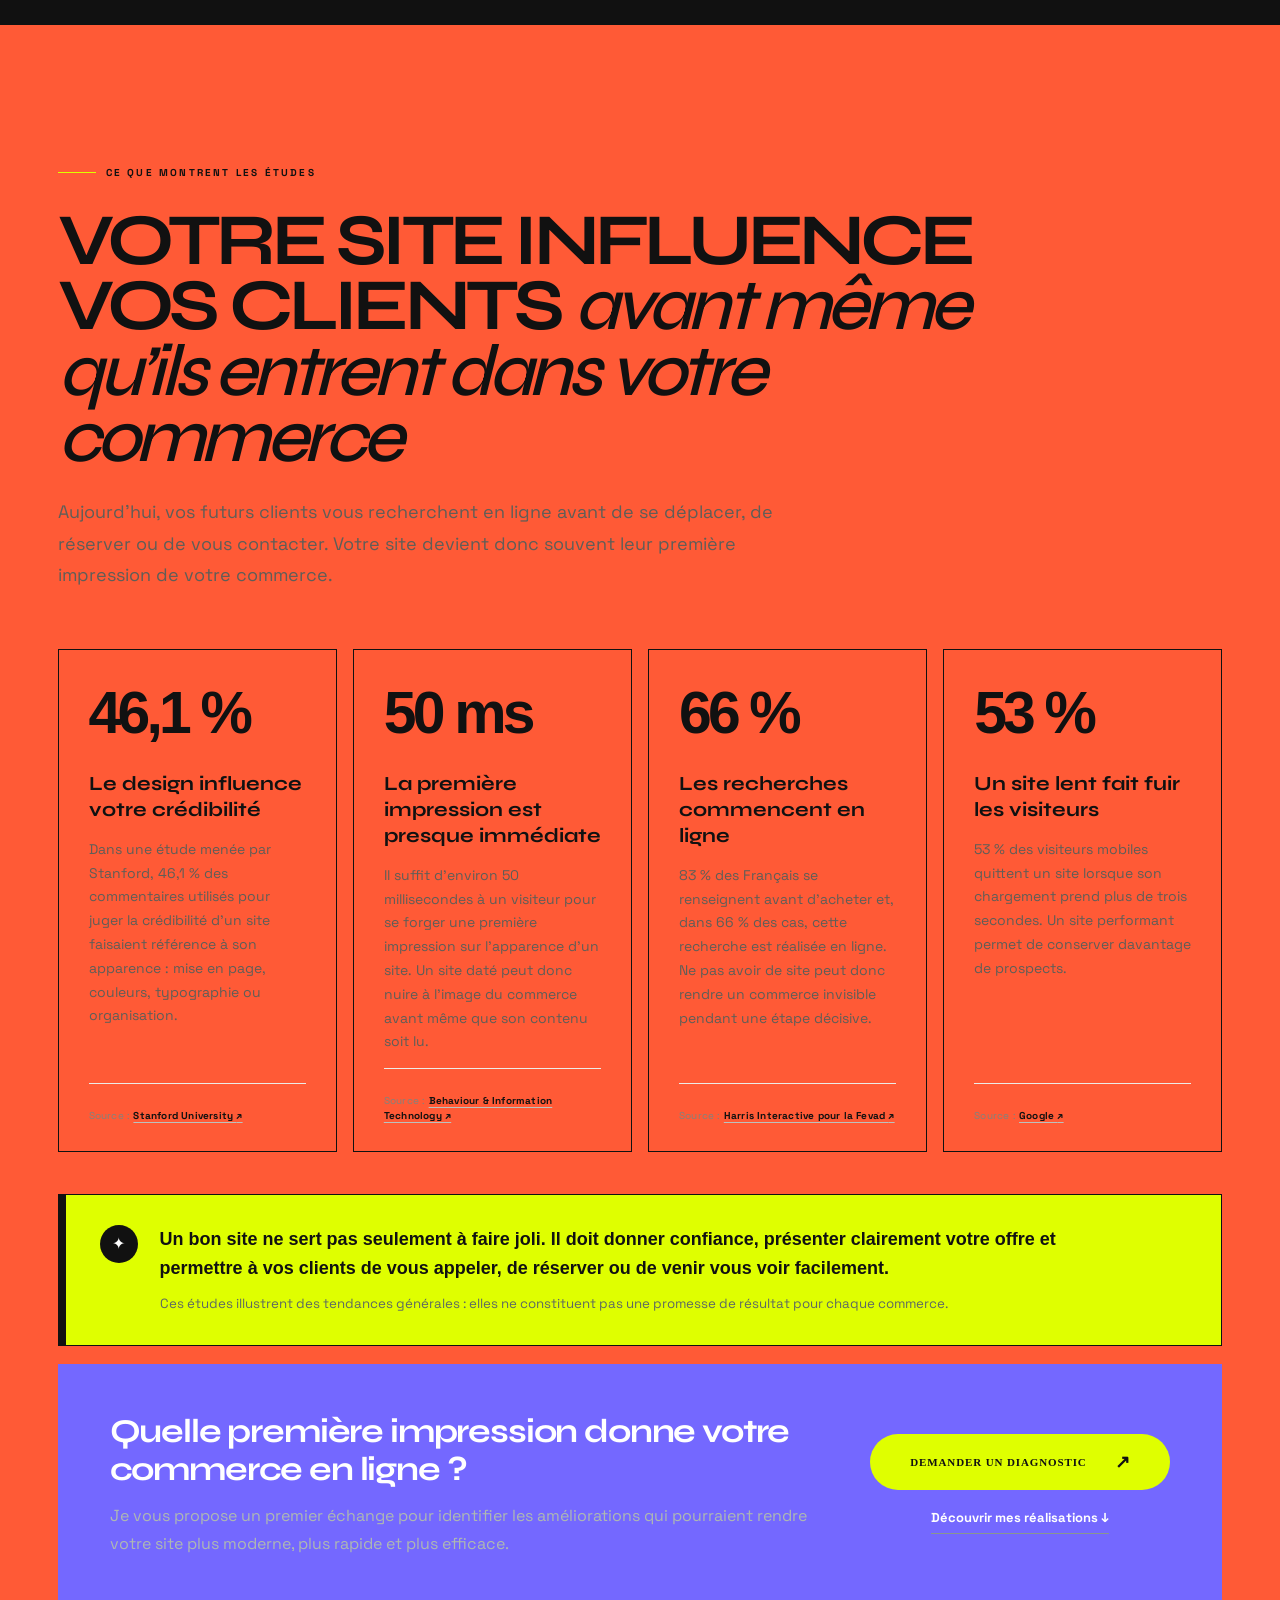
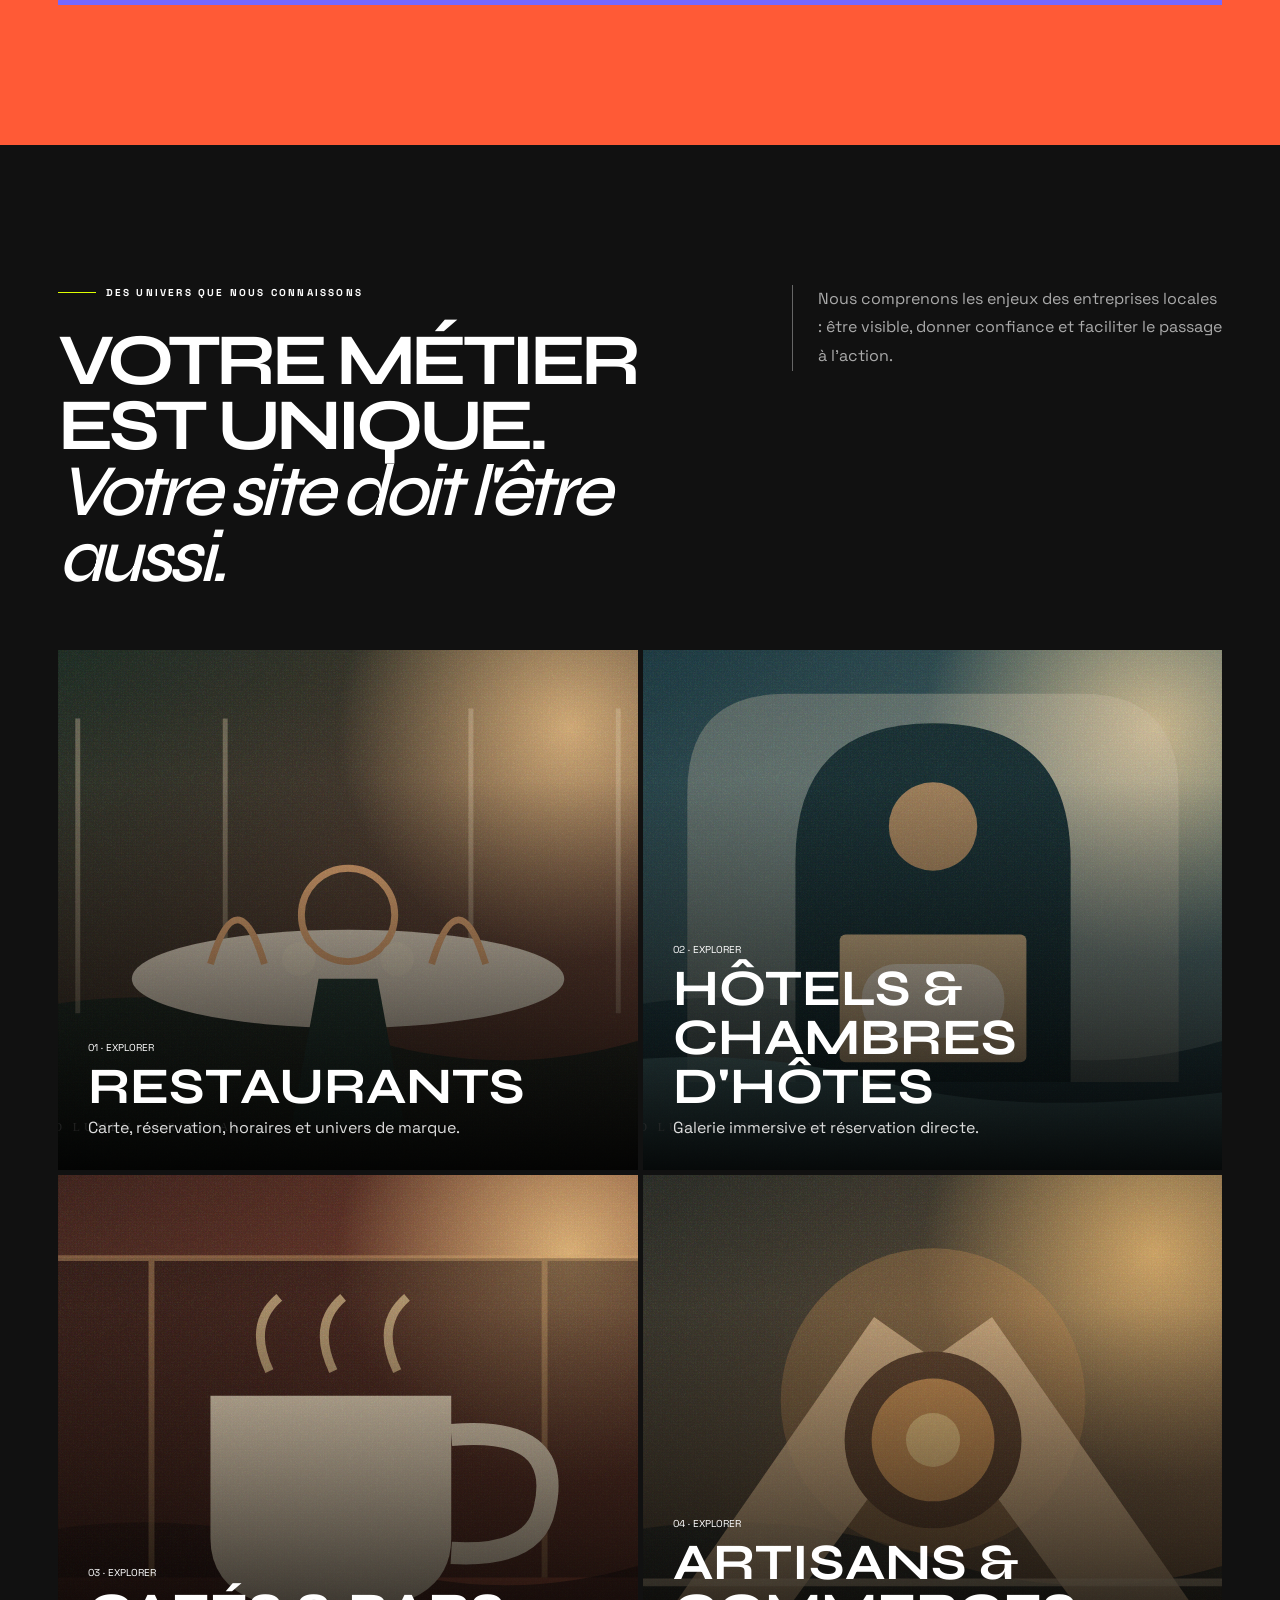
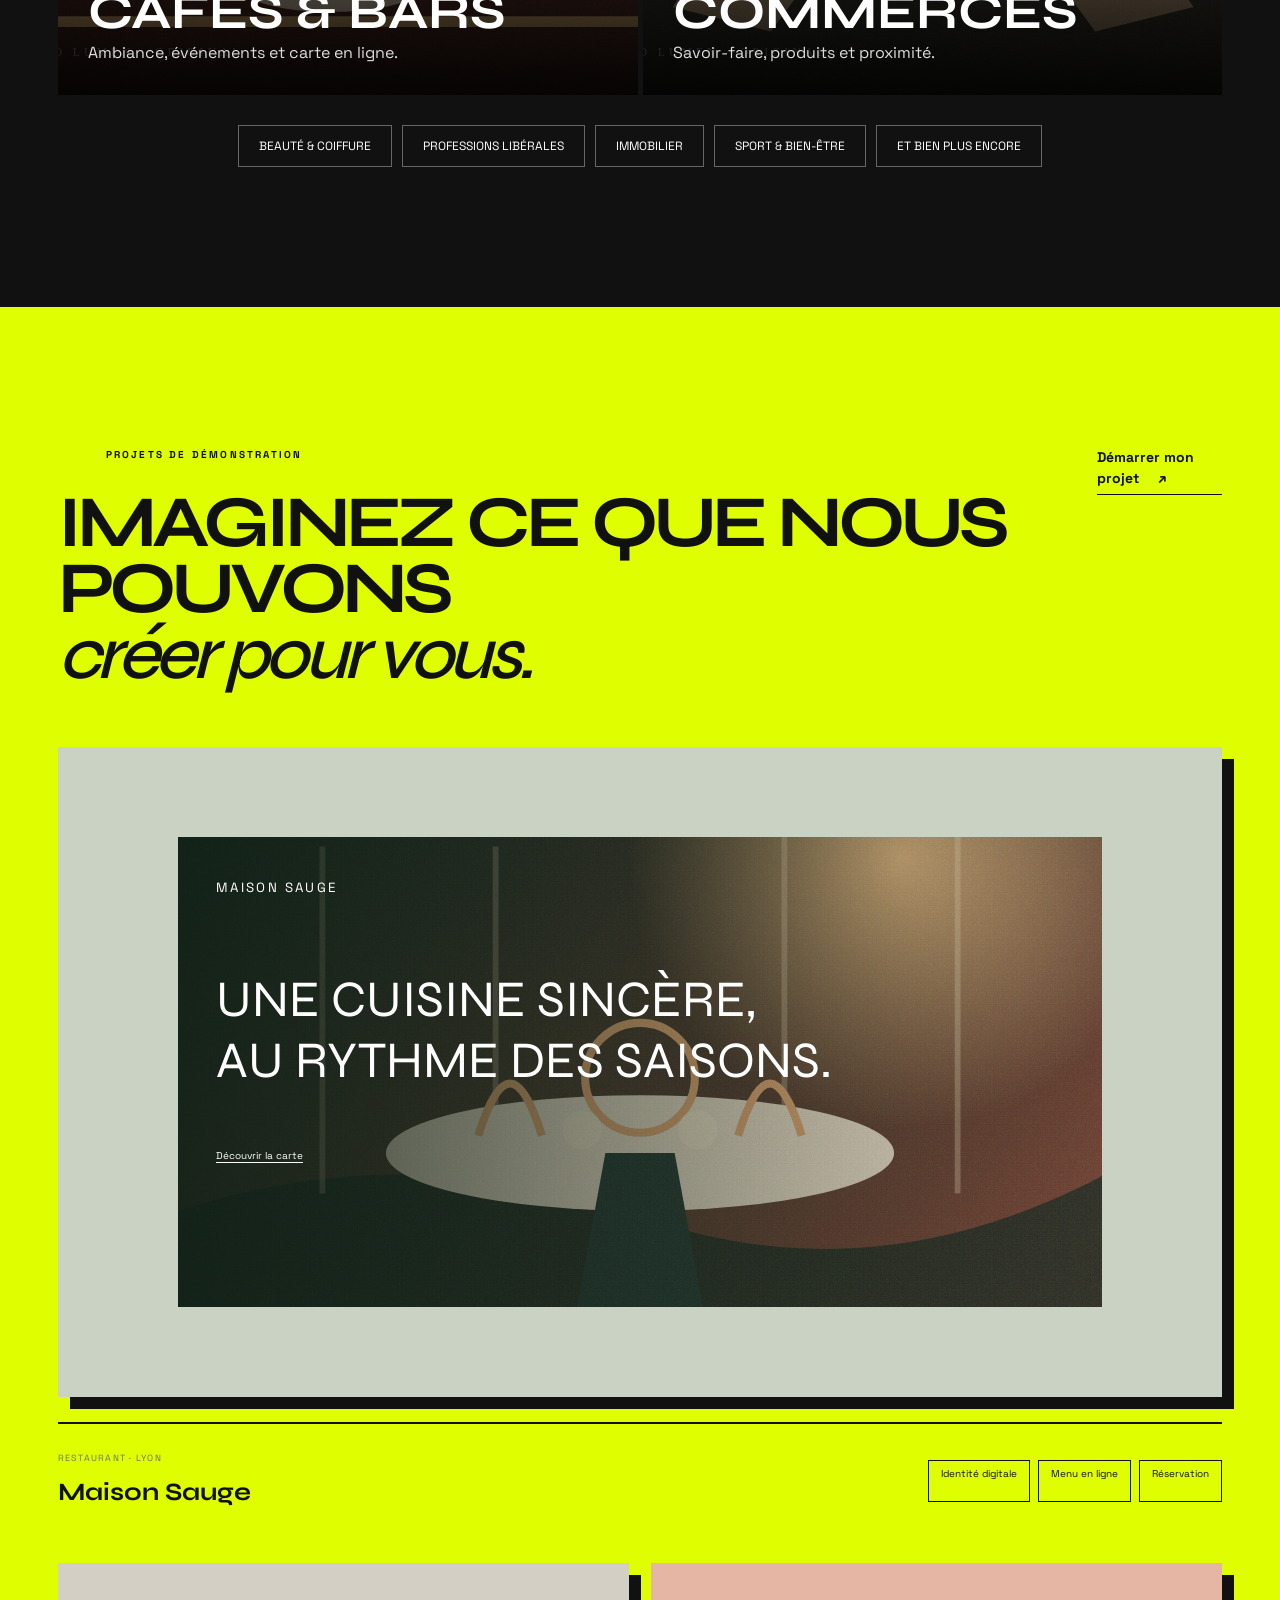
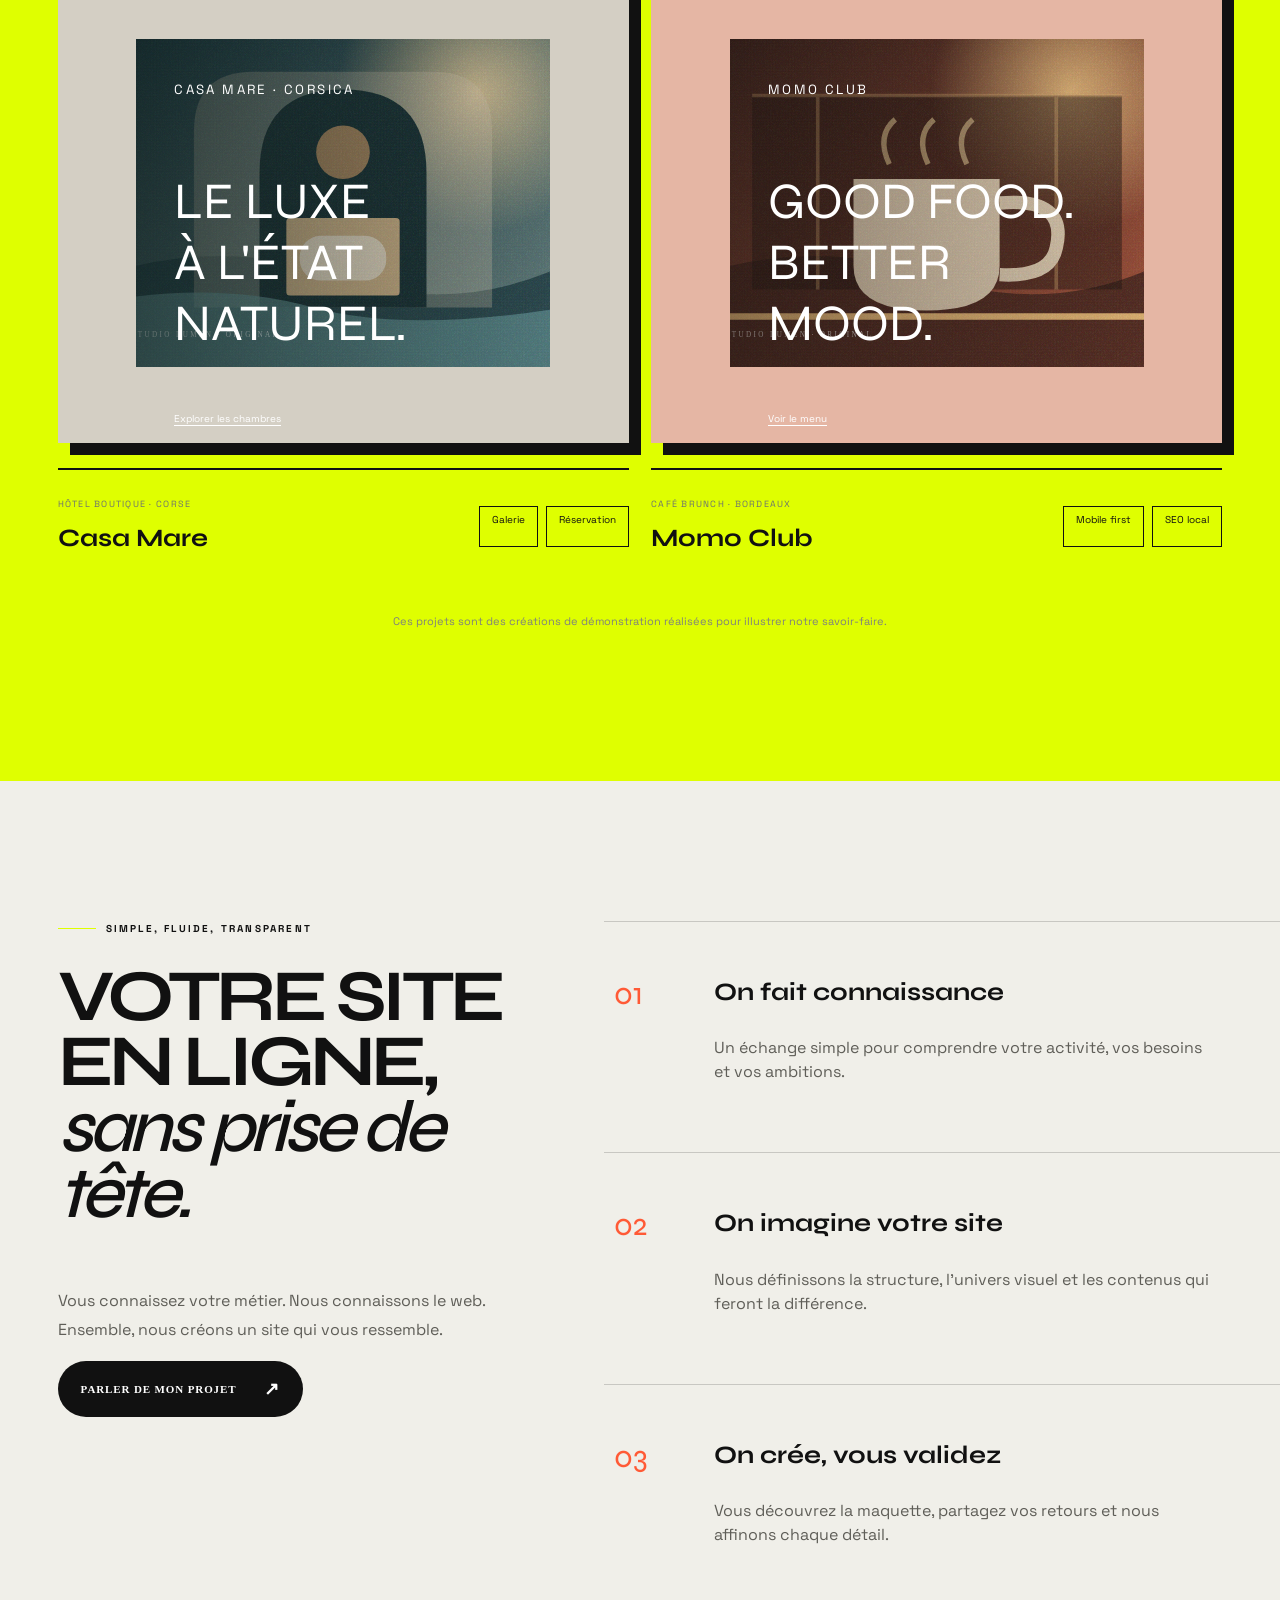
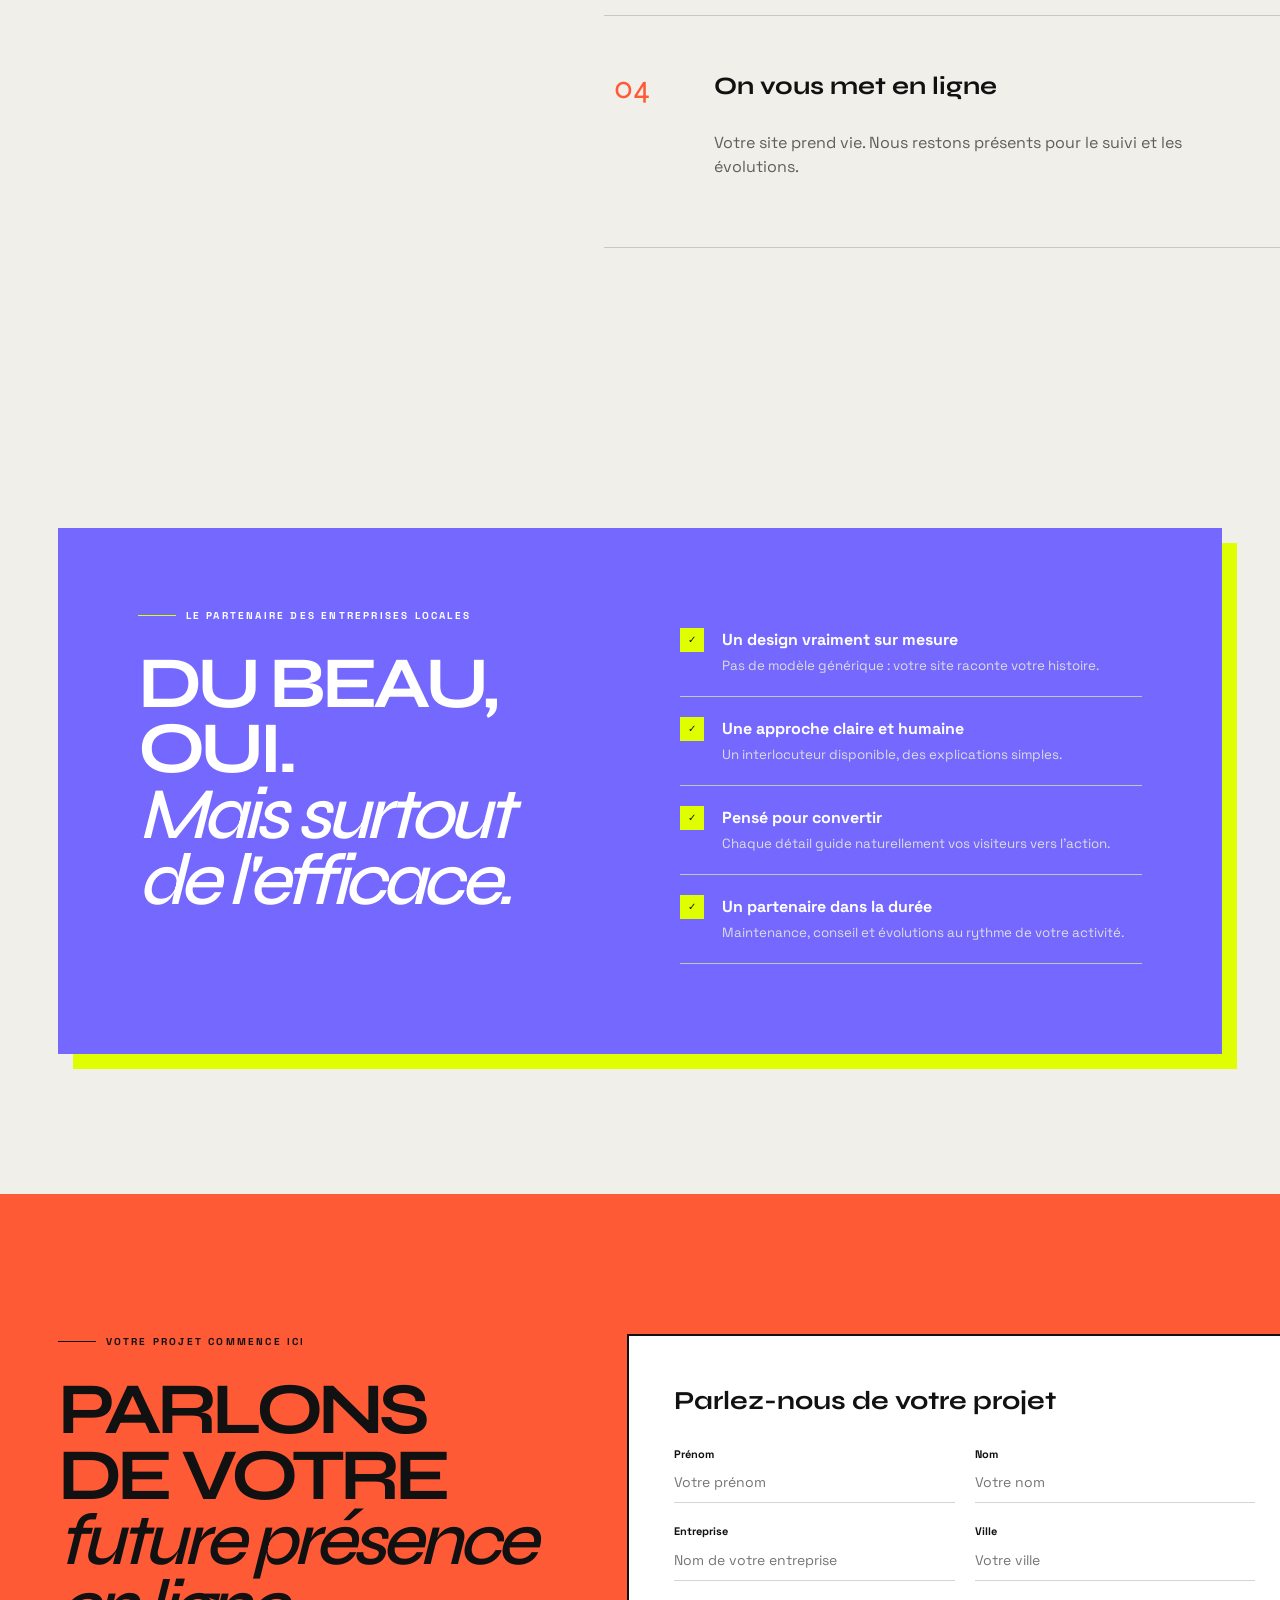
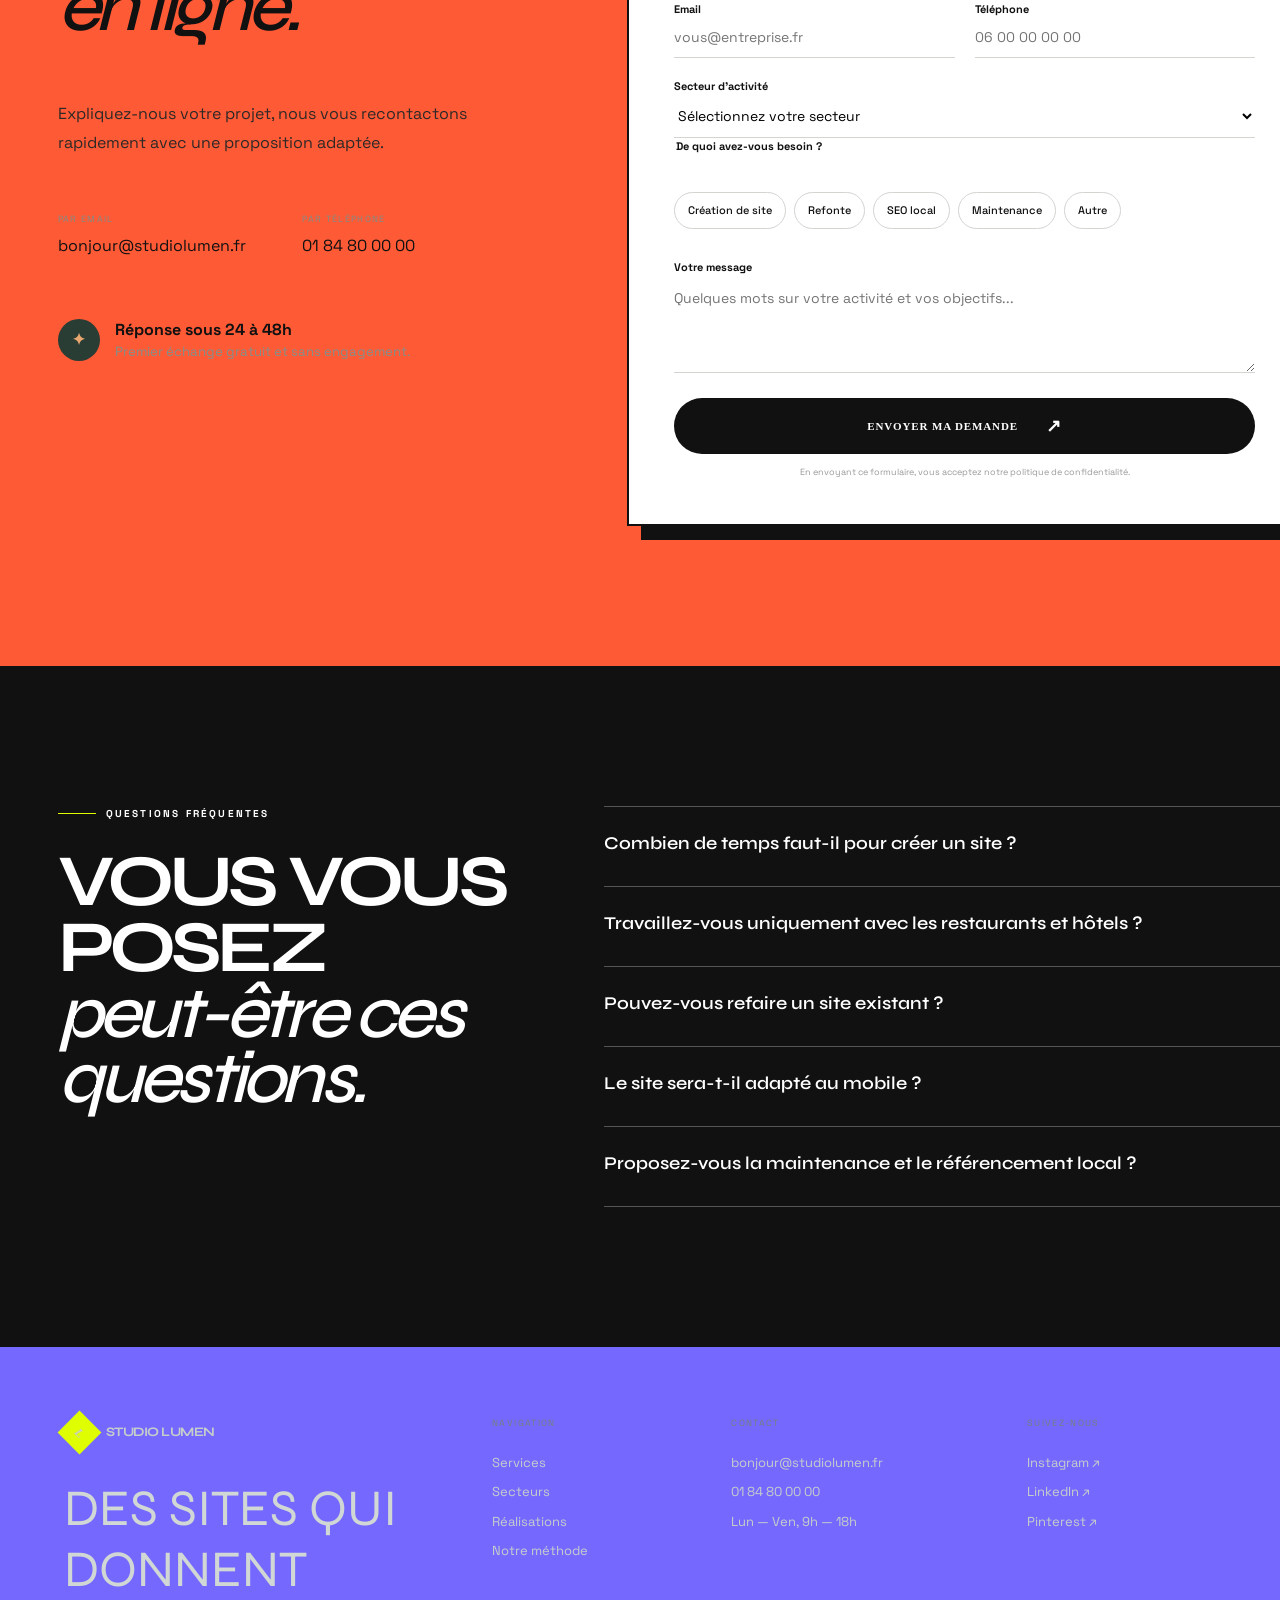
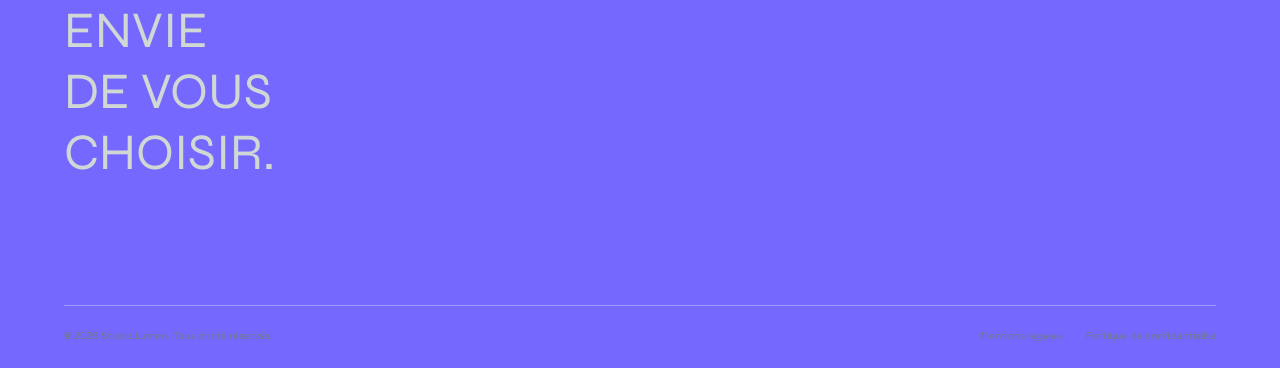
==== commit 8c602a39: "Refondre la direction artistique façon agence créative" ====
--- a/index.html
+++ b/index.html
@@ -7,10 +7,12 @@
   <title>Studio Lumen — Sites web pour entreprises locales</title>
   <link rel="preconnect" href="https://fonts.googleapis.com">
   <link rel="preconnect" href="https://fonts.gstatic.com" crossorigin>
-  <link href="https://fonts.googleapis.com/css2?family=DM+Sans:wght@400;500;600;700&family=Manrope:wght@400;500;600;700;800&display=swap" rel="stylesheet">
+  <link href="https://fonts.googleapis.com/css2?family=Space+Grotesk:wght@400;500;600;700&family=Syne:wght@500;600;700;800&display=swap" rel="stylesheet">
   <link rel="stylesheet" href="styles.css?v=4">
 </head>
 <body>
+  <div class="scroll-progress" aria-hidden="true"></div>
+  <div class="cursor" aria-hidden="true"><span>VOIR</span></div>
   <header class="nav-wrap">
     <a class="brand" href="#accueil" aria-label="Studio Lumen, accueil"><span class="brand-mark">L</span><span>Studio Lumen</span></a>
     <button class="menu-toggle" aria-label="Ouvrir le menu" aria-expanded="false"><span></span><span></span></button>
--- a/styles.css
+++ b/styles.css
@@ -12,3 +12,21 @@
 body{overflow-x:hidden}.creative-band{position:relative;min-height:70vh;padding:130px 5vw 95px;background:#ee8e70;color:var(--ink);display:flex;flex-direction:column;justify-content:center;overflow:hidden}.creative-band>p{font-size:12px;letter-spacing:.18em;text-transform:uppercase}.creative-band h2{font-size:clamp(3.5rem,8.5vw,9rem);line-height:.85;max-width:1300px;margin:25px 0 70px;position:relative;z-index:2}.creative-band h2 em{color:#fff1df;text-shadow:0 8px 40px rgba(78,35,25,.14)}.creative-orbit{position:absolute;width:420px;height:420px;border:1px solid rgba(22,34,28,.25);border-radius:50%;right:7vw;top:40px;animation:orbit 18s linear infinite}.creative-orbit span:first-child{position:absolute;inset:50%;font-size:40px}.creative-orbit span:nth-child(2),.creative-orbit span:nth-child(3){position:absolute;font:700 10px Manrope;letter-spacing:.25em}.creative-orbit span:nth-child(2){top:25px;left:50%}.creative-orbit span:nth-child(3){bottom:25px;left:40%}.creative-ticker{margin:0 -5vw -95px;background:var(--ink);color:white;padding:18px 0;white-space:nowrap;overflow:hidden}.creative-ticker div{display:inline-block;font:700 11px Manrope;letter-spacing:.22em;animation:ticker 20s linear infinite}.sector:before{content:'↗';position:absolute;z-index:3;right:25px;top:25px;width:44px;height:44px;border-radius:50%;display:grid;place-items:center;background:rgba(255,255,255,.9);color:var(--ink);transform:scale(0) rotate(-40deg);transition:.35s}.sector:hover:before{transform:scale(1) rotate(0)}.sector img,.project-site,.mock-restaurant,.mobile-img{image-rendering:auto}.hero-visual{perspective:1200px}.main-browser{transition:transform .25s ease-out;transform:rotate(2deg) rotateX(var(--tilt-y,0deg)) rotateY(var(--tilt-x,0deg))}.hero:before{content:'';position:absolute;width:420px;height:420px;background:radial-gradient(circle,#f2ad98 0%,rgba(242,173,152,0) 68%);left:var(--spot-x,15%);top:var(--spot-y,20%);transform:translate(-50%,-50%);opacity:.22;pointer-events:none}@keyframes orbit{to{transform:rotate(360deg)}}@keyframes ticker{to{transform:translateX(-50%)}}
 @media(max-width:700px){.creative-band{min-height:60vh;padding:90px 20px 75px}.creative-band h2{font-size:3.5rem;margin-bottom:55px}.creative-ticker{margin:0 -20px -75px}.creative-orbit{width:260px;height:260px;right:-80px}.sector b{opacity:1;transform:none;right:24px;bottom:22px}.sector>div{padding-bottom:58px}}
 @media(prefers-reduced-motion:reduce){.creative-orbit,.creative-ticker div{animation:none}.main-browser{transform:rotate(2deg)}}
+
+/* Direction artistique 2026 — éditoriale, contrastée et cinétique */
+:root{--ink:#111111;--cream:#f0efe9;--white:#fff;--sage:#dfff00;--coral:#ff5a36;--violet:#7468ff;--line:rgba(17,17,17,.18);--muted:#5f5e58}
+*{cursor:default}body{font-family:'Space Grotesk',sans-serif;background:var(--cream)}h1,h2,h3,.brand{font-family:'Syne',sans-serif}h1,h2{font-weight:700;text-transform:uppercase}h1{font-size:clamp(4rem,7.8vw,8.4rem);line-height:.83;letter-spacing:-.075em}h2{font-size:clamp(3rem,5.7vw,6.5rem);line-height:.9;letter-spacing:-.065em}h1 em,h2 em{font-family:'Syne',sans-serif;font-weight:500;color:inherit;text-transform:none}.section-pad{padding:140px max(4.5vw,24px)}
+.scroll-progress{position:fixed;z-index:100;top:0;left:0;width:var(--progress,0);height:4px;background:var(--sage);mix-blend-mode:difference;pointer-events:none}.cursor{position:fixed;z-index:99;top:-30px;left:-30px;width:60px;height:60px;border-radius:50%;display:grid;place-items:center;background:var(--sage);color:#111;font:700 9px 'Space Grotesk';letter-spacing:.12em;pointer-events:none;opacity:0;transition:width .25s,height .25s,top .25s,left .25s,opacity .2s;will-change:transform}.cursor.is-visible{opacity:1}.cursor.is-active{width:82px;height:82px;top:-41px;left:-41px}
+.nav-wrap{position:absolute;height:98px;padding:0 4.5vw;border-color:rgba(255,255,255,.2);color:white}.brand{font-size:20px;text-transform:uppercase;letter-spacing:-.04em}.brand-mark{background:var(--sage);color:#111;border-radius:0;transform:rotate(45deg)}.brand-mark::first-letter{transform:rotate(-45deg)}.nav-links{font-size:12px;text-transform:uppercase;letter-spacing:.08em}.nav-links a{position:relative}.nav-links a:after{content:'';position:absolute;left:0;right:100%;bottom:-5px;height:2px;background:var(--sage);transition:right .3s}.nav-links a:hover{color:inherit}.nav-links a:hover:after{right:0}.btn{border-radius:999px;text-transform:uppercase;font-size:11px;letter-spacing:.08em;padding:17px 23px}.nav-cta{background:var(--sage);color:#111}.nav-cta:hover{background:white}
+.hero{min-height:100svh;padding:170px 4.5vw 74px;background:#111;color:white;grid-template-columns:56% 44%;align-items:center}.hero:before{width:60vw;height:60vw;background:radial-gradient(circle,var(--violet),transparent 64%);opacity:.35;filter:blur(30px);left:78%;top:35%}.hero-copy{max-width:900px}.hero-copy h1 em{color:var(--sage);display:block}.hero-copy>p{color:#c5c3bd;max-width:630px}.eyebrow{font-size:10px;letter-spacing:.22em}.eyebrow>span{width:38px;background:var(--sage)}.btn-coral{background:var(--sage);color:#111}.btn-coral:hover{background:white;color:#111}.hero .text-link{border-color:white}.trust-row{border-top:1px solid rgba(255,255,255,.2);padding-top:25px;margin-top:48px}.avatars span{border-radius:0;border-color:#111}.hero-visual{min-height:610px}.glow{background:var(--violet);filter:blur(20px);border-radius:46% 54% 34% 66%;animation:blob 9s ease-in-out infinite}.browser,.mini-card{border-radius:0;box-shadow:14px 14px 0 rgba(223,255,0,.9)}.main-browser{transform:rotate(-4deg) rotateX(var(--tilt-y,0deg)) rotateY(var(--tilt-x,0deg))}.browser-bar{background:#111;color:white}.mock-content h2,.mock-nav b,.mobile-card b{font-family:'Syne',sans-serif}.stat-card{color:#111;box-shadow:10px 10px 0 var(--violet)}.mobile-card{background:var(--coral);box-shadow:10px 10px 0 var(--sage)}.hero-bottom{background:var(--sage);color:#111;padding:18px 5vw}.hero-bottom span:before{color:#111}
+.creative-band{background:var(--violet);color:white;min-height:92vh}.creative-band h2{font-size:clamp(4.5rem,10.5vw,11rem)}.creative-band h2 em{color:var(--sage);-webkit-text-stroke:0;text-shadow:none}.creative-orbit{border-color:rgba(255,255,255,.55);width:500px;height:500px}.creative-ticker{background:var(--sage);color:#111}
+.benefits{background:var(--cream)}.section-head{align-items:start}.section-head>p{border-left:1px solid var(--ink);padding-left:25px}.benefit-grid{gap:12px;border:0}.benefit{border:1px solid var(--ink);background:transparent;transition:background .35s,color .35s,transform .35s}.benefit:hover{background:var(--violet);color:white;transform:translateY(-8px)}.benefit.featured{background:var(--sage)}.benefit.featured:hover{color:#111}.benefit .icon{font-size:42px}.review-card{box-shadow:9px 9px 0 #111;border:1px solid #111;color:#111}
+.services{background:#111}.services .section-head{padding-bottom:45px;border-bottom:1px solid #444}.section-head.light h2 em{color:var(--sage)}.service-list article{grid-template-columns:50px 90px 1fr 55px;padding:35px 10px}.service-list article:hover{background:var(--violet);padding-left:28px}.service-icon{border-radius:0;border-color:#777;transform:rotate(45deg)}.service-icon::first-letter{transform:rotate(-45deg)}.service-list article>a{border-radius:0;background:var(--sage);color:#111;border:0}.btn-light{background:var(--sage)}
+.evidence{background:var(--coral);color:#111}.evidence-card{background:transparent;border:1px solid #111;box-shadow:none}.evidence-card:hover{border-color:#111;box-shadow:8px 8px 0 #111}.evidence-number{color:#111}.evidence-conclusion{background:var(--sage);border:1px solid #111;border-left:8px solid #111}.evidence-cta{background:var(--violet)}
+.sectors{background:#111;color:white}.sectors .section-head>p{color:#aaa;border-color:#666}.sector-grid{gap:5px}.sector{min-height:520px}.sector:nth-child(1),.sector:nth-child(4){grid-column:span 1}.sector:after{background:linear-gradient(0deg,rgba(0,0,0,.92),transparent 75%)}.sector img{transform:scale(1.04) translate(var(--media-x,0),var(--media-y,0));transition:transform .5s}.sector:hover img{transform:scale(1.1) translate(var(--media-x,0),var(--media-y,0))}.sector:before{border-radius:0;background:var(--sage)}.sector h3{font:700 clamp(2rem,4vw,4.5rem)/.95 'Syne';text-transform:uppercase}.sector-tags span{border-color:#666;border-radius:0;text-transform:uppercase}
+.work{background:var(--sage)}.project-image{overflow:hidden;transform:translate(var(--media-x,0),var(--media-y,0));transition:transform .25s;box-shadow:12px 12px 0 #111}.project-site{width:86%;height:84%;box-shadow:none}.project-site h3{font-family:'Syne';text-transform:uppercase}.project-info{border-top:2px solid #111;margin-top:25px}.project-info li{border-color:#111;border-radius:0}.method{background:var(--cream)}.steps article{padding:52px 10px;transition:.3s}.steps article:hover{background:var(--violet);color:white;padding-left:25px}.steps article>span{font-family:'Syne';color:var(--coral)}.why-card{background:var(--violet);color:white;box-shadow:15px 15px 0 var(--sage)}.why-list i{background:var(--sage);color:#111;border-radius:0}.why-list small{color:#ddd}
+.contact{background:var(--coral);color:#111}.contact .eyebrow>span{background:#111}.contact-copy>p{color:#2d2926}.quote-form{border:2px solid #111;box-shadow:14px 14px 0 #111}.quote-form input,.quote-form select,.quote-form textarea{font-family:'Space Grotesk'}.contact .btn-coral{background:#111;color:white}.faq{background:#111;color:white}.faq .eyebrow>span{background:var(--sage)}.accordions{border-color:#555}details{border-color:#555}details p{color:#aaa}summary{font-family:'Syne'}footer{background:var(--violet);color:white}.footer-top>div:first-child p{font-family:'Syne';font-size:clamp(2rem,4vw,4rem);text-transform:uppercase}.footer-bottom{border-color:rgba(255,255,255,.3)}
+.reveal{transform:translateY(55px) rotate(.8deg);transition:opacity .9s cubic-bezier(.16,1,.3,1),transform .9s cubic-bezier(.16,1,.3,1)}.reveal.visible{transform:none}@keyframes blob{0%,100%{border-radius:46% 54% 34% 66%;transform:rotate(0)}50%{border-radius:65% 35% 57% 43%;transform:rotate(12deg)}}
+@media(max-width:1000px){.hero{grid-template-columns:1fr;padding-top:150px}.nav-wrap{color:white}.menu-toggle span{background:white}.nav-links.open{background:#111}.cursor{display:none}}
+@media(max-width:700px){h1{font-size:clamp(3.65rem,18vw,5.7rem)}h2{font-size:clamp(2.8rem,13vw,4.5rem)}.section-pad{padding:95px 20px}.hero{padding:120px 20px 0}.hero-visual{min-height:470px}.hero-bottom{background:var(--sage)}.creative-band h2{font-size:clamp(3.4rem,17vw,5.4rem)}.benefit-grid{gap:8px}.service-list article{grid-template-columns:30px 46px 1fr 38px}.sector{min-height:440px}.project-image,.project-large .project-image{box-shadow:7px 7px 0 #111}.why-card{box-shadow:8px 8px 0 var(--sage)}.quote-form{box-shadow:8px 8px 0 #111}.contact{gap:55px}.footer-top>div:first-child p{font-size:2rem}}
+@media(prefers-reduced-motion:reduce){.cursor{display:none}.glow{animation:none}.reveal{transform:none}}
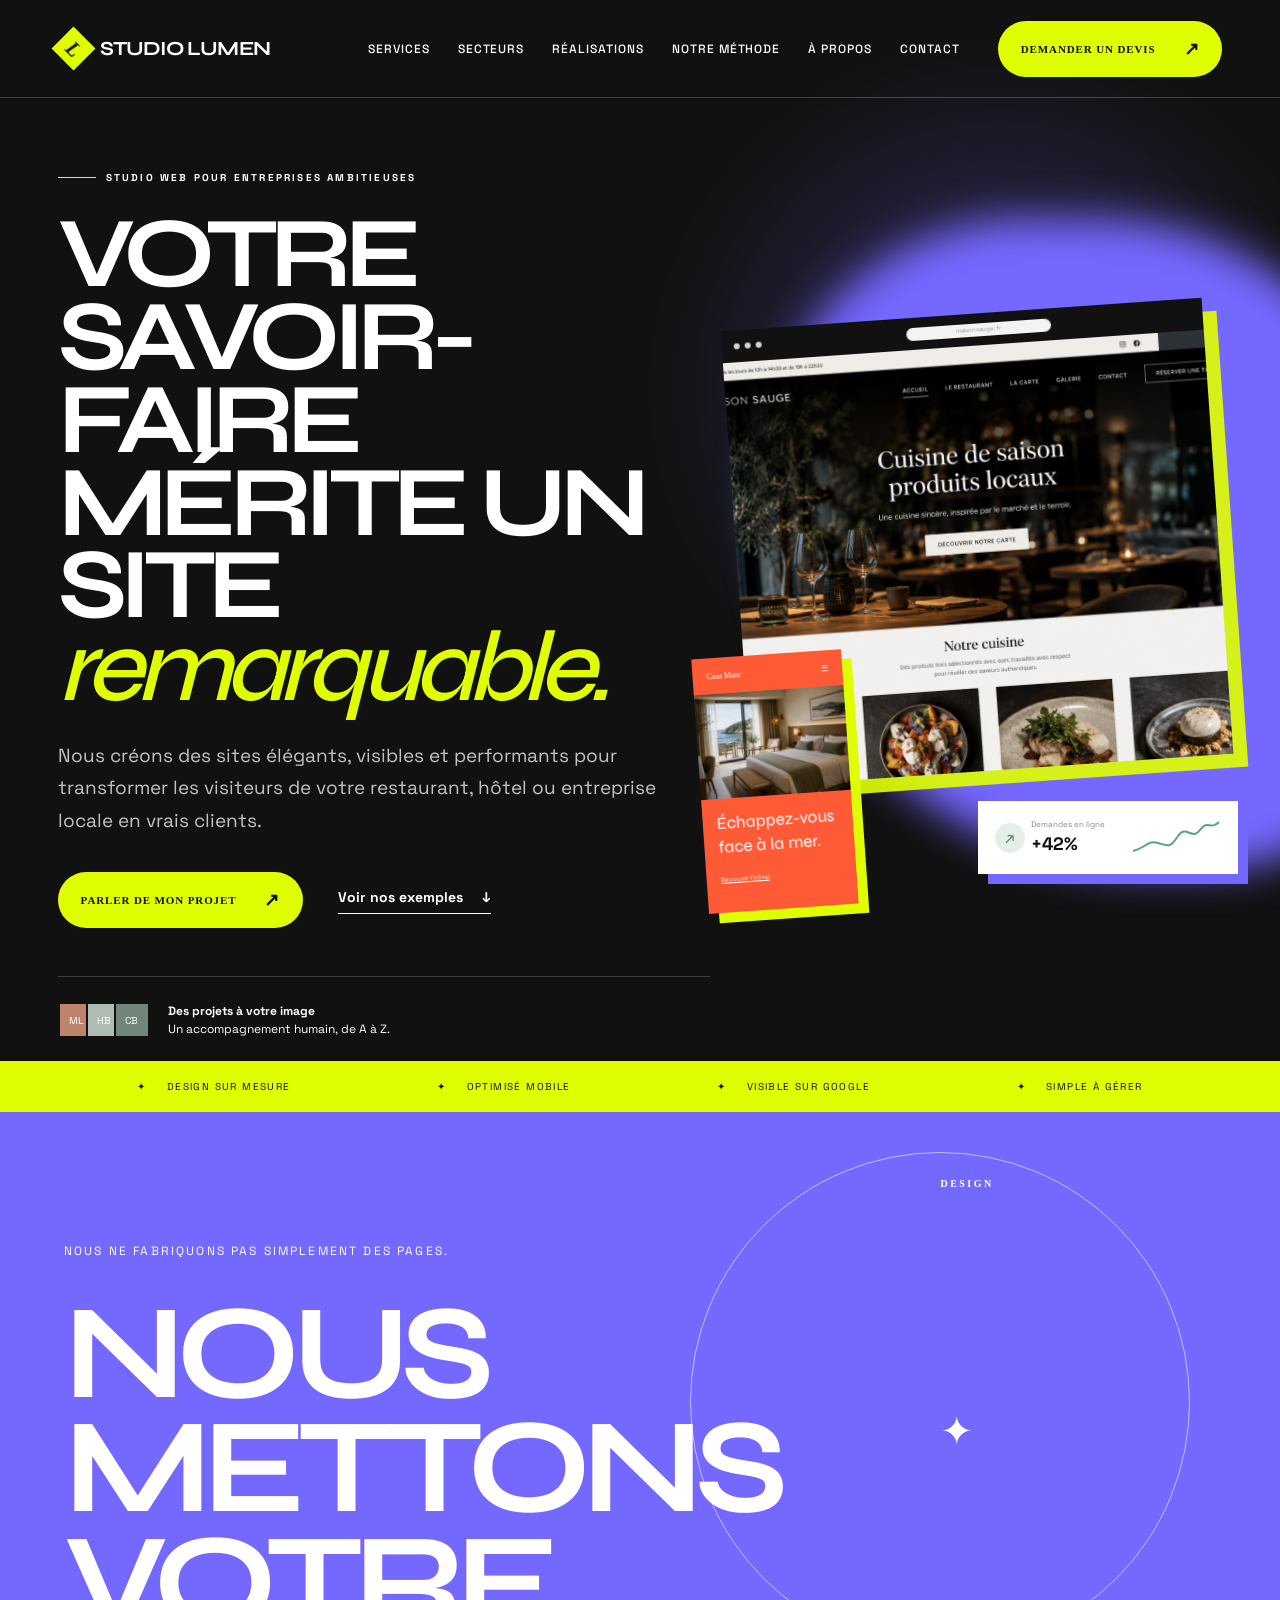
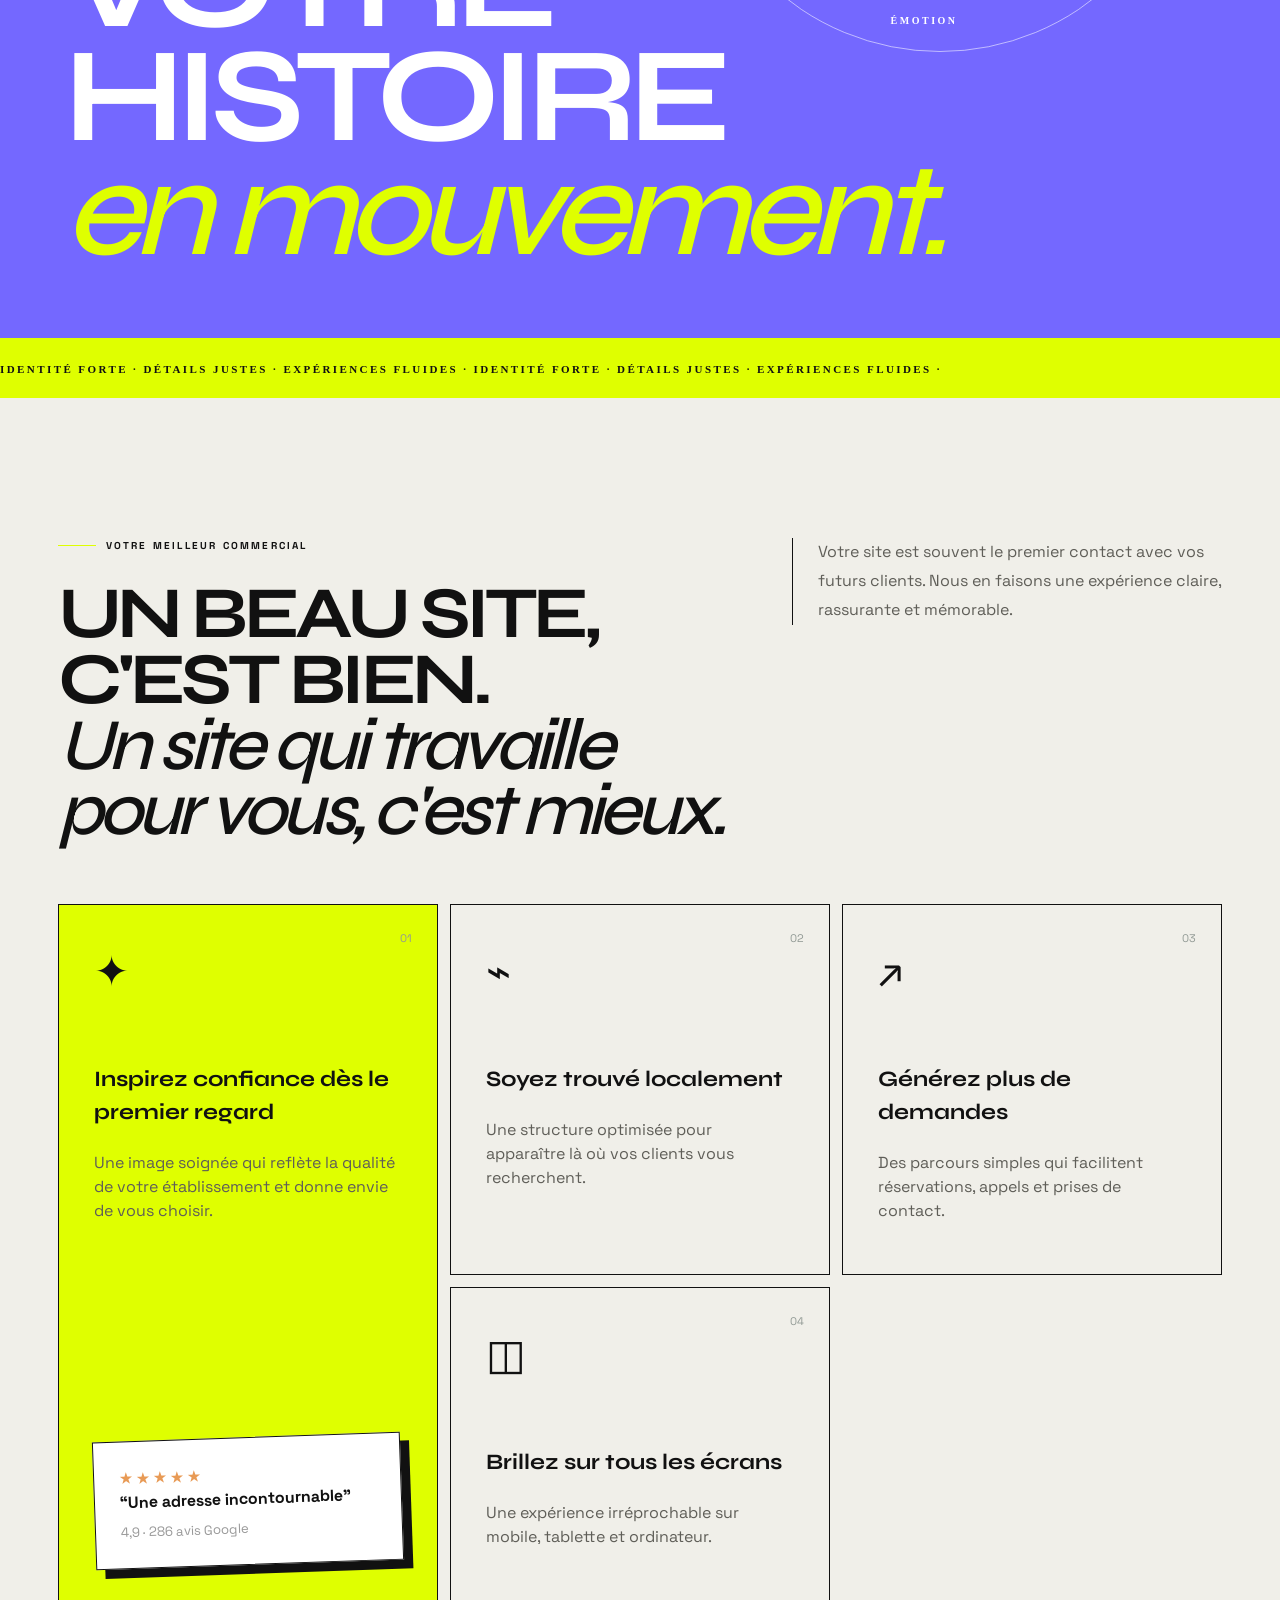
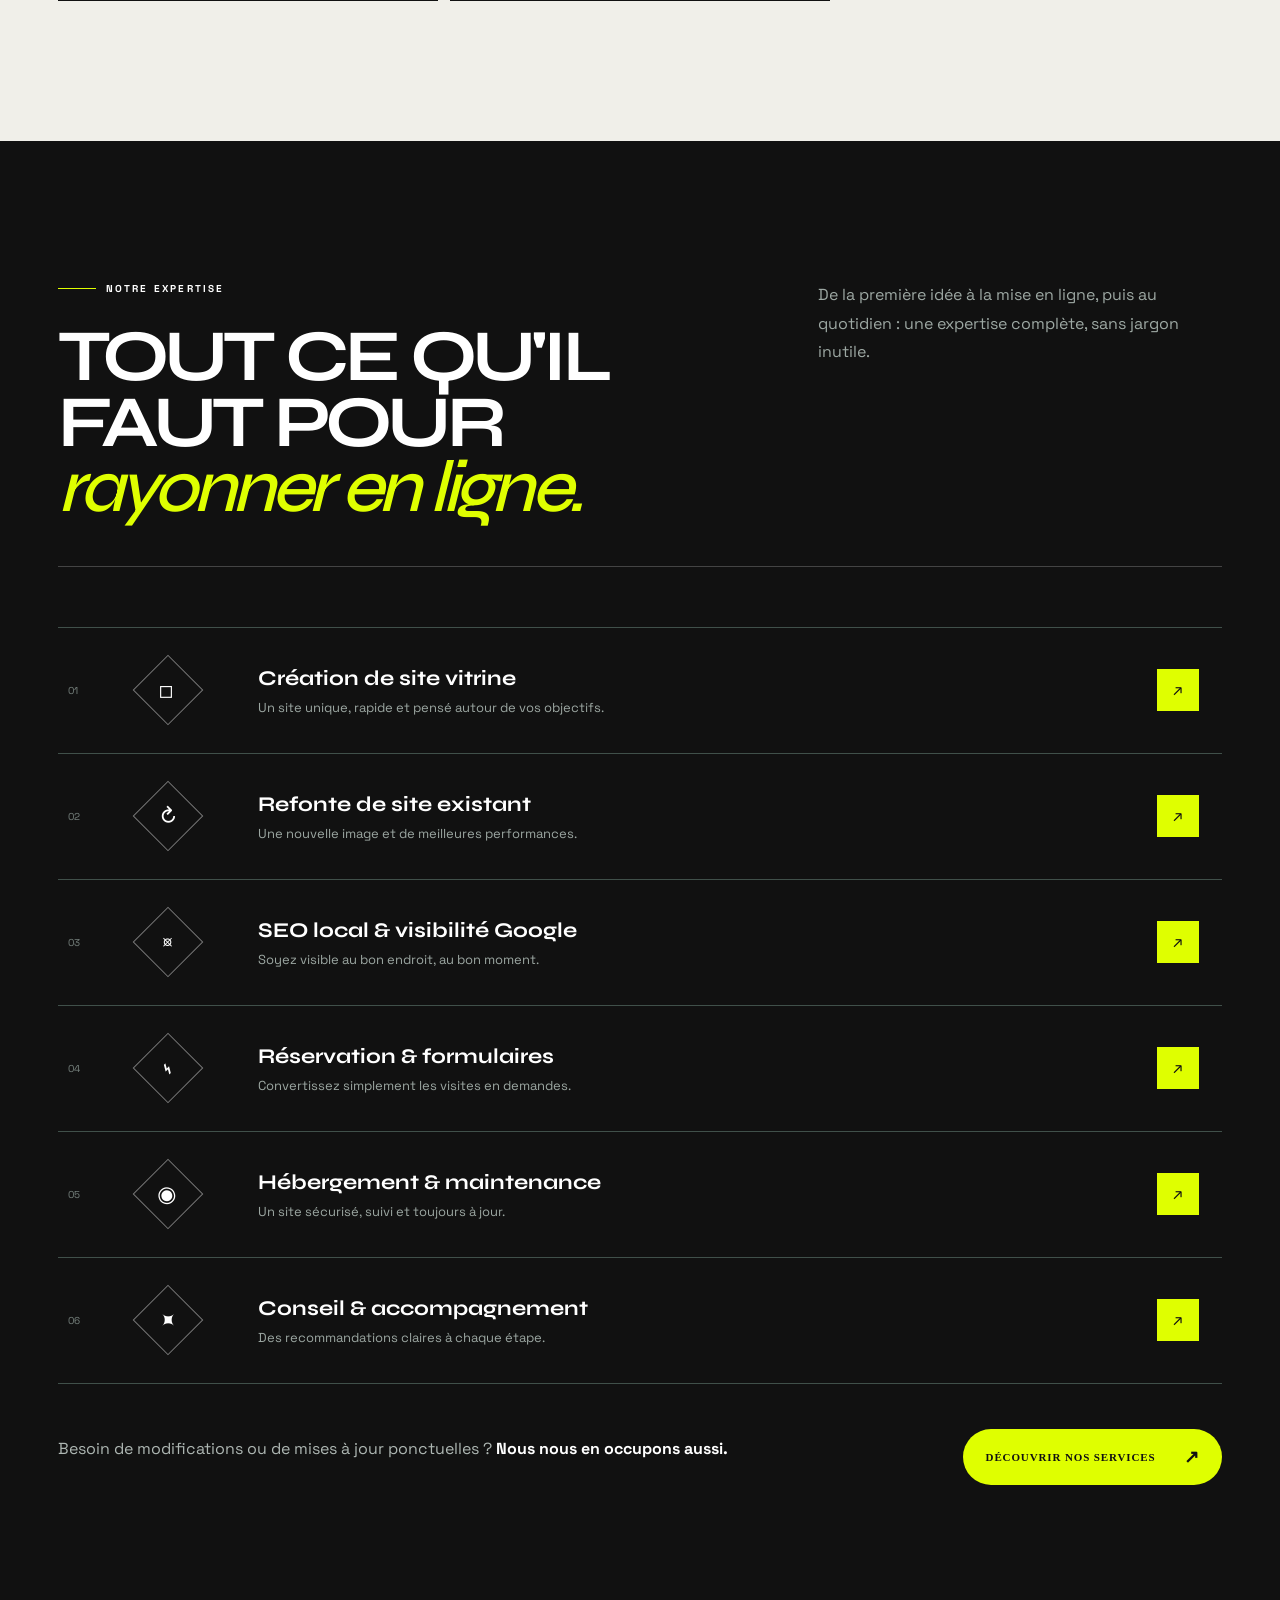
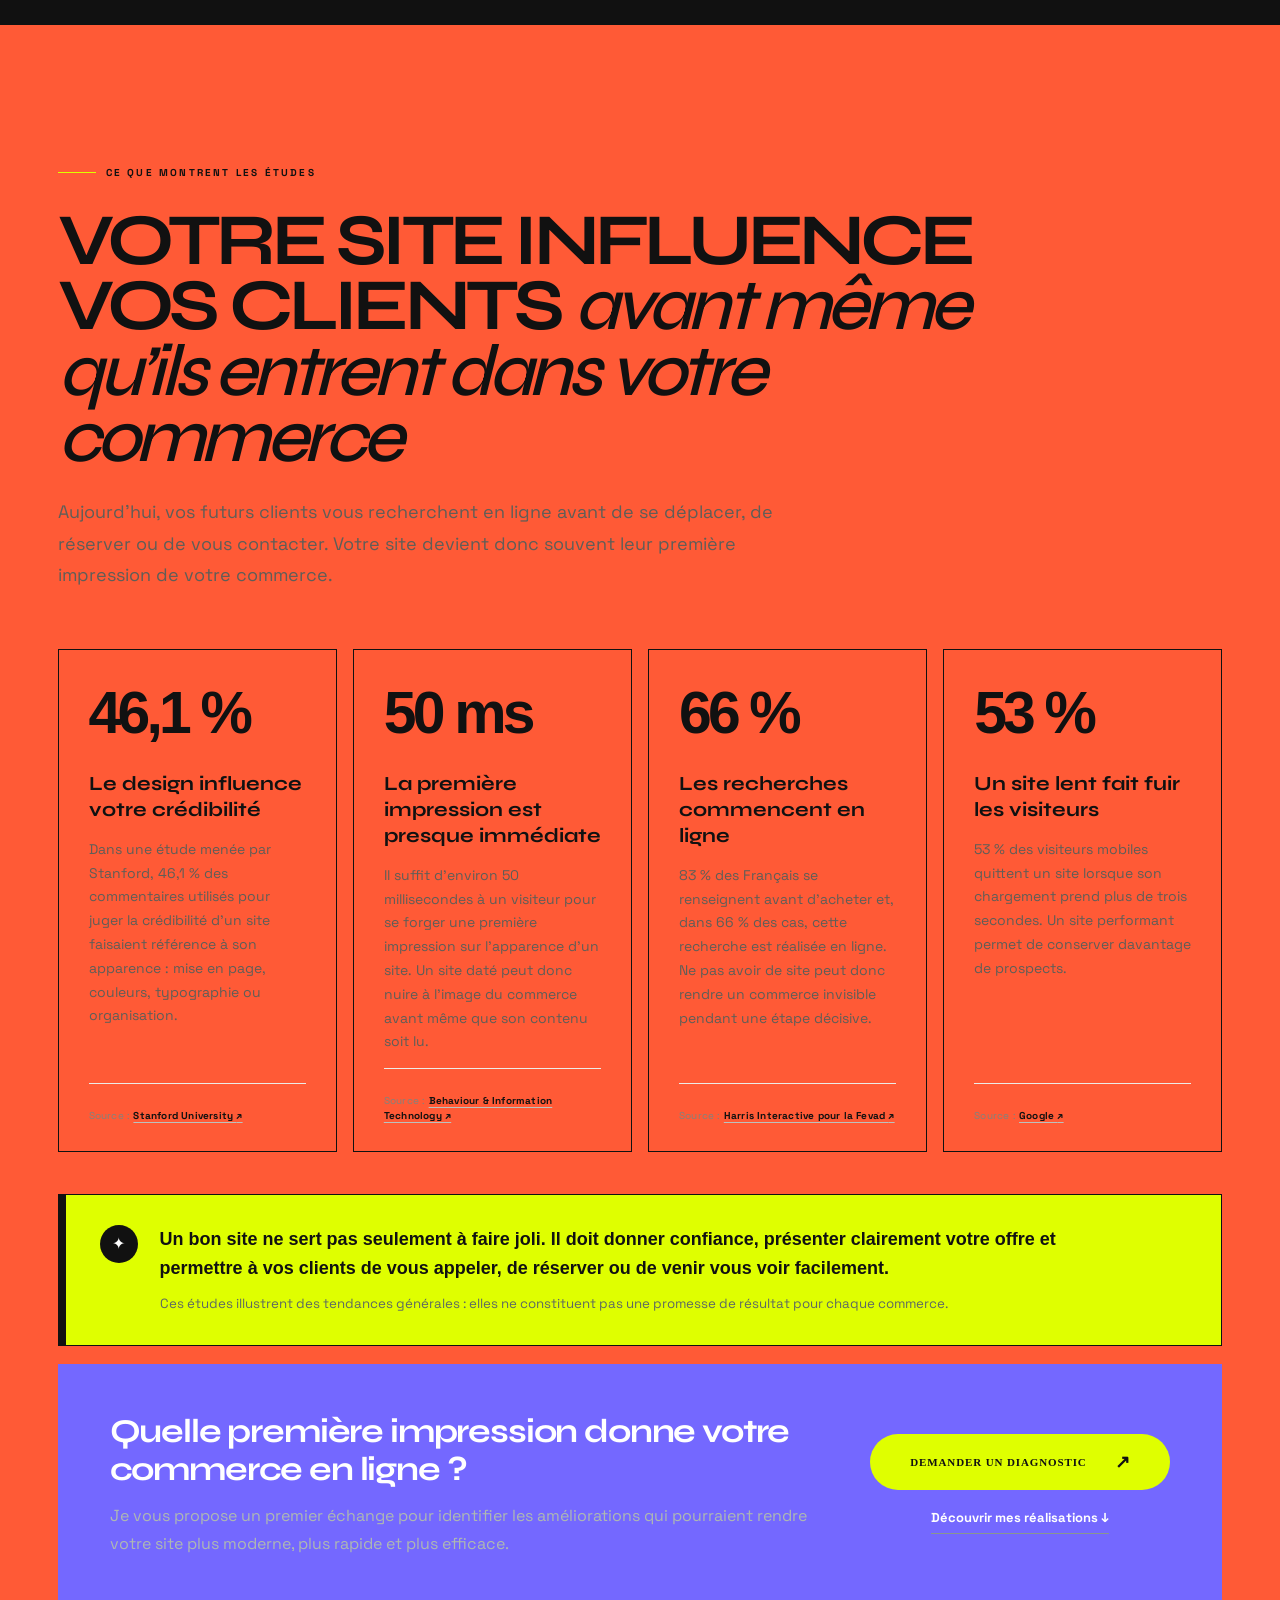
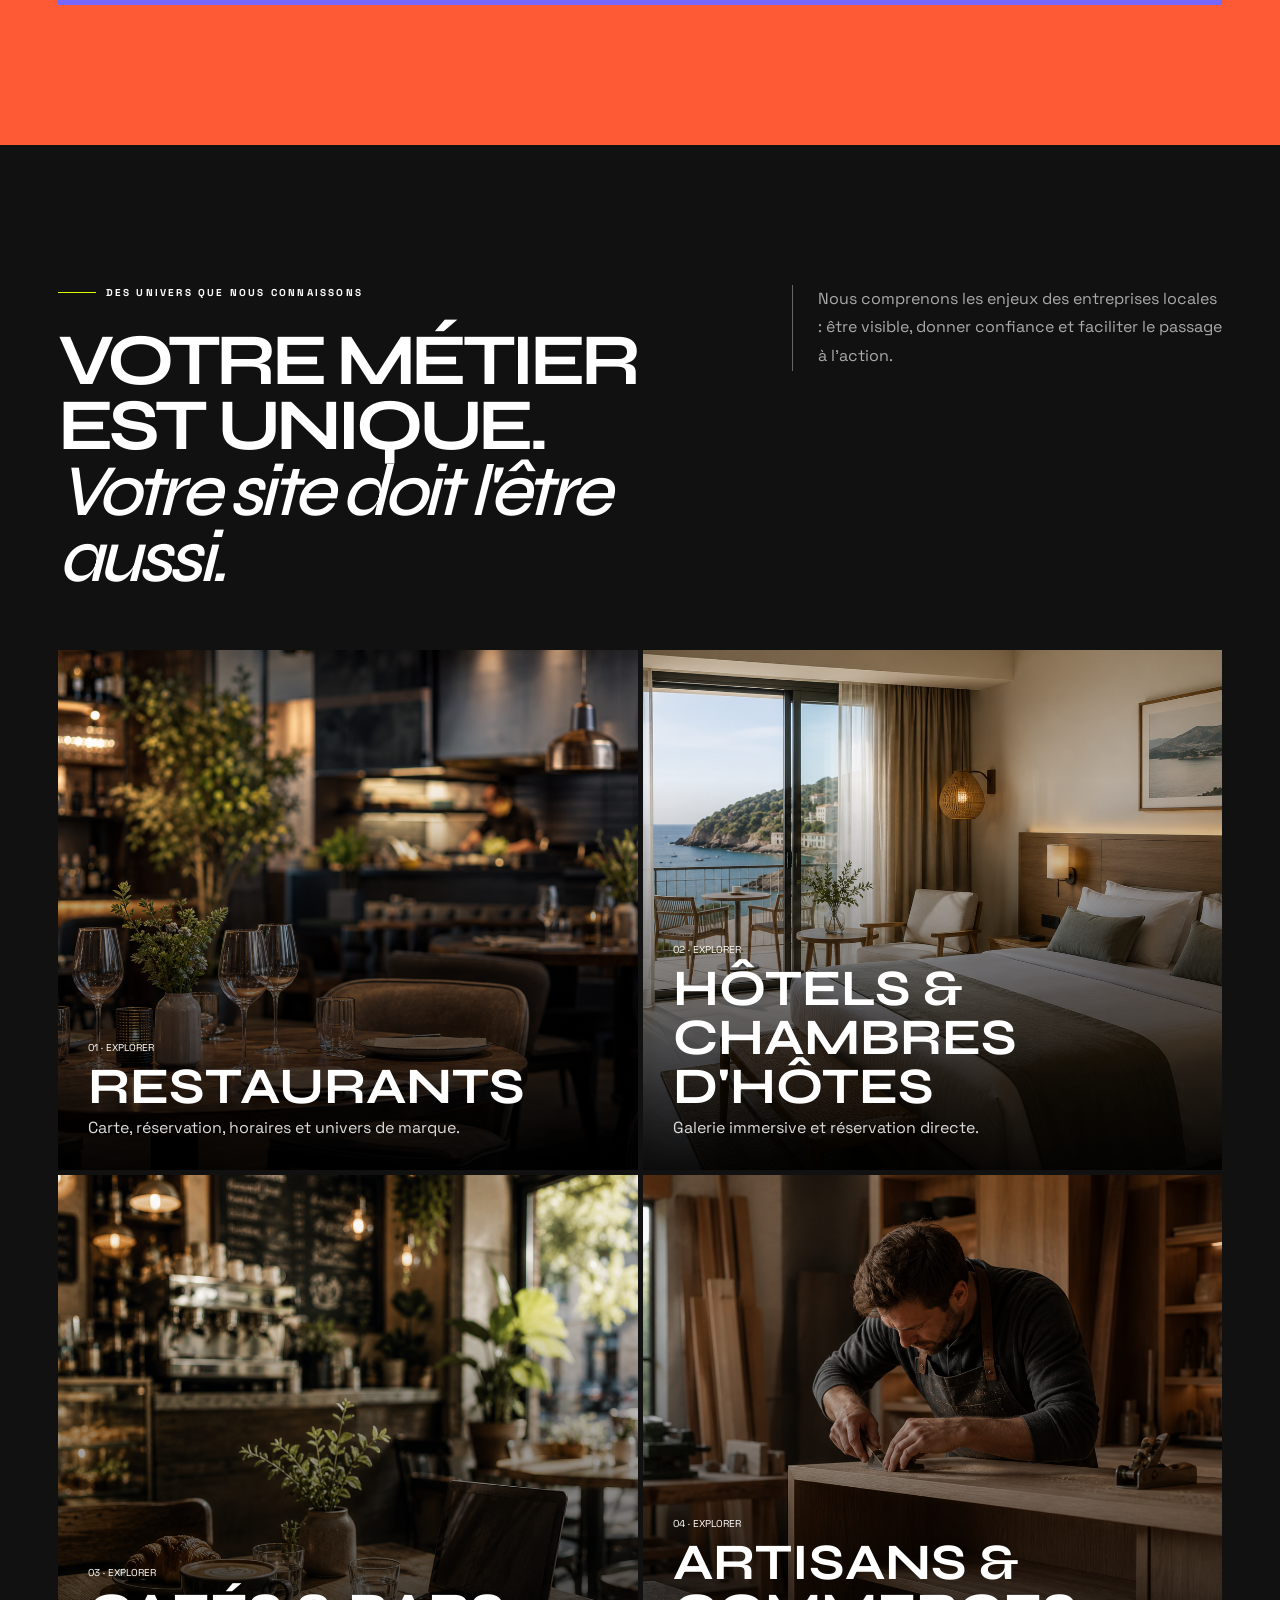
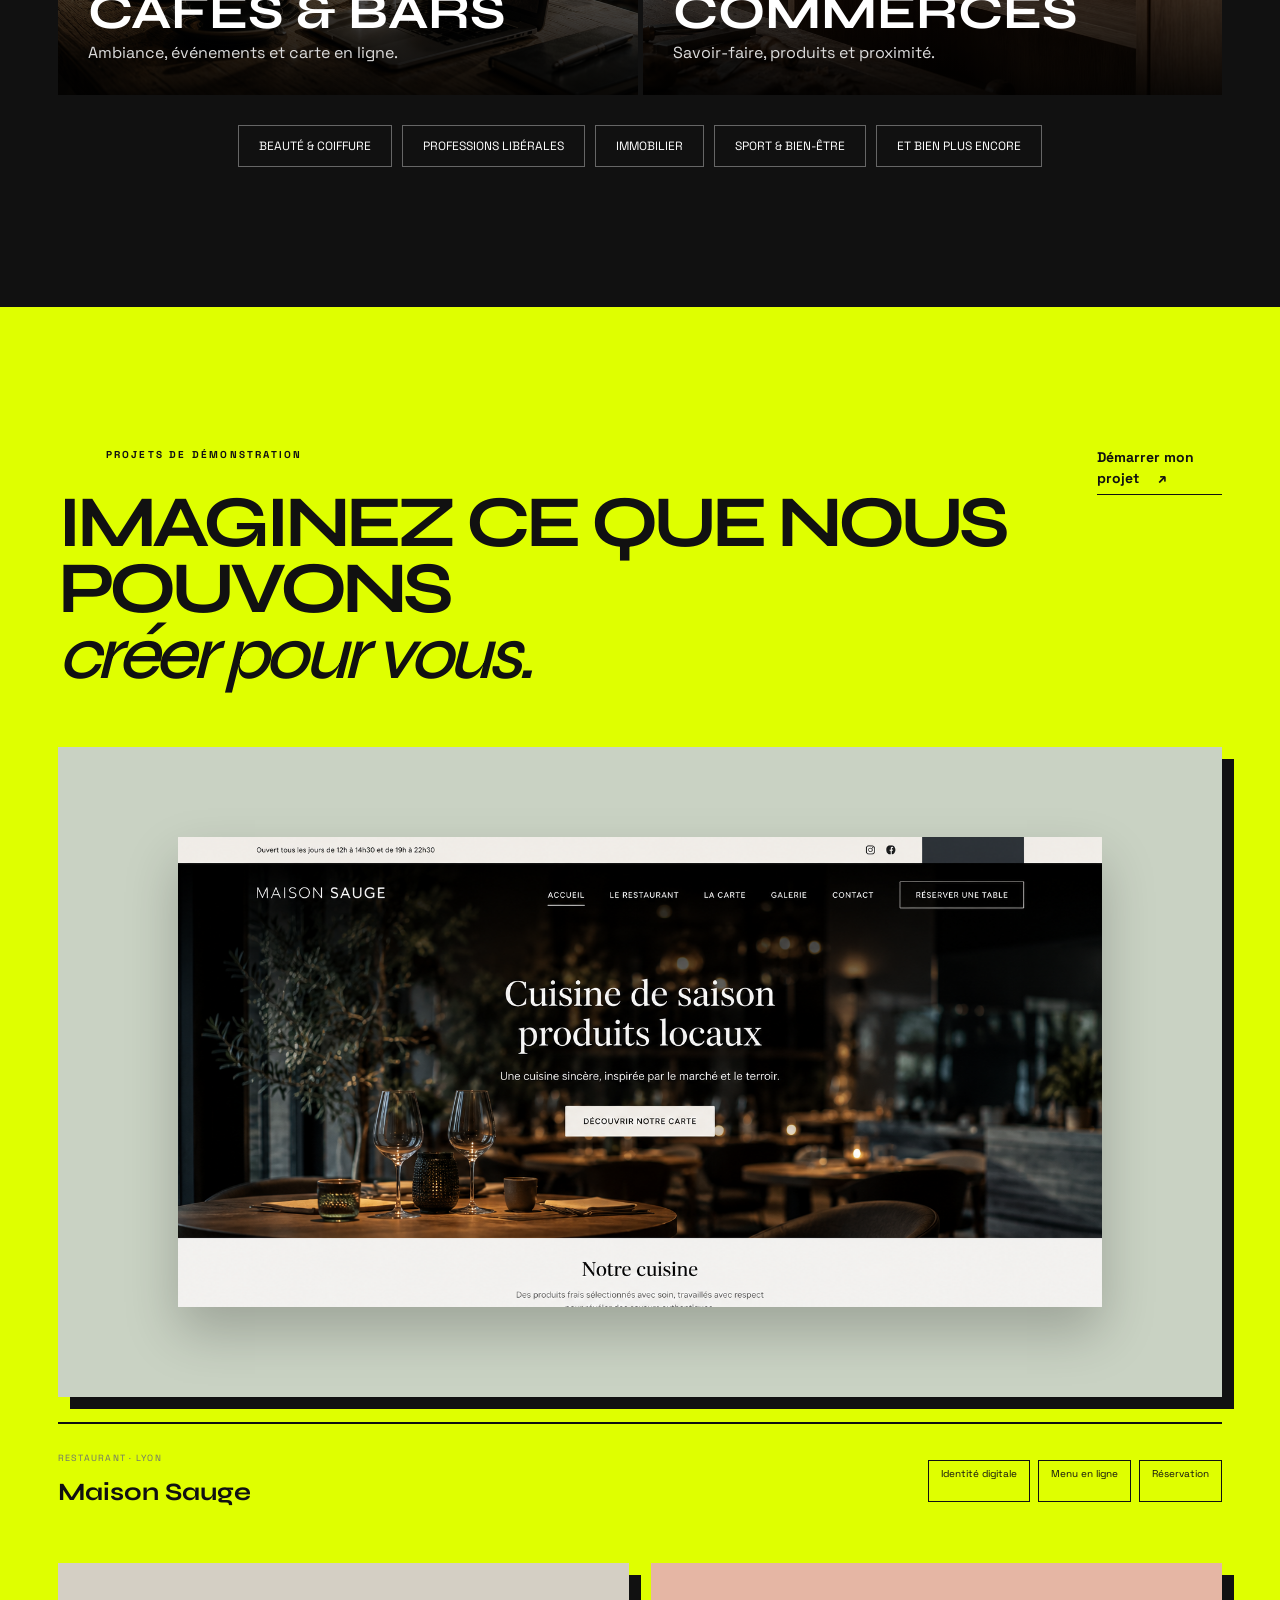
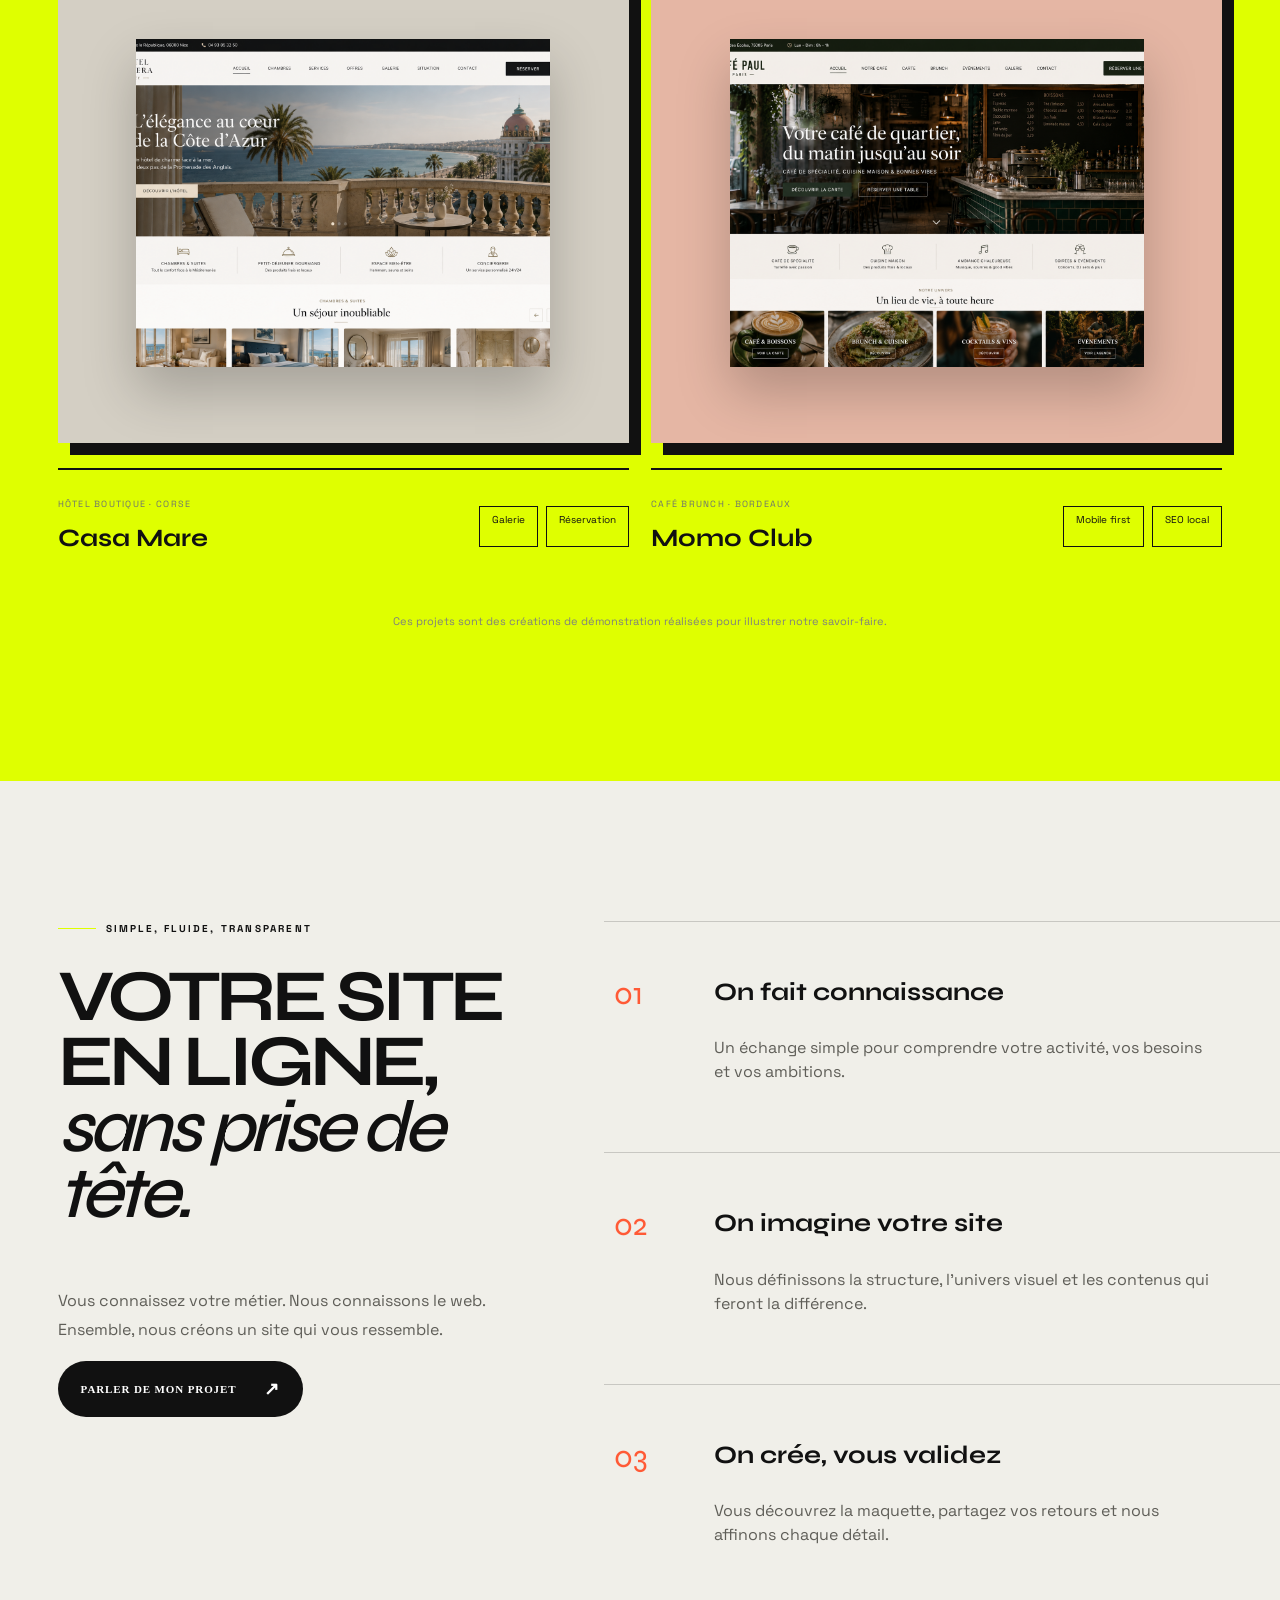
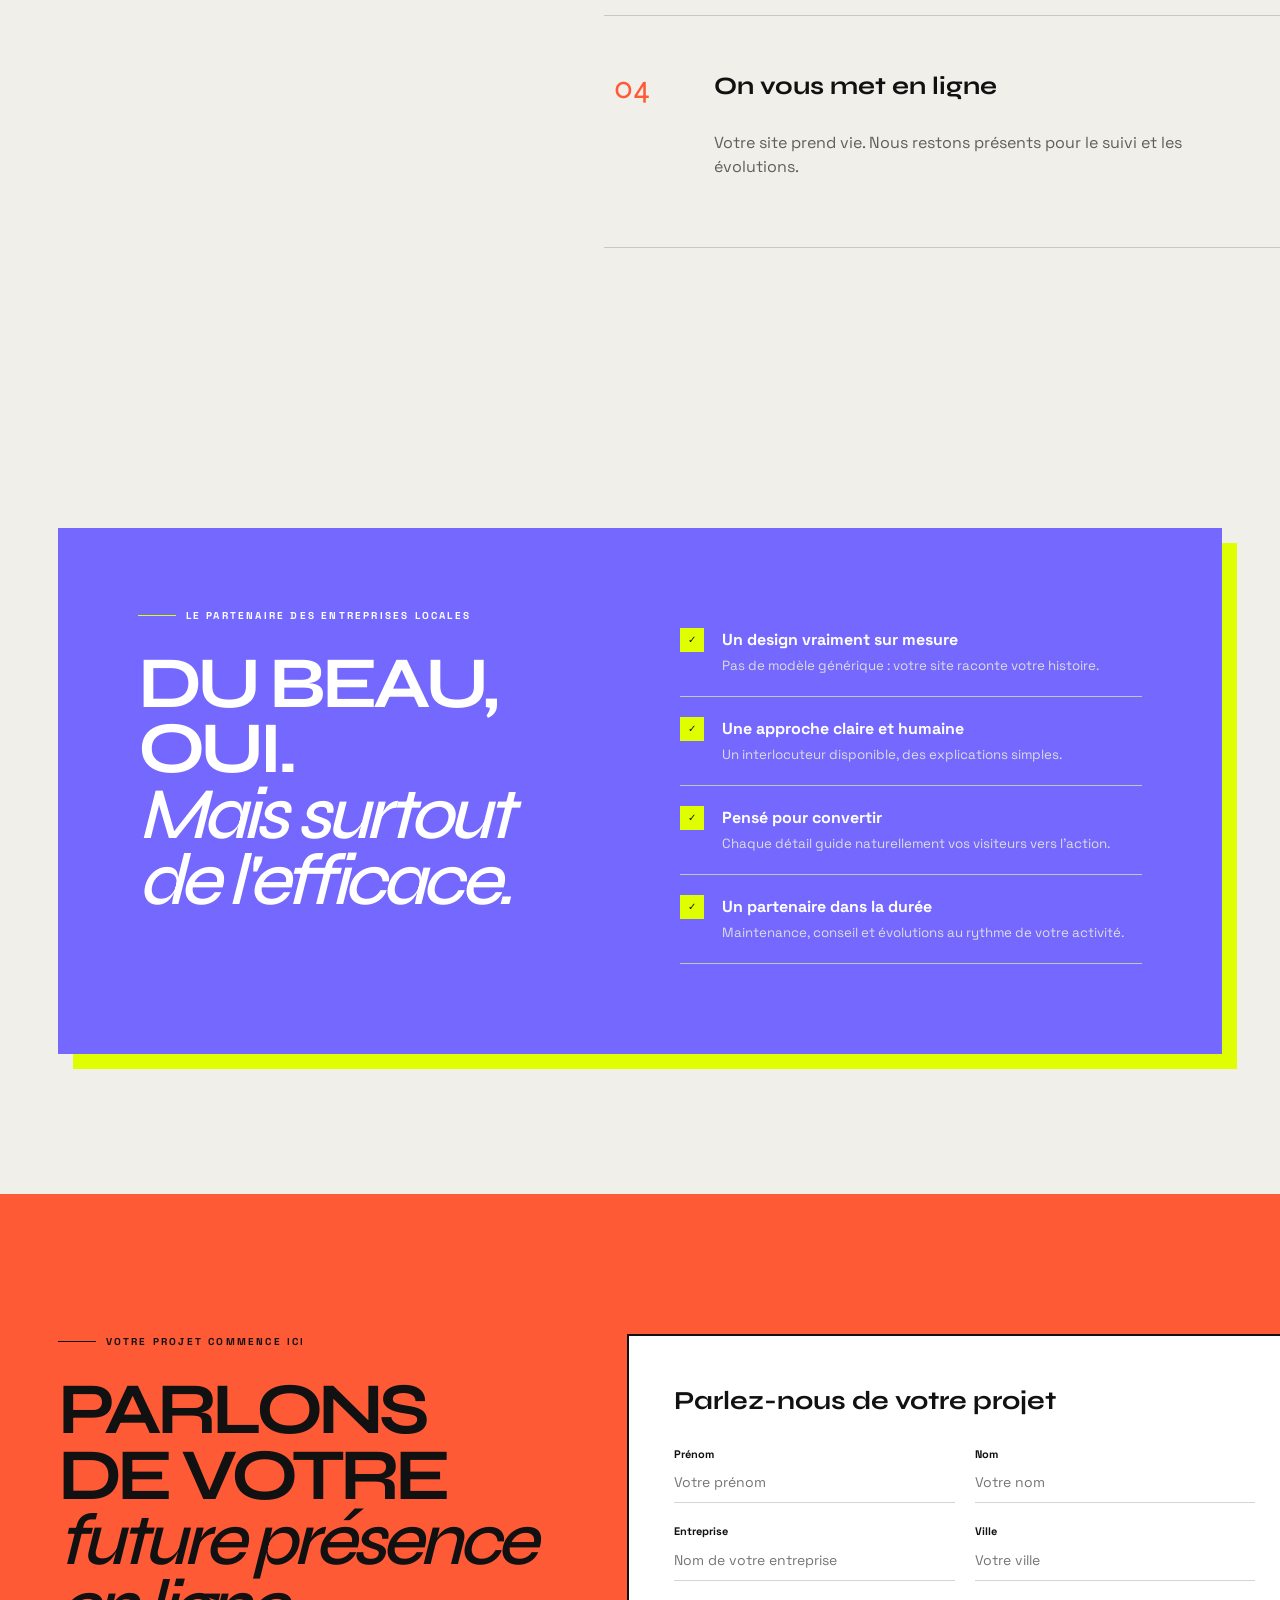
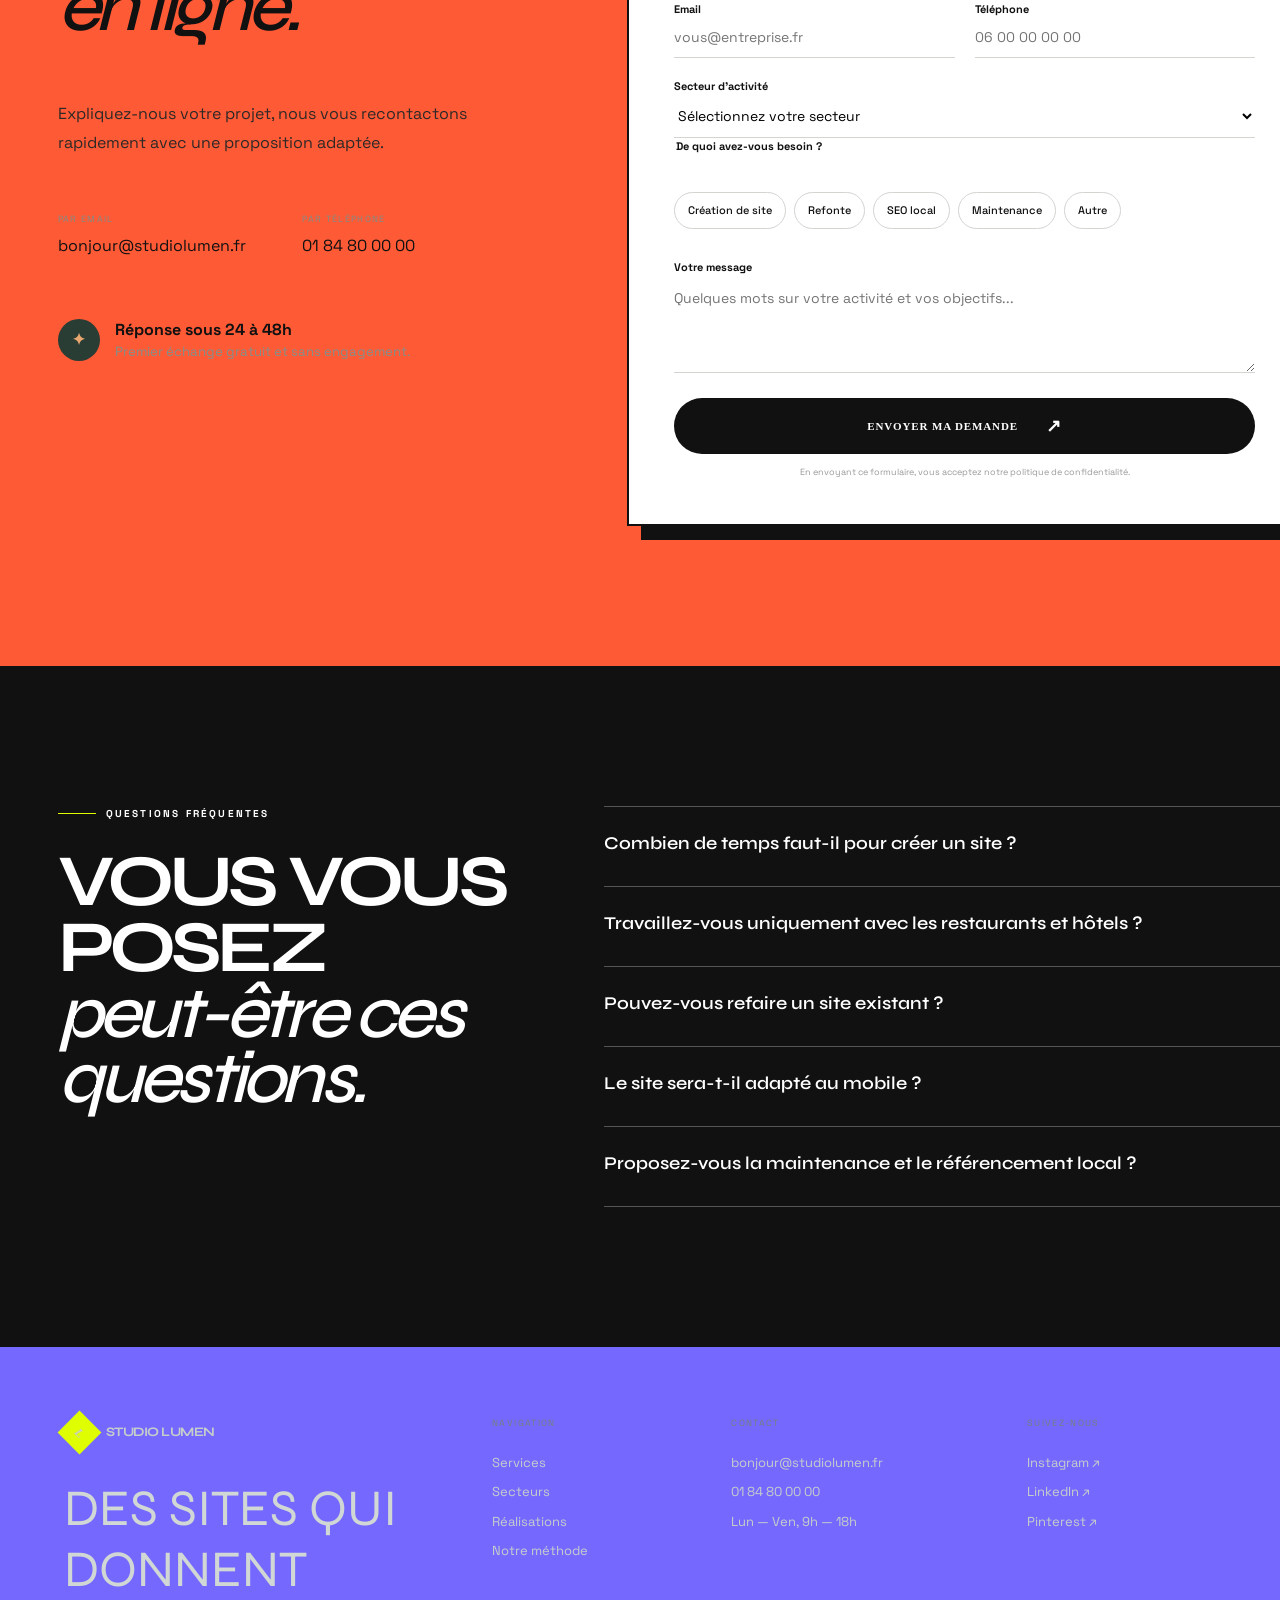
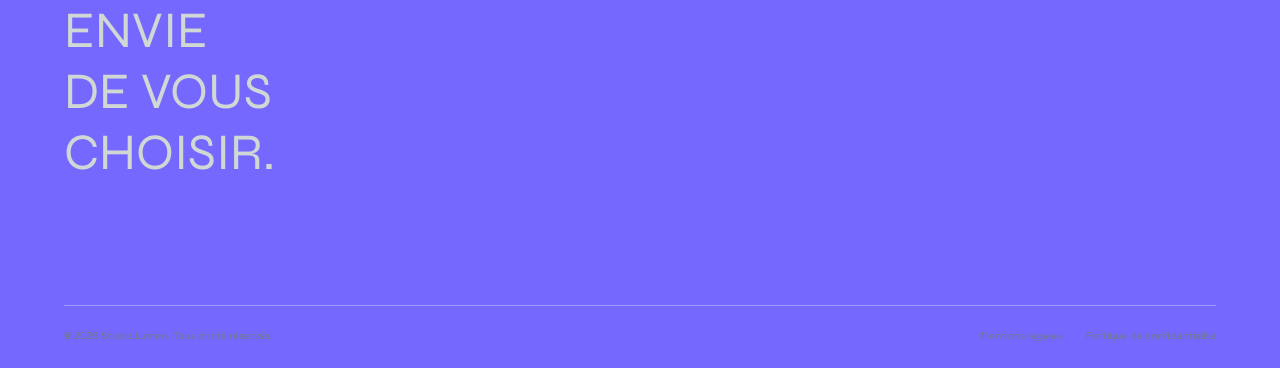
==== commit 696bfcc4: "Intègre les visuels générés dans le site" ====
--- a/index.html
+++ b/index.html
@@ -36,8 +36,7 @@
         <div class="browser main-browser">
           <div class="browser-bar"><i></i><i></i><i></i><span>maisonsauge.fr</span></div>
           <div class="mock-restaurant">
-            <div class="mock-nav"><b>Maison Sauge</b><span>Le lieu&nbsp;&nbsp; La carte&nbsp;&nbsp; Réserver</span></div>
-            <div class="mock-content"><small>CUISINE DE SAISON · LYON</small><h2>Le goût des<br>beaux moments.</h2><button>Réserver une table</button></div>
+            <img class="mock-screenshot" src="assets/images/generated/restaurant-maison-sauge-site.png" alt="Aperçu du site Maison Sauge">
           </div>
         </div>
         <div class="mini-card stat-card"><span class="stat-icon">↗</span><div><small>Demandes en ligne</small><strong>+42%</strong></div><svg viewBox="0 0 90 35"><path d="M2 31 C15 28 16 20 27 23 S39 28 47 16 S61 21 69 10 S79 11 88 2"/></svg></div>
@@ -136,10 +135,10 @@
     <section class="sectors section-pad" id="secteurs">
       <div class="section-head"><div><div class="eyebrow"><span></span> Des univers que nous connaissons</div><h2>Votre métier est unique.<br><em>Votre site doit l'être aussi.</em></h2></div><p>Nous comprenons les enjeux des entreprises locales : être visible, donner confiance et faciliter le passage à l'action.</p></div>
       <div class="sector-grid">
-        <a class="sector sector-tall reveal" href="secteurs/restaurants.html"><img src="assets/images/restaurant.svg" alt="Salle chaleureuse d’un restaurant" loading="lazy"><div><span>01 · EXPLORER</span><h3>Restaurants</h3><p>Carte, réservation, horaires et univers de marque.</p><b>Voir les inspirations ↗</b></div></a>
-        <a class="sector reveal" href="secteurs/hotels.html"><img src="assets/images/hotel.svg" alt="Piscine d’un hôtel boutique" loading="lazy"><div><span>02 · EXPLORER</span><h3>Hôtels & chambres d'hôtes</h3><p>Galerie immersive et réservation directe.</p><b>Voir les inspirations ↗</b></div></a>
-        <a class="sector reveal" href="secteurs/cafes.html"><img src="assets/images/cafe.svg" alt="Intérieur d’un café" loading="lazy"><div><span>03 · EXPLORER</span><h3>Cafés & bars</h3><p>Ambiance, événements et carte en ligne.</p><b>Voir les inspirations ↗</b></div></a>
-        <a class="sector reveal" href="secteurs/artisans.html"><img src="assets/images/artisan.svg" alt="Pains d’une boulangerie artisanale" loading="lazy"><div><span>04 · EXPLORER</span><h3>Artisans & commerces</h3><p>Savoir-faire, produits et proximité.</p><b>Voir les inspirations ↗</b></div></a>
+        <a class="sector sector-tall reveal" href="secteurs/restaurants.html"><img src="assets/images/generated/restaurant-interieur-premium.png" alt="Salle chaleureuse d’un restaurant gastronomique" loading="lazy"><div><span>01 · EXPLORER</span><h3>Restaurants</h3><p>Carte, réservation, horaires et univers de marque.</p><b>Voir les inspirations ↗</b></div></a>
+        <a class="sector reveal" href="secteurs/hotels.html"><img src="assets/images/generated/hotel-chambre-vue-mer.png" alt="Chambre élégante d’un hôtel avec vue sur la mer" loading="lazy"><div><span>02 · EXPLORER</span><h3>Hôtels & chambres d'hôtes</h3><p>Galerie immersive et réservation directe.</p><b>Voir les inspirations ↗</b></div></a>
+        <a class="sector reveal" href="secteurs/cafes.html"><img src="assets/images/generated/cafe-espace-coworking.png" alt="Intérieur chaleureux d’un café avec espace de travail" loading="lazy"><div><span>03 · EXPLORER</span><h3>Cafés & bars</h3><p>Ambiance, événements et carte en ligne.</p><b>Voir les inspirations ↗</b></div></a>
+        <a class="sector reveal" href="secteurs/artisans.html"><img src="assets/images/generated/artisan-menuisier-atelier.png" alt="Artisan menuisier travaillant dans son atelier" loading="lazy"><div><span>04 · EXPLORER</span><h3>Artisans & commerces</h3><p>Savoir-faire, produits et proximité.</p><b>Voir les inspirations ↗</b></div></a>
       </div>
       <div class="sector-tags"><span>Beauté & coiffure</span><span>Professions libérales</span><span>Immobilier</span><span>Sport & bien-être</span><span>Et bien plus encore</span></div>
     </section>
@@ -147,9 +146,9 @@
     <section class="work section-pad" id="realisations">
       <div class="section-head"><div><div class="eyebrow"><span></span> Projets de démonstration</div><h2>Imaginez ce que nous pouvons<br><em>créer pour vous.</em></h2></div><a class="text-link" href="#contact">Démarrer mon projet <span>↗</span></a></div>
       <div class="projects">
-        <article class="project project-large"><div class="project-image sage"><div class="project-site"><small>MAISON SAUGE</small><h3>Une cuisine sincère,<br>au rythme des saisons.</h3><span>Découvrir la carte</span></div></div><div class="project-info"><div><small>RESTAURANT · LYON</small><h3>Maison Sauge</h3></div><ul><li>Identité digitale</li><li>Menu en ligne</li><li>Réservation</li></ul></div></article>
-        <article class="project"><div class="project-image casa"><div class="project-site"><small>CASA MARE · CORSICA</small><h3>Le luxe<br>à l'état naturel.</h3><span>Explorer les chambres</span></div></div><div class="project-info"><div><small>HÔTEL BOUTIQUE · CORSE</small><h3>Casa Mare</h3></div><ul><li>Galerie</li><li>Réservation</li></ul></div></article>
-        <article class="project"><div class="project-image momo"><div class="project-site"><small>MOMO CLUB</small><h3>Good food.<br>Better mood.</h3><span>Voir le menu</span></div></div><div class="project-info"><div><small>CAFÉ BRUNCH · BORDEAUX</small><h3>Momo Club</h3></div><ul><li>Mobile first</li><li>SEO local</li></ul></div></article>
+        <article class="project project-large"><div class="project-image sage"><img class="project-screenshot" src="assets/images/generated/restaurant-maison-sauge-site.png" alt="Maquette du site Maison Sauge" loading="lazy"></div><div class="project-info"><div><small>RESTAURANT · LYON</small><h3>Maison Sauge</h3></div><ul><li>Identité digitale</li><li>Menu en ligne</li><li>Réservation</li></ul></div></article>
+        <article class="project"><div class="project-image casa"><img class="project-screenshot" src="assets/images/generated/hotel-riviera-nice-site.png" alt="Maquette d’un site d’hôtel sur la Côte d’Azur" loading="lazy"></div><div class="project-info"><div><small>HÔTEL BOUTIQUE · CORSE</small><h3>Casa Mare</h3></div><ul><li>Galerie</li><li>Réservation</li></ul></div></article>
+        <article class="project"><div class="project-image momo"><img class="project-screenshot" src="assets/images/generated/cafe-bar-cafe-paul-site.png" alt="Maquette d’un site de café et bar parisien" loading="lazy"></div><div class="project-info"><div><small>CAFÉ BRUNCH · BORDEAUX</small><h3>Momo Club</h3></div><ul><li>Mobile first</li><li>SEO local</li></ul></div></article>
       </div>
       <p class="disclaimer">Ces projets sont des créations de démonstration réalisées pour illustrer notre savoir-faire.</p>
     </section>
--- a/styles.css
+++ b/styles.css
@@ -30,3 +30,11 @@
 @media(max-width:1000px){.hero{grid-template-columns:1fr;padding-top:150px}.nav-wrap{color:white}.menu-toggle span{background:white}.nav-links.open{background:#111}.cursor{display:none}}
 @media(max-width:700px){h1{font-size:clamp(3.65rem,18vw,5.7rem)}h2{font-size:clamp(2.8rem,13vw,4.5rem)}.section-pad{padding:95px 20px}.hero{padding:120px 20px 0}.hero-visual{min-height:470px}.hero-bottom{background:var(--sage)}.creative-band h2{font-size:clamp(3.4rem,17vw,5.4rem)}.benefit-grid{gap:8px}.service-list article{grid-template-columns:30px 46px 1fr 38px}.sector{min-height:440px}.project-image,.project-large .project-image{box-shadow:7px 7px 0 #111}.why-card{box-shadow:8px 8px 0 var(--sage)}.quote-form{box-shadow:8px 8px 0 #111}.contact{gap:55px}.footer-top>div:first-child p{font-size:2rem}}
 @media(prefers-reduced-motion:reduce){.cursor{display:none}.glow{animation:none}.reveal{transform:none}}
+
+
+/* Photographies et maquettes générées */
+.mock-restaurant{padding:0;background:#111}
+.mock-screenshot{display:block;width:100%;height:100%;object-fit:cover;object-position:top}
+.mobile-img{background-image:url('assets/images/generated/hotel-chambre-vue-mer.png')}
+.project-screenshot{display:block;width:86%;height:84%;object-fit:cover;object-position:top;box-shadow:0 25px 50px rgba(0,0,0,.22)}
+@media(max-width:700px){.project-screenshot{width:100%;height:85%}}
